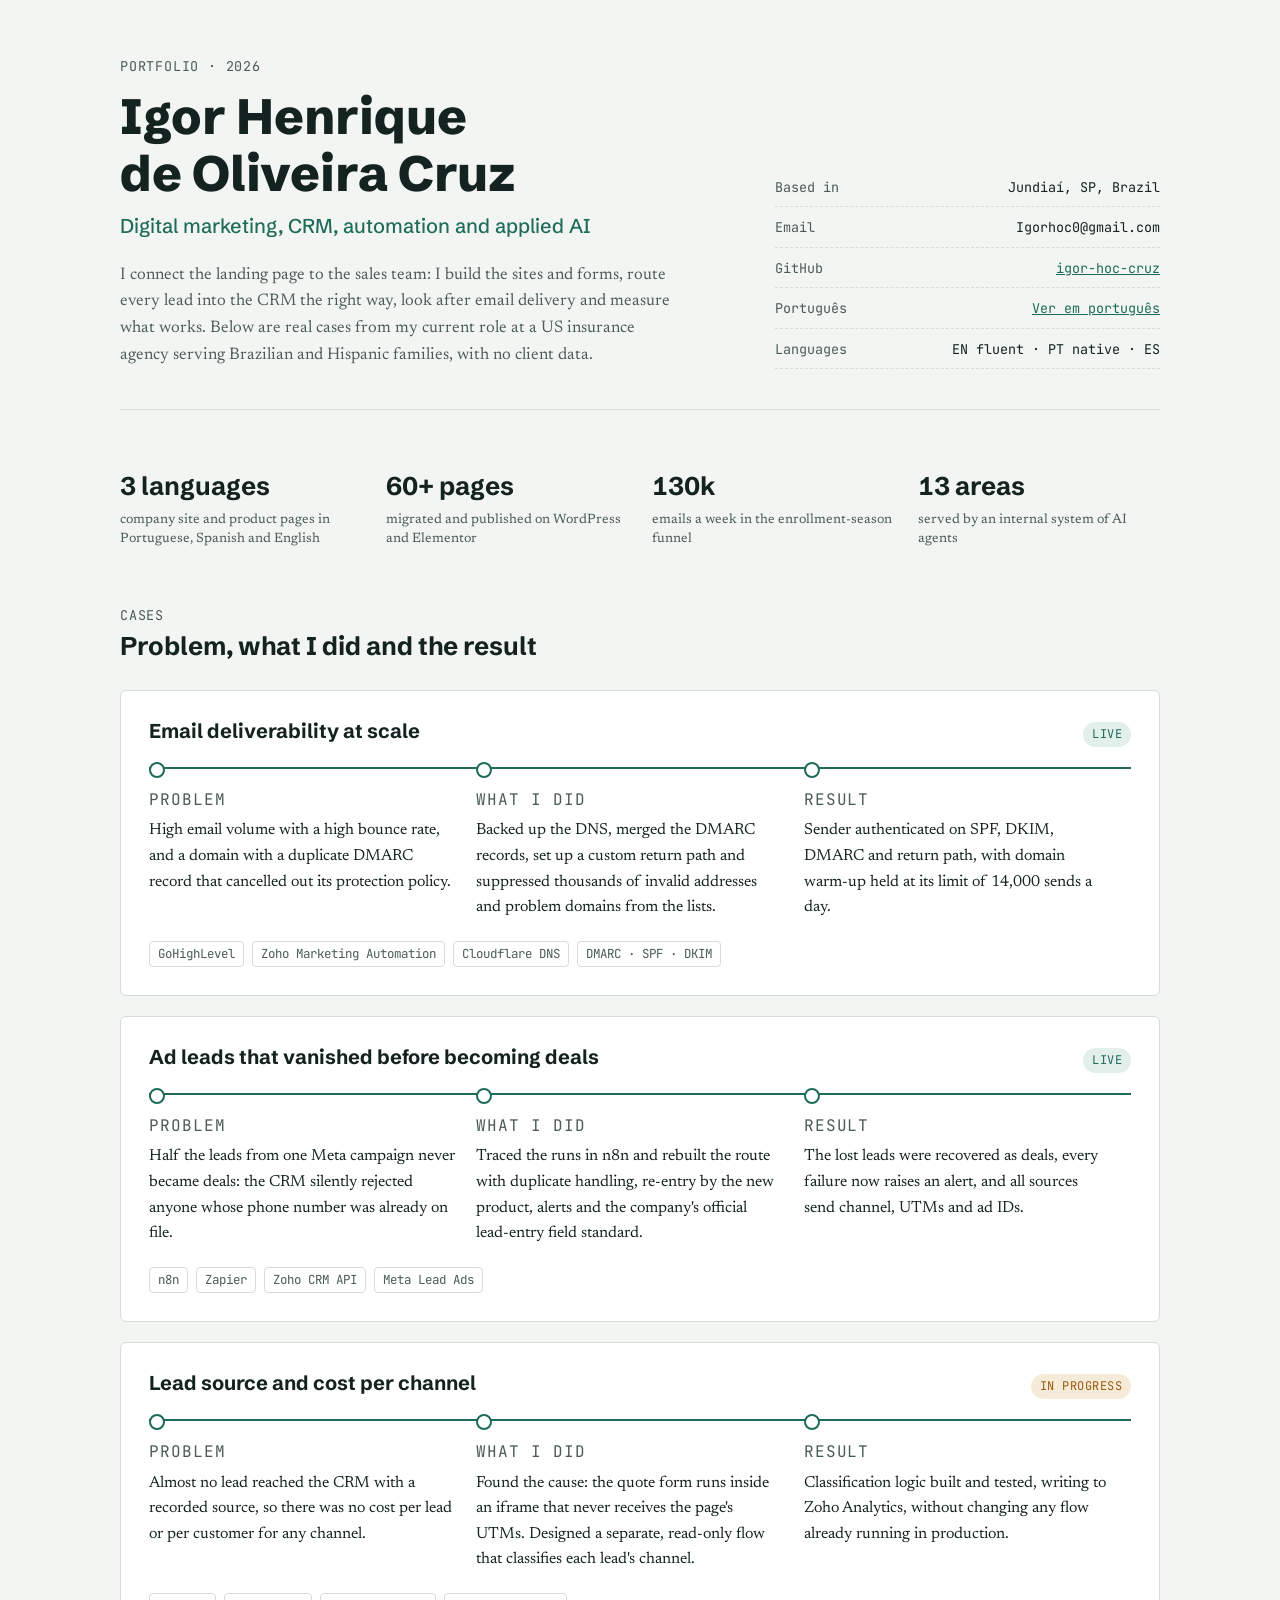
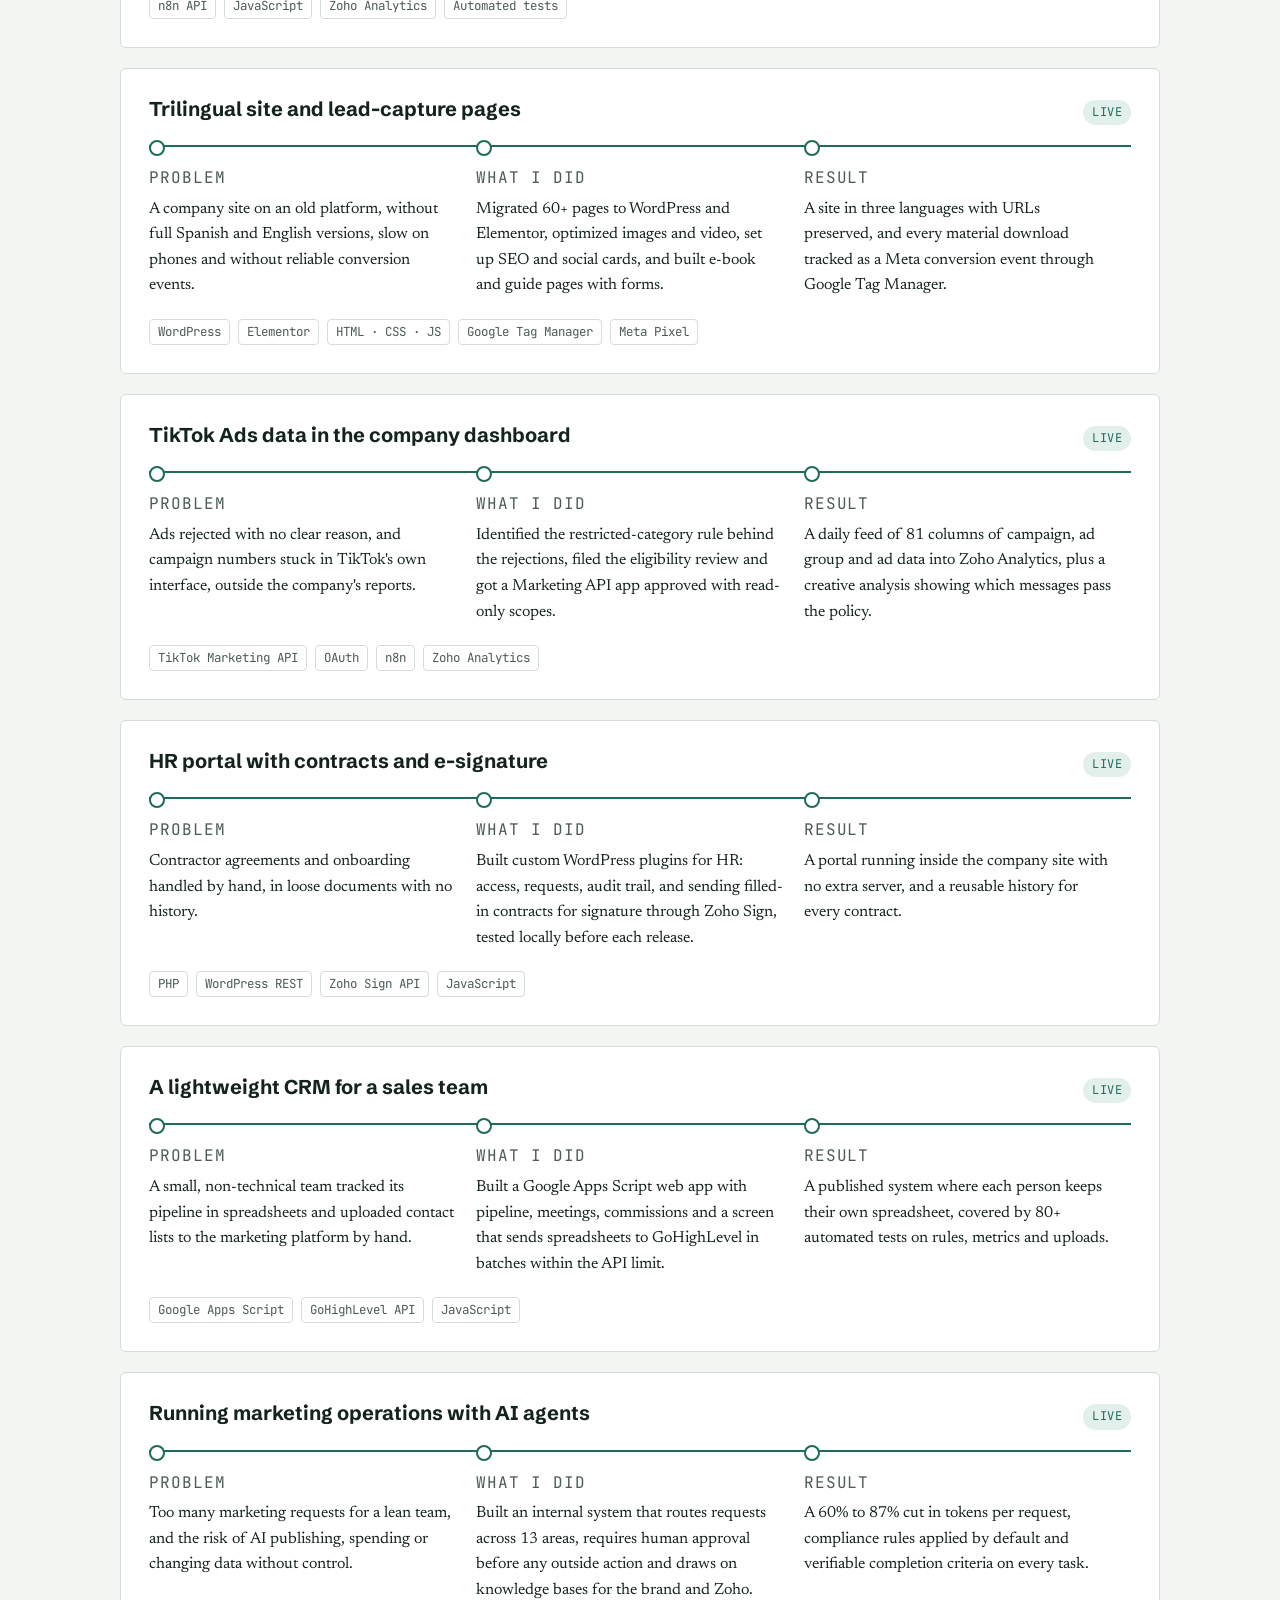
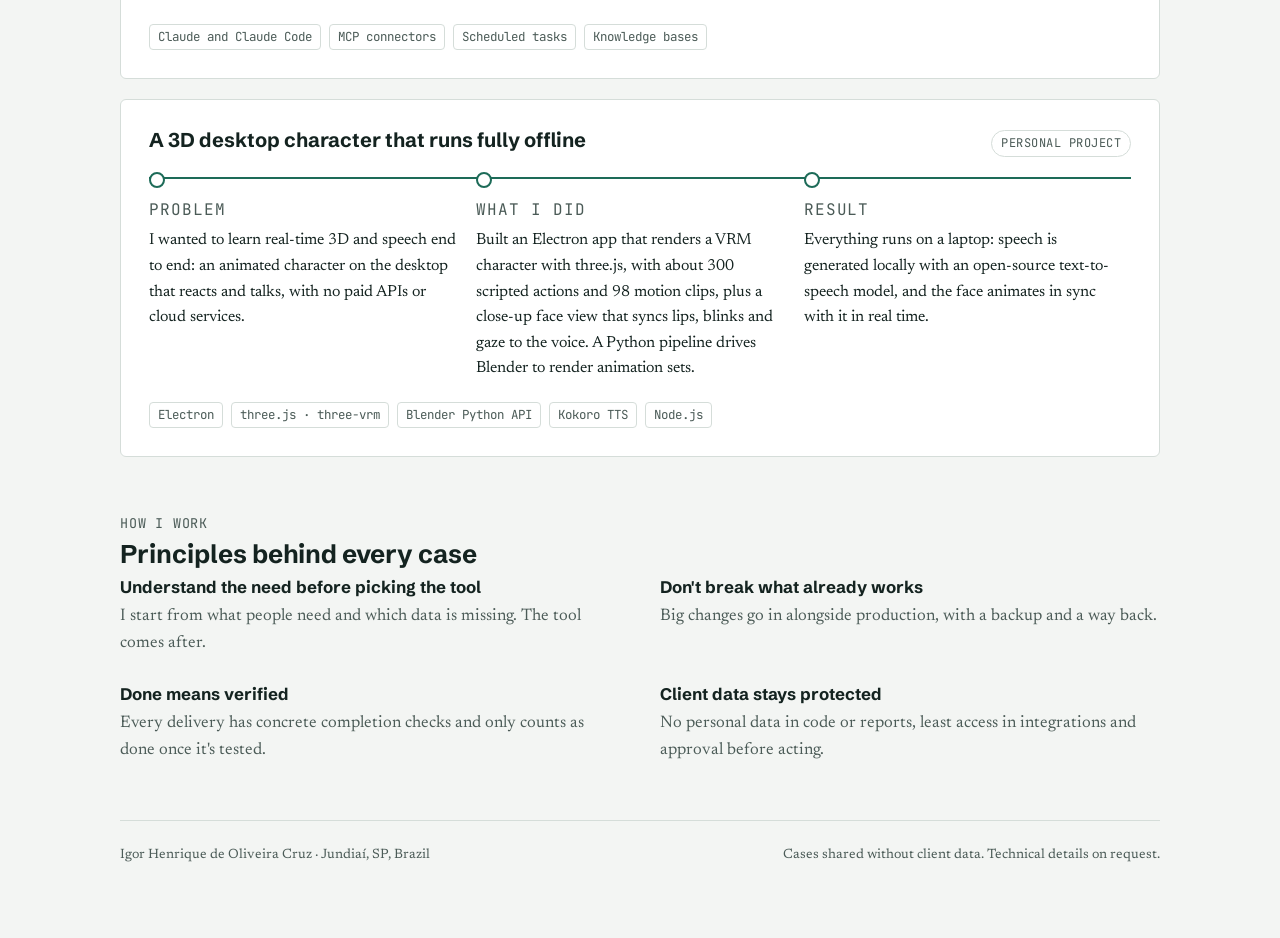
==== index.html @ 6899ded6 "Portfolio Co-Authored-By: Claude Opus 5.5 <noreply@anthropic.com>" ====
<!doctype html>
<html lang="en">
<head>
<meta charset="utf-8">
<meta name="viewport" content="width=device-width, initial-scale=1, viewport-fit=cover">
<title>Igor Cruz · Portfolio</title>
<meta name="description" content="Portfolio of Igor Henrique de Oliveira Cruz: CRM, automation, websites and applied AI for marketing.">
<link rel="canonical" href="https://igor-hoc-cruz.github.io/">
<link rel="alternate" hreflang="en" href="https://igor-hoc-cruz.github.io/">
<link rel="alternate" hreflang="pt-BR" href="https://igor-hoc-cruz.github.io/pt/">
<meta property="og:type" content="website">
<meta property="og:title" content="Igor Cruz · Portfolio">
<meta property="og:description" content="Portfolio of Igor Henrique de Oliveira Cruz: CRM, automation, websites and applied AI for marketing.">
<meta property="og:url" content="https://igor-hoc-cruz.github.io/">
<link rel="preconnect" href="https://fonts.googleapis.com">
<link rel="preconnect" href="https://fonts.gstatic.com" crossorigin>
<link rel="stylesheet" href="https://fonts.googleapis.com/css2?family=Schibsted+Grotesk:wght@500;700;800&family=Newsreader:opsz,wght@6..72,400;6..72,500&family=JetBrains+Mono:wght@400;500&display=swap">

<style>
  /*
    Portfólio — Igor Henrique de Oliveira Cruz.
    Conceito: cada caso é lido como um fluxo de automação (problema → o que fiz → resultado),
    numa página editorial sóbria, com tipografia de interface e texto em serifa para leitura.
  */
  :root {
    --paper: #f3f5f3;
    --surface: #ffffff;
    --ink: #142320;
    --ink-soft: #4b5b57;
    --rule: #d5ddd9;
    --accent: #1d6b58;
    --accent-soft: #e2efea;
    --progress: #9a5b0c;
    --progress-soft: #f6ead8;

    --font-display: "Schibsted Grotesk", "Segoe UI", system-ui, sans-serif;
    --font-body: "Newsreader", Georgia, "Times New Roman", serif;
    --font-mono: "JetBrains Mono", Consolas, "Courier New", monospace;

    --step--1: 0.84rem;
    --step-0: 1.05rem;
    --step-1: 1.25rem;
    --step-2: 1.6rem;
    --step-3: clamp(2rem, 1.4rem + 2.6vw, 3.1rem);
  }

  @media (prefers-color-scheme: dark) {
    :root:not([data-theme="light"]) {
      --paper: #0f1716;
      --surface: #16201e;
      --ink: #e4ece9;
      --ink-soft: #a3b3ae;
      --rule: #2a3734;
      --accent: #5cc3a5;
      --accent-soft: #1b3330;
      --progress: #e3a75a;
      --progress-soft: #33281a;
      color-scheme: dark;
    }
  }

  :root[data-theme="dark"] {
    --paper: #0f1716;
    --surface: #16201e;
    --ink: #e4ece9;
    --ink-soft: #a3b3ae;
    --rule: #2a3734;
    --accent: #5cc3a5;
    --accent-soft: #1b3330;
    --progress: #e3a75a;
    --progress-soft: #33281a;
    color-scheme: dark;
  }

  /* ===== Base ===== */

  body {
    background: var(--paper);
    color: var(--ink);
    font-family: var(--font-body);
    font-size: var(--step-0);
    line-height: 1.6;
  }

  .page {
    max-width: 1040px;
    margin: 0 auto;
    padding-left: max(16px, env(safe-area-inset-left, 0px));
    padding-right: max(16px, env(safe-area-inset-right, 0px));
    padding-block: 48px 64px;
    display: grid;
    gap: 56px;
  }

  h1, h2, h3 {
    font-family: var(--font-display);
    text-wrap: balance;
    margin: 0;
    line-height: 1.15;
  }

  p {
    margin: 0;
  }

  a {
    color: var(--accent);
  }

  a:focus-visible,
  button:focus-visible {
    outline: 2px solid var(--accent);
    outline-offset: 3px;
  }

  .eyebrow {
    font-family: var(--font-mono);
    font-size: var(--step--1);
    letter-spacing: 0.06em;
    text-transform: uppercase;
    color: var(--ink-soft);
  }

  /* ===== Cabeçalho ===== */

  .intro {
    display: grid;
    grid-template-columns: minmax(0, 1.6fr) minmax(0, 1fr);
    gap: 40px;
    align-items: end;
    border-bottom: 1px solid var(--rule);
    padding-bottom: 40px;
  }

  .intro h1 {
    font-size: var(--step-3);
    font-weight: 800;
    margin-top: 10px;
  }

  .intro .role {
    font-family: var(--font-display);
    font-weight: 500;
    font-size: var(--step-1);
    color: var(--accent);
    margin-top: 8px;
  }

  .intro .thesis {
    margin-top: 20px;
    max-width: 62ch;
    color: var(--ink-soft);
  }

  .contact {
    display: grid;
    gap: 10px;
    font-family: var(--font-mono);
    font-size: var(--step--1);
  }

  .contact-row {
    display: flex;
    justify-content: space-between;
    gap: 12px;
    border-bottom: 1px dashed var(--rule);
    padding-bottom: 8px;
  }

  .contact-row span:first-child {
    color: var(--ink-soft);
  }

  .contact-row span:last-child {
    user-select: all;
    text-align: right;
    min-width: 0;
    overflow-wrap: anywhere;
  }

  /* ===== Faixa de escala ===== */

  .scale {
    display: grid;
    grid-template-columns: repeat(4, minmax(0, 1fr));
    gap: 24px;
  }

  .scale div {
    display: grid;
    gap: 4px;
  }

  .scale strong {
    font-family: var(--font-display);
    font-size: var(--step-2);
    font-weight: 700;
    font-variant-numeric: tabular-nums;
  }

  .scale span {
    color: var(--ink-soft);
    font-size: var(--step--1);
    line-height: 1.4;
  }

  /* ===== Casos ===== */

  .cases {
    display: grid;
    gap: 20px;
  }

  .section-head {
    display: grid;
    gap: 6px;
    margin-bottom: 8px;
  }

  .section-head h2 {
    font-size: var(--step-2);
    font-weight: 700;
  }

  .case {
    background: var(--surface);
    border: 1px solid var(--rule);
    border-radius: 6px;
    padding: 28px;
    display: grid;
    gap: 20px;
  }

  .case-head {
    display: flex;
    flex-wrap: wrap;
    align-items: baseline;
    justify-content: space-between;
    gap: 8px 16px;
  }

  .case-head h3 {
    font-size: var(--step-1);
    font-weight: 700;
    min-width: 0;
  }

  .status {
    font-family: var(--font-mono);
    font-size: 0.75rem;
    letter-spacing: 0.04em;
    text-transform: uppercase;
    padding: 3px 9px;
    border-radius: 999px;
    background: var(--accent-soft);
    color: var(--accent);
    white-space: nowrap;
  }

  .status.in-progress {
    background: var(--progress-soft);
    color: var(--progress);
  }

  /* O trilho imita a ligação entre nós de um fluxo: três etapas lidas da esquerda para a direita. */
  .flow {
    display: grid;
    grid-template-columns: repeat(3, minmax(0, 1fr));
    gap: 0;
    border-top: 2px solid var(--accent);
  }

  .flow > div {
    position: relative;
    padding: 18px 20px 0 0;
    display: grid;
    align-content: start;
    gap: 6px;
    min-width: 0;
  }

  .flow > div::before {
    content: "";
    position: absolute;
    top: -7px;
    left: 0;
    width: 12px;
    height: 12px;
    border-radius: 50%;
    background: var(--surface);
    border: 2px solid var(--accent);
  }

  .flow .eyebrow {
    padding-left: 0;
  }

  .flow p {
    font-size: 1rem;
  }

  .tools {
    display: flex;
    flex-wrap: wrap;
    gap: 8px;
  }

  .tools li {
    list-style: none;
    font-family: var(--font-mono);
    font-size: 0.78rem;
    color: var(--ink-soft);
    border: 1px solid var(--rule);
    border-radius: 4px;
    padding: 2px 8px;
  }

  .tools {
    margin: 0;
    padding: 0;
  }

  /* ===== Como trabalho ===== */

  .principles {
    display: grid;
    grid-template-columns: repeat(2, minmax(0, 1fr));
    gap: 28px 40px;
  }

  .principles h3 {
    font-size: var(--step-0);
    font-weight: 700;
    margin-bottom: 6px;
  }

  .principles p {
    color: var(--ink-soft);
  }

  /* ===== Rodapé ===== */

  footer {
    border-top: 1px solid var(--rule);
    padding-top: 24px;
    display: flex;
    flex-wrap: wrap;
    justify-content: space-between;
    gap: 12px;
    color: var(--ink-soft);
    font-size: var(--step--1);
  }

  /* ===== Telas estreitas ===== */

  @media (max-width: 760px) {
    .page {
      padding-block: 32px 48px;
      gap: 40px;
    }

    .intro {
      grid-template-columns: minmax(0, 1fr);
      gap: 28px;
    }

    .scale {
      grid-template-columns: repeat(2, minmax(0, 1fr));
    }

    .case {
      padding: 20px;
    }

    /* No celular o trilho fica vertical, com a linha à esquerda. */
    .flow {
      grid-template-columns: minmax(0, 1fr);
      border-top: 0;
      border-left: 2px solid var(--accent);
      gap: 18px;
      margin-left: 6px;
    }

    .flow > div {
      padding: 0 0 0 20px;
    }

    .flow > div::before {
      top: 4px;
      left: -7px;
    }

    .principles {
      grid-template-columns: minmax(0, 1fr);
    }
  }

  .status.personal {
    background: transparent;
    color: var(--ink-soft);
    border: 1px solid var(--rule);
  }

  .contact-row a {
    color: var(--accent);
  }
</style>
</head>
<body>
<main class="page">

  <!-- ===== Introduction ===== -->
  <header class="intro">
    <div>
      <p class="eyebrow">Portfolio · 2026</p>
      <h1>Igor Henrique de Oliveira Cruz</h1>
      <p class="role">Digital marketing, CRM, automation and applied AI</p>
      <p class="thesis">
        I connect the landing page to the sales team: I build the sites and forms,
        route every lead into the CRM the right way, look after email delivery and
        measure what works. Below are real cases from my current role at a US
        insurance agency serving Brazilian and Hispanic families, with no client data.
      </p>
    </div>

    <div class="contact" aria-label="Contact">
      <div class="contact-row"><span>Based in</span><span>Jundiaí, SP, Brazil</span></div>
      <div class="contact-row"><span>Email</span><span>Igorhoc0@gmail.com</span></div>
      <div class="contact-row"><span>GitHub</span><span><a href="https://github.com/igor-hoc-cruz">igor-hoc-cruz</a></span></div>
      <div class="contact-row"><span>Português</span><span><a href="pt/" hreflang="pt-BR" lang="pt-BR">Ver em português</a></span></div>
      <div class="contact-row"><span>Languages</span><span>EN fluent · PT native · ES</span></div>
    </div>
  </header>

  <!-- ===== Scale of the work ===== -->
  <section class="scale" aria-label="Scale of the work">
    <div><strong>3 languages</strong><span>company site and product pages in Portuguese, Spanish and English</span></div>
    <div><strong>60+ pages</strong><span>migrated and published on WordPress and Elementor</span></div>
    <div><strong>130k</strong><span>emails a week in the enrollment-season funnel</span></div>
    <div><strong>13 areas</strong><span>served by an internal system of AI agents</span></div>
  </section>

  <!-- ===== Cases ===== -->
  <section class="cases" aria-labelledby="cases-title">
    <div class="section-head">
      <p class="eyebrow">Cases</p>
      <h2 id="cases-title">Problem, what I did and the result</h2>
    </div>

    <article class="case">
      <div class="case-head">
        <h3>Email deliverability at scale</h3>
        <span class="status">Live</span>
      </div>
      <div class="flow">
        <div>
          <p class="eyebrow">Problem</p>
          <p>High email volume with a high bounce rate, and a domain with a duplicate DMARC record that cancelled out its protection policy.</p>
        </div>
        <div>
          <p class="eyebrow">What I did</p>
          <p>Backed up the DNS, merged the DMARC records, set up a custom return path and suppressed thousands of invalid addresses and problem domains from the lists.</p>
        </div>
        <div>
          <p class="eyebrow">Result</p>
          <p>Sender authenticated on SPF, DKIM, DMARC and return path, with domain warm-up held at its limit of 14,000 sends a day.</p>
        </div>
      </div>
      <ul class="tools">
        <li>GoHighLevel</li><li>Zoho Marketing Automation</li><li>Cloudflare DNS</li><li>DMARC · SPF · DKIM</li>
      </ul>
    </article>

    <article class="case">
      <div class="case-head">
        <h3>Ad leads that vanished before becoming deals</h3>
        <span class="status">Live</span>
      </div>
      <div class="flow">
        <div>
          <p class="eyebrow">Problem</p>
          <p>Half the leads from one Meta campaign never became deals: the CRM silently rejected anyone whose phone number was already on file.</p>
        </div>
        <div>
          <p class="eyebrow">What I did</p>
          <p>Traced the runs in n8n and rebuilt the route with duplicate handling, re-entry by the new product, alerts and the company's official lead-entry field standard.</p>
        </div>
        <div>
          <p class="eyebrow">Result</p>
          <p>The lost leads were recovered as deals, every failure now raises an alert, and all sources send channel, UTMs and ad IDs.</p>
        </div>
      </div>
      <ul class="tools">
        <li>n8n</li><li>Zapier</li><li>Zoho CRM API</li><li>Meta Lead Ads</li>
      </ul>
    </article>

    <article class="case">
      <div class="case-head">
        <h3>Lead source and cost per channel</h3>
        <span class="status in-progress">In progress</span>
      </div>
      <div class="flow">
        <div>
          <p class="eyebrow">Problem</p>
          <p>Almost no lead reached the CRM with a recorded source, so there was no cost per lead or per customer for any channel.</p>
        </div>
        <div>
          <p class="eyebrow">What I did</p>
          <p>Found the cause: the quote form runs inside an iframe that never receives the page's UTMs. Designed a separate, read-only flow that classifies each lead's channel.</p>
        </div>
        <div>
          <p class="eyebrow">Result</p>
          <p>Classification logic built and tested, writing to Zoho Analytics, without changing any flow already running in production.</p>
        </div>
      </div>
      <ul class="tools">
        <li>n8n API</li><li>JavaScript</li><li>Zoho Analytics</li><li>Automated tests</li>
      </ul>
    </article>

    <article class="case">
      <div class="case-head">
        <h3>Trilingual site and lead-capture pages</h3>
        <span class="status">Live</span>
      </div>
      <div class="flow">
        <div>
          <p class="eyebrow">Problem</p>
          <p>A company site on an old platform, without full Spanish and English versions, slow on phones and without reliable conversion events.</p>
        </div>
        <div>
          <p class="eyebrow">What I did</p>
          <p>Migrated 60+ pages to WordPress and Elementor, optimized images and video, set up SEO and social cards, and built e-book and guide pages with forms.</p>
        </div>
        <div>
          <p class="eyebrow">Result</p>
          <p>A site in three languages with URLs preserved, and every material download tracked as a Meta conversion event through Google Tag Manager.</p>
        </div>
      </div>
      <ul class="tools">
        <li>WordPress</li><li>Elementor</li><li>HTML · CSS · JS</li><li>Google Tag Manager</li><li>Meta Pixel</li>
      </ul>
    </article>

    <article class="case">
      <div class="case-head">
        <h3>TikTok Ads data in the company dashboard</h3>
        <span class="status">Live</span>
      </div>
      <div class="flow">
        <div>
          <p class="eyebrow">Problem</p>
          <p>Ads rejected with no clear reason, and campaign numbers stuck in TikTok's own interface, outside the company's reports.</p>
        </div>
        <div>
          <p class="eyebrow">What I did</p>
          <p>Identified the restricted-category rule behind the rejections, filed the eligibility review and got a Marketing API app approved with read-only scopes.</p>
        </div>
        <div>
          <p class="eyebrow">Result</p>
          <p>A daily feed of 81 columns of campaign, ad group and ad data into Zoho Analytics, plus a creative analysis showing which messages pass the policy.</p>
        </div>
      </div>
      <ul class="tools">
        <li>TikTok Marketing API</li><li>OAuth</li><li>n8n</li><li>Zoho Analytics</li>
      </ul>
    </article>

    <article class="case">
      <div class="case-head">
        <h3>HR portal with contracts and e-signature</h3>
        <span class="status">Live</span>
      </div>
      <div class="flow">
        <div>
          <p class="eyebrow">Problem</p>
          <p>Contractor agreements and onboarding handled by hand, in loose documents with no history.</p>
        </div>
        <div>
          <p class="eyebrow">What I did</p>
          <p>Built custom WordPress plugins for HR: access, requests, audit trail, and sending filled-in contracts for signature through Zoho Sign, tested locally before each release.</p>
        </div>
        <div>
          <p class="eyebrow">Result</p>
          <p>A portal running inside the company site with no extra server, and a reusable history for every contract.</p>
        </div>
      </div>
      <ul class="tools">
        <li>PHP</li><li>WordPress REST</li><li>Zoho Sign API</li><li>JavaScript</li>
      </ul>
    </article>

    <article class="case">
      <div class="case-head">
        <h3>A lightweight CRM for a sales team</h3>
        <span class="status">Live</span>
      </div>
      <div class="flow">
        <div>
          <p class="eyebrow">Problem</p>
          <p>A small, non-technical team tracked its pipeline in spreadsheets and uploaded contact lists to the marketing platform by hand.</p>
        </div>
        <div>
          <p class="eyebrow">What I did</p>
          <p>Built a Google Apps Script web app with pipeline, meetings, commissions and a screen that sends spreadsheets to GoHighLevel in batches within the API limit.</p>
        </div>
        <div>
          <p class="eyebrow">Result</p>
          <p>A published system where each person keeps their own spreadsheet, covered by 80+ automated tests on rules, metrics and uploads.</p>
        </div>
      </div>
      <ul class="tools">
        <li>Google Apps Script</li><li>GoHighLevel API</li><li>JavaScript</li>
      </ul>
    </article>

    <article class="case">
      <div class="case-head">
        <h3>Running marketing operations with AI agents</h3>
        <span class="status">Live</span>
      </div>
      <div class="flow">
        <div>
          <p class="eyebrow">Problem</p>
          <p>Too many marketing requests for a lean team, and the risk of AI publishing, spending or changing data without control.</p>
        </div>
        <div>
          <p class="eyebrow">What I did</p>
          <p>Built an internal system that routes requests across 13 areas, requires human approval before any outside action and draws on knowledge bases for the brand and Zoho.</p>
        </div>
        <div>
          <p class="eyebrow">Result</p>
          <p>A 60% to 87% cut in tokens per request, compliance rules applied by default and verifiable completion criteria on every task.</p>
        </div>
      </div>
      <ul class="tools">
        <li>Claude and Claude Code</li><li>MCP connectors</li><li>Scheduled tasks</li><li>Knowledge bases</li>
      </ul>
    </article>

    <article class="case">
      <div class="case-head">
        <h3>A 3D desktop character that runs fully offline</h3>
        <span class="status personal">Personal project</span>
      </div>
      <div class="flow">
        <div>
          <p class="eyebrow">Problem</p>
          <p>I wanted to learn real-time 3D and speech end to end: an animated character on the desktop that reacts and talks, with no paid APIs or cloud services.</p>
        </div>
        <div>
          <p class="eyebrow">What I did</p>
          <p>Built an Electron app that renders a VRM character with three.js, with about 300 scripted actions and 98 motion clips, plus a close-up face view that syncs lips, blinks and gaze to the voice. A Python pipeline drives Blender to render animation sets.</p>
        </div>
        <div>
          <p class="eyebrow">Result</p>
          <p>Everything runs on a laptop: speech is generated locally with an open-source text-to-speech model, and the face animates in sync with it in real time.</p>
        </div>
      </div>
      <ul class="tools">
        <li>Electron</li><li>three.js · three-vrm</li><li>Blender Python API</li><li>Kokoro TTS</li><li>Node.js</li>
      </ul>
    </article>
  </section>

  <!-- ===== How I work ===== -->
  <section aria-labelledby="how-title">
    <div class="section-head">
      <p class="eyebrow">How I work</p>
      <h2 id="how-title">Principles behind every case</h2>
    </div>
    <div class="principles">
      <div>
        <h3>Understand the need before picking the tool</h3>
        <p>I start from what people need and which data is missing. The tool comes after.</p>
      </div>
      <div>
        <h3>Don't break what already works</h3>
        <p>Big changes go in alongside production, with a backup and a way back.</p>
      </div>
      <div>
        <h3>Done means verified</h3>
        <p>Every delivery has concrete completion checks and only counts as done once it's tested.</p>
      </div>
      <div>
        <h3>Client data stays protected</h3>
        <p>No personal data in code or reports, least access in integrations and approval before acting.</p>
      </div>
    </div>
  </section>

  <footer>
    <span>Igor Henrique de Oliveira Cruz · Jundiaí, SP, Brazil</span>
    <span>Cases shared without client data. Technical details on request.</span>
  </footer>

</main>
</body>
</html>
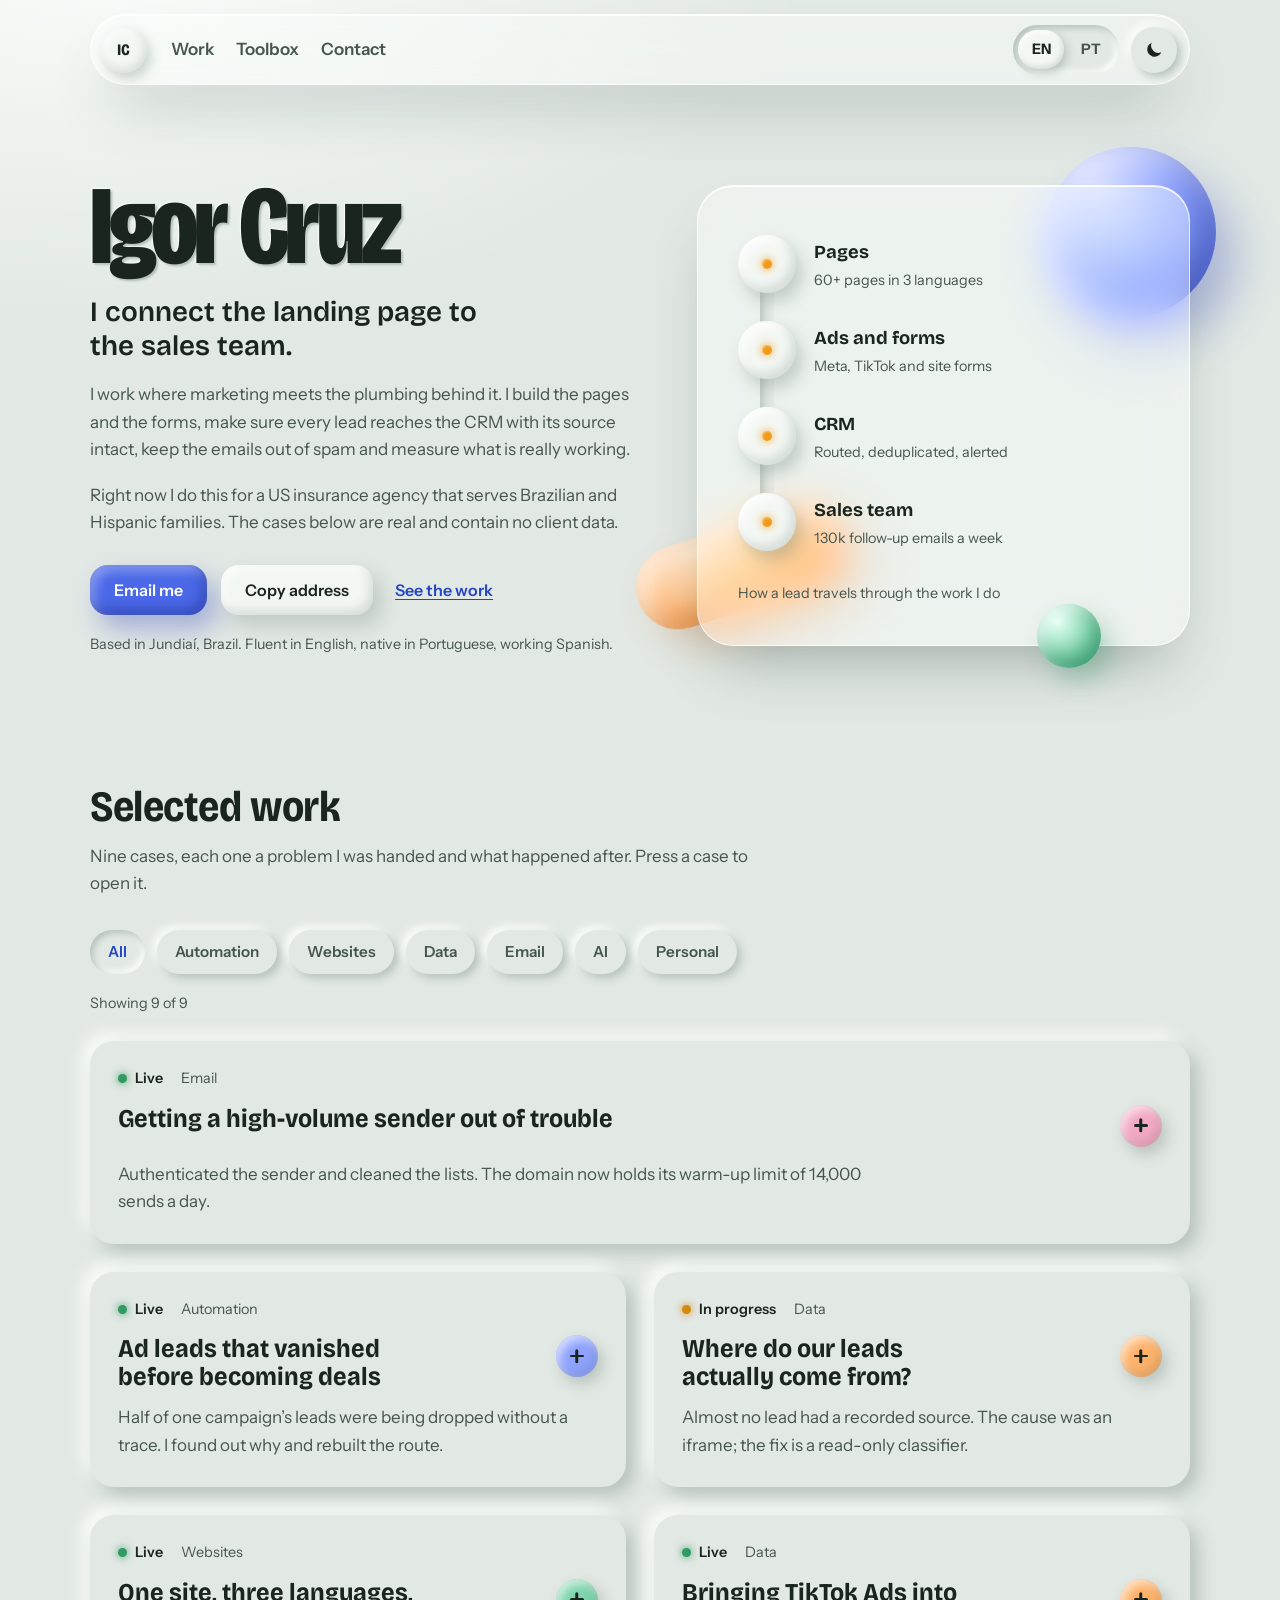
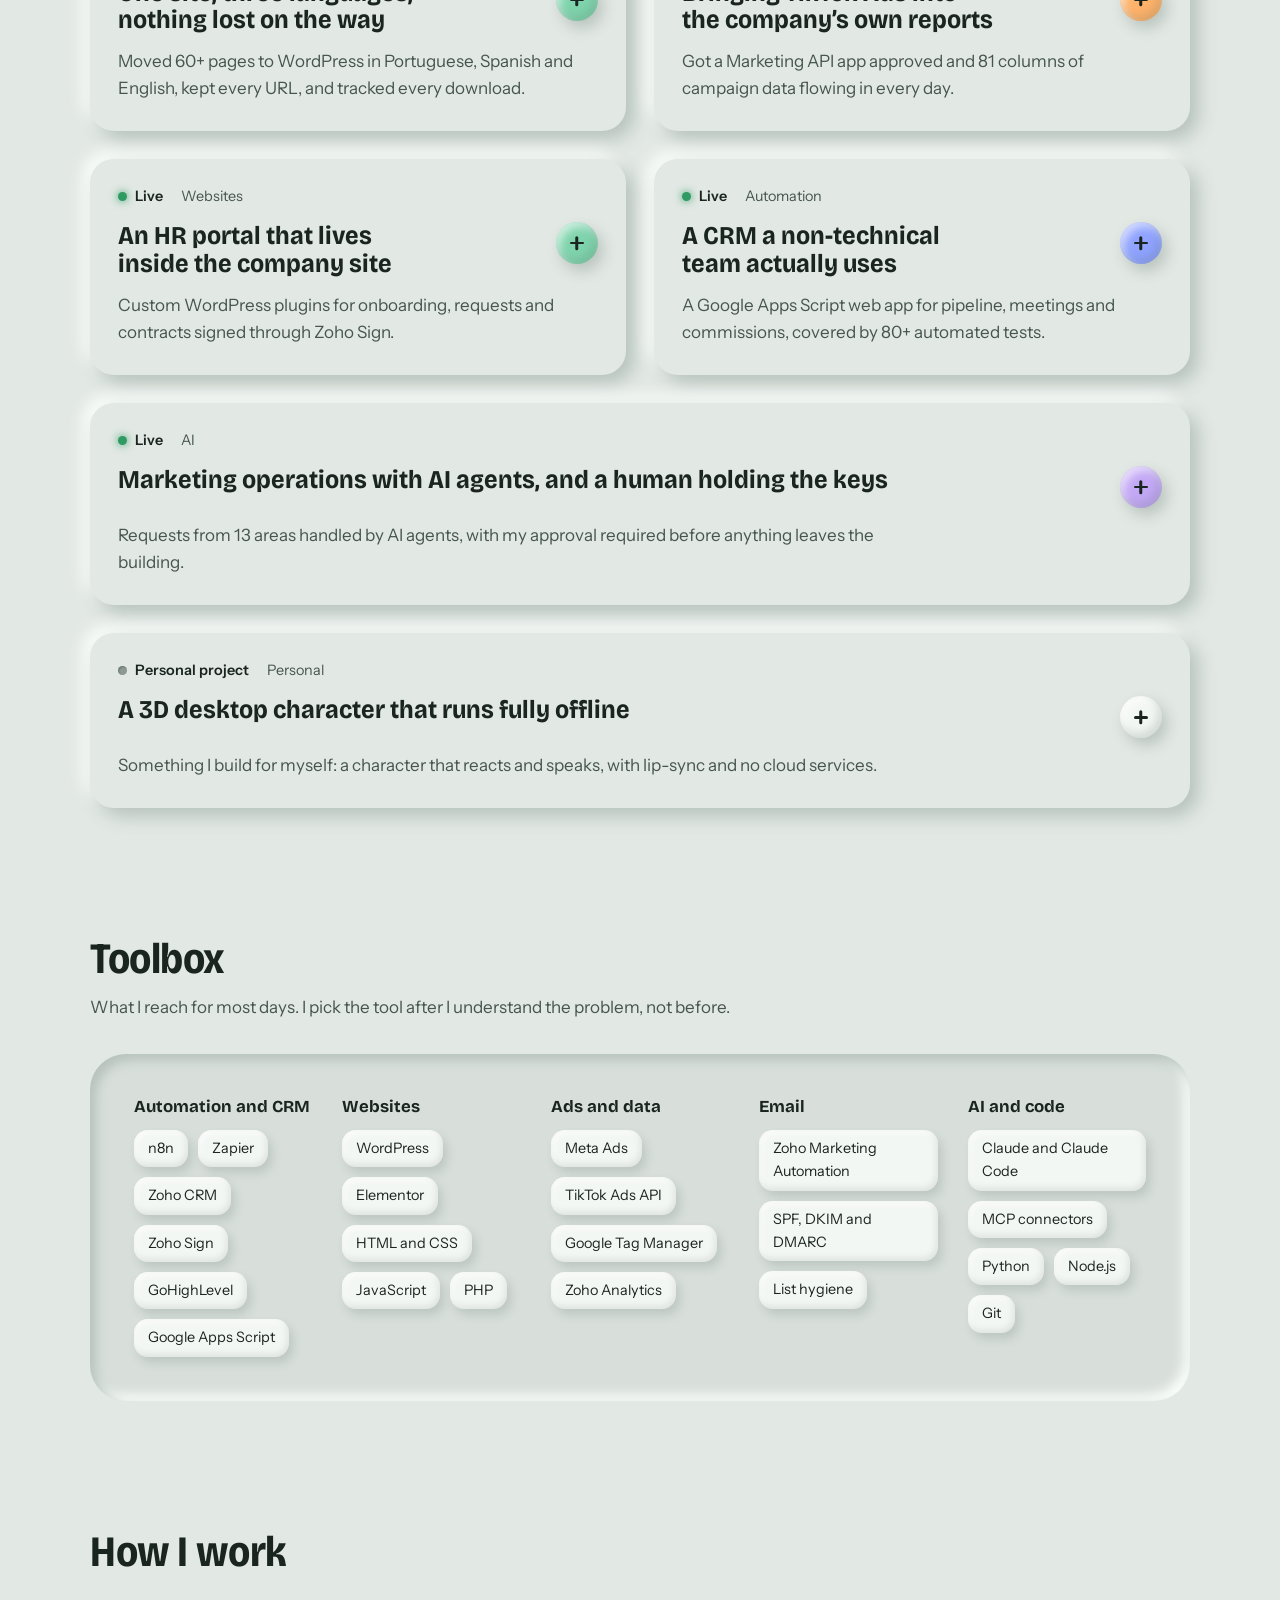
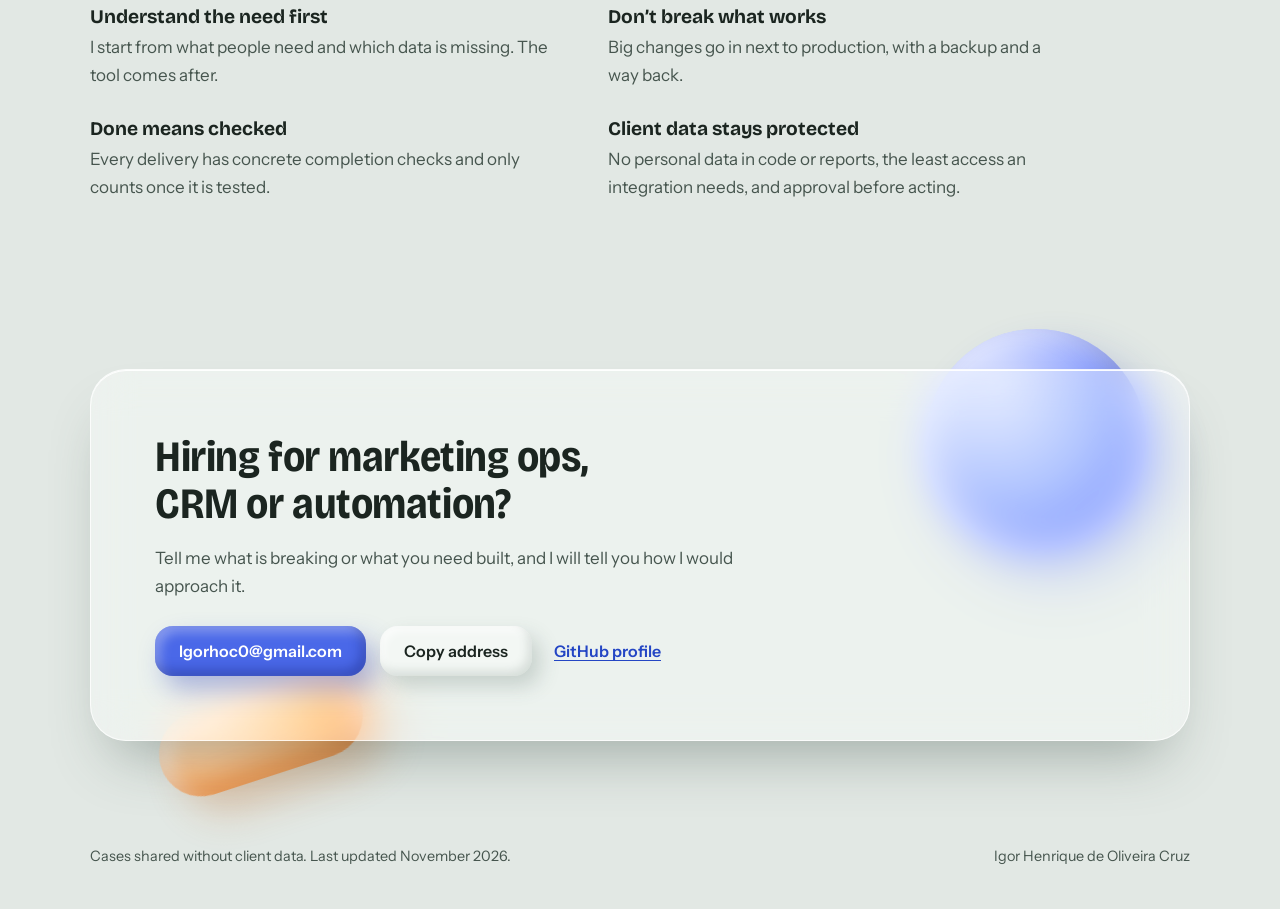
==== commit 9e402e80: "Redesign: neumorphism, clay, glass and spatial depth in EN and PT Co-Authored-By: Claude Opus 5.5 <n" ====
--- a/index.html
+++ b/index.html
@@ -3,698 +3,356 @@
 <head>
 <meta charset="utf-8">
 <meta name="viewport" content="width=device-width, initial-scale=1, viewport-fit=cover">
-<title>Igor Cruz · Portfolio</title>
-<meta name="description" content="Portfolio of Igor Henrique de Oliveira Cruz: CRM, automation, websites and applied AI for marketing.">
+<title>Igor Cruz, marketing operations and automation</title>
+<meta name="description" content="Portfolio of Igor Henrique de Oliveira Cruz: CRM, automation, websites and applied AI for marketing teams.">
 <link rel="canonical" href="https://igor-hoc-cruz.github.io/">
 <link rel="alternate" hreflang="en" href="https://igor-hoc-cruz.github.io/">
 <link rel="alternate" hreflang="pt-BR" href="https://igor-hoc-cruz.github.io/pt/">
-<meta property="og:type" content="website">
-<meta property="og:title" content="Igor Cruz · Portfolio">
-<meta property="og:description" content="Portfolio of Igor Henrique de Oliveira Cruz: CRM, automation, websites and applied AI for marketing.">
+<link rel="alternate" hreflang="x-default" href="https://igor-hoc-cruz.github.io/">
+<meta property="og:type" content="profile">
+<meta property="og:title" content="Igor Cruz, marketing operations and automation">
+<meta property="og:description" content="Portfolio of Igor Henrique de Oliveira Cruz: CRM, automation, websites and applied AI for marketing teams.">
 <meta property="og:url" content="https://igor-hoc-cruz.github.io/">
+<meta property="og:locale" content="en_US">
+<meta name="theme-color" content="#e2e8e4" media="(prefers-color-scheme: light)">
+<meta name="theme-color" content="#262c29" media="(prefers-color-scheme: dark)">
+<link rel="icon" href="assets/favicon.svg" type="image/svg+xml">
 <link rel="preconnect" href="https://fonts.googleapis.com">
 <link rel="preconnect" href="https://fonts.gstatic.com" crossorigin>
-<link rel="stylesheet" href="https://fonts.googleapis.com/css2?family=Schibsted+Grotesk:wght@500;700;800&family=Newsreader:opsz,wght@6..72,400;6..72,500&family=JetBrains+Mono:wght@400;500&display=swap">
-
-<style>
-  /*
-    Portfólio — Igor Henrique de Oliveira Cruz.
-    Conceito: cada caso é lido como um fluxo de automação (problema → o que fiz → resultado),
-    numa página editorial sóbria, com tipografia de interface e texto em serifa para leitura.
-  */
-  :root {
-    --paper: #f3f5f3;
-    --surface: #ffffff;
-    --ink: #142320;
-    --ink-soft: #4b5b57;
-    --rule: #d5ddd9;
-    --accent: #1d6b58;
-    --accent-soft: #e2efea;
-    --progress: #9a5b0c;
-    --progress-soft: #f6ead8;
-
-    --font-display: "Schibsted Grotesk", "Segoe UI", system-ui, sans-serif;
-    --font-body: "Newsreader", Georgia, "Times New Roman", serif;
-    --font-mono: "JetBrains Mono", Consolas, "Courier New", monospace;
-
-    --step--1: 0.84rem;
-    --step-0: 1.05rem;
-    --step-1: 1.25rem;
-    --step-2: 1.6rem;
-    --step-3: clamp(2rem, 1.4rem + 2.6vw, 3.1rem);
-  }
-
-  @media (prefers-color-scheme: dark) {
-    :root:not([data-theme="light"]) {
-      --paper: #0f1716;
-      --surface: #16201e;
-      --ink: #e4ece9;
-      --ink-soft: #a3b3ae;
-      --rule: #2a3734;
-      --accent: #5cc3a5;
-      --accent-soft: #1b3330;
-      --progress: #e3a75a;
-      --progress-soft: #33281a;
-      color-scheme: dark;
-    }
-  }
-
-  :root[data-theme="dark"] {
-    --paper: #0f1716;
-    --surface: #16201e;
-    --ink: #e4ece9;
-    --ink-soft: #a3b3ae;
-    --rule: #2a3734;
-    --accent: #5cc3a5;
-    --accent-soft: #1b3330;
-    --progress: #e3a75a;
-    --progress-soft: #33281a;
-    color-scheme: dark;
-  }
-
-  /* ===== Base ===== */
-
-  body {
-    background: var(--paper);
-    color: var(--ink);
-    font-family: var(--font-body);
-    font-size: var(--step-0);
-    line-height: 1.6;
-  }
-
-  .page {
-    max-width: 1040px;
-    margin: 0 auto;
-    padding-left: max(16px, env(safe-area-inset-left, 0px));
-    padding-right: max(16px, env(safe-area-inset-right, 0px));
-    padding-block: 48px 64px;
-    display: grid;
-    gap: 56px;
-  }
-
-  h1, h2, h3 {
-    font-family: var(--font-display);
-    text-wrap: balance;
-    margin: 0;
-    line-height: 1.15;
-  }
-
-  p {
-    margin: 0;
-  }
-
-  a {
-    color: var(--accent);
-  }
-
-  a:focus-visible,
-  button:focus-visible {
-    outline: 2px solid var(--accent);
-    outline-offset: 3px;
-  }
-
-  .eyebrow {
-    font-family: var(--font-mono);
-    font-size: var(--step--1);
-    letter-spacing: 0.06em;
-    text-transform: uppercase;
-    color: var(--ink-soft);
-  }
-
-  /* ===== Cabeçalho ===== */
-
-  .intro {
-    display: grid;
-    grid-template-columns: minmax(0, 1.6fr) minmax(0, 1fr);
-    gap: 40px;
-    align-items: end;
-    border-bottom: 1px solid var(--rule);
-    padding-bottom: 40px;
-  }
-
-  .intro h1 {
-    font-size: var(--step-3);
-    font-weight: 800;
-    margin-top: 10px;
-  }
-
-  .intro .role {
-    font-family: var(--font-display);
-    font-weight: 500;
-    font-size: var(--step-1);
-    color: var(--accent);
-    margin-top: 8px;
-  }
-
-  .intro .thesis {
-    margin-top: 20px;
-    max-width: 62ch;
-    color: var(--ink-soft);
-  }
-
-  .contact {
-    display: grid;
-    gap: 10px;
-    font-family: var(--font-mono);
-    font-size: var(--step--1);
-  }
-
-  .contact-row {
-    display: flex;
-    justify-content: space-between;
-    gap: 12px;
-    border-bottom: 1px dashed var(--rule);
-    padding-bottom: 8px;
-  }
-
-  .contact-row span:first-child {
-    color: var(--ink-soft);
-  }
-
-  .contact-row span:last-child {
-    user-select: all;
-    text-align: right;
-    min-width: 0;
-    overflow-wrap: anywhere;
-  }
-
-  /* ===== Faixa de escala ===== */
-
-  .scale {
-    display: grid;
-    grid-template-columns: repeat(4, minmax(0, 1fr));
-    gap: 24px;
-  }
-
-  .scale div {
-    display: grid;
-    gap: 4px;
-  }
-
-  .scale strong {
-    font-family: var(--font-display);
-    font-size: var(--step-2);
-    font-weight: 700;
-    font-variant-numeric: tabular-nums;
-  }
-
-  .scale span {
-    color: var(--ink-soft);
-    font-size: var(--step--1);
-    line-height: 1.4;
-  }
-
-  /* ===== Casos ===== */
-
-  .cases {
-    display: grid;
-    gap: 20px;
-  }
-
-  .section-head {
-    display: grid;
-    gap: 6px;
-    margin-bottom: 8px;
-  }
-
-  .section-head h2 {
-    font-size: var(--step-2);
-    font-weight: 700;
-  }
-
-  .case {
-    background: var(--surface);
-    border: 1px solid var(--rule);
-    border-radius: 6px;
-    padding: 28px;
-    display: grid;
-    gap: 20px;
-  }
-
-  .case-head {
-    display: flex;
-    flex-wrap: wrap;
-    align-items: baseline;
-    justify-content: space-between;
-    gap: 8px 16px;
-  }
-
-  .case-head h3 {
-    font-size: var(--step-1);
-    font-weight: 700;
-    min-width: 0;
-  }
-
-  .status {
-    font-family: var(--font-mono);
-    font-size: 0.75rem;
-    letter-spacing: 0.04em;
-    text-transform: uppercase;
-    padding: 3px 9px;
-    border-radius: 999px;
-    background: var(--accent-soft);
-    color: var(--accent);
-    white-space: nowrap;
-  }
-
-  .status.in-progress {
-    background: var(--progress-soft);
-    color: var(--progress);
-  }
-
-  /* O trilho imita a ligação entre nós de um fluxo: três etapas lidas da esquerda para a direita. */
-  .flow {
-    display: grid;
-    grid-template-columns: repeat(3, minmax(0, 1fr));
-    gap: 0;
-    border-top: 2px solid var(--accent);
-  }
-
-  .flow > div {
-    position: relative;
-    padding: 18px 20px 0 0;
-    display: grid;
-    align-content: start;
-    gap: 6px;
-    min-width: 0;
-  }
-
-  .flow > div::before {
-    content: "";
-    position: absolute;
-    top: -7px;
-    left: 0;
-    width: 12px;
-    height: 12px;
-    border-radius: 50%;
-    background: var(--surface);
-    border: 2px solid var(--accent);
-  }
-
-  .flow .eyebrow {
-    padding-left: 0;
-  }
-
-  .flow p {
-    font-size: 1rem;
-  }
-
-  .tools {
-    display: flex;
-    flex-wrap: wrap;
-    gap: 8px;
-  }
-
-  .tools li {
-    list-style: none;
-    font-family: var(--font-mono);
-    font-size: 0.78rem;
-    color: var(--ink-soft);
-    border: 1px solid var(--rule);
-    border-radius: 4px;
-    padding: 2px 8px;
-  }
-
-  .tools {
-    margin: 0;
-    padding: 0;
-  }
-
-  /* ===== Como trabalho ===== */
-
-  .principles {
-    display: grid;
-    grid-template-columns: repeat(2, minmax(0, 1fr));
-    gap: 28px 40px;
-  }
-
-  .principles h3 {
-    font-size: var(--step-0);
-    font-weight: 700;
-    margin-bottom: 6px;
-  }
-
-  .principles p {
-    color: var(--ink-soft);
-  }
-
-  /* ===== Rodapé ===== */
-
-  footer {
-    border-top: 1px solid var(--rule);
-    padding-top: 24px;
-    display: flex;
-    flex-wrap: wrap;
-    justify-content: space-between;
-    gap: 12px;
-    color: var(--ink-soft);
-    font-size: var(--step--1);
-  }
-
-  /* ===== Telas estreitas ===== */
-
-  @media (max-width: 760px) {
-    .page {
-      padding-block: 32px 48px;
-      gap: 40px;
-    }
-
-    .intro {
-      grid-template-columns: minmax(0, 1fr);
-      gap: 28px;
-    }
-
-    .scale {
-      grid-template-columns: repeat(2, minmax(0, 1fr));
-    }
-
-    .case {
-      padding: 20px;
-    }
-
-    /* No celular o trilho fica vertical, com a linha à esquerda. */
-    .flow {
-      grid-template-columns: minmax(0, 1fr);
-      border-top: 0;
-      border-left: 2px solid var(--accent);
-      gap: 18px;
-      margin-left: 6px;
-    }
-
-    .flow > div {
-      padding: 0 0 0 20px;
-    }
-
-    .flow > div::before {
-      top: 4px;
-      left: -7px;
-    }
-
-    .principles {
-      grid-template-columns: minmax(0, 1fr);
-    }
-  }
-
-  .status.personal {
-    background: transparent;
-    color: var(--ink-soft);
-    border: 1px solid var(--rule);
-  }
-
-  .contact-row a {
-    color: var(--accent);
-  }
-</style>
+<link rel="stylesheet" href="https://fonts.googleapis.com/css2?family=Instrument+Sans:ital,wdth,wght@0,75..100,400..700;1,75..100,400&family=Bricolage+Grotesque:opsz,wdth,wght@12..96,75..100,400..800&display=swap">
+<link rel="stylesheet" href="assets/site.css">
+<script>
+  /* Applies the saved theme before first paint, so the page never flashes. */
+  try {
+    var saved = localStorage.getItem('theme');
+    if (saved === 'dark' || saved === 'light') document.documentElement.dataset.theme = saved;
+  } catch (e) {}
+</script>
+<script src="assets/site.js" defer></script>
 </head>
 <body>
-<main class="page">
-
-  <!-- ===== Introduction ===== -->
-  <header class="intro">
-    <div>
-      <p class="eyebrow">Portfolio · 2026</p>
-      <h1>Igor Henrique de Oliveira Cruz</h1>
-      <p class="role">Digital marketing, CRM, automation and applied AI</p>
-      <p class="thesis">
-        I connect the landing page to the sales team: I build the sites and forms,
-        route every lead into the CRM the right way, look after email delivery and
-        measure what works. Below are real cases from my current role at a US
-        insurance agency serving Brazilian and Hispanic families, with no client data.
-      </p>
-    </div>
-
-    <div class="contact" aria-label="Contact">
-      <div class="contact-row"><span>Based in</span><span>Jundiaí, SP, Brazil</span></div>
-      <div class="contact-row"><span>Email</span><span>Igorhoc0@gmail.com</span></div>
-      <div class="contact-row"><span>GitHub</span><span><a href="https://github.com/igor-hoc-cruz">igor-hoc-cruz</a></span></div>
-      <div class="contact-row"><span>Português</span><span><a href="pt/" hreflang="pt-BR" lang="pt-BR">Ver em português</a></span></div>
-      <div class="contact-row"><span>Languages</span><span>EN fluent · PT native · ES</span></div>
-    </div>
-  </header>
-
-  <!-- ===== Scale of the work ===== -->
-  <section class="scale" aria-label="Scale of the work">
-    <div><strong>3 languages</strong><span>company site and product pages in Portuguese, Spanish and English</span></div>
-    <div><strong>60+ pages</strong><span>migrated and published on WordPress and Elementor</span></div>
-    <div><strong>130k</strong><span>emails a week in the enrollment-season funnel</span></div>
-    <div><strong>13 areas</strong><span>served by an internal system of AI agents</span></div>
-  </section>
-
-  <!-- ===== Cases ===== -->
-  <section class="cases" aria-labelledby="cases-title">
+<a class="skip" href="#main">Skip to content</a>
+<div class="page">
+<header class="top glass">
+  <a class="mark" href="./" aria-label="Igor Cruz">IC</a>
+  <nav class="top-links" aria-label="Sections">
+    <a href="#work">Work</a>
+    <a href="#toolbox">Toolbox</a>
+    <a href="#contact">Contact</a>
+  </nav>
+  <div class="top-controls">
+    <nav class="seg" aria-label="Language">
+      <a class="seg-btn" aria-current="page" href="./" lang="en">EN</a><a class="seg-btn" href="pt/" hreflang="pt-BR" lang="pt-BR" title="Português">PT</a>
+    </nav>
+    <button class="switch theme-switch" type="button" aria-pressed="false" aria-label="Dark mode"><svg class="icon icon-moon" viewBox="0 0 24 24" aria-hidden="true"><path d="M20 14.5A8 8 0 0 1 9.5 4a8 8 0 1 0 10.5 10.5Z"/></svg><svg class="icon icon-sun" viewBox="0 0 24 24" aria-hidden="true"><circle cx="12" cy="12" r="4.2"/><path d="M12 2.5v2.2M12 19.3v2.2M2.5 12h2.2M19.3 12h2.2M5.3 5.3l1.6 1.6M17.1 17.1l1.6 1.6M5.3 18.7l1.6-1.6M17.1 6.9l1.6-1.6"/></svg></button>
+  </div>
+</header>
+<main id="main">
+  <section class="hero" aria-labelledby="hero-name">
+    <div class="hero-text">
+      <h1 id="hero-name">Igor Cruz</h1>
+      <p class="hero-line">I connect the landing page to the sales team.</p>
+      <p class="hero-intro">I work where marketing meets the plumbing behind it. I build the pages and the forms, make sure every lead reaches the CRM with its source intact, keep the emails out of spam and measure what is really working.</p>
+<p class="hero-intro">Right now I do this for a US insurance agency that serves Brazilian and Hispanic families. The cases below are real and contain no client data.</p>
+      <div class="actions">
+        <a class="btn btn-primary" href="mailto:Igorhoc0@gmail.com">Email me</a>
+        <button class="btn copy-email" type="button" data-email="Igorhoc0@gmail.com" data-done="Copied">Copy address</button>
+        <a class="btn btn-quiet" href="#work">See the work</a>
+      </div>
+      <p class="hero-facts">Based in Jundiaí, Brazil. Fluent in English, native in Portuguese, working Spanish.</p>
+    </div>
+    <div class="stage">
+      <span class="clay-shape clay-orb" aria-hidden="true"></span>
+      <span class="clay-shape clay-pill" aria-hidden="true"></span>
+      <span class="clay-shape clay-dot" aria-hidden="true"></span>
+      <figure class="board glass">
+        <div class="board-track">
+          <div class="groove" aria-hidden="true"><span class="lead"></span></div>
+          <ol class="nodes">
+        <li class="node" style="--i:0">
+          <span class="knob" aria-hidden="true"><span class="led"></span></span>
+          <span class="node-text"><strong>Pages</strong><span>60+ pages in 3 languages</span></span>
+        </li>
+        <li class="node" style="--i:1">
+          <span class="knob" aria-hidden="true"><span class="led"></span></span>
+          <span class="node-text"><strong>Ads and forms</strong><span>Meta, TikTok and site forms</span></span>
+        </li>
+        <li class="node" style="--i:2">
+          <span class="knob" aria-hidden="true"><span class="led"></span></span>
+          <span class="node-text"><strong>CRM</strong><span>Routed, deduplicated, alerted</span></span>
+        </li>
+        <li class="node" style="--i:3">
+          <span class="knob" aria-hidden="true"><span class="led"></span></span>
+          <span class="node-text"><strong>Sales team</strong><span>130k follow-up emails a week</span></span>
+        </li>
+          </ol>
+        </div>
+        <figcaption>How a lead travels through the work I do</figcaption>
+      </figure>
+    </div>
+  </section>
+  <section class="work" id="work" aria-labelledby="work-title">
     <div class="section-head">
-      <p class="eyebrow">Cases</p>
-      <h2 id="cases-title">Problem, what I did and the result</h2>
-    </div>
-
-    <article class="case">
-      <div class="case-head">
-        <h3>Email deliverability at scale</h3>
-        <span class="status">Live</span>
-      </div>
-      <div class="flow">
-        <div>
-          <p class="eyebrow">Problem</p>
-          <p>High email volume with a high bounce rate, and a domain with a duplicate DMARC record that cancelled out its protection policy.</p>
-        </div>
-        <div>
-          <p class="eyebrow">What I did</p>
-          <p>Backed up the DNS, merged the DMARC records, set up a custom return path and suppressed thousands of invalid addresses and problem domains from the lists.</p>
-        </div>
-        <div>
-          <p class="eyebrow">Result</p>
-          <p>Sender authenticated on SPF, DKIM, DMARC and return path, with domain warm-up held at its limit of 14,000 sends a day.</p>
-        </div>
-      </div>
-      <ul class="tools">
-        <li>GoHighLevel</li><li>Zoho Marketing Automation</li><li>Cloudflare DNS</li><li>DMARC · SPF · DKIM</li>
-      </ul>
-    </article>
-
-    <article class="case">
-      <div class="case-head">
-        <h3>Ad leads that vanished before becoming deals</h3>
-        <span class="status">Live</span>
-      </div>
-      <div class="flow">
-        <div>
-          <p class="eyebrow">Problem</p>
-          <p>Half the leads from one Meta campaign never became deals: the CRM silently rejected anyone whose phone number was already on file.</p>
-        </div>
-        <div>
-          <p class="eyebrow">What I did</p>
-          <p>Traced the runs in n8n and rebuilt the route with duplicate handling, re-entry by the new product, alerts and the company's official lead-entry field standard.</p>
-        </div>
-        <div>
-          <p class="eyebrow">Result</p>
-          <p>The lost leads were recovered as deals, every failure now raises an alert, and all sources send channel, UTMs and ad IDs.</p>
-        </div>
-      </div>
-      <ul class="tools">
-        <li>n8n</li><li>Zapier</li><li>Zoho CRM API</li><li>Meta Lead Ads</li>
-      </ul>
-    </article>
-
-    <article class="case">
-      <div class="case-head">
-        <h3>Lead source and cost per channel</h3>
-        <span class="status in-progress">In progress</span>
-      </div>
-      <div class="flow">
-        <div>
-          <p class="eyebrow">Problem</p>
-          <p>Almost no lead reached the CRM with a recorded source, so there was no cost per lead or per customer for any channel.</p>
-        </div>
-        <div>
-          <p class="eyebrow">What I did</p>
-          <p>Found the cause: the quote form runs inside an iframe that never receives the page's UTMs. Designed a separate, read-only flow that classifies each lead's channel.</p>
-        </div>
-        <div>
-          <p class="eyebrow">Result</p>
-          <p>Classification logic built and tested, writing to Zoho Analytics, without changing any flow already running in production.</p>
-        </div>
-      </div>
-      <ul class="tools">
-        <li>n8n API</li><li>JavaScript</li><li>Zoho Analytics</li><li>Automated tests</li>
-      </ul>
-    </article>
-
-    <article class="case">
-      <div class="case-head">
-        <h3>Trilingual site and lead-capture pages</h3>
-        <span class="status">Live</span>
-      </div>
-      <div class="flow">
-        <div>
-          <p class="eyebrow">Problem</p>
-          <p>A company site on an old platform, without full Spanish and English versions, slow on phones and without reliable conversion events.</p>
-        </div>
-        <div>
-          <p class="eyebrow">What I did</p>
-          <p>Migrated 60+ pages to WordPress and Elementor, optimized images and video, set up SEO and social cards, and built e-book and guide pages with forms.</p>
-        </div>
-        <div>
-          <p class="eyebrow">Result</p>
-          <p>A site in three languages with URLs preserved, and every material download tracked as a Meta conversion event through Google Tag Manager.</p>
-        </div>
-      </div>
-      <ul class="tools">
-        <li>WordPress</li><li>Elementor</li><li>HTML · CSS · JS</li><li>Google Tag Manager</li><li>Meta Pixel</li>
-      </ul>
-    </article>
-
-    <article class="case">
-      <div class="case-head">
-        <h3>TikTok Ads data in the company dashboard</h3>
-        <span class="status">Live</span>
-      </div>
-      <div class="flow">
-        <div>
-          <p class="eyebrow">Problem</p>
-          <p>Ads rejected with no clear reason, and campaign numbers stuck in TikTok's own interface, outside the company's reports.</p>
-        </div>
-        <div>
-          <p class="eyebrow">What I did</p>
-          <p>Identified the restricted-category rule behind the rejections, filed the eligibility review and got a Marketing API app approved with read-only scopes.</p>
-        </div>
-        <div>
-          <p class="eyebrow">Result</p>
-          <p>A daily feed of 81 columns of campaign, ad group and ad data into Zoho Analytics, plus a creative analysis showing which messages pass the policy.</p>
-        </div>
-      </div>
-      <ul class="tools">
-        <li>TikTok Marketing API</li><li>OAuth</li><li>n8n</li><li>Zoho Analytics</li>
-      </ul>
-    </article>
-
-    <article class="case">
-      <div class="case-head">
-        <h3>HR portal with contracts and e-signature</h3>
-        <span class="status">Live</span>
-      </div>
-      <div class="flow">
-        <div>
-          <p class="eyebrow">Problem</p>
-          <p>Contractor agreements and onboarding handled by hand, in loose documents with no history.</p>
-        </div>
-        <div>
-          <p class="eyebrow">What I did</p>
-          <p>Built custom WordPress plugins for HR: access, requests, audit trail, and sending filled-in contracts for signature through Zoho Sign, tested locally before each release.</p>
-        </div>
-        <div>
-          <p class="eyebrow">Result</p>
-          <p>A portal running inside the company site with no extra server, and a reusable history for every contract.</p>
-        </div>
-      </div>
-      <ul class="tools">
-        <li>PHP</li><li>WordPress REST</li><li>Zoho Sign API</li><li>JavaScript</li>
-      </ul>
-    </article>
-
-    <article class="case">
-      <div class="case-head">
-        <h3>A lightweight CRM for a sales team</h3>
-        <span class="status">Live</span>
-      </div>
-      <div class="flow">
-        <div>
-          <p class="eyebrow">Problem</p>
-          <p>A small, non-technical team tracked its pipeline in spreadsheets and uploaded contact lists to the marketing platform by hand.</p>
-        </div>
-        <div>
-          <p class="eyebrow">What I did</p>
-          <p>Built a Google Apps Script web app with pipeline, meetings, commissions and a screen that sends spreadsheets to GoHighLevel in batches within the API limit.</p>
-        </div>
-        <div>
-          <p class="eyebrow">Result</p>
-          <p>A published system where each person keeps their own spreadsheet, covered by 80+ automated tests on rules, metrics and uploads.</p>
-        </div>
-      </div>
-      <ul class="tools">
-        <li>Google Apps Script</li><li>GoHighLevel API</li><li>JavaScript</li>
-      </ul>
-    </article>
-
-    <article class="case">
-      <div class="case-head">
-        <h3>Running marketing operations with AI agents</h3>
-        <span class="status">Live</span>
-      </div>
-      <div class="flow">
-        <div>
-          <p class="eyebrow">Problem</p>
-          <p>Too many marketing requests for a lean team, and the risk of AI publishing, spending or changing data without control.</p>
-        </div>
-        <div>
-          <p class="eyebrow">What I did</p>
-          <p>Built an internal system that routes requests across 13 areas, requires human approval before any outside action and draws on knowledge bases for the brand and Zoho.</p>
-        </div>
-        <div>
-          <p class="eyebrow">Result</p>
-          <p>A 60% to 87% cut in tokens per request, compliance rules applied by default and verifiable completion criteria on every task.</p>
-        </div>
-      </div>
-      <ul class="tools">
-        <li>Claude and Claude Code</li><li>MCP connectors</li><li>Scheduled tasks</li><li>Knowledge bases</li>
-      </ul>
-    </article>
-
-    <article class="case">
-      <div class="case-head">
-        <h3>A 3D desktop character that runs fully offline</h3>
-        <span class="status personal">Personal project</span>
-      </div>
-      <div class="flow">
-        <div>
-          <p class="eyebrow">Problem</p>
-          <p>I wanted to learn real-time 3D and speech end to end: an animated character on the desktop that reacts and talks, with no paid APIs or cloud services.</p>
-        </div>
-        <div>
-          <p class="eyebrow">What I did</p>
-          <p>Built an Electron app that renders a VRM character with three.js, with about 300 scripted actions and 98 motion clips, plus a close-up face view that syncs lips, blinks and gaze to the voice. A Python pipeline drives Blender to render animation sets.</p>
-        </div>
-        <div>
-          <p class="eyebrow">Result</p>
-          <p>Everything runs on a laptop: speech is generated locally with an open-source text-to-speech model, and the face animates in sync with it in real time.</p>
-        </div>
-      </div>
-      <ul class="tools">
-        <li>Electron</li><li>three.js · three-vrm</li><li>Blender Python API</li><li>Kokoro TTS</li><li>Node.js</li>
-      </ul>
-    </article>
-  </section>
-
-  <!-- ===== How I work ===== -->
-  <section aria-labelledby="how-title">
+      <h2 id="work-title">Selected work</h2>
+      <p>Nine cases, each one a problem I was handed and what happened after. Press a case to open it.</p>
+    </div>
+    <div class="filters" role="group" aria-label="Filter the cases">
+        <button class="chip-switch" type="button" data-filter="all" aria-pressed="true">All</button>
+        <button class="chip-switch" type="button" data-filter="automation" aria-pressed="false">Automation</button>
+        <button class="chip-switch" type="button" data-filter="web" aria-pressed="false">Websites</button>
+        <button class="chip-switch" type="button" data-filter="data" aria-pressed="false">Data</button>
+        <button class="chip-switch" type="button" data-filter="email" aria-pressed="false">Email</button>
+        <button class="chip-switch" type="button" data-filter="ai" aria-pressed="false">AI</button>
+        <button class="chip-switch" type="button" data-filter="personal" aria-pressed="false">Personal</button>
+    </div>
+    <p class="showing" aria-live="polite" data-template="Showing {n} of {total}"></p>
+    <div class="cases">
+    <article class="case case-wide" id="case-deliverability" data-tag="email">
+      <div class="case-meta">
+        <span class="status" data-status="live"><span class="led" aria-hidden="true"></span>Live</span>
+        <span class="case-tag">Email</span>
+      </div>
+      <h3 class="case-title">
+        <button class="case-toggle" type="button" aria-expanded="true" aria-controls="case-deliverability-body" data-open="Open case" data-close="Close case">
+          <span class="case-title-text">Getting a high-volume sender out of trouble</span>
+          <span class="case-knob" aria-hidden="true"></span>
+        </button>
+      </h3>
+      <p class="case-summary">Authenticated the sender and cleaned the lists. The domain now holds its warm-up limit of 14,000 sends a day.</p>
+      <div class="case-body" id="case-deliverability-body">
+        <ol class="steps">
+            <li><h4>The problem</h4><p>A lot of email going out, a high bounce rate, and a domain with two DMARC records that cancelled each other out.</p></li>
+            <li><h4>What I did</h4><p>Backed up the DNS, merged the DMARC records, set up a custom return path and suppressed thousands of invalid addresses and problem domains.</p></li>
+            <li><h4>What changed</h4><p>The sender passes SPF, DKIM, DMARC and return path checks, and warm-up sits steadily at 14,000 sends a day.</p></li>
+        </ol>
+        <ul class="tools" aria-label="Tools used"><li>GoHighLevel</li><li>Zoho Marketing Automation</li><li>Cloudflare DNS</li><li>SPF, DKIM and DMARC</li></ul>
+      </div>
+    </article>
+    <article class="case" id="case-lost-leads" data-tag="automation">
+      <div class="case-meta">
+        <span class="status" data-status="live"><span class="led" aria-hidden="true"></span>Live</span>
+        <span class="case-tag">Automation</span>
+      </div>
+      <h3 class="case-title">
+        <button class="case-toggle" type="button" aria-expanded="true" aria-controls="case-lost-leads-body" data-open="Open case" data-close="Close case">
+          <span class="case-title-text">Ad leads that vanished before becoming deals</span>
+          <span class="case-knob" aria-hidden="true"></span>
+        </button>
+      </h3>
+      <p class="case-summary">Half of one campaign’s leads were being dropped without a trace. I found out why and rebuilt the route.</p>
+      <div class="case-body" id="case-lost-leads-body">
+        <ol class="steps">
+            <li><h4>The problem</h4><p>The CRM silently rejected anyone whose phone number was already on file, so half the leads from one Meta campaign never became deals.</p></li>
+            <li><h4>What I did</h4><p>Traced the runs in n8n and rebuilt the route with duplicate handling, re-entry for the new product, alerts, and the company’s official field standard.</p></li>
+            <li><h4>What changed</h4><p>The lost leads came back as deals, every failure now raises an alert, and all sources send channel, UTMs and ad IDs.</p></li>
+        </ol>
+        <ul class="tools" aria-label="Tools used"><li>n8n</li><li>Zapier</li><li>Zoho CRM API</li><li>Meta Lead Ads</li></ul>
+      </div>
+    </article>
+    <article class="case" id="case-lead-source" data-tag="data">
+      <div class="case-meta">
+        <span class="status" data-status="progress"><span class="led" aria-hidden="true"></span>In progress</span>
+        <span class="case-tag">Data</span>
+      </div>
+      <h3 class="case-title">
+        <button class="case-toggle" type="button" aria-expanded="true" aria-controls="case-lead-source-body" data-open="Open case" data-close="Close case">
+          <span class="case-title-text">Where do our leads actually come from?</span>
+          <span class="case-knob" aria-hidden="true"></span>
+        </button>
+      </h3>
+      <p class="case-summary">Almost no lead had a recorded source. The cause was an iframe; the fix is a read-only classifier.</p>
+      <div class="case-body" id="case-lead-source-body">
+        <ol class="steps">
+            <li><h4>The problem</h4><p>Leads reached the CRM without a source, so nobody could say what a lead or a customer cost per channel.</p></li>
+            <li><h4>What I did</h4><p>Found the cause: the quote form runs inside an iframe that never sees the page’s UTMs. Designed a separate, read-only flow that classifies each lead’s channel.</p></li>
+            <li><h4>What changed</h4><p>Classification logic built and tested, writing to Zoho Analytics, without touching any flow already in production.</p></li>
+        </ol>
+        <ul class="tools" aria-label="Tools used"><li>n8n API</li><li>JavaScript</li><li>Zoho Analytics</li><li>Automated tests</li></ul>
+      </div>
+    </article>
+    <article class="case" id="case-trilingual-site" data-tag="web">
+      <div class="case-meta">
+        <span class="status" data-status="live"><span class="led" aria-hidden="true"></span>Live</span>
+        <span class="case-tag">Websites</span>
+      </div>
+      <h3 class="case-title">
+        <button class="case-toggle" type="button" aria-expanded="true" aria-controls="case-trilingual-site-body" data-open="Open case" data-close="Close case">
+          <span class="case-title-text">One site, three languages, nothing lost on the way</span>
+          <span class="case-knob" aria-hidden="true"></span>
+        </button>
+      </h3>
+      <p class="case-summary">Moved 60+ pages to WordPress in Portuguese, Spanish and English, kept every URL, and tracked every download.</p>
+      <div class="case-body" id="case-trilingual-site-body">
+        <ol class="steps">
+            <li><h4>The problem</h4><p>The site sat on an old platform, had no full Spanish or English versions, was slow on phones and had no reliable conversion events.</p></li>
+            <li><h4>What I did</h4><p>Migrated 60+ pages to WordPress and Elementor, optimised images and video, set up SEO and share cards, and built e-book and guide pages with forms.</p></li>
+            <li><h4>What changed</h4><p>A site in three languages with URLs preserved, and each material download recorded as a Meta conversion through Google Tag Manager.</p></li>
+        </ol>
+        <ul class="tools" aria-label="Tools used"><li>WordPress</li><li>Elementor</li><li>HTML, CSS and JS</li><li>Google Tag Manager</li><li>Meta Pixel</li></ul>
+      </div>
+    </article>
+    <article class="case" id="case-tiktok-data" data-tag="data">
+      <div class="case-meta">
+        <span class="status" data-status="live"><span class="led" aria-hidden="true"></span>Live</span>
+        <span class="case-tag">Data</span>
+      </div>
+      <h3 class="case-title">
+        <button class="case-toggle" type="button" aria-expanded="true" aria-controls="case-tiktok-data-body" data-open="Open case" data-close="Close case">
+          <span class="case-title-text">Bringing TikTok Ads into the company’s own reports</span>
+          <span class="case-knob" aria-hidden="true"></span>
+        </button>
+      </h3>
+      <p class="case-summary">Got a Marketing API app approved and 81 columns of campaign data flowing in every day.</p>
+      <div class="case-body" id="case-tiktok-data-body">
+        <ol class="steps">
+            <li><h4>The problem</h4><p>Ads kept getting rejected with no clear reason, and campaign numbers were stuck inside TikTok, away from the company’s reports.</p></li>
+            <li><h4>What I did</h4><p>Identified the restricted-category rule behind the rejections, filed the eligibility review and got a Marketing API app approved with read-only scopes.</p></li>
+            <li><h4>What changed</h4><p>A daily feed of 81 columns of campaign, ad group and ad data into Zoho Analytics, plus a creative review showing which messages pass the policy.</p></li>
+        </ol>
+        <ul class="tools" aria-label="Tools used"><li>TikTok Marketing API</li><li>OAuth</li><li>n8n</li><li>Zoho Analytics</li></ul>
+      </div>
+    </article>
+    <article class="case" id="case-hr-portal" data-tag="web">
+      <div class="case-meta">
+        <span class="status" data-status="live"><span class="led" aria-hidden="true"></span>Live</span>
+        <span class="case-tag">Websites</span>
+      </div>
+      <h3 class="case-title">
+        <button class="case-toggle" type="button" aria-expanded="true" aria-controls="case-hr-portal-body" data-open="Open case" data-close="Close case">
+          <span class="case-title-text">An HR portal that lives inside the company site</span>
+          <span class="case-knob" aria-hidden="true"></span>
+        </button>
+      </h3>
+      <p class="case-summary">Custom WordPress plugins for onboarding, requests and contracts signed through Zoho Sign.</p>
+      <div class="case-body" id="case-hr-portal-body">
+        <ol class="steps">
+            <li><h4>The problem</h4><p>Contractor agreements and onboarding were done by hand, in loose documents with no history.</p></li>
+            <li><h4>What I did</h4><p>Wrote WordPress plugins for HR: access, requests, an audit trail, and filled-in contracts sent for signature through Zoho Sign. Every release was tested locally first.</p></li>
+            <li><h4>What changed</h4><p>The portal runs inside the existing site with no extra server, and every contract keeps a reusable history.</p></li>
+        </ol>
+        <ul class="tools" aria-label="Tools used"><li>PHP</li><li>WordPress REST API</li><li>Zoho Sign API</li><li>JavaScript</li></ul>
+      </div>
+    </article>
+    <article class="case" id="case-light-crm" data-tag="automation">
+      <div class="case-meta">
+        <span class="status" data-status="live"><span class="led" aria-hidden="true"></span>Live</span>
+        <span class="case-tag">Automation</span>
+      </div>
+      <h3 class="case-title">
+        <button class="case-toggle" type="button" aria-expanded="true" aria-controls="case-light-crm-body" data-open="Open case" data-close="Close case">
+          <span class="case-title-text">A CRM a non-technical team actually uses</span>
+          <span class="case-knob" aria-hidden="true"></span>
+        </button>
+      </h3>
+      <p class="case-summary">A Google Apps Script web app for pipeline, meetings and commissions, covered by 80+ automated tests.</p>
+      <div class="case-body" id="case-light-crm-body">
+        <ol class="steps">
+            <li><h4>The problem</h4><p>A small sales team ran its pipeline in spreadsheets and uploaded contact lists to the marketing platform by hand.</p></li>
+            <li><h4>What I did</h4><p>Built a web app with pipeline, meetings, commissions and a screen that sends spreadsheets to GoHighLevel in batches, inside the API limit.</p></li>
+            <li><h4>What changed</h4><p>Each person keeps their own spreadsheet, and 80+ automated tests cover the rules, the metrics and the uploads.</p></li>
+        </ol>
+        <ul class="tools" aria-label="Tools used"><li>Google Apps Script</li><li>GoHighLevel API</li><li>JavaScript</li></ul>
+      </div>
+    </article>
+    <article class="case case-wide" id="case-ai-agents" data-tag="ai">
+      <div class="case-meta">
+        <span class="status" data-status="live"><span class="led" aria-hidden="true"></span>Live</span>
+        <span class="case-tag">AI</span>
+      </div>
+      <h3 class="case-title">
+        <button class="case-toggle" type="button" aria-expanded="true" aria-controls="case-ai-agents-body" data-open="Open case" data-close="Close case">
+          <span class="case-title-text">Marketing operations with AI agents, and a human holding the keys</span>
+          <span class="case-knob" aria-hidden="true"></span>
+        </button>
+      </h3>
+      <p class="case-summary">Requests from 13 areas handled by AI agents, with my approval required before anything leaves the building.</p>
+      <div class="case-body" id="case-ai-agents-body">
+        <ol class="steps">
+            <li><h4>The problem</h4><p>More marketing requests than a lean team could handle, and a real risk of AI publishing, spending or changing data on its own.</p></li>
+            <li><h4>What I did</h4><p>Built an internal system that routes requests across 13 areas, requires human approval before any outside action, and works from knowledge bases for the brand and for Zoho.</p></li>
+            <li><h4>What changed</h4><p>Tokens per request dropped by 60 to 87 percent, compliance rules apply by default, and every task ends with checks that can be verified.</p></li>
+        </ol>
+        <ul class="tools" aria-label="Tools used"><li>Claude and Claude Code</li><li>MCP connectors</li><li>Scheduled tasks</li><li>Knowledge bases</li></ul>
+      </div>
+    </article>
+    <article class="case case-wide" id="case-desktop-character" data-tag="personal">
+      <div class="case-meta">
+        <span class="status" data-status="personal"><span class="led" aria-hidden="true"></span>Personal project</span>
+        <span class="case-tag">Personal</span>
+      </div>
+      <h3 class="case-title">
+        <button class="case-toggle" type="button" aria-expanded="true" aria-controls="case-desktop-character-body" data-open="Open case" data-close="Close case">
+          <span class="case-title-text">A 3D desktop character that runs fully offline</span>
+          <span class="case-knob" aria-hidden="true"></span>
+        </button>
+      </h3>
+      <p class="case-summary">Something I build for myself: a character that reacts and speaks, with lip-sync and no cloud services.</p>
+      <div class="case-body" id="case-desktop-character-body">
+        <ol class="steps">
+            <li><h4>The problem</h4><p>I wanted to learn real-time 3D and speech end to end, without paid APIs or anything running in the cloud.</p></li>
+            <li><h4>What I did</h4><p>Built an Electron app that renders a VRM character with three.js, with about 300 scripted actions and 98 motion clips, plus a close-up face view that syncs lips, blinks and gaze to the voice. A Python pipeline drives Blender to render animation sets.</p></li>
+            <li><h4>What changed</h4><p>Everything runs on a laptop. Speech is generated locally with an open-source text-to-speech model, and the face moves with it in real time.</p></li>
+        </ol>
+        <ul class="tools" aria-label="Tools used"><li>Electron</li><li>three.js and three-vrm</li><li>Blender Python API</li><li>Kokoro TTS</li><li>Node.js</li></ul>
+      </div>
+    </article>
+    </div>
+  </section>
+  <section class="toolbox" id="toolbox" aria-labelledby="toolbox-title">
     <div class="section-head">
-      <p class="eyebrow">How I work</p>
-      <h2 id="how-title">Principles behind every case</h2>
-    </div>
-    <div class="principles">
-      <div>
-        <h3>Understand the need before picking the tool</h3>
-        <p>I start from what people need and which data is missing. The tool comes after.</p>
-      </div>
-      <div>
-        <h3>Don't break what already works</h3>
-        <p>Big changes go in alongside production, with a backup and a way back.</p>
-      </div>
-      <div>
-        <h3>Done means verified</h3>
-        <p>Every delivery has concrete completion checks and only counts as done once it's tested.</p>
-      </div>
-      <div>
-        <h3>Client data stays protected</h3>
-        <p>No personal data in code or reports, least access in integrations and approval before acting.</p>
-      </div>
-    </div>
-  </section>
-
-  <footer>
-    <span>Igor Henrique de Oliveira Cruz · Jundiaí, SP, Brazil</span>
-    <span>Cases shared without client data. Technical details on request.</span>
-  </footer>
-
+      <h2 id="toolbox-title">Toolbox</h2>
+      <p>What I reach for most days. I pick the tool after I understand the problem, not before.</p>
+    </div>
+    <div class="tray">
+      <div class="tool-group">
+        <h3>Automation and CRM</h3>
+        <ul><li>n8n</li><li>Zapier</li><li>Zoho CRM</li><li>Zoho Sign</li><li>GoHighLevel</li><li>Google Apps Script</li></ul>
+      </div>
+      <div class="tool-group">
+        <h3>Websites</h3>
+        <ul><li>WordPress</li><li>Elementor</li><li>HTML and CSS</li><li>JavaScript</li><li>PHP</li></ul>
+      </div>
+      <div class="tool-group">
+        <h3>Ads and data</h3>
+        <ul><li>Meta Ads</li><li>TikTok Ads API</li><li>Google Tag Manager</li><li>Zoho Analytics</li></ul>
+      </div>
+      <div class="tool-group">
+        <h3>Email</h3>
+        <ul><li>Zoho Marketing Automation</li><li>SPF, DKIM and DMARC</li><li>List hygiene</li></ul>
+      </div>
+      <div class="tool-group">
+        <h3>AI and code</h3>
+        <ul><li>Claude and Claude Code</li><li>MCP connectors</li><li>Python</li><li>Node.js</li><li>Git</li></ul>
+      </div>
+    </div>
+  </section>
+  <section class="principles" aria-labelledby="how-title">
+    <h2 id="how-title">How I work</h2>
+    <ul>
+      <li><h3>Understand the need first</h3><p>I start from what people need and which data is missing. The tool comes after.</p></li>
+      <li><h3>Don’t break what works</h3><p>Big changes go in next to production, with a backup and a way back.</p></li>
+      <li><h3>Done means checked</h3><p>Every delivery has concrete completion checks and only counts once it is tested.</p></li>
+      <li><h3>Client data stays protected</h3><p>No personal data in code or reports, the least access an integration needs, and approval before acting.</p></li>
+    </ul>
+  </section>
+  <section class="stage stage-contact" id="contact" aria-labelledby="contact-title">
+    <span class="clay-shape clay-orb" aria-hidden="true"></span>
+    <span class="clay-shape clay-pill" aria-hidden="true"></span>
+    <div class="contact glass">
+      <h2 id="contact-title">Hiring for marketing ops, CRM or automation?</h2>
+      <p>Tell me what is breaking or what you need built, and I will tell you how I would approach it.</p>
+      <div class="actions">
+        <a class="btn btn-primary" href="mailto:Igorhoc0@gmail.com">Igorhoc0@gmail.com</a>
+        <button class="btn copy-email" type="button" data-email="Igorhoc0@gmail.com" data-done="Copied">Copy address</button>
+        <a class="btn btn-quiet" href="https://github.com/igor-hoc-cruz">GitHub profile</a>
+      </div>
+    </div>
+  </section>
 </main>
+<footer class="foot">
+  <p>Cases shared without client data. Last updated November 2026.</p>
+  <p>Igor Henrique de Oliveira Cruz</p>
+</footer>
+</div>
 </body>
 </html>
--- a/assets/site.css
+++ b/assets/site.css
@@ -0,0 +1,792 @@
+﻿/*
+ * site.css — Igor Cruz portfolio
+ * ---------------------------------------------------------------------------
+ * Four materials, one rule each, so the page reads as one object:
+ *
+ *   Neumorphism   the ground. Panels, trays and switches are molded out of
+ *                 the same sage plastic: raised = light top-left, shadow
+ *                 bottom-right; pressed = the same pair inset.
+ *   Claymorphism  things you can press or that have volume: buttons, knobs,
+ *                 the lead ball, tool chips and the 3D clay shapes. Puffy,
+ *                 with an inner highlight and an inner shade.
+ *   Glassmorphism things that float above the ground: the header ornament,
+ *                 the lead board and the contact window. Frosted, so the clay
+ *                 shapes behind them glow through.
+ *   Spatial UI    depth. Glass windows tilt toward the pointer, clay shapes
+ *                 move at different depths (parallax), and cases lift toward
+ *                 you on hover or focus. Only user-driven; off with
+ *                 "reduce motion".
+ *
+ * Readability guard: text never depends on a shadow or on glass. Colours pass
+ * WCAG AA on every surface; focus is a solid cobalt ring.
+ *
+ * Sections
+ *   1. Tokens (light, dark)      6. Hero, stage and lead board
+ *   2. Base                      7. Work: filters and case keys
+ *   3. Materials                 8. Toolbox, principles, contact
+ *   4. Buttons and switches      9. Small screens, reduced motion
+ *   5. Header ornament
+ * ---------------------------------------------------------------------------
+ */
+
+/* ===== 1. Tokens ===== */
+
+:root {
+  /* Ground (neumorphic plastic) */
+  --base: #e2e8e4;
+  --hi: #fbfffd;
+  --lo: #b6c2bb;
+  --well: #d8dfda;
+  --shade: 70 92 82;              /* rgb triplet for coloured soft shadows */
+
+  /* Ink */
+  --ink: #1b2520;
+  --ink-soft: #46554e;            /* 6.2:1 on --base */
+  --accent: #2446c4;              /* cobalt: links, focus, "on" */
+  --accent-ink: #ffffff;
+
+  /* Clay pigments */
+  --clay-cobalt: #4a68e8;
+  --clay-periwinkle: #8fa3ff;
+  --clay-apricot: #ffb26a;
+  --clay-mint: #7fd4ad;
+  --clay-white: #f3f7f4;
+
+  /* Status lights */
+  --signal: #f19a1a;
+  --live: #2f9a62;
+  --progress: #d58a0c;
+  --off: #8d9a93;
+
+  /* Glass */
+  --glass: rgb(255 255 255 / 0.4);
+  --glass-edge: rgb(255 255 255 / 0.75);
+  --glass-shine: rgb(255 255 255 / 0.95);
+
+  /* Neumorphic shadows */
+  --raise-lg: 14px 14px 30px var(--lo), -12px -12px 28px var(--hi);
+  --raise: 8px 8px 18px var(--lo), -7px -7px 16px var(--hi);
+  --raise-sm: 4px 4px 9px var(--lo), -4px -4px 9px var(--hi);
+  --press: inset 6px 6px 12px var(--lo), inset -6px -6px 12px var(--hi);
+  --press-sm: inset 3px 3px 6px var(--lo), inset -3px -3px 6px var(--hi);
+
+  /* Spatial lift: a raised key pulled closer to the viewer */
+  --lift: 16px 22px 40px var(--lo), -10px -10px 24px var(--hi);
+
+  /* Type */
+  --font-display: "Bricolage Grotesque", "Segoe UI", system-ui, sans-serif;
+  --font-body: "Instrument Sans", "Segoe UI", system-ui, sans-serif;
+  --size-small: 0.9rem;
+  --size-body: 1.0625rem;
+  --size-lead: clamp(1.3rem, 1.1rem + 0.9vw, 1.75rem);
+  --size-h2: clamp(1.9rem, 1.5rem + 1.6vw, 2.7rem);
+  --size-h1: clamp(3.4rem, 2.2rem + 6vw, 7.2rem);
+
+  /* Shape: bigger things get softer corners */
+  --r-window: 36px;
+  --r-key: 24px;
+  --r-btn: 18px;
+  --r-pill: 999px;
+
+  --page: 1180px;
+  --gutter: clamp(16px, 4vw, 40px);
+  --ease-spatial: cubic-bezier(0.2, 0.7, 0.2, 1);
+
+  color-scheme: light;
+}
+
+/* Dark: the same objects, molded in graphite, with lamps on */
+@media (prefers-color-scheme: dark) {
+  :root:not([data-theme="light"]) {
+    --base: #262c29;
+    --hi: #313935;
+    --lo: #181c1a;
+    --well: #212725;
+    --shade: 0 0 0;
+    --ink: #e6ede9;
+    --ink-soft: #aab8b1;
+    --accent: #a3b5ff;
+    --accent-ink: #10173a;
+    --clay-cobalt: #5a76f0;
+    --clay-periwinkle: #6f83e6;
+    --clay-apricot: #e99a52;
+    --clay-mint: #57b88d;
+    --clay-white: #3a433e;
+    --signal: #f5b445;
+    --live: #5ccf8f;
+    --progress: #f0ac3a;
+    --off: #6f7b75;
+    --glass: rgb(44 52 48 / 0.5);
+    --glass-edge: rgb(255 255 255 / 0.1);
+    --glass-shine: rgb(255 255 255 / 0.14);
+    color-scheme: dark;
+  }
+}
+
+:root[data-theme="dark"] {
+  --base: #262c29;
+  --hi: #313935;
+  --lo: #181c1a;
+  --well: #212725;
+  --shade: 0 0 0;
+  --ink: #e6ede9;
+  --ink-soft: #aab8b1;
+  --accent: #a3b5ff;
+  --accent-ink: #10173a;
+  --clay-cobalt: #5a76f0;
+  --clay-periwinkle: #6f83e6;
+  --clay-apricot: #e99a52;
+  --clay-mint: #57b88d;
+  --clay-white: #3a433e;
+  --signal: #f5b445;
+  --live: #5ccf8f;
+  --progress: #f0ac3a;
+  --off: #6f7b75;
+  --glass: rgb(44 52 48 / 0.5);
+  --glass-edge: rgb(255 255 255 / 0.1);
+  --glass-shine: rgb(255 255 255 / 0.14);
+  color-scheme: dark;
+}
+
+/* ===== 2. Base ===== */
+
+*, *::before, *::after { box-sizing: border-box; }
+
+html { scroll-behavior: smooth; -webkit-text-size-adjust: 100%; }
+
+body {
+  margin: 0;
+  /* One light source, top-left, shared by every shadow on the page */
+  background:
+    radial-gradient(1200px 700px at 8% -10%, var(--hi), transparent 60%),
+    var(--base);
+  background-attachment: fixed;
+  color: var(--ink);
+  font-family: var(--font-body);
+  font-size: var(--size-body);
+  line-height: 1.62;
+}
+
+h1, h2, h3, h4 {
+  font-family: var(--font-display);
+  line-height: 1.08;
+  margin: 0;
+  text-wrap: balance;
+}
+
+p { margin: 0; }
+ul, ol { margin: 0; padding: 0; list-style: none; }
+
+a { color: var(--accent); text-underline-offset: 0.18em; }
+
+:focus-visible {
+  outline: 3px solid var(--accent);
+  outline-offset: 3px;
+}
+
+.skip {
+  position: absolute;
+  left: 12px;
+  top: 12px;
+  padding: 10px 16px;
+  border-radius: var(--r-btn);
+  background: var(--base);
+  box-shadow: var(--raise);
+  z-index: 50;
+  transform: translateY(-300%);
+}
+.skip:focus { transform: none; }
+
+.page {
+  max-width: var(--page);
+  margin: 0 auto;
+  padding: 0 max(var(--gutter), env(safe-area-inset-right)) 40px max(var(--gutter), env(safe-area-inset-left));
+}
+
+main { display: grid; gap: clamp(80px, 10vw, 140px); }
+
+.section-head {
+  display: grid;
+  gap: 12px;
+  max-width: 62ch;
+  margin-bottom: 32px;
+}
+.section-head h2, .principles h2, .contact h2 {
+  font-size: var(--size-h2);
+  font-weight: 700;
+  font-variation-settings: "wdth" 88;
+  letter-spacing: -0.01em;
+}
+.section-head p { color: var(--ink-soft); }
+
+/* ===== 3. Materials ===== */
+
+/* Glass: a frosted pane floating above the ground */
+.glass {
+  background: var(--glass);
+  -webkit-backdrop-filter: blur(22px) saturate(160%);
+  backdrop-filter: blur(22px) saturate(160%);
+  border: 1px solid var(--glass-edge);
+  box-shadow:
+    0 34px 60px -24px rgb(var(--shade) / 0.45),
+    inset 0 1px 0 var(--glass-shine);
+}
+
+/* Clay shapes: soft 3D objects that sit behind glass and give it colour */
+.clay-shape {
+  position: absolute;
+  display: block;
+  pointer-events: none;
+  transition: transform 0.5s var(--ease-spatial);
+}
+.clay-orb {
+  width: 170px;
+  height: 170px;
+  border-radius: 50%;
+  background: radial-gradient(circle at 32% 28%, #dbe2ff, var(--clay-periwinkle) 45%, var(--clay-cobalt) 100%);
+  box-shadow:
+    20px 26px 44px rgb(60 80 190 / 0.32),
+    inset -16px -20px 34px rgb(25 35 120 / 0.32),
+    inset 12px 14px 26px rgb(255 255 255 / 0.55);
+}
+.clay-pill {
+  width: 210px;
+  height: 84px;
+  border-radius: var(--r-pill);
+  background: radial-gradient(120% 140% at 30% 20%, #ffe2c2, var(--clay-apricot) 55%, #ef8a3a 100%);
+  box-shadow:
+    18px 22px 38px rgb(200 110 40 / 0.3),
+    inset -12px -14px 26px rgb(160 70 10 / 0.28),
+    inset 10px 10px 20px rgb(255 255 255 / 0.55);
+}
+.clay-dot {
+  width: 64px;
+  height: 64px;
+  border-radius: 50%;
+  background: radial-gradient(circle at 32% 28%, #e3fff2, var(--clay-mint) 55%, #3fae7d 100%);
+  box-shadow:
+    10px 14px 24px rgb(40 140 95 / 0.3),
+    inset -8px -10px 16px rgb(10 90 55 / 0.28),
+    inset 6px 6px 12px rgb(255 255 255 / 0.55);
+}
+
+/* ===== 4. Buttons and switches ===== */
+
+.btn {
+  display: inline-flex;
+  align-items: center;
+  justify-content: center;
+  min-height: 50px;
+  padding: 0 24px;
+  border: 0;
+  border-radius: var(--r-btn);
+  color: var(--ink);
+  font: 600 1rem/1 var(--font-body);
+  text-decoration: none;
+  cursor: pointer;
+  /* Clay: a puffy white key */
+  background: var(--clay-white);
+  box-shadow:
+    8px 10px 20px rgb(var(--shade) / 0.22),
+    inset -4px -5px 10px rgb(var(--shade) / 0.16),
+    inset 4px 5px 10px rgb(255 255 255 / 0.7);
+  transition: transform 0.2s var(--ease-spatial), box-shadow 0.2s ease;
+}
+.btn:hover { transform: translateY(-2px); }
+.btn:active, .btn.is-done {
+  transform: translateY(1px) scale(0.98);
+  box-shadow:
+    3px 4px 8px rgb(var(--shade) / 0.2),
+    inset -3px -4px 8px rgb(var(--shade) / 0.14),
+    inset 3px 4px 8px rgb(255 255 255 / 0.6);
+}
+
+/* The one coloured key: cobalt clay */
+.btn-primary {
+  background: var(--clay-cobalt);
+  color: #ffffff;
+  box-shadow:
+    10px 14px 26px rgb(50 70 190 / 0.35),
+    inset -5px -6px 12px rgb(15 25 110 / 0.35),
+    inset 5px 6px 12px rgb(255 255 255 / 0.35);
+}
+.btn-primary:active {
+  box-shadow:
+    4px 6px 12px rgb(50 70 190 / 0.3),
+    inset -4px -5px 10px rgb(15 25 110 / 0.35),
+    inset 4px 5px 10px rgb(255 255 255 / 0.3);
+}
+
+.btn-quiet {
+  background: none;
+  box-shadow: none;
+  color: var(--accent);
+  padding: 0 8px;
+  text-decoration: underline;
+  text-decoration-thickness: 1px;
+}
+.btn-quiet:hover { transform: none; text-decoration-thickness: 2px; }
+.btn-quiet:active { box-shadow: none; }
+
+.actions { display: flex; flex-wrap: wrap; gap: 14px; align-items: center; }
+
+/* Language: a neumorphic slide switch; the current language is a clay key */
+.seg {
+  display: flex;
+  padding: 5px;
+  gap: 4px;
+  border-radius: var(--r-pill);
+  background: var(--base);
+  box-shadow: var(--press-sm);
+}
+.seg-btn {
+  min-width: 46px;
+  padding: 8px 12px;
+  border-radius: var(--r-pill);
+  color: var(--ink-soft);
+  text-align: center;
+  text-decoration: none;
+  font-weight: 700;
+  font-size: var(--size-small);
+}
+.seg-btn[aria-current="page"] {
+  color: var(--ink);
+  background: var(--clay-white);
+  box-shadow:
+    3px 4px 8px rgb(var(--shade) / 0.25),
+    inset -2px -3px 5px rgb(var(--shade) / 0.15),
+    inset 2px 3px 5px rgb(255 255 255 / 0.7);
+}
+.seg-btn:not([aria-current]):hover { color: var(--ink); }
+
+/* Round push switch, used for dark mode */
+.switch {
+  display: grid;
+  place-items: center;
+  width: 46px;
+  height: 46px;
+  border: 0;
+  border-radius: 50%;
+  background: var(--base);
+  color: var(--ink);
+  box-shadow: var(--raise-sm);
+  cursor: pointer;
+  transition: box-shadow 0.15s ease;
+}
+.switch[aria-pressed="true"] { box-shadow: var(--press-sm); color: var(--signal); }
+.icon { width: 22px; height: 22px; fill: none; stroke: currentColor; stroke-width: 1.8; stroke-linecap: round; stroke-linejoin: round; }
+.icon-moon { fill: currentColor; stroke: none; }
+.icon-sun { display: none; }
+.switch[aria-pressed="true"] .icon-moon { display: none; }
+.switch[aria-pressed="true"] .icon-sun { display: block; }
+
+/* ===== 5. Header ornament ===== */
+
+/* A glass bar that floats above the page while it scrolls */
+.top {
+  position: sticky;
+  top: 14px;
+  z-index: 20;
+  display: flex;
+  align-items: center;
+  gap: 24px;
+  margin-top: 14px;
+  padding: 10px 12px 10px 10px;
+  border-radius: var(--r-pill);
+}
+
+.mark {
+  display: grid;
+  place-items: center;
+  width: 46px;
+  height: 46px;
+  border-radius: 50%;
+  color: var(--ink);
+  font: 800 1rem/1 var(--font-display);
+  font-variation-settings: "wdth" 80;
+  text-decoration: none;
+  letter-spacing: 0.02em;
+  background: var(--clay-white);
+  box-shadow:
+    4px 6px 12px rgb(var(--shade) / 0.25),
+    inset -3px -4px 8px rgb(var(--shade) / 0.15),
+    inset 3px 4px 8px rgb(255 255 255 / 0.7);
+}
+
+.top-links { display: flex; gap: 22px; margin-right: auto; }
+.top-links a { color: var(--ink-soft); text-decoration: none; font-weight: 600; }
+.top-links a:hover { color: var(--ink); }
+
+.top-controls { display: flex; align-items: center; gap: 12px; }
+
+/* ===== 6. Hero, stage and lead board ===== */
+
+.hero {
+  display: grid;
+  grid-template-columns: minmax(0, 1.1fr) minmax(0, 1fr);
+  gap: clamp(32px, 5vw, 72px);
+  align-items: center;
+  padding-top: clamp(40px, 7vw, 96px);
+}
+
+.hero-text { display: grid; gap: 18px; }
+
+.hero h1 {
+  font-size: var(--size-h1);
+  font-weight: 800;
+  font-variation-settings: "wdth" 78, "opsz" 96;
+  letter-spacing: -0.035em;
+  line-height: 0.92;
+  /* Ink-filled lettering pressed into the plastic: full contrast, soft edge */
+  color: var(--ink);
+  text-shadow: 2px 2px 2px var(--lo), -1px -1px 1px var(--hi);
+}
+
+.hero-line {
+  font-family: var(--font-display);
+  font-size: var(--size-lead);
+  font-weight: 600;
+  line-height: 1.2;
+  max-width: 24ch;
+}
+.hero-intro { color: var(--ink-soft); max-width: 58ch; }
+.hero-text .actions { margin-top: 10px; }
+.hero-facts { font-size: var(--size-small); color: var(--ink-soft); }
+
+/*
+ * Stage: a 3D space. JS writes --px and --py (pointer position, -1 to 1);
+ * the glass window tilts toward the pointer while clay shapes behind and in
+ * front of it drift in opposite directions, which reads as depth.
+ */
+.stage {
+  --px: 0;
+  --py: 0;
+  position: relative;
+  perspective: 1100px;
+  isolation: isolate;
+}
+
+.stage .clay-orb { top: -38px; right: -26px; z-index: -1; transform: translate3d(calc(var(--px) * -16px), calc(var(--py) * -12px), 0); }
+.stage .clay-pill { bottom: 36px; left: -64px; z-index: -1; transform: rotate(-18deg) translate3d(calc(var(--px) * -10px), calc(var(--py) * -8px), 0); }
+.stage .clay-dot { bottom: -22px; right: 18%; z-index: 2; transform: translate3d(calc(var(--px) * 22px), calc(var(--py) * 16px), 0); }
+
+.board {
+  margin: 0;
+  padding: clamp(24px, 3.5vw, 40px);
+  border-radius: var(--r-window);
+  display: grid;
+  gap: 22px;
+  transform: rotateX(calc(var(--py) * -5deg)) rotateY(calc(var(--px) * 7deg));
+  transition: transform 0.5s var(--ease-spatial);
+}
+.board figcaption { font-size: var(--size-small); color: var(--ink-soft); }
+
+.board-track { position: relative; }
+
+.nodes { position: relative; display: grid; gap: 10px; }
+
+.node {
+  display: flex;
+  align-items: center;
+  gap: 18px;
+  min-height: 76px;
+}
+
+/* Knobs: white clay buttons with a status lamp */
+.knob {
+  position: relative;
+  flex: none;
+  display: grid;
+  place-items: center;
+  width: 58px;
+  height: 58px;
+  border-radius: 50%;
+  background: var(--clay-white);
+  box-shadow:
+    6px 9px 16px rgb(var(--shade) / 0.25),
+    inset -5px -6px 10px rgb(var(--shade) / 0.16),
+    inset 5px 6px 10px rgb(255 255 255 / 0.75);
+  z-index: 1;
+}
+
+.led {
+  display: block;
+  width: 10px;
+  height: 10px;
+  border-radius: 50%;
+  background: var(--off);
+  box-shadow: inset 1px 1px 2px rgb(0 0 0 / 0.25);
+}
+.node .led { animation: led-on 0.4s ease forwards; animation-delay: calc(0.5s + var(--i) * 0.62s); }
+
+@keyframes led-on {
+  to { background: var(--signal); box-shadow: 0 0 10px var(--signal), inset 1px 1px 2px rgb(255 255 255 / 0.4); }
+}
+
+.node-text { display: grid; gap: 2px; }
+.node-text strong { font-family: var(--font-display); font-size: 1.15rem; font-weight: 700; }
+.node-text span { color: var(--ink-soft); font-size: var(--size-small); line-height: 1.4; }
+
+/* Neumorphic groove behind the knobs (their centres sit 29px from the left) */
+.groove {
+  position: absolute;
+  left: 22px;
+  width: 14px;
+  top: 38px;
+  bottom: 38px;
+  border-radius: var(--r-pill);
+  background: rgb(var(--shade) / 0.08);
+  box-shadow: inset 3px 3px 6px rgb(var(--shade) / 0.25), inset -2px -2px 5px rgb(255 255 255 / 0.5);
+}
+
+/* The lead: a tiny apricot clay ball that rolls once from page to sales */
+.lead {
+  position: absolute;
+  left: 1px;
+  top: 0;
+  width: 12px;
+  height: 12px;
+  border-radius: 50%;
+  background: radial-gradient(circle at 35% 30%, #fff1dc, var(--signal) 60%, #c87405);
+  box-shadow: 0 0 12px var(--signal);
+  animation: roll 2.3s cubic-bezier(0.55, 0.05, 0.3, 1) 0.5s forwards;
+}
+
+@keyframes roll {
+  from { top: 0; }
+  to { top: calc(100% - 12px); }
+}
+
+/* ===== 7. Work: filters and case keys ===== */
+
+.filters { display: flex; flex-wrap: wrap; gap: 12px; }
+
+/* Neumorphic toggles: raised when off, pressed in with a cobalt label when on */
+.chip-switch {
+  min-height: 44px;
+  padding: 0 18px;
+  border: 0;
+  border-radius: var(--r-pill);
+  background: var(--base);
+  color: var(--ink-soft);
+  font: 600 0.95rem/1 var(--font-body);
+  box-shadow: var(--raise-sm);
+  cursor: pointer;
+  transition: box-shadow 0.15s ease, color 0.15s ease;
+}
+.chip-switch:hover { color: var(--ink); }
+.chip-switch[aria-pressed="true"] { box-shadow: var(--press-sm); color: var(--accent); }
+
+.showing { margin: 18px 0 26px; font-size: var(--size-small); color: var(--ink-soft); min-height: 1.4em; }
+
+.cases {
+  display: grid;
+  grid-template-columns: repeat(2, minmax(0, 1fr));
+  grid-auto-flow: dense;
+  gap: 28px;
+  perspective: 1400px;
+}
+
+/* A case is a neumorphic key: it lifts toward you on hover, presses in when open */
+.case {
+  display: grid;
+  align-content: start;
+  gap: 14px;
+  padding: 26px 28px 28px;
+  border-radius: var(--r-key);
+  background: var(--base);
+  box-shadow: var(--raise);
+  transition: box-shadow 0.3s ease, transform 0.35s var(--ease-spatial);
+}
+.case:hover:not(.is-open), .case:focus-within:not(.is-open) {
+  transform: translateY(-4px);
+  box-shadow: var(--lift);
+}
+.case-wide, .case.is-open { grid-column: 1 / -1; }
+.case.is-open { box-shadow: var(--press); }
+.case[hidden] { display: none; }
+
+.case-meta { display: flex; flex-wrap: wrap; gap: 8px 18px; align-items: center; font-size: var(--size-small); color: var(--ink-soft); }
+
+.status { display: inline-flex; align-items: center; gap: 8px; font-weight: 600; color: var(--ink); }
+.status .led { width: 9px; height: 9px; }
+.status[data-status="live"] .led { background: var(--live); box-shadow: 0 0 8px var(--live); }
+.status[data-status="progress"] .led { background: var(--progress); box-shadow: 0 0 8px var(--progress); }
+
+.case-title { font-size: clamp(1.3rem, 1.15rem + 0.6vw, 1.6rem); font-weight: 700; font-variation-settings: "wdth" 92; }
+
+.case-toggle {
+  display: flex;
+  width: 100%;
+  align-items: flex-start;
+  justify-content: space-between;
+  gap: 18px;
+  padding: 0;
+  border: 0;
+  background: none;
+  color: inherit;
+  font: inherit;
+  text-align: left;
+  cursor: pointer;
+}
+.case-toggle:focus-visible { outline-offset: 6px; border-radius: 6px; }
+
+/* The round clay key on each case, tinted by area of work */
+.case-knob {
+  --tint: var(--clay-white);
+  position: relative;
+  flex: none;
+  width: 42px;
+  height: 42px;
+  border-radius: 50%;
+  background: var(--tint);
+  box-shadow:
+    5px 7px 14px rgb(var(--shade) / 0.25),
+    inset -4px -5px 9px rgb(var(--shade) / 0.18),
+    inset 4px 5px 9px rgb(255 255 255 / 0.6);
+  transition: transform 0.3s var(--ease-spatial), box-shadow 0.2s ease;
+}
+.case[data-tag="automation"] .case-knob { --tint: var(--clay-periwinkle); }
+.case[data-tag="web"] .case-knob { --tint: var(--clay-mint); }
+.case[data-tag="data"] .case-knob { --tint: var(--clay-apricot); }
+.case[data-tag="email"] .case-knob { --tint: #f3a9c4; }
+.case[data-tag="ai"] .case-knob { --tint: #c3a8f5; }
+
+.case-knob::before, .case-knob::after {
+  content: "";
+  position: absolute;
+  left: 50%;
+  top: 50%;
+  width: 14px;
+  height: 2.5px;
+  margin: -1.25px 0 0 -7px;
+  border-radius: 2px;
+  background: #1b2520;
+}
+.case-knob::after { transform: rotate(90deg); transition: transform 0.25s ease; }
+.case-toggle[aria-expanded="true"] .case-knob { transform: scale(0.94); box-shadow: inset -3px -4px 8px rgb(var(--shade) / 0.25), inset 3px 4px 8px rgb(255 255 255 / 0.45); }
+.case-toggle[aria-expanded="true"] .case-knob::after { transform: rotate(0deg); }
+
+.case-summary { color: var(--ink-soft); max-width: 70ch; }
+
+.case-body { display: grid; gap: 24px; padding-top: 10px; }
+.case-body[hidden] { display: none; }
+
+/* Problem, what I did, result: a real sequence, read left to right */
+.steps {
+  display: grid;
+  grid-template-columns: repeat(3, minmax(0, 1fr));
+  gap: 26px;
+}
+.steps li { display: grid; gap: 8px; align-content: start; }
+.steps h4 { font-size: 1.02rem; font-weight: 700; }
+.steps p { max-width: 46ch; }
+
+.tools { display: flex; flex-wrap: wrap; gap: 10px; }
+.tools li {
+  padding: 6px 14px;
+  border-radius: var(--r-pill);
+  font-size: var(--size-small);
+  color: var(--ink-soft);
+  box-shadow: var(--press-sm);
+}
+
+/* ===== 8. Toolbox, principles, contact ===== */
+
+/* A recessed neumorphic tray holding small clay parts */
+.tray {
+  display: grid;
+  grid-template-columns: repeat(auto-fit, minmax(176px, 1fr));
+  gap: 32px 30px;
+  padding: clamp(24px, 4vw, 44px);
+  border-radius: var(--r-window);
+  background: var(--well);
+  box-shadow: var(--press);
+}
+.tool-group { display: grid; gap: 14px; align-content: start; }
+.tool-group h3 { font-size: 1.05rem; font-weight: 700; }
+.tool-group ul { display: flex; flex-wrap: wrap; gap: 10px; }
+.tool-group li {
+  padding: 7px 14px;
+  border-radius: 14px;
+  font-size: var(--size-small);
+  background: var(--clay-white);
+  box-shadow:
+    4px 6px 10px rgb(var(--shade) / 0.18),
+    inset -2px -3px 6px rgb(var(--shade) / 0.12),
+    inset 2px 3px 6px rgb(255 255 255 / 0.7);
+}
+
+.principles { display: grid; gap: 32px; }
+.principles ul {
+  display: grid;
+  grid-template-columns: repeat(2, minmax(0, 1fr));
+  gap: 30px 56px;
+  max-width: 980px;
+}
+.principles h3 { font-size: 1.2rem; font-weight: 700; margin-bottom: 6px; }
+.principles p { color: var(--ink-soft); max-width: 48ch; }
+
+.stage-contact { padding: 40px 0; }
+.stage-contact .clay-orb { top: 0; right: 4%; width: 220px; height: 220px; }
+.stage-contact .clay-pill { bottom: 4px; left: 6%; }
+
+.contact {
+  display: grid;
+  gap: 18px;
+  justify-items: start;
+  padding: clamp(28px, 5vw, 64px);
+  border-radius: var(--r-window);
+  transform: rotateX(calc(var(--py) * -3deg)) rotateY(calc(var(--px) * 4deg));
+  transition: transform 0.5s var(--ease-spatial);
+}
+.contact h2 { max-width: 20ch; }
+.contact p { color: var(--ink-soft); max-width: 56ch; }
+.contact .actions { margin-top: 8px; }
+
+.foot {
+  display: flex;
+  flex-wrap: wrap;
+  justify-content: space-between;
+  gap: 8px 24px;
+  margin-top: 64px;
+  font-size: var(--size-small);
+  color: var(--ink-soft);
+}
+
+/* Browsers without backdrop-filter: a solid surface keeps text readable */
+@supports not ((backdrop-filter: blur(1px)) or (-webkit-backdrop-filter: blur(1px))) {
+  .glass { background: var(--base); }
+}
+
+/* ===== 9. Small screens, reduced motion ===== */
+
+@media (max-width: 900px) {
+  .hero { grid-template-columns: minmax(0, 1fr); }
+  .steps { grid-template-columns: minmax(0, 1fr); gap: 18px; }
+  .stage .clay-pill { left: -30px; }
+}
+
+@media (max-width: 720px) {
+  .top { flex-wrap: wrap; gap: 10px 14px; border-radius: 28px; top: 8px; }
+  .top-links { order: 3; width: 100%; justify-content: space-around; gap: 12px; padding-bottom: 4px; }
+  .top-controls { margin-left: auto; }
+  .cases { grid-template-columns: minmax(0, 1fr); gap: 22px; }
+  .case { padding: 22px 20px 24px; }
+  .principles ul { grid-template-columns: minmax(0, 1fr); }
+  .actions .btn { flex: 1 1 auto; }
+  .actions .btn-quiet { flex: 0 0 auto; }
+  .clay-orb { width: 120px; height: 120px; }
+  .stage .clay-orb { right: -20px; }
+  .clay-pill { width: 150px; height: 62px; }
+  .stage-contact .clay-orb { width: 140px; height: 140px; }
+}
+
+@media (prefers-reduced-motion: reduce) {
+  html { scroll-behavior: auto; }
+  *, *::before, *::after { transition: none !important; }
+  .board, .contact { transform: none; }
+  .case:hover:not(.is-open), .case:focus-within:not(.is-open) { transform: none; }
+  .lead { animation: none; top: calc(100% - 12px); }
+  .node .led { animation: none; background: var(--signal); box-shadow: 0 0 10px var(--signal); }
+}
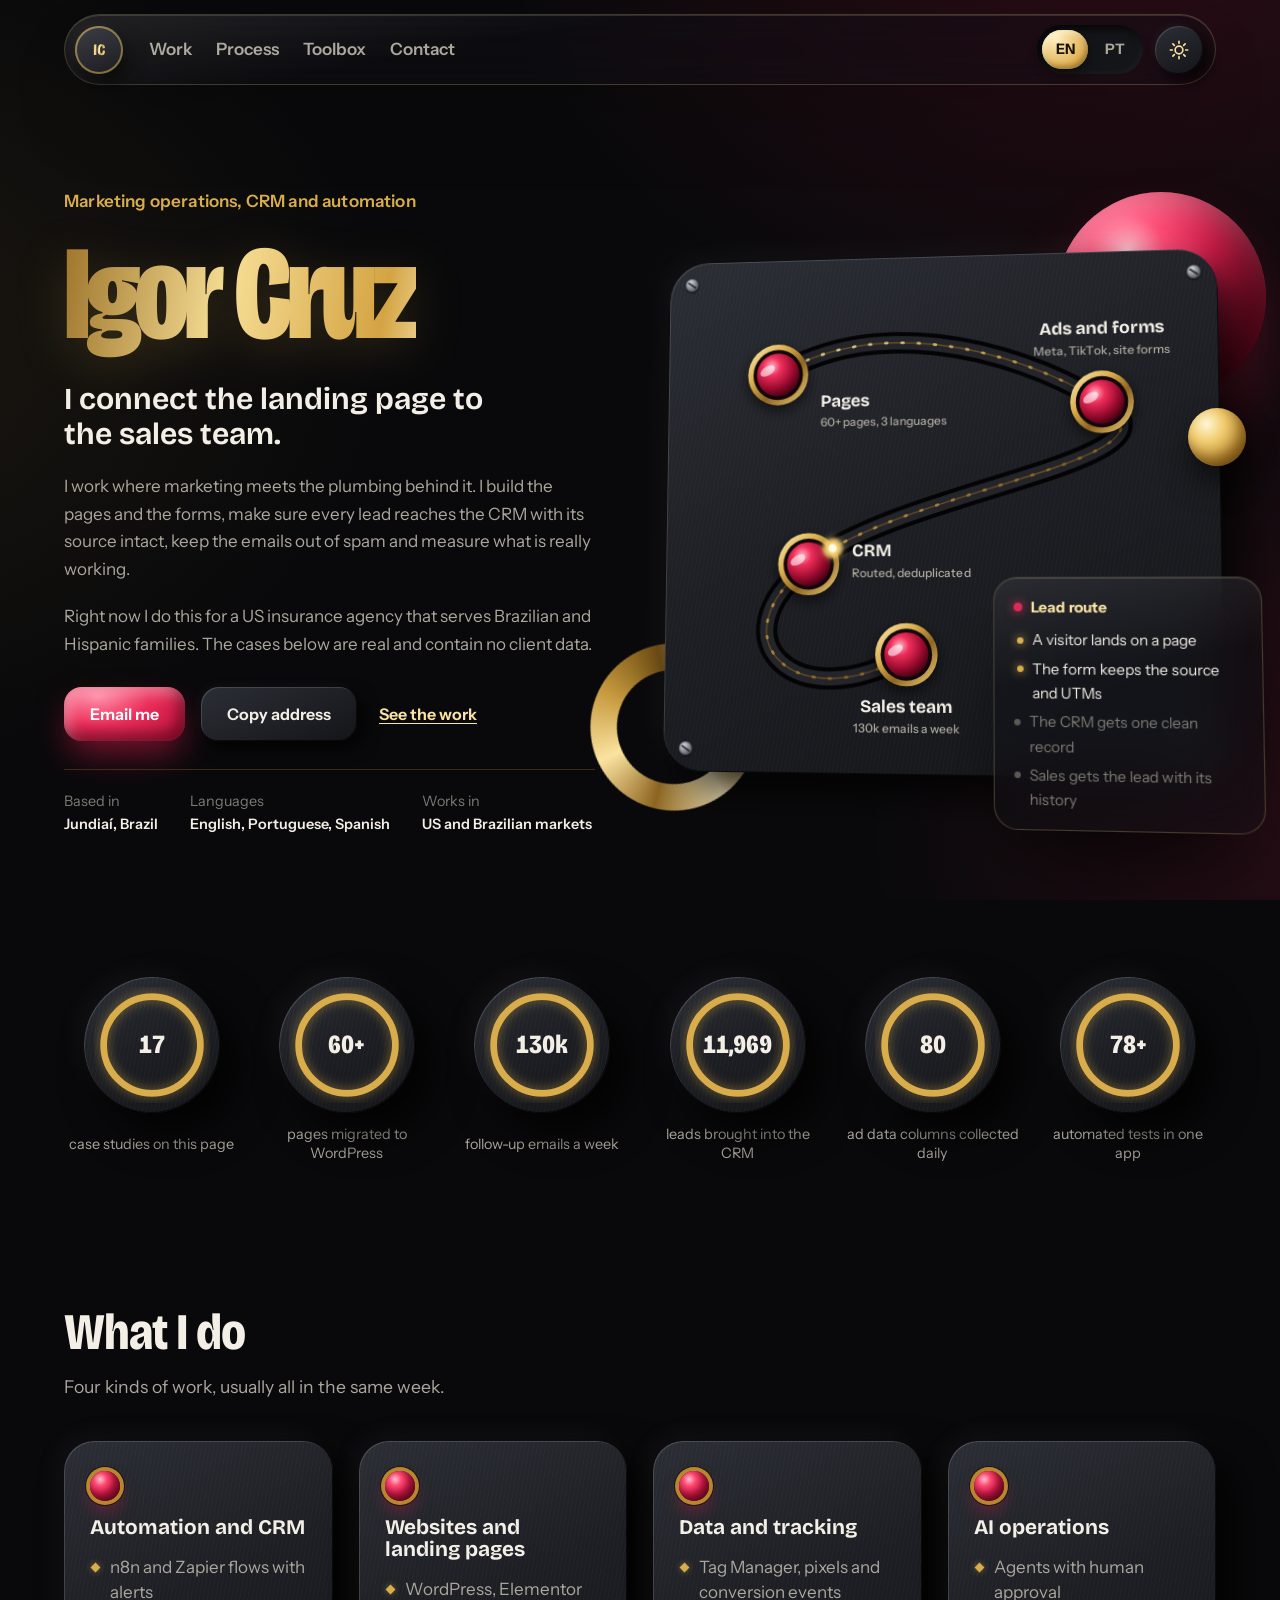
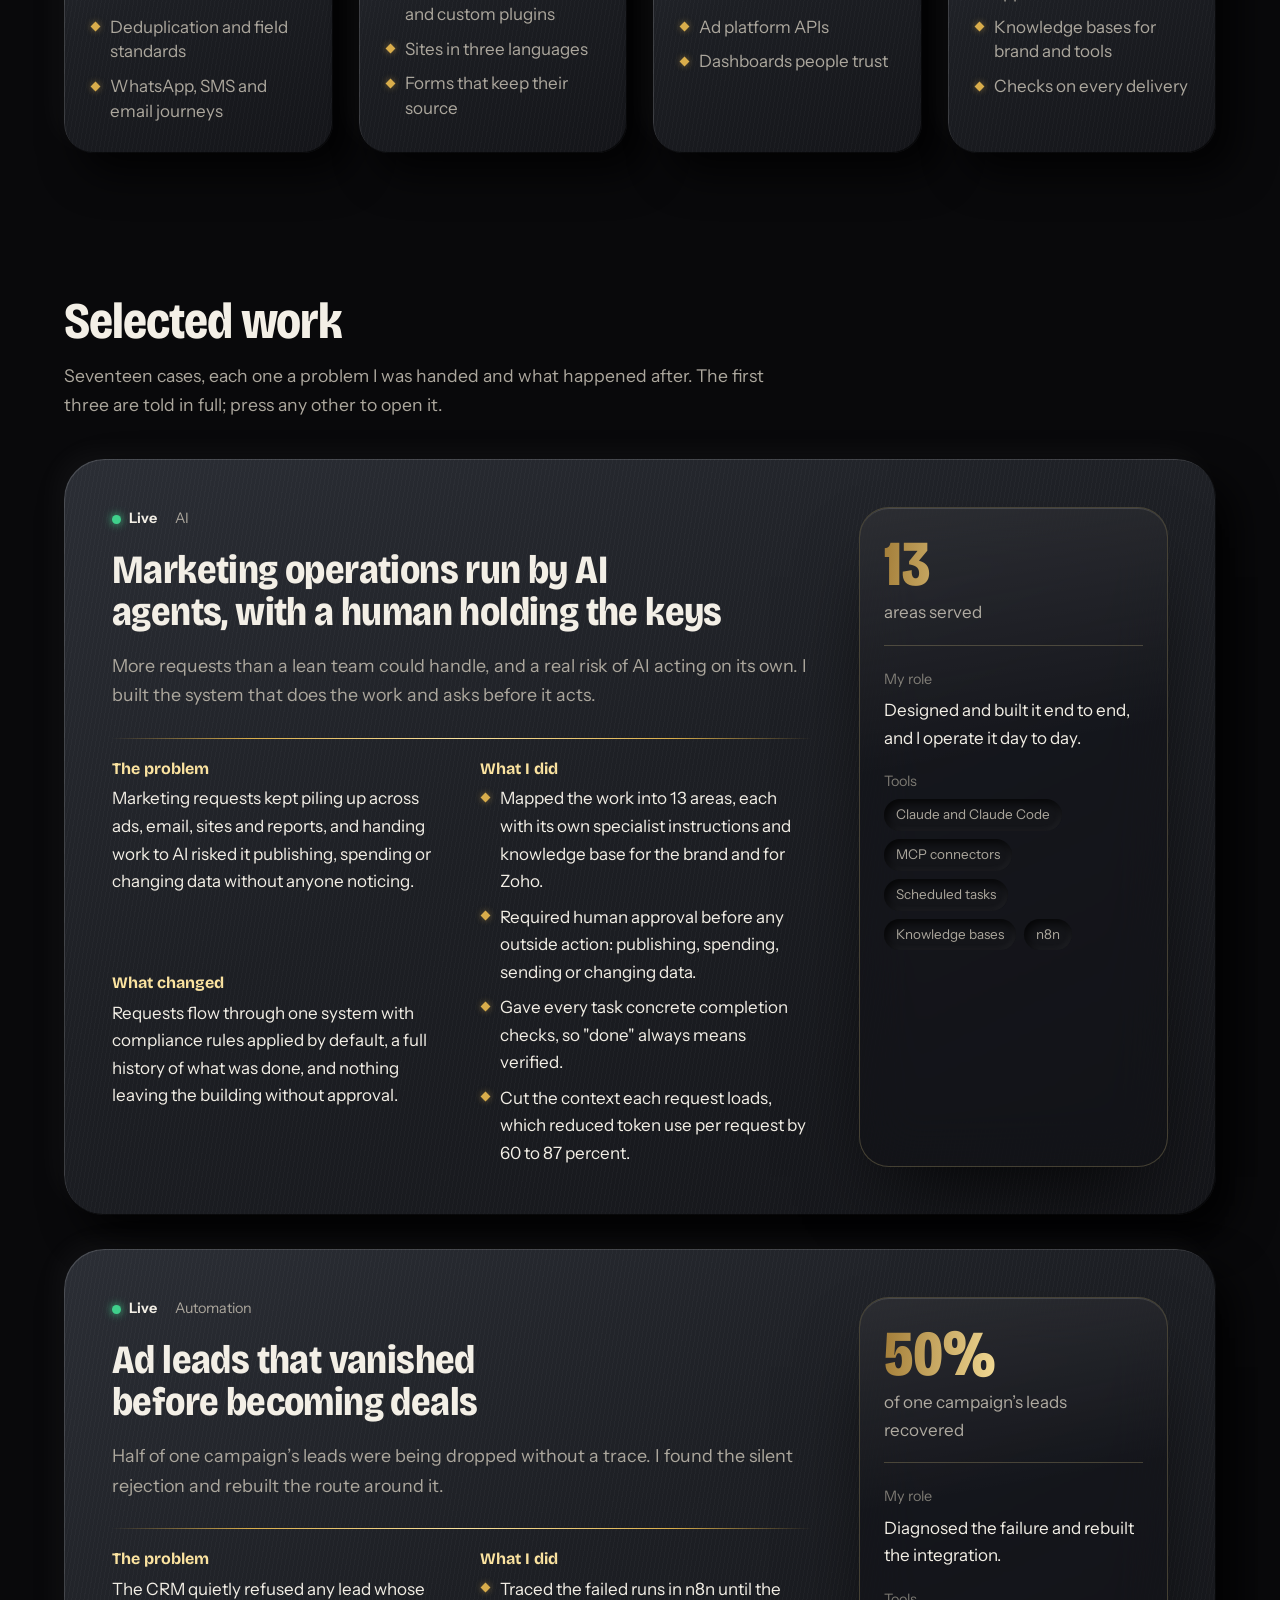
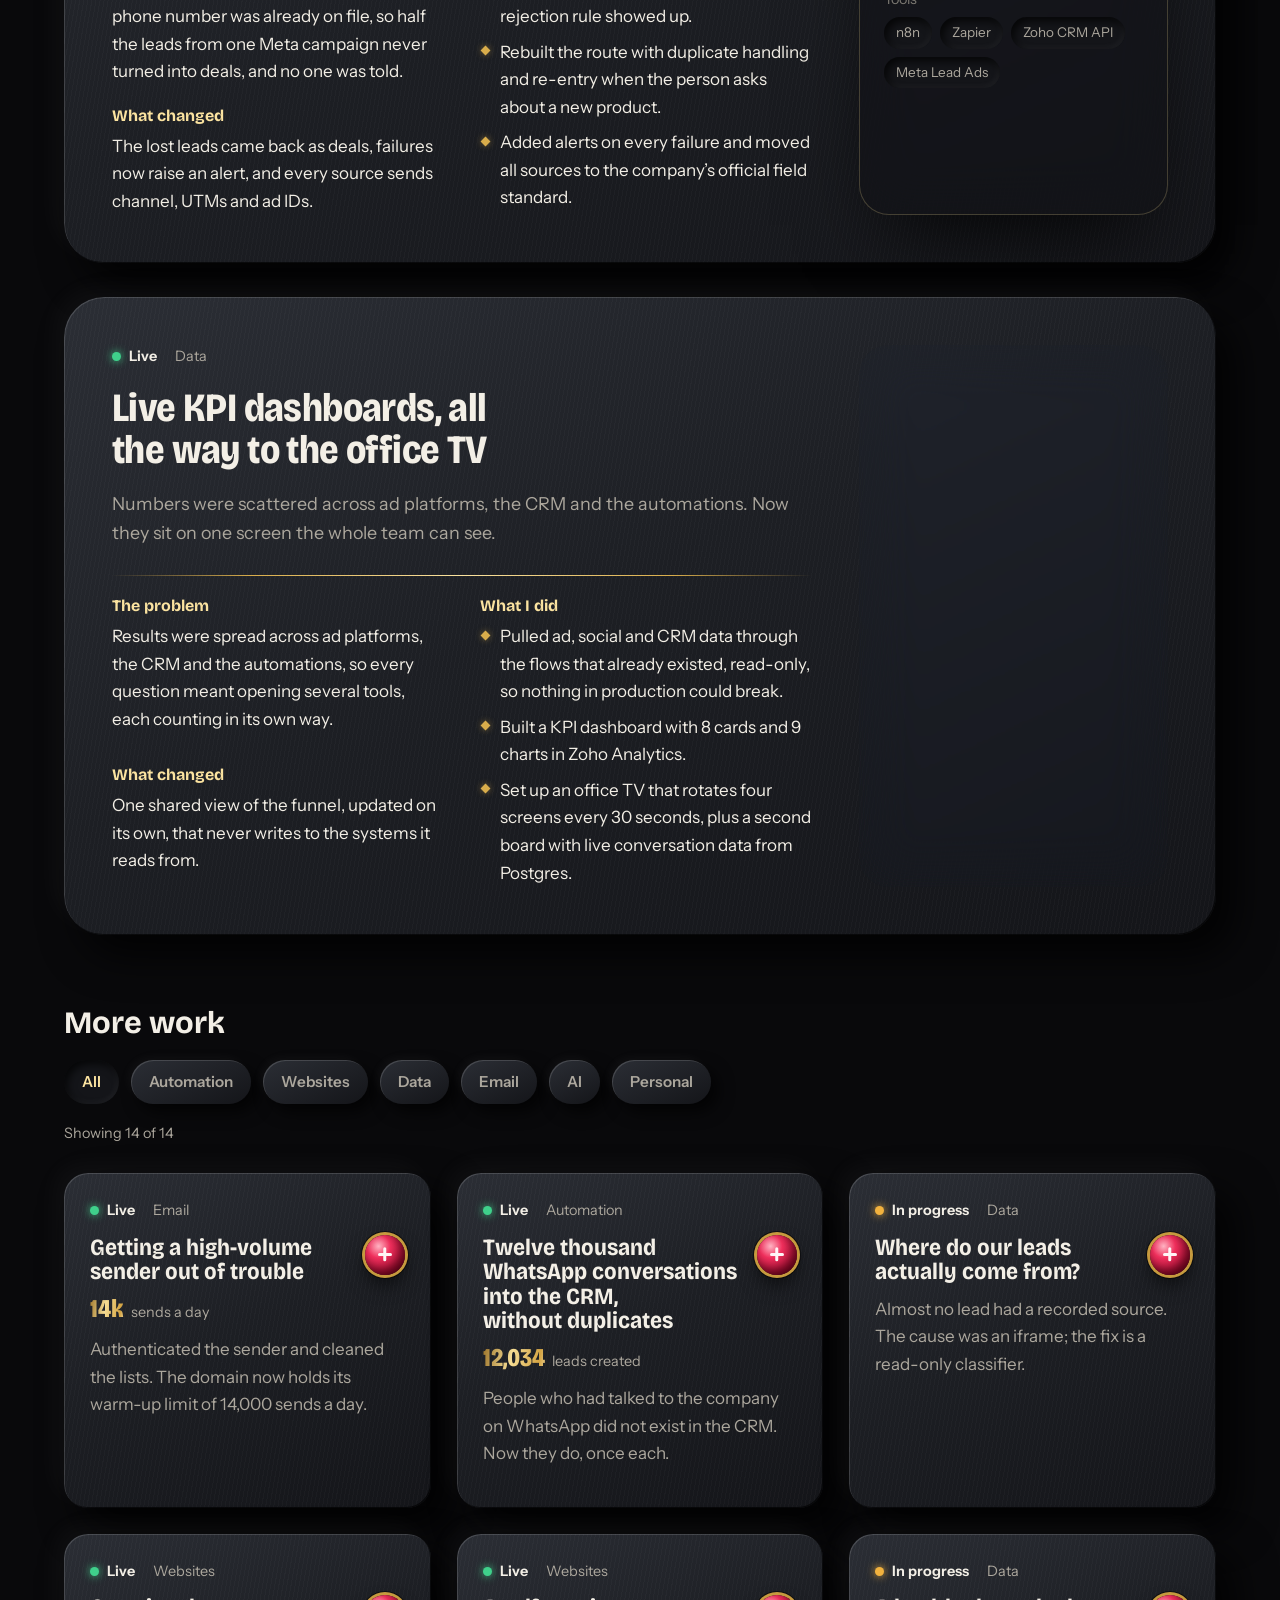
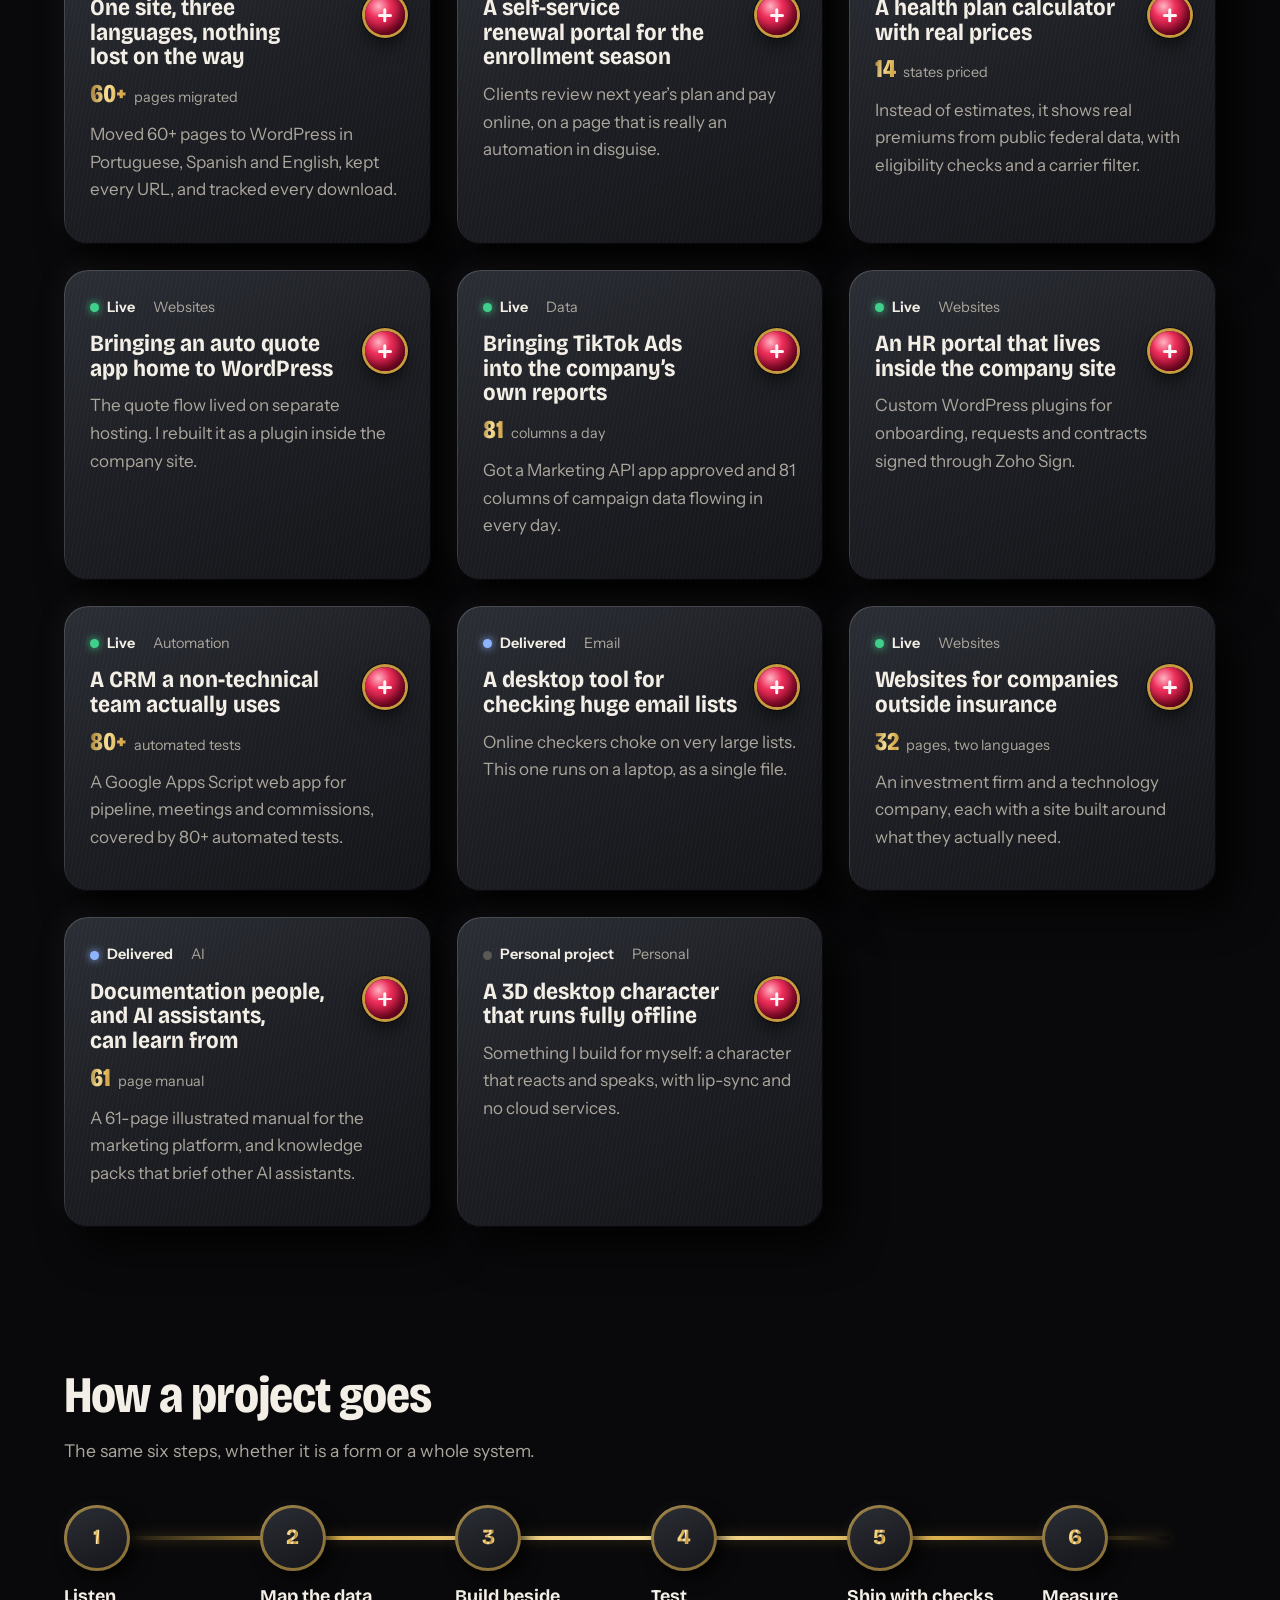
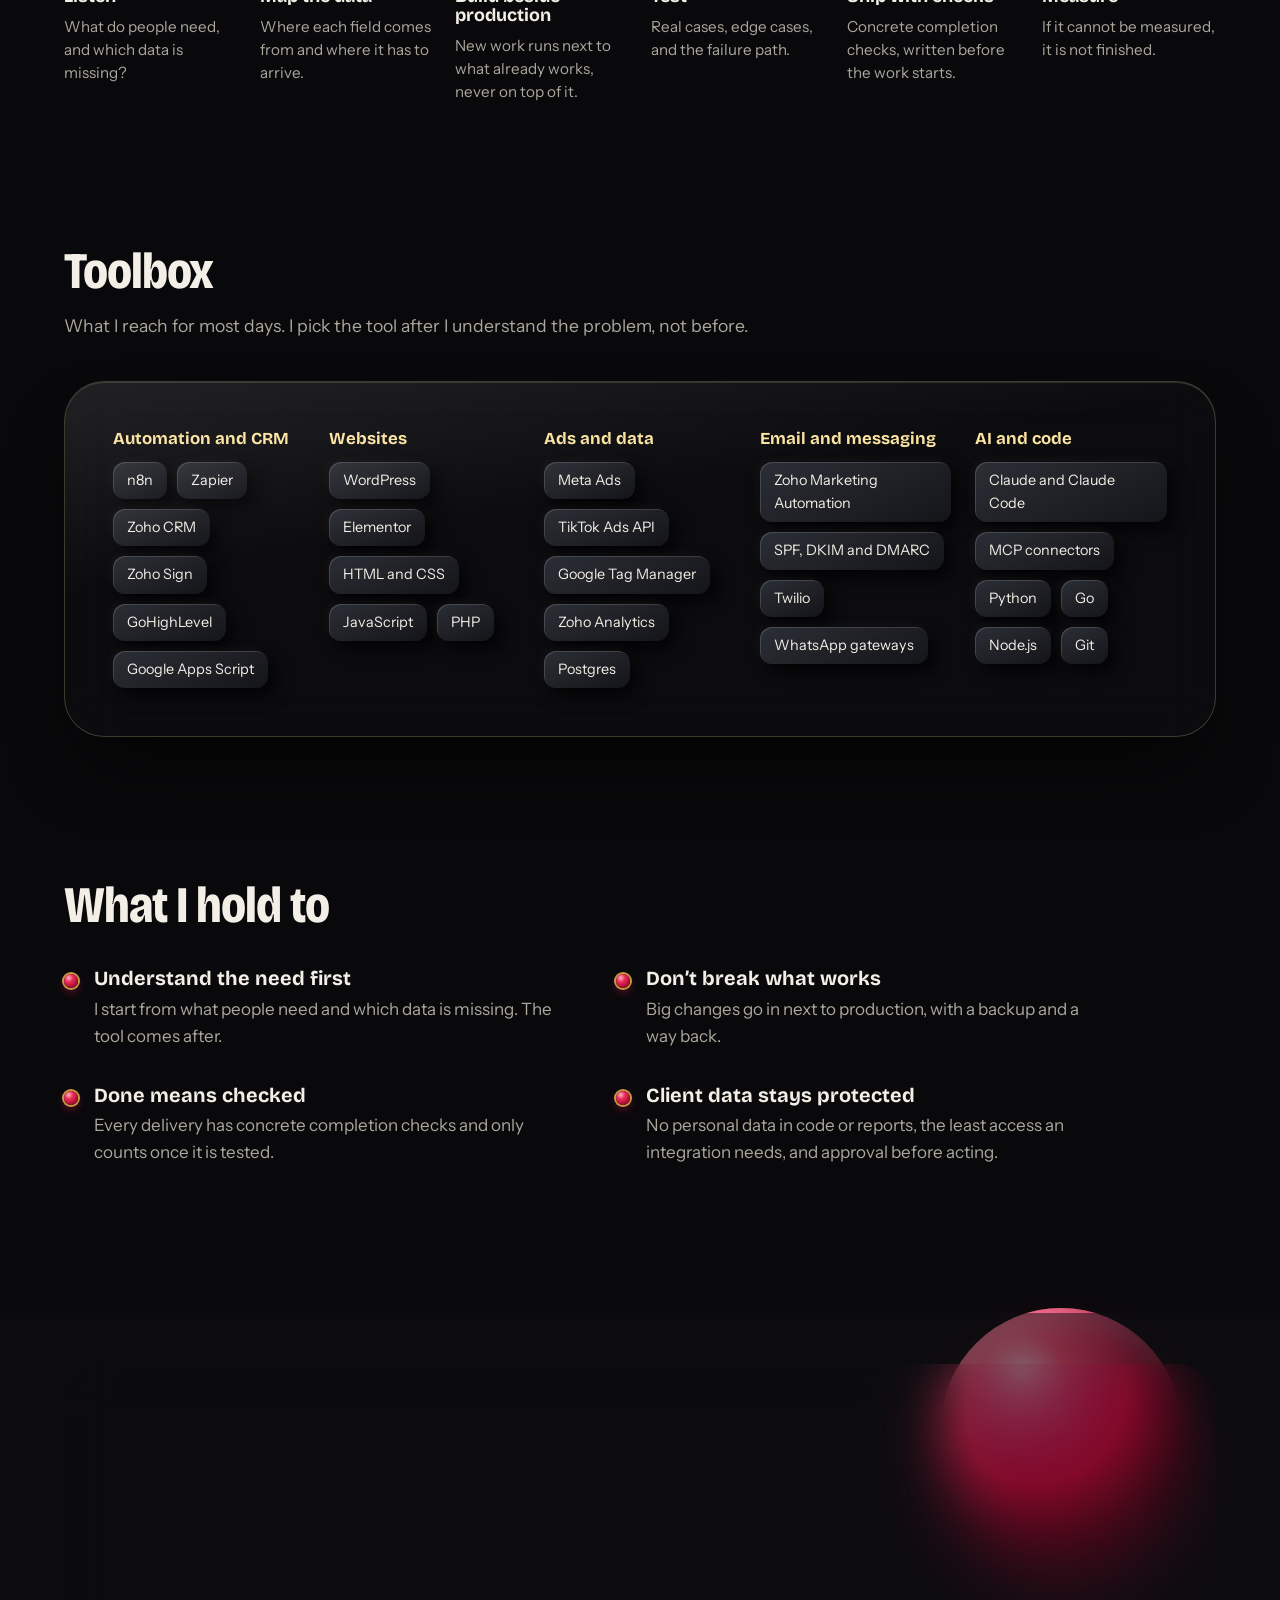
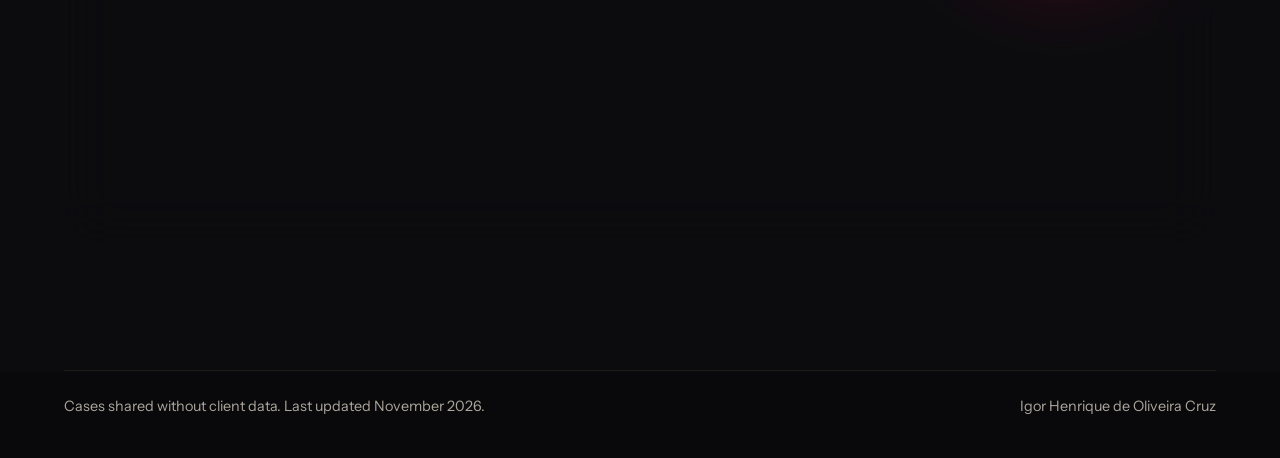
==== commit b401bc9b: "Obsidian, metal, ruby and gold redesign with 17 cases, console, gauges and process Co-Authored-By: C" ====
--- a/index.html
+++ b/index.html
@@ -3,29 +3,28 @@
 <head>
 <meta charset="utf-8">
 <meta name="viewport" content="width=device-width, initial-scale=1, viewport-fit=cover">
-<title>Igor Cruz, marketing operations and automation</title>
-<meta name="description" content="Portfolio of Igor Henrique de Oliveira Cruz: CRM, automation, websites and applied AI for marketing teams.">
+<title>Igor Cruz, marketing operations, CRM and automation</title>
+<meta name="description" content="Portfolio of Igor Henrique de Oliveira Cruz: 17 case studies in CRM, automation, websites, data and applied AI for marketing teams.">
 <link rel="canonical" href="https://igor-hoc-cruz.github.io/">
 <link rel="alternate" hreflang="en" href="https://igor-hoc-cruz.github.io/">
 <link rel="alternate" hreflang="pt-BR" href="https://igor-hoc-cruz.github.io/pt/">
 <link rel="alternate" hreflang="x-default" href="https://igor-hoc-cruz.github.io/">
 <meta property="og:type" content="profile">
-<meta property="og:title" content="Igor Cruz, marketing operations and automation">
-<meta property="og:description" content="Portfolio of Igor Henrique de Oliveira Cruz: CRM, automation, websites and applied AI for marketing teams.">
+<meta property="og:title" content="Igor Cruz, marketing operations, CRM and automation">
+<meta property="og:description" content="Portfolio of Igor Henrique de Oliveira Cruz: 17 case studies in CRM, automation, websites, data and applied AI for marketing teams.">
 <meta property="og:url" content="https://igor-hoc-cruz.github.io/">
 <meta property="og:locale" content="en_US">
-<meta name="theme-color" content="#e2e8e4" media="(prefers-color-scheme: light)">
-<meta name="theme-color" content="#262c29" media="(prefers-color-scheme: dark)">
+<meta name="theme-color" content="#09090b">
 <link rel="icon" href="assets/favicon.svg" type="image/svg+xml">
 <link rel="preconnect" href="https://fonts.googleapis.com">
 <link rel="preconnect" href="https://fonts.gstatic.com" crossorigin>
-<link rel="stylesheet" href="https://fonts.googleapis.com/css2?family=Instrument+Sans:ital,wdth,wght@0,75..100,400..700;1,75..100,400&family=Bricolage+Grotesque:opsz,wdth,wght@12..96,75..100,400..800&display=swap">
+<link rel="stylesheet" href="https://fonts.googleapis.com/css2?family=Bricolage+Grotesque:opsz,wdth,wght@12..96,75..100,400..800&family=Instrument+Sans:ital,wdth,wght@0,75..100,400..700;1,75..100,400&display=swap">
 <link rel="stylesheet" href="assets/site.css">
 <script>
   /* Applies the saved theme before first paint, so the page never flashes. */
   try {
     var saved = localStorage.getItem('theme');
-    if (saved === 'dark' || saved === 'light') document.documentElement.dataset.theme = saved;
+    if (saved === 'platinum') document.documentElement.dataset.theme = 'platinum';
   } catch (e) {}
 </script>
 <script src="assets/site.js" defer></script>
@@ -34,276 +33,619 @@
 <a class="skip" href="#main">Skip to content</a>
 <div class="page">
 <header class="top glass">
-  <a class="mark" href="./" aria-label="Igor Cruz">IC</a>
+  <a class="mark" href="./" aria-label="Igor Cruz"><span>IC</span></a>
   <nav class="top-links" aria-label="Sections">
     <a href="#work">Work</a>
+    <a href="#process">Process</a>
     <a href="#toolbox">Toolbox</a>
     <a href="#contact">Contact</a>
   </nav>
   <div class="top-controls">
-    <nav class="seg" aria-label="Language">
-      <a class="seg-btn" aria-current="page" href="./" lang="en">EN</a><a class="seg-btn" href="pt/" hreflang="pt-BR" lang="pt-BR" title="Português">PT</a>
-    </nav>
-    <button class="switch theme-switch" type="button" aria-pressed="false" aria-label="Dark mode"><svg class="icon icon-moon" viewBox="0 0 24 24" aria-hidden="true"><path d="M20 14.5A8 8 0 0 1 9.5 4a8 8 0 1 0 10.5 10.5Z"/></svg><svg class="icon icon-sun" viewBox="0 0 24 24" aria-hidden="true"><circle cx="12" cy="12" r="4.2"/><path d="M12 2.5v2.2M12 19.3v2.2M2.5 12h2.2M19.3 12h2.2M5.3 5.3l1.6 1.6M17.1 17.1l1.6 1.6M5.3 18.7l1.6-1.6M17.1 6.9l1.6-1.6"/></svg></button>
+    <nav class="seg" aria-label="Language"><a class="seg-btn" href="./" lang="en" hreflang="en" aria-current="page">EN</a><a class="seg-btn" href="pt/" lang="pt-BR" hreflang="pt-BR">PT</a></nav>
+    <button class="switch theme-switch" type="button" aria-pressed="false" aria-label="Light theme"><svg class="icon icon-sun" viewBox="0 0 24 24" aria-hidden="true"><circle cx="12" cy="12" r="4.2"/><path d="M12 2.5v2.2M12 19.3v2.2M2.5 12h2.2M19.3 12h2.2M5.3 5.3l1.6 1.6M17.1 17.1l1.6 1.6M5.3 18.7l1.6-1.6M17.1 6.9l1.6-1.6"/></svg><svg class="icon icon-moon" viewBox="0 0 24 24" aria-hidden="true"><path d="M20 14.5A8 8 0 0 1 9.5 4a8 8 0 1 0 10.5 10.5Z"/></svg></button>
   </div>
 </header>
 <main id="main">
   <section class="hero" aria-labelledby="hero-name">
     <div class="hero-text">
-      <h1 id="hero-name">Igor Cruz</h1>
+      <p class="kicker">Marketing operations, CRM and automation</p>
+      <h1 id="hero-name"><span class="gold-text">Igor Cruz</span></h1>
       <p class="hero-line">I connect the landing page to the sales team.</p>
       <p class="hero-intro">I work where marketing meets the plumbing behind it. I build the pages and the forms, make sure every lead reaches the CRM with its source intact, keep the emails out of spam and measure what is really working.</p>
-<p class="hero-intro">Right now I do this for a US insurance agency that serves Brazilian and Hispanic families. The cases below are real and contain no client data.</p>
+      <p class="hero-intro">Right now I do this for a US insurance agency that serves Brazilian and Hispanic families. The cases below are real and contain no client data.</p>
       <div class="actions">
-        <a class="btn btn-primary" href="mailto:Igorhoc0@gmail.com">Email me</a>
-        <button class="btn copy-email" type="button" data-email="Igorhoc0@gmail.com" data-done="Copied">Copy address</button>
+        <a class="btn btn-ruby" href="mailto:Igorhoc0@gmail.com">Email me</a>
+        <button class="btn btn-metal copy-email" type="button" data-email="Igorhoc0@gmail.com" data-done="Copied">Copy address</button>
         <a class="btn btn-quiet" href="#work">See the work</a>
       </div>
-      <p class="hero-facts">Based in Jundiaí, Brazil. Fluent in English, native in Portuguese, working Spanish.</p>
-    </div>
-    <div class="stage">
-      <span class="clay-shape clay-orb" aria-hidden="true"></span>
-      <span class="clay-shape clay-pill" aria-hidden="true"></span>
-      <span class="clay-shape clay-dot" aria-hidden="true"></span>
-      <figure class="board glass">
-        <div class="board-track">
-          <div class="groove" aria-hidden="true"><span class="lead"></span></div>
-          <ol class="nodes">
-        <li class="node" style="--i:0">
-          <span class="knob" aria-hidden="true"><span class="led"></span></span>
-          <span class="node-text"><strong>Pages</strong><span>60+ pages in 3 languages</span></span>
-        </li>
-        <li class="node" style="--i:1">
-          <span class="knob" aria-hidden="true"><span class="led"></span></span>
-          <span class="node-text"><strong>Ads and forms</strong><span>Meta, TikTok and site forms</span></span>
-        </li>
-        <li class="node" style="--i:2">
-          <span class="knob" aria-hidden="true"><span class="led"></span></span>
-          <span class="node-text"><strong>CRM</strong><span>Routed, deduplicated, alerted</span></span>
-        </li>
-        <li class="node" style="--i:3">
-          <span class="knob" aria-hidden="true"><span class="led"></span></span>
-          <span class="node-text"><strong>Sales team</strong><span>130k follow-up emails a week</span></span>
-        </li>
-          </ol>
-        </div>
-        <figcaption>How a lead travels through the work I do</figcaption>
+      <dl class="facts"><div><dt>Based in</dt><dd>Jundiaí, Brazil</dd></div><div><dt>Languages</dt><dd>English, Portuguese, Spanish</dd></div><div><dt>Works in</dt><dd>US and Brazilian markets</dd></div></dl>
+    </div>
+
+    <div class="stage stage-hero">
+      <span class="obj obj-ruby" aria-hidden="true"></span>
+      <span class="obj obj-ring" aria-hidden="true"></span>
+      <span class="obj obj-bead" aria-hidden="true"></span>
+      <figure class="console metal">
+        <span class="screw s1" aria-hidden="true"></span><span class="screw s2" aria-hidden="true"></span>
+        <span class="screw s3" aria-hidden="true"></span><span class="screw s4" aria-hidden="true"></span>
+        <svg class="console-svg" viewBox="0 0 540 500" role="img" aria-labelledby="console-title">
+      <title id="console-title">How a lead travels through the work I do</title>
+      <defs>
+        <radialGradient id="ruby" cx="35%" cy="30%" r="75%">
+          <stop offset="0" stop-color="#ffb3c2"/>
+          <stop offset="0.28" stop-color="#ef2f5c"/>
+          <stop offset="0.68" stop-color="#9c0b2f"/>
+          <stop offset="1" stop-color="#3d0211"/>
+        </radialGradient>
+        <linearGradient id="gold" x1="0" y1="0" x2="1" y2="1">
+          <stop offset="0" stop-color="#fff0b8"/>
+          <stop offset="0.35" stop-color="#d9ad4b"/>
+          <stop offset="0.6" stop-color="#8f6620"/>
+          <stop offset="1" stop-color="#f3d27c"/>
+        </linearGradient>
+        <radialGradient id="pulse" cx="50%" cy="50%" r="50%">
+          <stop offset="0" stop-color="#fff8dc"/>
+          <stop offset="0.45" stop-color="#f6cf6a"/>
+          <stop offset="1" stop-color="#f6cf6a" stop-opacity="0"/>
+        </radialGradient>
+        <filter id="glow" x="-50%" y="-50%" width="200%" height="200%">
+          <feGaussianBlur stdDeviation="4" result="b"/>
+          <feMerge><feMergeNode in="b"/><feMergeNode in="SourceGraphic"/></feMerge>
+        </filter>
+      </defs>
+
+      <!-- Machined channel: dark cut, inner bevel, faint gold inlay -->
+      <path class="ch-cut" d="M92 96 C196 34 344 66 448 132 C552 198 236 222 128 306 C20 390 120 474 236 404"/>
+      <path class="ch-bevel" d="M92 96 C196 34 344 66 448 132 C552 198 236 222 128 306 C20 390 120 474 236 404"/>
+      <path class="ch-inlay" d="M92 96 C196 34 344 66 448 132 C552 198 236 222 128 306 C20 390 120 474 236 404"/>
+      <path class="ch-flow" id="route" d="M92 96 C196 34 344 66 448 132 C552 198 236 222 128 306 C20 390 120 474 236 404"/>
+      
+      <g class="gem" data-i="0" transform="translate(92 96)">
+        <circle class="gem-bezel" r="34"/>
+        <circle class="gem-seat" r="28"/>
+        <circle class="gem-stone" r="24"/>
+        <ellipse class="gem-shine" cx="-8" cy="-10" rx="9" ry="5" transform="rotate(-30)"/>
+        <circle class="gem-glow" r="24"/>
+      </g>
+      <text class="gem-label" x="140" y="132" text-anchor="start">Pages</text>
+      <text class="gem-note" x="140" y="154" text-anchor="start">60+ pages, 3 languages</text>
+      <g class="gem" data-i="1" transform="translate(448 132)">
+        <circle class="gem-bezel" r="34"/>
+        <circle class="gem-seat" r="28"/>
+        <circle class="gem-stone" r="24"/>
+        <ellipse class="gem-shine" cx="-8" cy="-10" rx="9" ry="5" transform="rotate(-30)"/>
+        <circle class="gem-glow" r="24"/>
+      </g>
+      <text class="gem-label" x="448" y="58" text-anchor="middle">Ads and forms</text>
+      <text class="gem-note" x="448" y="80" text-anchor="middle">Meta, TikTok, site forms</text>
+      <g class="gem" data-i="2" transform="translate(128 306)">
+        <circle class="gem-bezel" r="34"/>
+        <circle class="gem-seat" r="28"/>
+        <circle class="gem-stone" r="24"/>
+        <ellipse class="gem-shine" cx="-8" cy="-10" rx="9" ry="5" transform="rotate(-30)"/>
+        <circle class="gem-glow" r="24"/>
+      </g>
+      <text class="gem-label" x="176" y="298" text-anchor="start">CRM</text>
+      <text class="gem-note" x="176" y="320" text-anchor="start">Routed, deduplicated</text>
+      <g class="gem" data-i="3" transform="translate(236 404)">
+        <circle class="gem-bezel" r="34"/>
+        <circle class="gem-seat" r="28"/>
+        <circle class="gem-stone" r="24"/>
+        <ellipse class="gem-shine" cx="-8" cy="-10" rx="9" ry="5" transform="rotate(-30)"/>
+        <circle class="gem-glow" r="24"/>
+      </g>
+      <text class="gem-label" x="236" y="466" text-anchor="middle">Sales team</text>
+      <text class="gem-note" x="236" y="488" text-anchor="middle">130k emails a week</text>
+
+      <!-- The lead: a gold pulse with a short comet tail -->
+      <g class="pulse" filter="url(#glow)">
+        <circle r="13" fill="url(#pulse)"/>
+        <circle r="4.5" fill="#fffbe8"/>
+        <animateMotion id="pulse-motion" dur="5.2s" repeatCount="indefinite" rotate="auto" calcMode="linear" keyPoints="0;0.31;0.65;1;1" keyTimes="0;0.28;0.56;0.84;1">
+          <mpath href="#route"/>
+        </animateMotion>
+      </g>
+    </svg>
+        <ol class="sr-only"><li>Pages: 60+ pages, 3 languages</li><li>Ads and forms: Meta, TikTok, site forms</li><li>CRM: Routed, deduplicated</li><li>Sales team: 130k emails a week</li></ol>
+        <div class="hud glass" aria-hidden="true">
+          <p class="hud-title"><span class="hud-dot"></span>Lead route</p>
+          <ol class="hud-steps"><li data-i="0">A visitor lands on a page</li><li data-i="1">The form keeps the source and UTMs</li><li data-i="2">The CRM gets one clean record</li><li data-i="3">Sales gets the lead with its history</li></ol>
+        </div>
       </figure>
     </div>
+  </section>
+  <section class="gauges" aria-labelledby="gauges-title">
+    <h2 id="gauges-title" class="sr-only">The work in numbers</h2>
+    <ul class="gauge-row">
+      <li class="gauge">
+        <span class="dial metal" aria-hidden="true">
+          <svg viewBox="0 0 120 120"><circle class="dial-track" cx="60" cy="60" r="50"/><circle class="dial-arc" cx="60" cy="60" r="50"/></svg>
+        </span>
+        <strong class="gauge-value" data-value="17">17</strong>
+        <span class="gauge-label">case studies on this page</span>
+      </li>
+      <li class="gauge">
+        <span class="dial metal" aria-hidden="true">
+          <svg viewBox="0 0 120 120"><circle class="dial-track" cx="60" cy="60" r="50"/><circle class="dial-arc" cx="60" cy="60" r="50"/></svg>
+        </span>
+        <strong class="gauge-value" data-value="60+">60+</strong>
+        <span class="gauge-label">pages migrated to WordPress</span>
+      </li>
+      <li class="gauge">
+        <span class="dial metal" aria-hidden="true">
+          <svg viewBox="0 0 120 120"><circle class="dial-track" cx="60" cy="60" r="50"/><circle class="dial-arc" cx="60" cy="60" r="50"/></svg>
+        </span>
+        <strong class="gauge-value" data-value="130k">130k</strong>
+        <span class="gauge-label">follow-up emails a week</span>
+      </li>
+      <li class="gauge">
+        <span class="dial metal" aria-hidden="true">
+          <svg viewBox="0 0 120 120"><circle class="dial-track" cx="60" cy="60" r="50"/><circle class="dial-arc" cx="60" cy="60" r="50"/></svg>
+        </span>
+        <strong class="gauge-value" data-value="12,034">12,034</strong>
+        <span class="gauge-label">leads brought into the CRM</span>
+      </li>
+      <li class="gauge">
+        <span class="dial metal" aria-hidden="true">
+          <svg viewBox="0 0 120 120"><circle class="dial-track" cx="60" cy="60" r="50"/><circle class="dial-arc" cx="60" cy="60" r="50"/></svg>
+        </span>
+        <strong class="gauge-value" data-value="81">81</strong>
+        <span class="gauge-label">ad data columns collected daily</span>
+      </li>
+      <li class="gauge">
+        <span class="dial metal" aria-hidden="true">
+          <svg viewBox="0 0 120 120"><circle class="dial-track" cx="60" cy="60" r="50"/><circle class="dial-arc" cx="60" cy="60" r="50"/></svg>
+        </span>
+        <strong class="gauge-value" data-value="80+">80+</strong>
+        <span class="gauge-label">automated tests in one app</span>
+      </li>
+    </ul>
+  </section>
+  <section class="capabilities" aria-labelledby="cap-title">
+    <div class="section-head">
+      <h2 id="cap-title">What I do</h2>
+      <p>Four kinds of work, usually all in the same week.</p>
+    </div>
+    <ul class="modules">
+      <li class="module metal spot">
+        <span class="module-gem" aria-hidden="true"></span>
+        <h3>Automation and CRM</h3>
+        <ul><li>n8n and Zapier flows with alerts</li><li>Deduplication and field standards</li><li>WhatsApp, SMS and email journeys</li></ul>
+      </li>
+      <li class="module metal spot">
+        <span class="module-gem" aria-hidden="true"></span>
+        <h3>Websites and landing pages</h3>
+        <ul><li>WordPress, Elementor and custom plugins</li><li>Sites in three languages</li><li>Forms that keep their source</li></ul>
+      </li>
+      <li class="module metal spot">
+        <span class="module-gem" aria-hidden="true"></span>
+        <h3>Data and tracking</h3>
+        <ul><li>Tag Manager, pixels and conversion events</li><li>Ad platform APIs</li><li>Dashboards people trust</li></ul>
+      </li>
+      <li class="module metal spot">
+        <span class="module-gem" aria-hidden="true"></span>
+        <h3>AI operations</h3>
+        <ul><li>Agents with human approval</li><li>Knowledge bases for brand and tools</li><li>Checks on every delivery</li></ul>
+      </li>
+    </ul>
   </section>
   <section class="work" id="work" aria-labelledby="work-title">
     <div class="section-head">
       <h2 id="work-title">Selected work</h2>
-      <p>Nine cases, each one a problem I was handed and what happened after. Press a case to open it.</p>
-    </div>
+      <p>Seventeen cases, each one a problem I was handed and what happened after. The first three are told in full; press any other to open it.</p>
+    </div>
+    <div class="features" aria-label="In depth">
+    <article class="feature metal spot" id="case-ai-agents" data-tag="ai">
+      <div class="feature-main">
+        <div class="case-meta"><span class="status" data-status="live"><span class="led" aria-hidden="true"></span>Live</span><span class="case-tag">AI</span></div>
+        <h3 class="feature-title">Marketing operations run by AI agents, with a human holding the keys</h3>
+        <p class="feature-summary">More requests than a lean team could handle, and a real risk of AI acting on its own. I built the system that does the work and asks before it acts.</p>
+        <div class="feature-story">
+          <section><h4>The problem</h4><p>Marketing requests kept piling up across ads, email, sites and reports, and handing work to AI risked it publishing, spending or changing data without anyone noticing.</p></section>
+          <section><h4>What I did</h4><ul class="did"><li>Mapped the work into 13 areas, each with its own specialist instructions and knowledge base for the brand and for Zoho.</li><li>Required human approval before any outside action: publishing, spending, sending or changing data.</li><li>Gave every task concrete completion checks, so &quot;done&quot; always means verified.</li><li>Cut the context each request loads, which reduced token use per request by 60 to 87 percent.</li></ul></section>
+          <section><h4>What changed</h4><p>Requests flow through one system with compliance rules applied by default, a full history of what was done, and nothing leaving the building without approval.</p></section>
+        </div>
+      </div>
+      <aside class="spec glass">
+        <p class="spec-metric"><strong class="gold-text">13</strong><span>areas served</span></p>
+        <dl>
+          <div><dt>My role</dt><dd>Designed and built it end to end, and I operate it day to day.</dd></div>
+          <div><dt>Tools</dt><dd><ul class="chips"><li>Claude and Claude Code</li><li>MCP connectors</li><li>Scheduled tasks</li><li>Knowledge bases</li><li>n8n</li></ul></dd></div>
+        </dl>
+      </aside>
+    </article>
+    <article class="feature metal spot" id="case-lost-leads" data-tag="automation">
+      <div class="feature-main">
+        <div class="case-meta"><span class="status" data-status="live"><span class="led" aria-hidden="true"></span>Live</span><span class="case-tag">Automation</span></div>
+        <h3 class="feature-title">Ad leads that vanished before becoming deals</h3>
+        <p class="feature-summary">Half of one campaign’s leads were being dropped without a trace. I found the silent rejection and rebuilt the route around it.</p>
+        <div class="feature-story">
+          <section><h4>The problem</h4><p>The CRM quietly refused any lead whose phone number was already on file, so half the leads from one Meta campaign never turned into deals, and no one was told.</p></section>
+          <section><h4>What I did</h4><ul class="did"><li>Traced the failed runs in n8n until the rejection rule showed up.</li><li>Rebuilt the route with duplicate handling and re-entry when the person asks about a new product.</li><li>Added alerts on every failure and moved all sources to the company’s official field standard.</li></ul></section>
+          <section><h4>What changed</h4><p>The lost leads came back as deals, failures now raise an alert, and every source sends channel, UTMs and ad IDs.</p></section>
+        </div>
+      </div>
+      <aside class="spec glass">
+        <p class="spec-metric"><strong class="gold-text">50%</strong><span>of one campaign’s leads recovered</span></p>
+        <dl>
+          <div><dt>My role</dt><dd>Diagnosed the failure and rebuilt the integration.</dd></div>
+          <div><dt>Tools</dt><dd><ul class="chips"><li>n8n</li><li>Zapier</li><li>Zoho CRM API</li><li>Meta Lead Ads</li></ul></dd></div>
+        </dl>
+      </aside>
+    </article>
+    <article class="feature metal spot" id="case-kpi-dashboards" data-tag="data">
+      <div class="feature-main">
+        <div class="case-meta"><span class="status" data-status="live"><span class="led" aria-hidden="true"></span>Live</span><span class="case-tag">Data</span></div>
+        <h3 class="feature-title">Live KPI dashboards, all the way to the office TV</h3>
+        <p class="feature-summary">Numbers were scattered across ad platforms, the CRM and the automations. Now they sit on one screen the whole team can see.</p>
+        <div class="feature-story">
+          <section><h4>The problem</h4><p>Results were spread across ad platforms, the CRM and the automations, so every question meant opening several tools, each counting in its own way.</p></section>
+          <section><h4>What I did</h4><ul class="did"><li>Pulled ad, social and CRM data through the flows that already existed, read-only, so nothing in production could break.</li><li>Built a KPI dashboard with 8 cards and 9 charts in Zoho Analytics.</li><li>Set up an office TV that rotates four screens every 30 seconds, plus a second board with live conversation data from Postgres.</li></ul></section>
+          <section><h4>What changed</h4><p>One shared view of the funnel, updated on its own, that never writes to the systems it reads from.</p></section>
+        </div>
+      </div>
+      <aside class="spec glass">
+        <p class="spec-metric"><strong class="gold-text">17</strong><span>live charts and cards</span></p>
+        <dl>
+          <div><dt>My role</dt><dd>Built the data model, the dashboards and the TV rotation.</dd></div>
+          <div><dt>Tools</dt><dd><ul class="chips"><li>Zoho Analytics</li><li>n8n</li><li>Postgres</li><li>Meta and TikTok data</li></ul></dd></div>
+        </dl>
+      </aside>
+    </article>
+    </div>
+
+    <h3 class="more-title">More work</h3>
     <div class="filters" role="group" aria-label="Filter the cases">
-        <button class="chip-switch" type="button" data-filter="all" aria-pressed="true">All</button>
-        <button class="chip-switch" type="button" data-filter="automation" aria-pressed="false">Automation</button>
-        <button class="chip-switch" type="button" data-filter="web" aria-pressed="false">Websites</button>
-        <button class="chip-switch" type="button" data-filter="data" aria-pressed="false">Data</button>
-        <button class="chip-switch" type="button" data-filter="email" aria-pressed="false">Email</button>
-        <button class="chip-switch" type="button" data-filter="ai" aria-pressed="false">AI</button>
-        <button class="chip-switch" type="button" data-filter="personal" aria-pressed="false">Personal</button>
+      <button class="chip-switch" type="button" data-filter="all" aria-pressed="true">All</button>
+      <button class="chip-switch" type="button" data-filter="automation" aria-pressed="false">Automation</button>
+      <button class="chip-switch" type="button" data-filter="web" aria-pressed="false">Websites</button>
+      <button class="chip-switch" type="button" data-filter="data" aria-pressed="false">Data</button>
+      <button class="chip-switch" type="button" data-filter="email" aria-pressed="false">Email</button>
+      <button class="chip-switch" type="button" data-filter="ai" aria-pressed="false">AI</button>
+      <button class="chip-switch" type="button" data-filter="personal" aria-pressed="false">Personal</button>
     </div>
     <p class="showing" aria-live="polite" data-template="Showing {n} of {total}"></p>
     <div class="cases">
-    <article class="case case-wide" id="case-deliverability" data-tag="email">
-      <div class="case-meta">
-        <span class="status" data-status="live"><span class="led" aria-hidden="true"></span>Live</span>
-        <span class="case-tag">Email</span>
-      </div>
+    <article class="case metal spot" id="case-deliverability" data-tag="email">
+      <div class="case-meta"><span class="status" data-status="live"><span class="led" aria-hidden="true"></span>Live</span><span class="case-tag">Email</span></div>
       <h3 class="case-title">
         <button class="case-toggle" type="button" aria-expanded="true" aria-controls="case-deliverability-body" data-open="Open case" data-close="Close case">
           <span class="case-title-text">Getting a high-volume sender out of trouble</span>
           <span class="case-knob" aria-hidden="true"></span>
         </button>
       </h3>
+      <p class="case-metric"><strong class="gold-text">14k</strong> sends a day</p>
       <p class="case-summary">Authenticated the sender and cleaned the lists. The domain now holds its warm-up limit of 14,000 sends a day.</p>
       <div class="case-body" id="case-deliverability-body">
-        <ol class="steps">
-            <li><h4>The problem</h4><p>A lot of email going out, a high bounce rate, and a domain with two DMARC records that cancelled each other out.</p></li>
-            <li><h4>What I did</h4><p>Backed up the DNS, merged the DMARC records, set up a custom return path and suppressed thousands of invalid addresses and problem domains.</p></li>
-            <li><h4>What changed</h4><p>The sender passes SPF, DKIM, DMARC and return path checks, and warm-up sits steadily at 14,000 sends a day.</p></li>
-        </ol>
-        <ul class="tools" aria-label="Tools used"><li>GoHighLevel</li><li>Zoho Marketing Automation</li><li>Cloudflare DNS</li><li>SPF, DKIM and DMARC</li></ul>
-      </div>
-    </article>
-    <article class="case" id="case-lost-leads" data-tag="automation">
-      <div class="case-meta">
-        <span class="status" data-status="live"><span class="led" aria-hidden="true"></span>Live</span>
-        <span class="case-tag">Automation</span>
-      </div>
-      <h3 class="case-title">
-        <button class="case-toggle" type="button" aria-expanded="true" aria-controls="case-lost-leads-body" data-open="Open case" data-close="Close case">
-          <span class="case-title-text">Ad leads that vanished before becoming deals</span>
-          <span class="case-knob" aria-hidden="true"></span>
-        </button>
-      </h3>
-      <p class="case-summary">Half of one campaign’s leads were being dropped without a trace. I found out why and rebuilt the route.</p>
-      <div class="case-body" id="case-lost-leads-body">
-        <ol class="steps">
-            <li><h4>The problem</h4><p>The CRM silently rejected anyone whose phone number was already on file, so half the leads from one Meta campaign never became deals.</p></li>
-            <li><h4>What I did</h4><p>Traced the runs in n8n and rebuilt the route with duplicate handling, re-entry for the new product, alerts, and the company’s official field standard.</p></li>
-            <li><h4>What changed</h4><p>The lost leads came back as deals, every failure now raises an alert, and all sources send channel, UTMs and ad IDs.</p></li>
-        </ol>
-        <ul class="tools" aria-label="Tools used"><li>n8n</li><li>Zapier</li><li>Zoho CRM API</li><li>Meta Lead Ads</li></ul>
-      </div>
-    </article>
-    <article class="case" id="case-lead-source" data-tag="data">
-      <div class="case-meta">
-        <span class="status" data-status="progress"><span class="led" aria-hidden="true"></span>In progress</span>
-        <span class="case-tag">Data</span>
-      </div>
+        <div class="case-body-inner">
+          <div class="story">
+            <section><h4>The problem</h4><p>A lot of email going out, a high bounce rate, and a domain with two DMARC records that cancelled each other out.</p></section>
+            <section><h4>What I did</h4><ul class="did"><li>Backed up the DNS and merged the duplicate DMARC records.</li><li>Set up a custom return path.</li><li>Suppressed thousands of invalid addresses and problem domains.</li></ul></section>
+            <section><h4>What changed</h4><p>The sender passes SPF, DKIM, DMARC and return path checks, and warm-up sits steadily at 14,000 sends a day.</p></section>
+          </div>
+          <ul class="chips" aria-label="Tools"><li>GoHighLevel</li><li>Zoho Marketing Automation</li><li>Cloudflare DNS</li><li>SPF, DKIM and DMARC</li></ul>
+        </div>
+      </div>
+    </article>
+    <article class="case metal spot" id="case-whatsapp-import" data-tag="automation">
+      <div class="case-meta"><span class="status" data-status="live"><span class="led" aria-hidden="true"></span>Live</span><span class="case-tag">Automation</span></div>
+      <h3 class="case-title">
+        <button class="case-toggle" type="button" aria-expanded="true" aria-controls="case-whatsapp-import-body" data-open="Open case" data-close="Close case">
+          <span class="case-title-text">Twelve thousand WhatsApp conversations into the CRM, without duplicates</span>
+          <span class="case-knob" aria-hidden="true"></span>
+        </button>
+      </h3>
+      <p class="case-metric"><strong class="gold-text">12,034</strong> leads created</p>
+      <p class="case-summary">People who had talked to the company on WhatsApp did not exist in the CRM. Now they do, once each.</p>
+      <div class="case-body" id="case-whatsapp-import-body">
+        <div class="case-body-inner">
+          <div class="story">
+            <section><h4>The problem</h4><p>Thousands of contacts lived only inside WhatsApp, so the sales team could not follow up or measure them.</p></section>
+            <section><h4>What I did</h4><ul class="did"><li>Built an n8n flow that reads contacts from the WhatsApp gateway and checks each number against the CRM first.</li><li>Created new leads with their language and a batch tag, so the import can always be traced.</li><li>Ran Portuguese and Spanish separately, then switched the flow off.</li></ul></section>
+            <section><h4>What changed</h4><p>12,034 leads created (8,984 in Portuguese, 3,050 in Spanish) and 471 existing contacts left untouched.</p></section>
+          </div>
+          <ul class="chips" aria-label="Tools"><li>n8n</li><li>WhatsApp gateway (WAHA)</li><li>Zoho CRM API</li></ul>
+        </div>
+      </div>
+    </article>
+    <article class="case metal spot" id="case-lead-source" data-tag="data">
+      <div class="case-meta"><span class="status" data-status="progress"><span class="led" aria-hidden="true"></span>In progress</span><span class="case-tag">Data</span></div>
       <h3 class="case-title">
         <button class="case-toggle" type="button" aria-expanded="true" aria-controls="case-lead-source-body" data-open="Open case" data-close="Close case">
           <span class="case-title-text">Where do our leads actually come from?</span>
           <span class="case-knob" aria-hidden="true"></span>
         </button>
       </h3>
+      
       <p class="case-summary">Almost no lead had a recorded source. The cause was an iframe; the fix is a read-only classifier.</p>
       <div class="case-body" id="case-lead-source-body">
-        <ol class="steps">
-            <li><h4>The problem</h4><p>Leads reached the CRM without a source, so nobody could say what a lead or a customer cost per channel.</p></li>
-            <li><h4>What I did</h4><p>Found the cause: the quote form runs inside an iframe that never sees the page’s UTMs. Designed a separate, read-only flow that classifies each lead’s channel.</p></li>
-            <li><h4>What changed</h4><p>Classification logic built and tested, writing to Zoho Analytics, without touching any flow already in production.</p></li>
-        </ol>
-        <ul class="tools" aria-label="Tools used"><li>n8n API</li><li>JavaScript</li><li>Zoho Analytics</li><li>Automated tests</li></ul>
-      </div>
-    </article>
-    <article class="case" id="case-trilingual-site" data-tag="web">
-      <div class="case-meta">
-        <span class="status" data-status="live"><span class="led" aria-hidden="true"></span>Live</span>
-        <span class="case-tag">Websites</span>
-      </div>
+        <div class="case-body-inner">
+          <div class="story">
+            <section><h4>The problem</h4><p>Leads reached the CRM without a source, so nobody could say what a lead or a customer cost per channel.</p></section>
+            <section><h4>What I did</h4><ul class="did"><li>Found the cause: the quote form runs inside an iframe that never sees the page’s UTMs.</li><li>Designed a separate, read-only flow that classifies each lead’s channel.</li><li>Covered the classification rules with automated tests.</li></ul></section>
+            <section><h4>What changed</h4><p>Classification logic built and tested, writing to Zoho Analytics, without touching any flow already in production.</p></section>
+          </div>
+          <ul class="chips" aria-label="Tools"><li>n8n API</li><li>JavaScript</li><li>Zoho Analytics</li><li>Automated tests</li></ul>
+        </div>
+      </div>
+    </article>
+    <article class="case metal spot" id="case-trilingual-site" data-tag="web">
+      <div class="case-meta"><span class="status" data-status="live"><span class="led" aria-hidden="true"></span>Live</span><span class="case-tag">Websites</span></div>
       <h3 class="case-title">
         <button class="case-toggle" type="button" aria-expanded="true" aria-controls="case-trilingual-site-body" data-open="Open case" data-close="Close case">
           <span class="case-title-text">One site, three languages, nothing lost on the way</span>
           <span class="case-knob" aria-hidden="true"></span>
         </button>
       </h3>
+      <p class="case-metric"><strong class="gold-text">60+</strong> pages migrated</p>
       <p class="case-summary">Moved 60+ pages to WordPress in Portuguese, Spanish and English, kept every URL, and tracked every download.</p>
       <div class="case-body" id="case-trilingual-site-body">
-        <ol class="steps">
-            <li><h4>The problem</h4><p>The site sat on an old platform, had no full Spanish or English versions, was slow on phones and had no reliable conversion events.</p></li>
-            <li><h4>What I did</h4><p>Migrated 60+ pages to WordPress and Elementor, optimised images and video, set up SEO and share cards, and built e-book and guide pages with forms.</p></li>
-            <li><h4>What changed</h4><p>A site in three languages with URLs preserved, and each material download recorded as a Meta conversion through Google Tag Manager.</p></li>
-        </ol>
-        <ul class="tools" aria-label="Tools used"><li>WordPress</li><li>Elementor</li><li>HTML, CSS and JS</li><li>Google Tag Manager</li><li>Meta Pixel</li></ul>
-      </div>
-    </article>
-    <article class="case" id="case-tiktok-data" data-tag="data">
-      <div class="case-meta">
-        <span class="status" data-status="live"><span class="led" aria-hidden="true"></span>Live</span>
-        <span class="case-tag">Data</span>
-      </div>
+        <div class="case-body-inner">
+          <div class="story">
+            <section><h4>The problem</h4><p>The site sat on an old platform, had no full Spanish or English versions, was slow on phones and had no reliable conversion events.</p></section>
+            <section><h4>What I did</h4><ul class="did"><li>Migrated 60+ pages to WordPress and Elementor with URLs preserved.</li><li>Optimised images and video, and set up SEO and share cards.</li><li>Built e-book and guide pages with forms, each download tracked as a Meta conversion through Google Tag Manager.</li></ul></section>
+            <section><h4>What changed</h4><p>A faster site in three languages where every material download is measured.</p></section>
+          </div>
+          <ul class="chips" aria-label="Tools"><li>WordPress</li><li>Elementor</li><li>HTML, CSS and JS</li><li>Google Tag Manager</li><li>Meta Pixel</li></ul>
+        </div>
+      </div>
+    </article>
+    <article class="case metal spot" id="case-renewal-portal" data-tag="web">
+      <div class="case-meta"><span class="status" data-status="live"><span class="led" aria-hidden="true"></span>Live</span><span class="case-tag">Websites</span></div>
+      <h3 class="case-title">
+        <button class="case-toggle" type="button" aria-expanded="true" aria-controls="case-renewal-portal-body" data-open="Open case" data-close="Close case">
+          <span class="case-title-text">A self-service renewal portal for the enrollment season</span>
+          <span class="case-knob" aria-hidden="true"></span>
+        </button>
+      </h3>
+      
+      <p class="case-summary">Clients review next year’s plan and pay online, on a page that is really an automation in disguise.</p>
+      <div class="case-body" id="case-renewal-portal-body">
+        <div class="case-body-inner">
+          <div class="story">
+            <section><h4>The problem</h4><p>Clients needed a way to review and renew their plan on their own, without waiting for a call in the busiest season of the year.</p></section>
+            <section><h4>What I did</h4><ul class="did"><li>Built a WordPress page that loads a multi-step flow served by n8n.</li><li>Built a three-step quote form: contact, household and income, then plan.</li><li>Connected card payments through Stripe.</li></ul></section>
+            <section><h4>What changed</h4><p>The portal has been live on the company site since November 2026, ready for the 2027 season.</p></section>
+          </div>
+          <ul class="chips" aria-label="Tools"><li>WordPress</li><li>n8n</li><li>Stripe</li><li>JavaScript</li></ul>
+        </div>
+      </div>
+    </article>
+    <article class="case metal spot" id="case-aca-calculator" data-tag="data">
+      <div class="case-meta"><span class="status" data-status="progress"><span class="led" aria-hidden="true"></span>In progress</span><span class="case-tag">Data</span></div>
+      <h3 class="case-title">
+        <button class="case-toggle" type="button" aria-expanded="true" aria-controls="case-aca-calculator-body" data-open="Open case" data-close="Close case">
+          <span class="case-title-text">A health plan calculator with real prices</span>
+          <span class="case-knob" aria-hidden="true"></span>
+        </button>
+      </h3>
+      <p class="case-metric"><strong class="gold-text">14</strong> states priced</p>
+      <p class="case-summary">Instead of estimates, it shows real premiums from public federal data, with eligibility checks and a carrier filter.</p>
+      <div class="case-body" id="case-aca-calculator-body">
+        <div class="case-body-inner">
+          <div class="story">
+            <section><h4>The problem</h4><p>Visitors wanted to know what a plan would really cost before talking to anyone, and generic estimates were not good enough.</p></section>
+            <section><h4>What I did</h4><ul class="did"><li>Modelled the federal public use files for 2026 and 2027 plan years.</li><li>Added eligibility checks and a filter by carrier.</li><li>Published the page unindexed while the remaining states are added.</li></ul></section>
+            <section><h4>What changed</h4><p>Real prices for 14 states on the federal marketplace; the state-run marketplaces are next.</p></section>
+          </div>
+          <ul class="chips" aria-label="Tools"><li>CMS public use files</li><li>JavaScript</li><li>Data modelling</li></ul>
+        </div>
+      </div>
+    </article>
+    <article class="case metal spot" id="case-auto-quote" data-tag="web">
+      <div class="case-meta"><span class="status" data-status="live"><span class="led" aria-hidden="true"></span>Live</span><span class="case-tag">Websites</span></div>
+      <h3 class="case-title">
+        <button class="case-toggle" type="button" aria-expanded="true" aria-controls="case-auto-quote-body" data-open="Open case" data-close="Close case">
+          <span class="case-title-text">Bringing an auto quote app home to WordPress</span>
+          <span class="case-knob" aria-hidden="true"></span>
+        </button>
+      </h3>
+      
+      <p class="case-summary">The quote flow lived on separate hosting. I rebuilt it as a plugin inside the company site.</p>
+      <div class="case-body" id="case-auto-quote-body">
+        <div class="case-body-inner">
+          <div class="story">
+            <section><h4>The problem</h4><p>An external app meant another host to pay for, another place to break and a visitor bouncing between domains.</p></section>
+            <section><h4>What I did</h4><ul class="did"><li>Rebuilt the flow as a WordPress plugin with a local vehicle catalog.</li><li>Kept the rating API and the Supabase storage that already worked.</li><li>Published the quote pages in the site’s own languages.</li></ul></section>
+            <section><h4>What changed</h4><p>Quotes run inside the company site, with no external hosting left to maintain.</p></section>
+          </div>
+          <ul class="chips" aria-label="Tools"><li>WordPress plugin</li><li>PHP</li><li>Rating API</li><li>Supabase</li></ul>
+        </div>
+      </div>
+    </article>
+    <article class="case metal spot" id="case-tiktok-data" data-tag="data">
+      <div class="case-meta"><span class="status" data-status="live"><span class="led" aria-hidden="true"></span>Live</span><span class="case-tag">Data</span></div>
       <h3 class="case-title">
         <button class="case-toggle" type="button" aria-expanded="true" aria-controls="case-tiktok-data-body" data-open="Open case" data-close="Close case">
           <span class="case-title-text">Bringing TikTok Ads into the company’s own reports</span>
           <span class="case-knob" aria-hidden="true"></span>
         </button>
       </h3>
+      <p class="case-metric"><strong class="gold-text">81</strong> columns a day</p>
       <p class="case-summary">Got a Marketing API app approved and 81 columns of campaign data flowing in every day.</p>
       <div class="case-body" id="case-tiktok-data-body">
-        <ol class="steps">
-            <li><h4>The problem</h4><p>Ads kept getting rejected with no clear reason, and campaign numbers were stuck inside TikTok, away from the company’s reports.</p></li>
-            <li><h4>What I did</h4><p>Identified the restricted-category rule behind the rejections, filed the eligibility review and got a Marketing API app approved with read-only scopes.</p></li>
-            <li><h4>What changed</h4><p>A daily feed of 81 columns of campaign, ad group and ad data into Zoho Analytics, plus a creative review showing which messages pass the policy.</p></li>
-        </ol>
-        <ul class="tools" aria-label="Tools used"><li>TikTok Marketing API</li><li>OAuth</li><li>n8n</li><li>Zoho Analytics</li></ul>
-      </div>
-    </article>
-    <article class="case" id="case-hr-portal" data-tag="web">
-      <div class="case-meta">
-        <span class="status" data-status="live"><span class="led" aria-hidden="true"></span>Live</span>
-        <span class="case-tag">Websites</span>
-      </div>
+        <div class="case-body-inner">
+          <div class="story">
+            <section><h4>The problem</h4><p>Ads kept getting rejected with no clear reason, and campaign numbers were stuck inside TikTok, away from the company’s reports.</p></section>
+            <section><h4>What I did</h4><ul class="did"><li>Identified the restricted-category rule behind the rejections and filed the eligibility review.</li><li>Got a Marketing API app approved with read-only scopes.</li><li>Reviewed the creatives to show which messages pass the policy.</li></ul></section>
+            <section><h4>What changed</h4><p>A daily feed of 81 columns of campaign, ad group and ad data into Zoho Analytics.</p></section>
+          </div>
+          <ul class="chips" aria-label="Tools"><li>TikTok Marketing API</li><li>OAuth</li><li>n8n</li><li>Zoho Analytics</li></ul>
+        </div>
+      </div>
+    </article>
+    <article class="case metal spot" id="case-hr-portal" data-tag="web">
+      <div class="case-meta"><span class="status" data-status="live"><span class="led" aria-hidden="true"></span>Live</span><span class="case-tag">Websites</span></div>
       <h3 class="case-title">
         <button class="case-toggle" type="button" aria-expanded="true" aria-controls="case-hr-portal-body" data-open="Open case" data-close="Close case">
           <span class="case-title-text">An HR portal that lives inside the company site</span>
           <span class="case-knob" aria-hidden="true"></span>
         </button>
       </h3>
+      
       <p class="case-summary">Custom WordPress plugins for onboarding, requests and contracts signed through Zoho Sign.</p>
       <div class="case-body" id="case-hr-portal-body">
-        <ol class="steps">
-            <li><h4>The problem</h4><p>Contractor agreements and onboarding were done by hand, in loose documents with no history.</p></li>
-            <li><h4>What I did</h4><p>Wrote WordPress plugins for HR: access, requests, an audit trail, and filled-in contracts sent for signature through Zoho Sign. Every release was tested locally first.</p></li>
-            <li><h4>What changed</h4><p>The portal runs inside the existing site with no extra server, and every contract keeps a reusable history.</p></li>
-        </ol>
-        <ul class="tools" aria-label="Tools used"><li>PHP</li><li>WordPress REST API</li><li>Zoho Sign API</li><li>JavaScript</li></ul>
-      </div>
-    </article>
-    <article class="case" id="case-light-crm" data-tag="automation">
-      <div class="case-meta">
-        <span class="status" data-status="live"><span class="led" aria-hidden="true"></span>Live</span>
-        <span class="case-tag">Automation</span>
-      </div>
+        <div class="case-body-inner">
+          <div class="story">
+            <section><h4>The problem</h4><p>Contractor agreements and onboarding were done by hand, in loose documents with no history.</p></section>
+            <section><h4>What I did</h4><ul class="did"><li>Wrote WordPress plugins for access, requests and an audit trail.</li><li>Sent filled-in contracts for signature through Zoho Sign.</li><li>Tested every release locally before it went live.</li></ul></section>
+            <section><h4>What changed</h4><p>The portal runs inside the existing site with no extra server, and every contract keeps a reusable history.</p></section>
+          </div>
+          <ul class="chips" aria-label="Tools"><li>PHP</li><li>WordPress REST API</li><li>Zoho Sign API</li><li>JavaScript</li></ul>
+        </div>
+      </div>
+    </article>
+    <article class="case metal spot" id="case-light-crm" data-tag="automation">
+      <div class="case-meta"><span class="status" data-status="live"><span class="led" aria-hidden="true"></span>Live</span><span class="case-tag">Automation</span></div>
       <h3 class="case-title">
         <button class="case-toggle" type="button" aria-expanded="true" aria-controls="case-light-crm-body" data-open="Open case" data-close="Close case">
           <span class="case-title-text">A CRM a non-technical team actually uses</span>
           <span class="case-knob" aria-hidden="true"></span>
         </button>
       </h3>
+      <p class="case-metric"><strong class="gold-text">80+</strong> automated tests</p>
       <p class="case-summary">A Google Apps Script web app for pipeline, meetings and commissions, covered by 80+ automated tests.</p>
       <div class="case-body" id="case-light-crm-body">
-        <ol class="steps">
-            <li><h4>The problem</h4><p>A small sales team ran its pipeline in spreadsheets and uploaded contact lists to the marketing platform by hand.</p></li>
-            <li><h4>What I did</h4><p>Built a web app with pipeline, meetings, commissions and a screen that sends spreadsheets to GoHighLevel in batches, inside the API limit.</p></li>
-            <li><h4>What changed</h4><p>Each person keeps their own spreadsheet, and 80+ automated tests cover the rules, the metrics and the uploads.</p></li>
-        </ol>
-        <ul class="tools" aria-label="Tools used"><li>Google Apps Script</li><li>GoHighLevel API</li><li>JavaScript</li></ul>
-      </div>
-    </article>
-    <article class="case case-wide" id="case-ai-agents" data-tag="ai">
-      <div class="case-meta">
-        <span class="status" data-status="live"><span class="led" aria-hidden="true"></span>Live</span>
-        <span class="case-tag">AI</span>
-      </div>
-      <h3 class="case-title">
-        <button class="case-toggle" type="button" aria-expanded="true" aria-controls="case-ai-agents-body" data-open="Open case" data-close="Close case">
-          <span class="case-title-text">Marketing operations with AI agents, and a human holding the keys</span>
-          <span class="case-knob" aria-hidden="true"></span>
-        </button>
-      </h3>
-      <p class="case-summary">Requests from 13 areas handled by AI agents, with my approval required before anything leaves the building.</p>
-      <div class="case-body" id="case-ai-agents-body">
-        <ol class="steps">
-            <li><h4>The problem</h4><p>More marketing requests than a lean team could handle, and a real risk of AI publishing, spending or changing data on its own.</p></li>
-            <li><h4>What I did</h4><p>Built an internal system that routes requests across 13 areas, requires human approval before any outside action, and works from knowledge bases for the brand and for Zoho.</p></li>
-            <li><h4>What changed</h4><p>Tokens per request dropped by 60 to 87 percent, compliance rules apply by default, and every task ends with checks that can be verified.</p></li>
-        </ol>
-        <ul class="tools" aria-label="Tools used"><li>Claude and Claude Code</li><li>MCP connectors</li><li>Scheduled tasks</li><li>Knowledge bases</li></ul>
-      </div>
-    </article>
-    <article class="case case-wide" id="case-desktop-character" data-tag="personal">
-      <div class="case-meta">
-        <span class="status" data-status="personal"><span class="led" aria-hidden="true"></span>Personal project</span>
-        <span class="case-tag">Personal</span>
-      </div>
+        <div class="case-body-inner">
+          <div class="story">
+            <section><h4>The problem</h4><p>A small sales team ran its pipeline in spreadsheets and uploaded contact lists to the marketing platform by hand.</p></section>
+            <section><h4>What I did</h4><ul class="did"><li>Built a web app with pipeline, meetings and commissions, one spreadsheet per person.</li><li>Added a screen that sends spreadsheets to GoHighLevel in batches, inside the API limit.</li><li>Covered rules, metrics and uploads with 80+ automated tests.</li></ul></section>
+            <section><h4>What changed</h4><p>Each person keeps their own spreadsheet, and uploads to GoHighLevel happen from one screen.</p></section>
+          </div>
+          <ul class="chips" aria-label="Tools"><li>Google Apps Script</li><li>GoHighLevel API</li><li>JavaScript</li></ul>
+        </div>
+      </div>
+    </article>
+    <article class="case metal spot" id="case-email-verifier" data-tag="email">
+      <div class="case-meta"><span class="status" data-status="delivered"><span class="led" aria-hidden="true"></span>Delivered</span><span class="case-tag">Email</span></div>
+      <h3 class="case-title">
+        <button class="case-toggle" type="button" aria-expanded="true" aria-controls="case-email-verifier-body" data-open="Open case" data-close="Close case">
+          <span class="case-title-text">A desktop tool for checking huge email lists</span>
+          <span class="case-knob" aria-hidden="true"></span>
+        </button>
+      </h3>
+      
+      <p class="case-summary">Online checkers choke on very large lists. This one runs on a laptop, as a single file.</p>
+      <div class="case-body" id="case-email-verifier-body">
+        <div class="case-body-inner">
+          <div class="story">
+            <section><h4>The problem</h4><p>Bad addresses were hurting deliverability, and the lists were too large and too sensitive to upload to a web service.</p></section>
+            <section><h4>What I did</h4><ul class="did"><li>Wrote a Go desktop app that checks addresses in bulk, locally.</li><li>Added counts, a review screen, blocking of bad entries and suggestions for common typos.</li><li>Gave it a playful, hand-drawn interface so anyone on the team can use it.</li></ul></section>
+            <section><h4>What changed</h4><p>Version 1.4 ships as a single Windows executable; no data leaves the computer.</p></section>
+          </div>
+          <ul class="chips" aria-label="Tools"><li>Go</li><li>Desktop app</li><li>DNS lookups</li></ul>
+        </div>
+      </div>
+    </article>
+    <article class="case metal spot" id="case-company-sites" data-tag="web">
+      <div class="case-meta"><span class="status" data-status="live"><span class="led" aria-hidden="true"></span>Live</span><span class="case-tag">Websites</span></div>
+      <h3 class="case-title">
+        <button class="case-toggle" type="button" aria-expanded="true" aria-controls="case-company-sites-body" data-open="Open case" data-close="Close case">
+          <span class="case-title-text">Websites for companies outside insurance</span>
+          <span class="case-knob" aria-hidden="true"></span>
+        </button>
+      </h3>
+      <p class="case-metric"><strong class="gold-text">32</strong> pages, two languages</p>
+      <p class="case-summary">An investment firm and a technology company, each with a site built around what they actually need.</p>
+      <div class="case-body" id="case-company-sites-body">
+        <div class="case-body-inner">
+          <div class="story">
+            <section><h4>The problem</h4><p>Each needed a site that explained the business clearly in its own markets, and one needed a safe way to receive and review contact requests.</p></section>
+            <section><h4>What I did</h4><ul class="did"><li>Built a 32-page site in Portuguese and English for the investment firm.</li><li>Redesigned its WordPress site with a plugin whose contact form feeds a private, login-protected dashboard.</li><li>Built a dark, glass-styled site with team photos for the technology company.</li></ul></section>
+            <section><h4>What changed</h4><p>All three sites are live on their own domains.</p></section>
+          </div>
+          <ul class="chips" aria-label="Tools"><li>HTML and CSS</li><li>WordPress plugins</li><li>PHP</li><li>Hostinger</li></ul>
+        </div>
+      </div>
+    </article>
+    <article class="case metal spot" id="case-docs-manuals" data-tag="ai">
+      <div class="case-meta"><span class="status" data-status="delivered"><span class="led" aria-hidden="true"></span>Delivered</span><span class="case-tag">AI</span></div>
+      <h3 class="case-title">
+        <button class="case-toggle" type="button" aria-expanded="true" aria-controls="case-docs-manuals-body" data-open="Open case" data-close="Close case">
+          <span class="case-title-text">Documentation people, and AI assistants, can learn from</span>
+          <span class="case-knob" aria-hidden="true"></span>
+        </button>
+      </h3>
+      <p class="case-metric"><strong class="gold-text">61</strong> page manual</p>
+      <p class="case-summary">A 61-page illustrated manual for the marketing platform, and knowledge packs that brief other AI assistants.</p>
+      <div class="case-body" id="case-docs-manuals-body">
+        <div class="case-body-inner">
+          <div class="story">
+            <section><h4>The problem</h4><p>Knowledge about the tools lived in people’s heads, and every new AI assistant started from zero.</p></section>
+            <section><h4>What I did</h4><ul class="did"><li>Wrote a 61-page manual in the brand’s colours covering every module, with a catalog of triggers and actions.</li><li>Packaged brand, tone and compliance rules as knowledge bases other assistants can load.</li><li>Generated the PDF from source, so updates are a rebuild, not a redesign.</li></ul></section>
+            <section><h4>What changed</h4><p>One reference for people and one for machines, both kept in sync with how the work is really done.</p></section>
+          </div>
+          <ul class="chips" aria-label="Tools"><li>Python</li><li>PDF generation</li><li>Markdown knowledge bases</li></ul>
+        </div>
+      </div>
+    </article>
+    <article class="case metal spot" id="case-desktop-character" data-tag="personal">
+      <div class="case-meta"><span class="status" data-status="personal"><span class="led" aria-hidden="true"></span>Personal project</span><span class="case-tag">Personal</span></div>
       <h3 class="case-title">
         <button class="case-toggle" type="button" aria-expanded="true" aria-controls="case-desktop-character-body" data-open="Open case" data-close="Close case">
           <span class="case-title-text">A 3D desktop character that runs fully offline</span>
           <span class="case-knob" aria-hidden="true"></span>
         </button>
       </h3>
+      
       <p class="case-summary">Something I build for myself: a character that reacts and speaks, with lip-sync and no cloud services.</p>
       <div class="case-body" id="case-desktop-character-body">
-        <ol class="steps">
-            <li><h4>The problem</h4><p>I wanted to learn real-time 3D and speech end to end, without paid APIs or anything running in the cloud.</p></li>
-            <li><h4>What I did</h4><p>Built an Electron app that renders a VRM character with three.js, with about 300 scripted actions and 98 motion clips, plus a close-up face view that syncs lips, blinks and gaze to the voice. A Python pipeline drives Blender to render animation sets.</p></li>
-            <li><h4>What changed</h4><p>Everything runs on a laptop. Speech is generated locally with an open-source text-to-speech model, and the face moves with it in real time.</p></li>
-        </ol>
-        <ul class="tools" aria-label="Tools used"><li>Electron</li><li>three.js and three-vrm</li><li>Blender Python API</li><li>Kokoro TTS</li><li>Node.js</li></ul>
-      </div>
-    </article>
-    </div>
+        <div class="case-body-inner">
+          <div class="story">
+            <section><h4>The problem</h4><p>I wanted to learn real-time 3D and speech end to end, without paid APIs or anything running in the cloud.</p></section>
+            <section><h4>What I did</h4><ul class="did"><li>Built an Electron app that renders a VRM character with three.js, with about 300 scripted actions and 98 motion clips.</li><li>Made a close-up face view that syncs lips, blinks and gaze to the voice.</li><li>Wrote a Python pipeline that drives Blender to render animation sets.</li></ul></section>
+            <section><h4>What changed</h4><p>Everything runs on a laptop. Speech is generated locally with an open-source model, and the face moves with it in real time.</p></section>
+          </div>
+          <ul class="chips" aria-label="Tools"><li>Electron</li><li>three.js and three-vrm</li><li>Blender Python API</li><li>Kokoro TTS</li><li>Node.js</li></ul>
+        </div>
+      </div>
+    </article>
+    </div>
+  </section>
+  <section class="process" id="process" aria-labelledby="process-title">
+    <div class="section-head">
+      <h2 id="process-title">How a project goes</h2>
+      <p>The same six steps, whether it is a form or a whole system.</p>
+    </div>
+    <ol class="rail">
+      <li class="step" style="--i:0">
+        <span class="stud" aria-hidden="true"><span>1</span></span>
+        <h3>Listen</h3>
+        <p>What do people need, and which data is missing?</p>
+      </li>
+      <li class="step" style="--i:1">
+        <span class="stud" aria-hidden="true"><span>2</span></span>
+        <h3>Map the data</h3>
+        <p>Where each field comes from and where it has to arrive.</p>
+      </li>
+      <li class="step" style="--i:2">
+        <span class="stud" aria-hidden="true"><span>3</span></span>
+        <h3>Build beside production</h3>
+        <p>New work runs next to what already works, never on top of it.</p>
+      </li>
+      <li class="step" style="--i:3">
+        <span class="stud" aria-hidden="true"><span>4</span></span>
+        <h3>Test</h3>
+        <p>Real cases, edge cases, and the failure path.</p>
+      </li>
+      <li class="step" style="--i:4">
+        <span class="stud" aria-hidden="true"><span>5</span></span>
+        <h3>Ship with checks</h3>
+        <p>Concrete completion checks, written before the work starts.</p>
+      </li>
+      <li class="step" style="--i:5">
+        <span class="stud" aria-hidden="true"><span>6</span></span>
+        <h3>Measure</h3>
+        <p>If it cannot be measured, it is not finished.</p>
+      </li>
+    </ol>
   </section>
   <section class="toolbox" id="toolbox" aria-labelledby="toolbox-title">
     <div class="section-head">
       <h2 id="toolbox-title">Toolbox</h2>
       <p>What I reach for most days. I pick the tool after I understand the problem, not before.</p>
     </div>
-    <div class="tray">
+    <div class="tray glass">
       <div class="tool-group">
         <h3>Automation and CRM</h3>
         <ul><li>n8n</li><li>Zapier</li><li>Zoho CRM</li><li>Zoho Sign</li><li>GoHighLevel</li><li>Google Apps Script</li></ul>
@@ -314,20 +656,20 @@
       </div>
       <div class="tool-group">
         <h3>Ads and data</h3>
-        <ul><li>Meta Ads</li><li>TikTok Ads API</li><li>Google Tag Manager</li><li>Zoho Analytics</li></ul>
+        <ul><li>Meta Ads</li><li>TikTok Ads API</li><li>Google Tag Manager</li><li>Zoho Analytics</li><li>Postgres</li></ul>
       </div>
       <div class="tool-group">
-        <h3>Email</h3>
-        <ul><li>Zoho Marketing Automation</li><li>SPF, DKIM and DMARC</li><li>List hygiene</li></ul>
+        <h3>Email and messaging</h3>
+        <ul><li>Zoho Marketing Automation</li><li>SPF, DKIM and DMARC</li><li>Twilio</li><li>WhatsApp gateways</li></ul>
       </div>
       <div class="tool-group">
         <h3>AI and code</h3>
-        <ul><li>Claude and Claude Code</li><li>MCP connectors</li><li>Python</li><li>Node.js</li><li>Git</li></ul>
+        <ul><li>Claude and Claude Code</li><li>MCP connectors</li><li>Python</li><li>Go</li><li>Node.js</li><li>Git</li></ul>
       </div>
     </div>
   </section>
   <section class="principles" aria-labelledby="how-title">
-    <h2 id="how-title">How I work</h2>
+    <h2 id="how-title">What I hold to</h2>
     <ul>
       <li><h3>Understand the need first</h3><p>I start from what people need and which data is missing. The tool comes after.</p></li>
       <li><h3>Don’t break what works</h3><p>Big changes go in next to production, with a backup and a way back.</p></li>
@@ -336,14 +678,14 @@
     </ul>
   </section>
   <section class="stage stage-contact" id="contact" aria-labelledby="contact-title">
-    <span class="clay-shape clay-orb" aria-hidden="true"></span>
-    <span class="clay-shape clay-pill" aria-hidden="true"></span>
+    <span class="obj obj-ruby" aria-hidden="true"></span>
+    <span class="obj obj-ring" aria-hidden="true"></span>
     <div class="contact glass">
-      <h2 id="contact-title">Hiring for marketing ops, CRM or automation?</h2>
+      <h2 id="contact-title">Need someone who can build it and keep it running?</h2>
       <p>Tell me what is breaking or what you need built, and I will tell you how I would approach it.</p>
       <div class="actions">
-        <a class="btn btn-primary" href="mailto:Igorhoc0@gmail.com">Igorhoc0@gmail.com</a>
-        <button class="btn copy-email" type="button" data-email="Igorhoc0@gmail.com" data-done="Copied">Copy address</button>
+        <a class="btn btn-ruby" href="mailto:Igorhoc0@gmail.com">Igorhoc0@gmail.com</a>
+        <button class="btn btn-metal copy-email" type="button" data-email="Igorhoc0@gmail.com" data-done="Copied">Copy address</button>
         <a class="btn btn-quiet" href="https://github.com/igor-hoc-cruz">GitHub profile</a>
       </div>
     </div>
--- a/assets/site.css
+++ b/assets/site.css
@@ -1,201 +1,199 @@
 ﻿/*
  * site.css — Igor Cruz portfolio
  * ---------------------------------------------------------------------------
- * Four materials, one rule each, so the page reads as one object:
+ * Palette: obsidian black, machined gunmetal, ruby, gold.
+ * Two themes: Obsidian (default) and Platinum (polished silver, light).
  *
- *   Neumorphism   the ground. Panels, trays and switches are molded out of
- *                 the same sage plastic: raised = light top-left, shadow
- *                 bottom-right; pressed = the same pair inset.
- *   Claymorphism  things you can press or that have volume: buttons, knobs,
- *                 the lead ball, tool chips and the 3D clay shapes. Puffy,
- *                 with an inner highlight and an inner shade.
- *   Glassmorphism things that float above the ground: the header ornament,
- *                 the lead board and the contact window. Frosted, so the clay
- *                 shapes behind them glow through.
- *   Spatial UI    depth. Glass windows tilt toward the pointer, clay shapes
- *                 move at different depths (parallax), and cases lift toward
- *                 you on hover or focus. Only user-driven; off with
- *                 "reduce motion".
+ * Four materials, each with one job, pushed hard so they read at a glance:
+ *   Neumorphism   (.metal)  machined gunmetal: brushed grain, bevelled edges,
+ *                           a light above-left and deep shadow below-right.
+ *   Claymorphism  (gems,    glossy ruby and gold objects you can press:
+ *                  buttons) buttons, knobs, studs and the floating objects.
+ *   Glassmorphism (.glass)  smoked glass with a gold hairline edge and a
+ *                           reflection, for anything that floats.
+ *   Spatial UI    (.stage)  real depth: the console tilts toward the pointer,
+ *                           objects move on separate planes, the read-out
+ *                           floats in front, and metal catches a moving light.
  *
- * Readability guard: text never depends on a shadow or on glass. Colours pass
- * WCAG AA on every surface; focus is a solid cobalt ring.
+ * Readability guard: text never depends on a shadow or on glass. Text colours
+ * pass WCAG AA on every surface; focus is a solid gold ring.
  *
  * Sections
- *   1. Tokens (light, dark)      6. Hero, stage and lead board
- *   2. Base                      7. Work: filters and case keys
- *   3. Materials                 8. Toolbox, principles, contact
- *   4. Buttons and switches      9. Small screens, reduced motion
- *   5. Header ornament
+ *   1. Tokens (Obsidian, Platinum)   7. Gauges and capability modules
+ *   2. Base and type                 8. Work: features, filters, case keys
+ *   3. Materials                     9. Process, toolbox, principles
+ *   4. Buttons and switches         10. Contact and footer
+ *   5. Header ornament              11. Responsive and reduced motion
+ *   6. Hero and console
  * ---------------------------------------------------------------------------
  */
 
 /* ===== 1. Tokens ===== */
 
 :root {
-  /* Ground (neumorphic plastic) */
-  --base: #e2e8e4;
-  --hi: #fbfffd;
-  --lo: #b6c2bb;
-  --well: #d8dfda;
-  --shade: 70 92 82;              /* rgb triplet for coloured soft shadows */
+  /* Obsidian ground */
+  --bg: #09090b;
+  --ambient-ruby: rgb(214 29 75 / 0.17);
+  --ambient-gold: rgb(212 168 67 / 0.09);
+
+  /* Gunmetal (neumorphic surface) */
+  --steel-1: #141519;
+  --steel-2: #1d1f24;
+  --steel-3: #2b2e35;
+  --grain: rgb(255 255 255 / 0.022);
+  --bevel-hi: rgb(255 255 255 / 0.14);
+  --bevel-lo: rgb(0 0 0 / 0.65);
+  --neu-raise: 18px 20px 40px rgb(0 0 0 / 0.78), -10px -10px 26px rgb(255 255 255 / 0.035);
+  --neu-raise-sm: 7px 8px 16px rgb(0 0 0 / 0.7), -4px -4px 10px rgb(255 255 255 / 0.03);
+  --neu-press: inset 7px 8px 16px rgb(0 0 0 / 0.75), inset -5px -5px 12px rgb(255 255 255 / 0.04);
+  --neu-press-sm: inset 3px 4px 8px rgb(0 0 0 / 0.75), inset -2px -2px 6px rgb(255 255 255 / 0.05);
+
+  /* Ruby and gold */
+  --ruby: #d61d4b;
+  --ruby-hi: #ff7a98;
+  --ruby-deep: #7a0823;
+  --gold: #d9ad4b;
+  --gold-hi: #fbe3a0;
+  --gold-deep: #8f6620;
+  --gold-text: linear-gradient(100deg, #9b7228 0%, #f6dd94 22%, #d4a443 42%, #fff4cf 52%, #c08f35 66%, #f0cf78 84%, #a77b2c 100%);
+  --gold-line: linear-gradient(90deg, transparent, var(--gold) 20%, var(--gold-hi) 50%, var(--gold) 80%, transparent);
 
   /* Ink */
-  --ink: #1b2520;
-  --ink-soft: #46554e;            /* 6.2:1 on --base */
-  --accent: #2446c4;              /* cobalt: links, focus, "on" */
-  --accent-ink: #ffffff;
-
-  /* Clay pigments */
-  --clay-cobalt: #4a68e8;
-  --clay-periwinkle: #8fa3ff;
-  --clay-apricot: #ffb26a;
-  --clay-mint: #7fd4ad;
-  --clay-white: #f3f7f4;
-
-  /* Status lights */
-  --signal: #f19a1a;
-  --live: #2f9a62;
-  --progress: #d58a0c;
-  --off: #8d9a93;
+  --ink: #f3efe6;
+  --ink-soft: #aca79d;      /* 8.3:1 on --bg, 6.9:1 on --steel-3 */
+  --ink-faint: #7d7a73;     /* decorative only */
 
   /* Glass */
-  --glass: rgb(255 255 255 / 0.4);
-  --glass-edge: rgb(255 255 255 / 0.75);
-  --glass-shine: rgb(255 255 255 / 0.95);
-
-  /* Neumorphic shadows */
-  --raise-lg: 14px 14px 30px var(--lo), -12px -12px 28px var(--hi);
-  --raise: 8px 8px 18px var(--lo), -7px -7px 16px var(--hi);
-  --raise-sm: 4px 4px 9px var(--lo), -4px -4px 9px var(--hi);
-  --press: inset 6px 6px 12px var(--lo), inset -6px -6px 12px var(--hi);
-  --press-sm: inset 3px 3px 6px var(--lo), inset -3px -3px 6px var(--hi);
-
-  /* Spatial lift: a raised key pulled closer to the viewer */
-  --lift: 16px 22px 40px var(--lo), -10px -10px 24px var(--hi);
+  --glass: rgb(16 16 21 / 0.52);
+  --glass-edge: rgb(246 221 148 / 0.22);
+  --glass-shine: rgb(255 255 255 / 0.13);
+  --glass-shadow: 0 40px 80px -30px rgb(0 0 0 / 0.85);
+
+  /* Status */
+  --live: #3fd08b;
+  --progress: #f2b23e;
+  --delivered: #8fb4ff;
+  --off: #5b5953;
 
   /* Type */
   --font-display: "Bricolage Grotesque", "Segoe UI", system-ui, sans-serif;
   --font-body: "Instrument Sans", "Segoe UI", system-ui, sans-serif;
   --size-small: 0.9rem;
   --size-body: 1.0625rem;
-  --size-lead: clamp(1.3rem, 1.1rem + 0.9vw, 1.75rem);
-  --size-h2: clamp(1.9rem, 1.5rem + 1.6vw, 2.7rem);
-  --size-h1: clamp(3.4rem, 2.2rem + 6vw, 7.2rem);
-
-  /* Shape: bigger things get softer corners */
-  --r-window: 36px;
+  --size-lead: clamp(1.35rem, 1.1rem + 1vw, 1.9rem);
+  --size-h2: clamp(2.1rem, 1.6rem + 2vw, 3.3rem);
+  --size-h1: clamp(4rem, 2.4rem + 7.5vw, 9rem);
+
+  /* Shape */
+  --r-window: 40px;
+  --r-panel: 30px;
   --r-key: 24px;
   --r-btn: 18px;
   --r-pill: 999px;
 
-  --page: 1180px;
-  --gutter: clamp(16px, 4vw, 40px);
-  --ease-spatial: cubic-bezier(0.2, 0.7, 0.2, 1);
-
+  --page: 1240px;
+  --gutter: clamp(16px, 4vw, 44px);
+  --ease: cubic-bezier(0.2, 0.7, 0.2, 1);
+
+  color-scheme: dark;
+}
+
+/* Platinum: the same objects in polished silver, under daylight */
+:root[data-theme="platinum"] {
+  --bg: #dfe1e6;
+  --ambient-ruby: rgb(214 29 75 / 0.12);
+  --ambient-gold: rgb(212 168 67 / 0.16);
+  --steel-1: #c9ccd3;
+  --steel-2: #dcdfe4;
+  --steel-3: #f4f5f7;
+  --grain: rgb(0 0 0 / 0.025);
+  --bevel-hi: rgb(255 255 255 / 0.95);
+  --bevel-lo: rgb(70 74 86 / 0.35);
+  --neu-raise: 16px 18px 36px rgb(70 76 92 / 0.38), -12px -12px 28px rgb(255 255 255 / 0.95);
+  --neu-raise-sm: 6px 7px 14px rgb(70 76 92 / 0.32), -5px -5px 12px rgb(255 255 255 / 0.95);
+  --neu-press: inset 7px 8px 16px rgb(70 76 92 / 0.35), inset -6px -6px 14px rgb(255 255 255 / 0.9);
+  --neu-press-sm: inset 3px 4px 8px rgb(70 76 92 / 0.32), inset -3px -3px 7px rgb(255 255 255 / 0.9);
+  --gold-text: linear-gradient(100deg, #5e410d 0%, #9a6c18 30%, #7a5512 50%, #b07c1e 70%, #5e410d 100%);
+  --ink: #121318;
+  --ink-soft: #464953;      /* 7.4:1 on --bg */
+  --ink-faint: #74777f;
+  --glass: rgb(255 255 255 / 0.46);
+  --glass-edge: rgb(160 122 34 / 0.38);
+  --glass-shine: rgb(255 255 255 / 0.9);
+  --glass-shadow: 0 40px 70px -30px rgb(60 66 80 / 0.45);
+  --live: #138a52;
+  --progress: #a8690a;
+  --delivered: #2d5bd6;
+  --off: #9a9da5;
   color-scheme: light;
 }
 
-/* Dark: the same objects, molded in graphite, with lamps on */
-@media (prefers-color-scheme: dark) {
-  :root:not([data-theme="light"]) {
-    --base: #262c29;
-    --hi: #313935;
-    --lo: #181c1a;
-    --well: #212725;
-    --shade: 0 0 0;
-    --ink: #e6ede9;
-    --ink-soft: #aab8b1;
-    --accent: #a3b5ff;
-    --accent-ink: #10173a;
-    --clay-cobalt: #5a76f0;
-    --clay-periwinkle: #6f83e6;
-    --clay-apricot: #e99a52;
-    --clay-mint: #57b88d;
-    --clay-white: #3a433e;
-    --signal: #f5b445;
-    --live: #5ccf8f;
-    --progress: #f0ac3a;
-    --off: #6f7b75;
-    --glass: rgb(44 52 48 / 0.5);
-    --glass-edge: rgb(255 255 255 / 0.1);
-    --glass-shine: rgb(255 255 255 / 0.14);
-    color-scheme: dark;
-  }
-}
-
-:root[data-theme="dark"] {
-  --base: #262c29;
-  --hi: #313935;
-  --lo: #181c1a;
-  --well: #212725;
-  --shade: 0 0 0;
-  --ink: #e6ede9;
-  --ink-soft: #aab8b1;
-  --accent: #a3b5ff;
-  --accent-ink: #10173a;
-  --clay-cobalt: #5a76f0;
-  --clay-periwinkle: #6f83e6;
-  --clay-apricot: #e99a52;
-  --clay-mint: #57b88d;
-  --clay-white: #3a433e;
-  --signal: #f5b445;
-  --live: #5ccf8f;
-  --progress: #f0ac3a;
-  --off: #6f7b75;
-  --glass: rgb(44 52 48 / 0.5);
-  --glass-edge: rgb(255 255 255 / 0.1);
-  --glass-shine: rgb(255 255 255 / 0.14);
-  color-scheme: dark;
-}
-
-/* ===== 2. Base ===== */
+/* ===== 2. Base and type ===== */
 
 *, *::before, *::after { box-sizing: border-box; }
 
-html { scroll-behavior: smooth; -webkit-text-size-adjust: 100%; }
+html { scroll-behavior: smooth; -webkit-text-size-adjust: 100%; overflow-x: clip; }
 
 body {
   margin: 0;
-  /* One light source, top-left, shared by every shadow on the page */
   background:
-    radial-gradient(1200px 700px at 8% -10%, var(--hi), transparent 60%),
-    var(--base);
+    radial-gradient(1000px 700px at 88% -8%, var(--ambient-ruby), transparent 62%),
+    radial-gradient(900px 700px at -12% 38%, var(--ambient-gold), transparent 60%),
+    radial-gradient(900px 800px at 110% 90%, var(--ambient-ruby), transparent 60%),
+    var(--bg);
   background-attachment: fixed;
   color: var(--ink);
   font-family: var(--font-body);
   font-size: var(--size-body);
   line-height: 1.62;
+  overflow-x: hidden;
 }
 
 h1, h2, h3, h4 {
   font-family: var(--font-display);
-  line-height: 1.08;
+  line-height: 1.06;
   margin: 0;
   text-wrap: balance;
 }
 
-p { margin: 0; }
+p, dl, dd { margin: 0; }
 ul, ol { margin: 0; padding: 0; list-style: none; }
 
-a { color: var(--accent); text-underline-offset: 0.18em; }
-
-:focus-visible {
-  outline: 3px solid var(--accent);
-  outline-offset: 3px;
+a { color: var(--gold-hi); text-underline-offset: 0.2em; }
+:where(:root[data-theme="platinum"]) a { color: #7a5512; }
+
+:focus-visible { outline: 3px solid var(--gold); outline-offset: 3px; }
+
+.sr-only {
+  position: absolute !important;
+  width: 1px; height: 1px;
+  overflow: hidden;
+  clip: rect(0 0 0 0);
+  white-space: nowrap;
 }
 
 .skip {
   position: absolute;
   left: 12px;
   top: 12px;
+  z-index: 60;
   padding: 10px 16px;
   border-radius: var(--r-btn);
-  background: var(--base);
-  box-shadow: var(--raise);
-  z-index: 50;
+  background: var(--steel-3);
+  color: var(--ink);
   transform: translateY(-300%);
 }
 .skip:focus { transform: none; }
+
+/* Gold lettering: a polished gradient clipped to the text */
+.gold-text {
+  background: var(--gold-text);
+  background-size: 220% 100%;
+  background-position: 0% 50%;
+  -webkit-background-clip: text;
+  background-clip: text;
+  color: transparent;
+}
 
 .page {
   max-width: var(--page);
@@ -203,141 +201,154 @@
   padding: 0 max(var(--gutter), env(safe-area-inset-right)) 40px max(var(--gutter), env(safe-area-inset-left));
 }
 
-main { display: grid; gap: clamp(80px, 10vw, 140px); }
-
-.section-head {
-  display: grid;
-  gap: 12px;
-  max-width: 62ch;
-  margin-bottom: 32px;
-}
+main { display: grid; gap: clamp(96px, 11vw, 168px); }
+
+.section-head { display: grid; gap: 14px; max-width: 64ch; margin-bottom: 40px; }
 .section-head h2, .principles h2, .contact h2 {
   font-size: var(--size-h2);
-  font-weight: 700;
-  font-variation-settings: "wdth" 88;
-  letter-spacing: -0.01em;
-}
-.section-head p { color: var(--ink-soft); }
+  font-weight: 750;
+  font-variation-settings: "wdth" 84;
+  letter-spacing: -0.02em;
+}
+.section-head p { color: var(--ink-soft); font-size: 1.1rem; }
 
 /* ===== 3. Materials ===== */
 
-/* Glass: a frosted pane floating above the ground */
+/* Machined gunmetal: brushed grain + bevel + deep neumorphic shadow */
+.metal {
+  position: relative;
+  background:
+    repeating-linear-gradient(100deg, var(--grain) 0 1px, transparent 1px 4px),
+    linear-gradient(155deg, var(--steel-3) 0%, var(--steel-2) 46%, var(--steel-1) 100%);
+  box-shadow:
+    var(--neu-raise),
+    inset 1px 1px 0 var(--bevel-hi),
+    inset -1px -1px 0 var(--bevel-lo);
+}
+
+/* Moving light: metal surfaces catch a soft gold glint under the pointer */
+.spot::before {
+  content: "";
+  position: absolute;
+  inset: 0;
+  border-radius: inherit;
+  pointer-events: none;
+  background: radial-gradient(420px circle at var(--mx, 50%) var(--my, -20%), rgb(251 227 160 / 0.13), transparent 45%);
+  opacity: 0;
+  transition: opacity 0.4s ease;
+}
+.spot:hover::before { opacity: 1; }
+
+/* Smoked glass with a gold hairline and a top reflection */
 .glass {
+  position: relative;
   background: var(--glass);
-  -webkit-backdrop-filter: blur(22px) saturate(160%);
-  backdrop-filter: blur(22px) saturate(160%);
+  -webkit-backdrop-filter: blur(26px) saturate(160%);
+  backdrop-filter: blur(26px) saturate(160%);
   border: 1px solid var(--glass-edge);
+  box-shadow: var(--glass-shadow), inset 0 1px 0 var(--glass-shine);
+}
+.glass::after {
+  content: "";
+  position: absolute;
+  inset: 0;
+  border-radius: inherit;
+  pointer-events: none;
+  background: linear-gradient(170deg, rgb(255 255 255 / 0.09), transparent 38%);
+}
+
+/* Floating clay objects behind (and in front of) glass */
+.obj { position: absolute; display: block; pointer-events: none; transition: transform 0.6s var(--ease); }
+
+.obj-ruby {
+  width: 210px;
+  height: 210px;
+  border-radius: 50%;
+  background: radial-gradient(circle at 34% 28%, #ffc2cf 0%, #ff4a74 18%, var(--ruby) 42%, var(--ruby-deep) 78%, #2a020b 100%);
   box-shadow:
-    0 34px 60px -24px rgb(var(--shade) / 0.45),
-    inset 0 1px 0 var(--glass-shine);
-}
-
-/* Clay shapes: soft 3D objects that sit behind glass and give it colour */
-.clay-shape {
-  position: absolute;
-  display: block;
-  pointer-events: none;
-  transition: transform 0.5s var(--ease-spatial);
-}
-.clay-orb {
+    0 40px 70px -10px rgb(214 29 75 / 0.45),
+    inset -22px -28px 46px rgb(40 0 10 / 0.6),
+    inset 14px 16px 30px rgb(255 190 205 / 0.45);
+}
+
+/* Gold ring: a conic-shaded band, masked into a torus */
+.obj-ring {
   width: 170px;
   height: 170px;
   border-radius: 50%;
-  background: radial-gradient(circle at 32% 28%, #dbe2ff, var(--clay-periwinkle) 45%, var(--clay-cobalt) 100%);
-  box-shadow:
-    20px 26px 44px rgb(60 80 190 / 0.32),
-    inset -16px -20px 34px rgb(25 35 120 / 0.32),
-    inset 12px 14px 26px rgb(255 255 255 / 0.55);
-}
-.clay-pill {
-  width: 210px;
-  height: 84px;
-  border-radius: var(--r-pill);
-  background: radial-gradient(120% 140% at 30% 20%, #ffe2c2, var(--clay-apricot) 55%, #ef8a3a 100%);
-  box-shadow:
-    18px 22px 38px rgb(200 110 40 / 0.3),
-    inset -12px -14px 26px rgb(160 70 10 / 0.28),
-    inset 10px 10px 20px rgb(255 255 255 / 0.55);
-}
-.clay-dot {
-  width: 64px;
-  height: 64px;
+  background: conic-gradient(from 210deg, #8f6620, #fbe3a0, #c69a3e, #6e4c12, #f3d27c, #a77b2c, #fff0c2, #8f6620);
+  -webkit-mask: radial-gradient(circle, transparent 47%, #000 48%, #000 69%, transparent 70%);
+  mask: radial-gradient(circle, transparent 47%, #000 48%, #000 69%, transparent 70%);
+  filter: drop-shadow(0 26px 30px rgb(0 0 0 / 0.55));
+}
+
+.obj-bead {
+  width: 58px;
+  height: 58px;
   border-radius: 50%;
-  background: radial-gradient(circle at 32% 28%, #e3fff2, var(--clay-mint) 55%, #3fae7d 100%);
-  box-shadow:
-    10px 14px 24px rgb(40 140 95 / 0.3),
-    inset -8px -10px 16px rgb(10 90 55 / 0.28),
-    inset 6px 6px 12px rgb(255 255 255 / 0.55);
+  background: radial-gradient(circle at 32% 28%, #fff6d6, #f1cd70 30%, #b8862e 70%, #5e410d);
+  box-shadow: 0 18px 28px rgb(0 0 0 / 0.5), inset -6px -8px 12px rgb(70 45 5 / 0.5);
 }
 
 /* ===== 4. Buttons and switches ===== */
 
 .btn {
+  position: relative;
   display: inline-flex;
   align-items: center;
   justify-content: center;
-  min-height: 50px;
-  padding: 0 24px;
+  min-height: 54px;
+  padding: 0 26px;
   border: 0;
   border-radius: var(--r-btn);
-  color: var(--ink);
-  font: 600 1rem/1 var(--font-body);
+  font: 650 1rem/1 var(--font-body);
   text-decoration: none;
   cursor: pointer;
-  /* Clay: a puffy white key */
-  background: var(--clay-white);
+  transition: transform 0.25s var(--ease), box-shadow 0.25s ease, filter 0.25s ease;
+}
+.btn:hover { transform: translateY(-3px); }
+.btn:active, .btn.is-done { transform: translateY(1px) scale(0.98); }
+
+/* Ruby clay key */
+.btn-ruby {
+  color: #fff;
+  background: radial-gradient(130% 170% at 28% 18%, #ff8aa5 0%, #ec2d5a 32%, #b5113a 70%, #6c0620 100%);
   box-shadow:
-    8px 10px 20px rgb(var(--shade) / 0.22),
-    inset -4px -5px 10px rgb(var(--shade) / 0.16),
-    inset 4px 5px 10px rgb(255 255 255 / 0.7);
-  transition: transform 0.2s var(--ease-spatial), box-shadow 0.2s ease;
-}
-.btn:hover { transform: translateY(-2px); }
-.btn:active, .btn.is-done {
-  transform: translateY(1px) scale(0.98);
-  box-shadow:
-    3px 4px 8px rgb(var(--shade) / 0.2),
-    inset -3px -4px 8px rgb(var(--shade) / 0.14),
-    inset 3px 4px 8px rgb(255 255 255 / 0.6);
-}
-
-/* The one coloured key: cobalt clay */
-.btn-primary {
-  background: var(--clay-cobalt);
-  color: #ffffff;
-  box-shadow:
-    10px 14px 26px rgb(50 70 190 / 0.35),
-    inset -5px -6px 12px rgb(15 25 110 / 0.35),
-    inset 5px 6px 12px rgb(255 255 255 / 0.35);
-}
-.btn-primary:active {
-  box-shadow:
-    4px 6px 12px rgb(50 70 190 / 0.3),
-    inset -4px -5px 10px rgb(15 25 110 / 0.35),
-    inset 4px 5px 10px rgb(255 255 255 / 0.3);
-}
+    0 16px 34px -6px rgb(214 29 75 / 0.6),
+    inset -6px -8px 14px rgb(60 0 15 / 0.55),
+    inset 6px 7px 14px rgb(255 205 216 / 0.5);
+}
+.btn-ruby:hover { filter: brightness(1.08); }
+
+/* Gunmetal key */
+.btn-metal {
+  color: var(--ink);
+  background: linear-gradient(155deg, var(--steel-3), var(--steel-1));
+  box-shadow: var(--neu-raise-sm), inset 1px 1px 0 var(--bevel-hi), inset -1px -1px 0 var(--bevel-lo);
+}
+.btn-metal:active, .btn-metal.is-done { box-shadow: var(--neu-press-sm); }
 
 .btn-quiet {
+  min-height: 44px;
+  padding: 0 6px;
   background: none;
-  box-shadow: none;
-  color: var(--accent);
-  padding: 0 8px;
+  color: var(--gold-hi);
   text-decoration: underline;
   text-decoration-thickness: 1px;
 }
+:root[data-theme="platinum"] .btn-quiet { color: #7a5512; }
 .btn-quiet:hover { transform: none; text-decoration-thickness: 2px; }
-.btn-quiet:active { box-shadow: none; }
-
-.actions { display: flex; flex-wrap: wrap; gap: 14px; align-items: center; }
-
-/* Language: a neumorphic slide switch; the current language is a clay key */
+
+.actions { display: flex; flex-wrap: wrap; gap: 16px; align-items: center; }
+
+/* Language: a recessed track; the current language is a gold-faced key */
 .seg {
   display: flex;
   padding: 5px;
   gap: 4px;
   border-radius: var(--r-pill);
-  background: var(--base);
-  box-shadow: var(--press-sm);
+  background: var(--steel-1);
+  box-shadow: var(--neu-press-sm);
 }
 .seg-btn {
   min-width: 46px;
@@ -350,270 +361,425 @@
   font-size: var(--size-small);
 }
 .seg-btn[aria-current="page"] {
-  color: var(--ink);
-  background: var(--clay-white);
-  box-shadow:
-    3px 4px 8px rgb(var(--shade) / 0.25),
-    inset -2px -3px 5px rgb(var(--shade) / 0.15),
-    inset 2px 3px 5px rgb(255 255 255 / 0.7);
+  color: #1a1206;
+  background: radial-gradient(140% 160% at 30% 20%, #fff0c2, #e2b55a 45%, #a77b2c);
+  box-shadow: 0 5px 12px rgb(0 0 0 / 0.45), inset -2px -3px 5px rgb(90 60 10 / 0.45), inset 2px 3px 5px rgb(255 250 220 / 0.7);
 }
 .seg-btn:not([aria-current]):hover { color: var(--ink); }
 
-/* Round push switch, used for dark mode */
 .switch {
   display: grid;
   place-items: center;
-  width: 46px;
-  height: 46px;
+  width: 48px;
+  height: 48px;
   border: 0;
   border-radius: 50%;
-  background: var(--base);
-  color: var(--ink);
-  box-shadow: var(--raise-sm);
+  color: var(--gold-hi);
   cursor: pointer;
-  transition: box-shadow 0.15s ease;
-}
-.switch[aria-pressed="true"] { box-shadow: var(--press-sm); color: var(--signal); }
+  background: linear-gradient(155deg, var(--steel-3), var(--steel-1));
+  box-shadow: var(--neu-raise-sm), inset 1px 1px 0 var(--bevel-hi), inset -1px -1px 0 var(--bevel-lo);
+  transition: box-shadow 0.2s ease;
+}
+.switch[aria-pressed="true"] { box-shadow: var(--neu-press-sm); color: #7a5512; }
 .icon { width: 22px; height: 22px; fill: none; stroke: currentColor; stroke-width: 1.8; stroke-linecap: round; stroke-linejoin: round; }
-.icon-moon { fill: currentColor; stroke: none; }
-.icon-sun { display: none; }
-.switch[aria-pressed="true"] .icon-moon { display: none; }
-.switch[aria-pressed="true"] .icon-sun { display: block; }
+.icon-moon { fill: currentColor; stroke: none; display: none; }
+.switch[aria-pressed="true"] .icon-sun { display: none; }
+.switch[aria-pressed="true"] .icon-moon { display: block; }
 
 /* ===== 5. Header ornament ===== */
 
-/* A glass bar that floats above the page while it scrolls */
 .top {
   position: sticky;
   top: 14px;
-  z-index: 20;
+  z-index: 30;
   display: flex;
   align-items: center;
-  gap: 24px;
+  gap: 26px;
   margin-top: 14px;
   padding: 10px 12px 10px 10px;
   border-radius: var(--r-pill);
 }
 
 .mark {
+  position: relative;
   display: grid;
   place-items: center;
-  width: 46px;
-  height: 46px;
+  width: 48px;
+  height: 48px;
   border-radius: 50%;
-  color: var(--ink);
+  text-decoration: none;
+  background: linear-gradient(155deg, var(--steel-3), var(--steel-1));
+  box-shadow: var(--neu-raise-sm), inset 0 0 0 2px rgb(217 173 75 / 0.55), inset 1px 1px 0 var(--bevel-hi);
+}
+.mark span {
   font: 800 1rem/1 var(--font-display);
-  font-variation-settings: "wdth" 80;
-  text-decoration: none;
+  font-variation-settings: "wdth" 78;
   letter-spacing: 0.02em;
-  background: var(--clay-white);
-  box-shadow:
-    4px 6px 12px rgb(var(--shade) / 0.25),
-    inset -3px -4px 8px rgb(var(--shade) / 0.15),
-    inset 3px 4px 8px rgb(255 255 255 / 0.7);
-}
-
-.top-links { display: flex; gap: 22px; margin-right: auto; }
+  background: var(--gold-text);
+  -webkit-background-clip: text;
+  background-clip: text;
+  color: transparent;
+}
+
+.top-links { display: flex; gap: 24px; margin-right: auto; }
 .top-links a { color: var(--ink-soft); text-decoration: none; font-weight: 600; }
 .top-links a:hover { color: var(--ink); }
 
 .top-controls { display: flex; align-items: center; gap: 12px; }
 
-/* ===== 6. Hero, stage and lead board ===== */
+/* ===== 6. Hero and console ===== */
 
 .hero {
   display: grid;
-  grid-template-columns: minmax(0, 1.1fr) minmax(0, 1fr);
-  gap: clamp(32px, 5vw, 72px);
+  grid-template-columns: minmax(0, 1fr) minmax(0, 1.05fr);
+  gap: clamp(36px, 5vw, 80px);
   align-items: center;
-  padding-top: clamp(40px, 7vw, 96px);
-}
-
-.hero-text { display: grid; gap: 18px; }
+  padding-top: clamp(48px, 8vw, 110px);
+}
+
+.hero-text { display: grid; gap: 20px; }
+
+.kicker { color: var(--gold); font-weight: 600; letter-spacing: 0.01em; }
+:root[data-theme="platinum"] .kicker { color: #7a5512; }
 
 .hero h1 {
   font-size: var(--size-h1);
   font-weight: 800;
-  font-variation-settings: "wdth" 78, "opsz" 96;
-  letter-spacing: -0.035em;
-  line-height: 0.92;
-  /* Ink-filled lettering pressed into the plastic: full contrast, soft edge */
-  color: var(--ink);
-  text-shadow: 2px 2px 2px var(--lo), -1px -1px 1px var(--hi);
-}
+  font-variation-settings: "wdth" 76, "opsz" 96;
+  letter-spacing: -0.04em;
+  line-height: 0.88;
+  padding-bottom: 0.06em;
+}
+/* One polished sweep of light across the name when the page opens */
+.hero h1 .gold-text { animation: shine 2.6s var(--ease) 0.2s both; filter: drop-shadow(0 10px 24px rgb(212 168 67 / 0.18)); }
+@keyframes shine { from { background-position: 100% 50%; } to { background-position: 0% 50%; } }
 
 .hero-line {
   font-family: var(--font-display);
   font-size: var(--size-lead);
-  font-weight: 600;
-  line-height: 1.2;
-  max-width: 24ch;
+  font-weight: 650;
+  line-height: 1.18;
+  max-width: 22ch;
 }
 .hero-intro { color: var(--ink-soft); max-width: 58ch; }
-.hero-text .actions { margin-top: 10px; }
-.hero-facts { font-size: var(--size-small); color: var(--ink-soft); }
+.hero-text .actions { margin-top: 8px; }
+
+.facts {
+  display: flex;
+  flex-wrap: wrap;
+  gap: 10px 32px;
+  margin-top: 8px;
+  padding-top: 20px;
+  border-top: 1px solid rgb(217 173 75 / 0.22);
+  font-size: var(--size-small);
+}
+.facts dt { color: var(--ink-faint); }
+.facts dd { color: var(--ink); font-weight: 600; }
 
 /*
- * Stage: a 3D space. JS writes --px and --py (pointer position, -1 to 1);
- * the glass window tilts toward the pointer while clay shapes behind and in
- * front of it drift in opposite directions, which reads as depth.
+ * Stage: a 3D space. site.js writes --px and --py (pointer, -1 to 1).
+ * The console tilts; objects behind drift one way, objects in front the
+ * other; the glass read-out floats forward on its own plane.
  */
 .stage {
   --px: 0;
   --py: 0;
   position: relative;
-  perspective: 1100px;
+  perspective: 1200px;
   isolation: isolate;
 }
 
-.stage .clay-orb { top: -38px; right: -26px; z-index: -1; transform: translate3d(calc(var(--px) * -16px), calc(var(--py) * -12px), 0); }
-.stage .clay-pill { bottom: 36px; left: -64px; z-index: -1; transform: rotate(-18deg) translate3d(calc(var(--px) * -10px), calc(var(--py) * -8px), 0); }
-.stage .clay-dot { bottom: -22px; right: 18%; z-index: 2; transform: translate3d(calc(var(--px) * 22px), calc(var(--py) * 16px), 0); }
-
-.board {
+.stage-hero .obj-ruby { top: -60px; right: -50px; z-index: -1; transform: translate3d(calc(var(--px) * -22px), calc(var(--py) * -16px), 0); }
+.stage-hero .obj-ring { bottom: -40px; left: -70px; z-index: -1; transform: rotate(-16deg) translate3d(calc(var(--px) * -14px), calc(var(--py) * -10px), 0); }
+.stage-hero .obj-bead { top: 30%; right: -30px; z-index: 3; transform: translate3d(calc(var(--px) * 30px), calc(var(--py) * 22px), 0); }
+
+.console {
   margin: 0;
-  padding: clamp(24px, 3.5vw, 40px);
+  padding: clamp(18px, 3vw, 30px);
   border-radius: var(--r-window);
-  display: grid;
+  transform-style: preserve-3d;
+  transform: rotateX(calc(4deg + var(--py) * -6deg)) rotateY(calc(-6deg + var(--px) * 9deg));
+  transition: transform 0.6s var(--ease);
+  animation: console-in 1.2s var(--ease) backwards;
+}
+@keyframes console-in {
+  from { opacity: 0; transform: rotateX(18deg) rotateY(-14deg) translateY(40px); }
+}
+
+/* Corner screws: slotted heads set into the plate */
+.screw {
+  position: absolute;
+  width: 14px;
+  height: 14px;
+  border-radius: 50%;
+  background: radial-gradient(circle at 35% 30%, #d8dbe2, #6b6f78 60%, #2a2c32);
+  box-shadow: 0 1px 2px rgb(0 0 0 / 0.7), inset 0 0 0 1px rgb(0 0 0 / 0.35);
+}
+.screw::after {
+  content: "";
+  position: absolute;
+  left: 2px; right: 2px; top: 6px;
+  height: 2px;
+  background: rgb(20 20 24 / 0.75);
+  transform: rotate(35deg);
+}
+.s1 { top: 16px; left: 16px; } .s2 { top: 16px; right: 16px; }
+.s3 { bottom: 16px; left: 16px; } .s4 { bottom: 16px; right: 16px; }
+
+.console-svg { display: block; width: 100%; height: auto; overflow: visible; }
+
+/* Channel cut into the metal */
+.ch-cut { fill: none; stroke: #040405; stroke-width: 24; stroke-linecap: round; }
+.ch-bevel { fill: none; stroke: #23252b; stroke-width: 15; stroke-linecap: round; }
+.ch-inlay { fill: none; stroke: var(--gold-deep); stroke-width: 1.5; opacity: 0.6; }
+.ch-flow {
+  fill: none;
+  stroke: url(#gold);
+  stroke-width: 3;
+  stroke-linecap: round;
+  stroke-dasharray: 2 16;
+  animation: flow 1.4s linear infinite;
+  opacity: 0.85;
+}
+@keyframes flow { to { stroke-dashoffset: -36; } }
+
+:root[data-theme="platinum"] .ch-cut { stroke: #8e939d; }
+:root[data-theme="platinum"] .ch-bevel { stroke: #b8bcc5; }
+
+/* Gems: gold bezel, dark seat, ruby stone, highlight, flash */
+.gem-bezel { fill: url(#gold); filter: drop-shadow(0 6px 8px rgb(0 0 0 / 0.6)); }
+.gem-seat { fill: #12060a; }
+.gem-stone { fill: url(#ruby); }
+.gem-shine { fill: rgb(255 255 255 / 0.6); }
+.gem-glow { fill: #ff4f78; opacity: 0; transform-box: fill-box; transform-origin: center; }
+.gem.is-hit .gem-glow { animation: gem-flash 0.9s ease-out; }
+@keyframes gem-flash {
+  0% { opacity: 0.85; transform: scale(0.9); }
+  100% { opacity: 0; transform: scale(1.9); }
+}
+
+.gem-label { fill: var(--ink); font: 700 19px var(--font-display); }
+.gem-note { fill: var(--ink-soft); font: 500 13px var(--font-body); }
+
+/* Glass read-out floating in front of the console */
+.hud {
+  position: absolute;
+  right: -26px;
+  bottom: -38px;
+  width: min(250px, 44%);
+  padding: 16px 18px;
+  border-radius: 22px;
+  transform: translateZ(70px);
+  font-size: 0.86rem;
+}
+.hud-title { display: flex; align-items: center; gap: 8px; color: var(--gold-hi); font-weight: 700; margin-bottom: 8px; }
+:root[data-theme="platinum"] .hud-title { color: #7a5512; }
+.hud-dot { width: 8px; height: 8px; border-radius: 50%; background: var(--ruby); box-shadow: 0 0 10px var(--ruby); animation: blink 1.6s ease-in-out infinite; }
+@keyframes blink { 50% { opacity: 0.35; } }
+.hud-steps { display: grid; gap: 4px; }
+.hud-steps li { color: var(--ink-faint); transition: color 0.3s ease, transform 0.3s var(--ease); padding-left: 14px; position: relative; }
+.hud-steps li::before { content: ""; position: absolute; left: 0; top: 0.62em; width: 6px; height: 6px; border-radius: 50%; background: var(--off); transition: background 0.3s ease; }
+.hud-steps li.is-on { color: var(--ink); transform: translateX(3px); }
+.hud-steps li.is-on::before { background: var(--gold); box-shadow: 0 0 8px var(--gold); }
+
+/* ===== 7. Gauges and capability modules ===== */
+
+.gauge-row {
+  display: grid;
+  grid-template-columns: repeat(6, minmax(0, 1fr));
+  gap: 28px 20px;
+}
+
+.gauge { display: grid; justify-items: center; text-align: center; gap: 12px; position: relative; }
+
+.dial {
+  position: relative;
+  display: block;
+  width: 136px;
+  height: 136px;
+  border-radius: 50%;
+}
+.dial svg { position: absolute; inset: 10px; width: calc(100% - 20px); height: calc(100% - 20px); transform: rotate(-90deg); }
+.dial-track { fill: none; stroke: rgb(0 0 0 / 0.45); stroke-width: 7; }
+:root[data-theme="platinum"] .dial-track { stroke: rgb(70 76 92 / 0.18); }
+.dial-arc {
+  fill: none;
+  stroke: var(--gold);
+  stroke-width: 7;
+  stroke-linecap: round;
+  stroke-dasharray: 315;
+  stroke-dashoffset: 0;
+  filter: drop-shadow(0 0 6px rgb(217 173 75 / 0.55));
+  transition: stroke-dashoffset 1.8s var(--ease);
+}
+.js .gauge:not(.is-on) .dial-arc { stroke-dashoffset: 315; }
+
+.gauge-value {
+  position: absolute;
+  top: 0;
+  width: 136px;
+  height: 136px;
+  display: grid;
+  place-items: center;
+  font: 800 clamp(1.3rem, 1rem + 0.8vw, 1.7rem) / 1 var(--font-display);
+  font-variation-settings: "wdth" 80;
+  font-variant-numeric: tabular-nums;
+  color: var(--ink);
+}
+.gauge-label { color: var(--ink-soft); font-size: var(--size-small); line-height: 1.35; max-width: 18ch; }
+
+.modules {
+  display: grid;
+  grid-template-columns: repeat(4, minmax(0, 1fr));
+  gap: 26px;
+}
+.module {
+  display: grid;
+  align-content: start;
+  gap: 16px;
+  padding: 30px 26px 30px;
+  border-radius: var(--r-panel);
+}
+.module-gem {
+  width: 30px;
+  height: 30px;
+  border-radius: 50%;
+  background: radial-gradient(circle at 34% 28%, #ffc2cf, #ff4a74 22%, var(--ruby) 48%, var(--ruby-deep));
+  box-shadow: 0 0 0 4px #b8862e, 0 0 0 5px rgb(0 0 0 / 0.5), 0 10px 18px rgb(214 29 75 / 0.4), inset -4px -5px 8px rgb(40 0 10 / 0.55);
+}
+.module h3 { font-size: 1.3rem; font-weight: 700; }
+.module ul { display: grid; gap: 10px; }
+.module li { position: relative; padding-left: 20px; color: var(--ink-soft); line-height: 1.45; }
+.module li::before, .did li::before {
+  content: "";
+  position: absolute;
+  left: 2px;
+  top: 0.5em;
+  width: 7px;
+  height: 7px;
+  background: var(--gold);
+  transform: rotate(45deg);
+  box-shadow: 0 0 6px rgb(217 173 75 / 0.5);
+}
+
+/* ===== 8. Work: features, filters, case keys ===== */
+
+.features { display: grid; gap: 34px; }
+
+.feature {
+  display: grid;
+  grid-template-columns: minmax(0, 1.7fr) minmax(260px, 0.75fr);
+  gap: clamp(24px, 4vw, 48px);
+  padding: clamp(26px, 4vw, 48px);
+  border-radius: var(--r-window);
+}
+
+.feature-main { display: grid; gap: 18px; align-content: start; }
+.feature-title { font-size: clamp(1.7rem, 1.3rem + 1.5vw, 2.5rem); font-weight: 750; font-variation-settings: "wdth" 86; letter-spacing: -0.015em; }
+.feature-summary { color: var(--ink-soft); font-size: 1.12rem; max-width: 62ch; }
+
+/* Problem above result on the left, the steps taken on the right */
+.feature-story {
+  display: grid;
+  grid-template-columns: repeat(2, minmax(0, 1fr));
+  grid-template-areas: "problem did" "result did";
+  gap: 22px 36px;
+  margin-top: 10px;
+  padding-top: 22px;
+  border-top: 1px solid transparent;
+  border-image: var(--gold-line) 1;
+}
+.feature-story > :nth-child(1) { grid-area: problem; }
+.feature-story > :nth-child(2) { grid-area: did; }
+.feature-story > :nth-child(3) { grid-area: result; }
+.feature-story h4, .story h4 { font-size: 1rem; font-weight: 700; color: var(--gold-hi); margin-bottom: 8px; }
+:root[data-theme="platinum"] .feature-story h4, :root[data-theme="platinum"] .story h4 { color: #7a5512; }
+.feature-story p, .story p { color: var(--ink); }
+
+.did { display: grid; gap: 8px; }
+.did li { position: relative; padding-left: 20px; }
+
+.spec {
+  align-self: stretch;
+  display: grid;
+  align-content: start;
   gap: 22px;
-  transform: rotateX(calc(var(--py) * -5deg)) rotateY(calc(var(--px) * 7deg));
-  transition: transform 0.5s var(--ease-spatial);
-}
-.board figcaption { font-size: var(--size-small); color: var(--ink-soft); }
-
-.board-track { position: relative; }
-
-.nodes { position: relative; display: grid; gap: 10px; }
-
-.node {
-  display: flex;
-  align-items: center;
-  gap: 18px;
-  min-height: 76px;
-}
-
-/* Knobs: white clay buttons with a status lamp */
-.knob {
-  position: relative;
-  flex: none;
-  display: grid;
-  place-items: center;
-  width: 58px;
-  height: 58px;
-  border-radius: 50%;
-  background: var(--clay-white);
-  box-shadow:
-    6px 9px 16px rgb(var(--shade) / 0.25),
-    inset -5px -6px 10px rgb(var(--shade) / 0.16),
-    inset 5px 6px 10px rgb(255 255 255 / 0.75);
-  z-index: 1;
-}
-
-.led {
-  display: block;
-  width: 10px;
-  height: 10px;
-  border-radius: 50%;
-  background: var(--off);
-  box-shadow: inset 1px 1px 2px rgb(0 0 0 / 0.25);
-}
-.node .led { animation: led-on 0.4s ease forwards; animation-delay: calc(0.5s + var(--i) * 0.62s); }
-
-@keyframes led-on {
-  to { background: var(--signal); box-shadow: 0 0 10px var(--signal), inset 1px 1px 2px rgb(255 255 255 / 0.4); }
-}
-
-.node-text { display: grid; gap: 2px; }
-.node-text strong { font-family: var(--font-display); font-size: 1.15rem; font-weight: 700; }
-.node-text span { color: var(--ink-soft); font-size: var(--size-small); line-height: 1.4; }
-
-/* Neumorphic groove behind the knobs (their centres sit 29px from the left) */
-.groove {
-  position: absolute;
-  left: 22px;
-  width: 14px;
-  top: 38px;
-  bottom: 38px;
+  padding: 26px 24px;
+  border-radius: var(--r-panel);
+}
+.spec-metric { display: grid; gap: 4px; padding-bottom: 18px; border-bottom: 1px solid var(--glass-edge); }
+.spec-metric strong { font: 800 clamp(3rem, 2.4rem + 2vw, 4.4rem) / 0.95 var(--font-display); font-variation-settings: "wdth" 78; }
+.spec-metric span { color: var(--ink-soft); }
+.spec dl { display: grid; gap: 18px; }
+.spec dt { color: var(--ink-faint); font-size: var(--size-small); margin-bottom: 6px; }
+
+.chips { display: flex; flex-wrap: wrap; gap: 8px; }
+.chips li {
+  padding: 5px 12px;
   border-radius: var(--r-pill);
-  background: rgb(var(--shade) / 0.08);
-  box-shadow: inset 3px 3px 6px rgb(var(--shade) / 0.25), inset -2px -2px 5px rgb(255 255 255 / 0.5);
-}
-
-/* The lead: a tiny apricot clay ball that rolls once from page to sales */
-.lead {
-  position: absolute;
-  left: 1px;
-  top: 0;
-  width: 12px;
-  height: 12px;
-  border-radius: 50%;
-  background: radial-gradient(circle at 35% 30%, #fff1dc, var(--signal) 60%, #c87405);
-  box-shadow: 0 0 12px var(--signal);
-  animation: roll 2.3s cubic-bezier(0.55, 0.05, 0.3, 1) 0.5s forwards;
-}
-
-@keyframes roll {
-  from { top: 0; }
-  to { top: calc(100% - 12px); }
-}
-
-/* ===== 7. Work: filters and case keys ===== */
+  font-size: 0.84rem;
+  color: var(--ink-soft);
+  background: var(--steel-1);
+  box-shadow: var(--neu-press-sm);
+}
+
+.more-title { margin-top: 72px; margin-bottom: 20px; font-size: clamp(1.5rem, 1.3rem + 0.8vw, 2rem); font-weight: 700; }
 
 .filters { display: flex; flex-wrap: wrap; gap: 12px; }
 
-/* Neumorphic toggles: raised when off, pressed in with a cobalt label when on */
+/* Filter switches: raised metal when off, pressed with a gold label when on */
 .chip-switch {
   min-height: 44px;
   padding: 0 18px;
   border: 0;
   border-radius: var(--r-pill);
-  background: var(--base);
   color: var(--ink-soft);
   font: 600 0.95rem/1 var(--font-body);
-  box-shadow: var(--raise-sm);
   cursor: pointer;
-  transition: box-shadow 0.15s ease, color 0.15s ease;
+  background: linear-gradient(155deg, var(--steel-3), var(--steel-1));
+  box-shadow: var(--neu-raise-sm), inset 1px 1px 0 var(--bevel-hi);
+  transition: box-shadow 0.2s ease, color 0.2s ease;
 }
 .chip-switch:hover { color: var(--ink); }
-.chip-switch[aria-pressed="true"] { box-shadow: var(--press-sm); color: var(--accent); }
-
-.showing { margin: 18px 0 26px; font-size: var(--size-small); color: var(--ink-soft); min-height: 1.4em; }
+.chip-switch[aria-pressed="true"] { background: var(--steel-1); box-shadow: var(--neu-press-sm); color: var(--gold-hi); }
+:root[data-theme="platinum"] .chip-switch[aria-pressed="true"] { color: #7a5512; }
+
+.showing { margin: 18px 0 28px; font-size: var(--size-small); color: var(--ink-soft); min-height: 1.4em; }
 
 .cases {
   display: grid;
-  grid-template-columns: repeat(2, minmax(0, 1fr));
+  grid-template-columns: repeat(auto-fill, minmax(min(100%, 340px), 1fr));
   grid-auto-flow: dense;
-  gap: 28px;
-  perspective: 1400px;
-}
-
-/* A case is a neumorphic key: it lifts toward you on hover, presses in when open */
+  gap: 26px;
+  perspective: 1600px;
+}
+
+/* A case is a machined key: lifts toward you on hover, presses in when open */
 .case {
   display: grid;
   align-content: start;
-  gap: 14px;
-  padding: 26px 28px 28px;
+  gap: 12px;
+  padding: 26px 26px 28px;
   border-radius: var(--r-key);
-  background: var(--base);
-  box-shadow: var(--raise);
-  transition: box-shadow 0.3s ease, transform 0.35s var(--ease-spatial);
+  transition: transform 0.4s var(--ease), box-shadow 0.35s ease;
 }
 .case:hover:not(.is-open), .case:focus-within:not(.is-open) {
-  transform: translateY(-4px);
-  box-shadow: var(--lift);
-}
-.case-wide, .case.is-open { grid-column: 1 / -1; }
-.case.is-open { box-shadow: var(--press); }
+  transform: translateY(-6px) rotateX(2deg);
+  box-shadow: 26px 32px 54px rgb(0 0 0 / 0.8), -10px -10px 26px rgb(255 255 255 / 0.04), inset 1px 1px 0 var(--bevel-hi), inset 0 0 0 1px rgb(217 173 75 / 0.25);
+}
+:root[data-theme="platinum"] .case:hover:not(.is-open) { box-shadow: 22px 28px 46px rgb(70 76 92 / 0.42), -12px -12px 26px #fff, inset 0 0 0 1px rgb(160 122 34 / 0.35); }
+.case.is-open { grid-column: 1 / -1; box-shadow: var(--neu-press), inset 0 0 0 1px rgb(217 173 75 / 0.22); }
 .case[hidden] { display: none; }
 
 .case-meta { display: flex; flex-wrap: wrap; gap: 8px 18px; align-items: center; font-size: var(--size-small); color: var(--ink-soft); }
 
-.status { display: inline-flex; align-items: center; gap: 8px; font-weight: 600; color: var(--ink); }
-.status .led { width: 9px; height: 9px; }
-.status[data-status="live"] .led { background: var(--live); box-shadow: 0 0 8px var(--live); }
-.status[data-status="progress"] .led { background: var(--progress); box-shadow: 0 0 8px var(--progress); }
-
-.case-title { font-size: clamp(1.3rem, 1.15rem + 0.6vw, 1.6rem); font-weight: 700; font-variation-settings: "wdth" 92; }
+.status { display: inline-flex; align-items: center; gap: 8px; font-weight: 650; color: var(--ink); }
+.status .led { width: 9px; height: 9px; border-radius: 50%; background: var(--off); }
+.status[data-status="live"] .led { background: var(--live); box-shadow: 0 0 9px var(--live); }
+.status[data-status="progress"] .led { background: var(--progress); box-shadow: 0 0 9px var(--progress); }
+.status[data-status="delivered"] .led { background: var(--delivered); box-shadow: 0 0 9px var(--delivered); }
+
+.case-title { font-size: clamp(1.22rem, 1.1rem + 0.45vw, 1.45rem); font-weight: 700; font-variation-settings: "wdth" 90; }
 
 .case-toggle {
   display: flex;
@@ -631,27 +797,17 @@
 }
 .case-toggle:focus-visible { outline-offset: 6px; border-radius: 6px; }
 
-/* The round clay key on each case, tinted by area of work */
+/* Ruby knob set in a gold bezel; the plus turns into a minus when open */
 .case-knob {
-  --tint: var(--clay-white);
   position: relative;
   flex: none;
-  width: 42px;
-  height: 42px;
+  width: 40px;
+  height: 40px;
   border-radius: 50%;
-  background: var(--tint);
-  box-shadow:
-    5px 7px 14px rgb(var(--shade) / 0.25),
-    inset -4px -5px 9px rgb(var(--shade) / 0.18),
-    inset 4px 5px 9px rgb(255 255 255 / 0.6);
-  transition: transform 0.3s var(--ease-spatial), box-shadow 0.2s ease;
-}
-.case[data-tag="automation"] .case-knob { --tint: var(--clay-periwinkle); }
-.case[data-tag="web"] .case-knob { --tint: var(--clay-mint); }
-.case[data-tag="data"] .case-knob { --tint: var(--clay-apricot); }
-.case[data-tag="email"] .case-knob { --tint: #f3a9c4; }
-.case[data-tag="ai"] .case-knob { --tint: #c3a8f5; }
-
+  background: radial-gradient(circle at 34% 28%, #ffb3c2, #ef2f5c 30%, #9c0b2f 72%, #3d0211);
+  box-shadow: 0 0 0 3px #c69a3e, 0 0 0 4px rgb(0 0 0 / 0.55), 0 10px 18px rgb(0 0 0 / 0.55), inset -4px -5px 8px rgb(40 0 10 / 0.55);
+  transition: transform 0.35s var(--ease);
+}
 .case-knob::before, .case-knob::after {
   content: "";
   position: absolute;
@@ -661,132 +817,192 @@
   height: 2.5px;
   margin: -1.25px 0 0 -7px;
   border-radius: 2px;
-  background: #1b2520;
-}
-.case-knob::after { transform: rotate(90deg); transition: transform 0.25s ease; }
-.case-toggle[aria-expanded="true"] .case-knob { transform: scale(0.94); box-shadow: inset -3px -4px 8px rgb(var(--shade) / 0.25), inset 3px 4px 8px rgb(255 255 255 / 0.45); }
+  background: #fff4f6;
+}
+.case-knob::after { transform: rotate(90deg); transition: transform 0.35s var(--ease); }
+.case-toggle[aria-expanded="true"] .case-knob { transform: rotate(180deg) scale(0.94); }
 .case-toggle[aria-expanded="true"] .case-knob::after { transform: rotate(0deg); }
 
-.case-summary { color: var(--ink-soft); max-width: 70ch; }
-
-.case-body { display: grid; gap: 24px; padding-top: 10px; }
-.case-body[hidden] { display: none; }
-
-/* Problem, what I did, result: a real sequence, read left to right */
-.steps {
+.case-metric { color: var(--ink-soft); font-size: var(--size-small); }
+.case-metric strong { font: 800 1.6rem/1 var(--font-display); font-variation-settings: "wdth" 80; margin-right: 4px; }
+.case-summary { color: var(--ink-soft); max-width: 72ch; }
+
+/* Smooth open and close: the row grows from 0fr to 1fr */
+.case-body { display: grid; grid-template-rows: 1fr; transition: grid-template-rows 0.55s var(--ease); }
+.case-body-inner { overflow: hidden; min-height: 0; display: grid; gap: 22px; }
+.case-body.is-closed { grid-template-rows: 0fr; }
+.case-body:not(.is-closed) .case-body-inner { padding-top: 12px; }
+
+.story {
   display: grid;
   grid-template-columns: repeat(3, minmax(0, 1fr));
   gap: 26px;
-}
-.steps li { display: grid; gap: 8px; align-content: start; }
-.steps h4 { font-size: 1.02rem; font-weight: 700; }
-.steps p { max-width: 46ch; }
-
-.tools { display: flex; flex-wrap: wrap; gap: 10px; }
-.tools li {
-  padding: 6px 14px;
-  border-radius: var(--r-pill);
-  font-size: var(--size-small);
-  color: var(--ink-soft);
-  box-shadow: var(--press-sm);
-}
-
-/* ===== 8. Toolbox, principles, contact ===== */
-
-/* A recessed neumorphic tray holding small clay parts */
+  padding-top: 18px;
+  border-top: 1px solid transparent;
+  border-image: var(--gold-line) 1;
+}
+
+/* ===== 9. Process, toolbox, principles ===== */
+
+.rail {
+  position: relative;
+  display: grid;
+  grid-template-columns: repeat(6, minmax(0, 1fr));
+  gap: 22px;
+}
+/* The gold rail behind the studs */
+.rail::before {
+  content: "";
+  position: absolute;
+  top: 31px;
+  left: 4%;
+  right: 4%;
+  height: 4px;
+  border-radius: 4px;
+  background: var(--gold-line);
+  box-shadow: 0 0 14px rgb(217 173 75 / 0.35);
+}
+.step { position: relative; display: grid; gap: 10px; align-content: start; }
+.stud {
+  display: grid;
+  place-items: center;
+  width: 66px;
+  height: 66px;
+  border-radius: 50%;
+  background: linear-gradient(155deg, var(--steel-3), var(--steel-1));
+  box-shadow: var(--neu-raise-sm), inset 0 0 0 3px rgb(217 173 75 / 0.6), inset 1px 1px 0 var(--bevel-hi);
+}
+.stud span {
+  font: 800 1.35rem/1 var(--font-display);
+  background: var(--gold-text);
+  -webkit-background-clip: text;
+  background-clip: text;
+  color: transparent;
+}
+.step h3 { font-size: 1.12rem; font-weight: 700; margin-top: 6px; }
+.step p { color: var(--ink-soft); font-size: 0.95rem; line-height: 1.5; }
+
 .tray {
   display: grid;
-  grid-template-columns: repeat(auto-fit, minmax(176px, 1fr));
-  gap: 32px 30px;
-  padding: clamp(24px, 4vw, 44px);
+  grid-template-columns: repeat(auto-fit, minmax(170px, 1fr));
+  gap: 34px 24px;
+  padding: clamp(26px, 4vw, 48px);
   border-radius: var(--r-window);
-  background: var(--well);
-  box-shadow: var(--press);
 }
 .tool-group { display: grid; gap: 14px; align-content: start; }
-.tool-group h3 { font-size: 1.05rem; font-weight: 700; }
+.tool-group h3 { font-size: 1.05rem; font-weight: 700; color: var(--gold-hi); }
+:root[data-theme="platinum"] .tool-group h3 { color: #7a5512; }
 .tool-group ul { display: flex; flex-wrap: wrap; gap: 10px; }
 .tool-group li {
   padding: 7px 14px;
-  border-radius: 14px;
+  border-radius: 12px;
   font-size: var(--size-small);
-  background: var(--clay-white);
-  box-shadow:
-    4px 6px 10px rgb(var(--shade) / 0.18),
-    inset -2px -3px 6px rgb(var(--shade) / 0.12),
-    inset 2px 3px 6px rgb(255 255 255 / 0.7);
-}
-
-.principles { display: grid; gap: 32px; }
+  background: linear-gradient(155deg, var(--steel-3), var(--steel-1));
+  box-shadow: var(--neu-raise-sm), inset 1px 1px 0 var(--bevel-hi);
+}
+
+.principles { display: grid; gap: 36px; }
 .principles ul {
   display: grid;
   grid-template-columns: repeat(2, minmax(0, 1fr));
-  gap: 30px 56px;
-  max-width: 980px;
-}
-.principles h3 { font-size: 1.2rem; font-weight: 700; margin-bottom: 6px; }
-.principles p { color: var(--ink-soft); max-width: 48ch; }
-
-.stage-contact { padding: 40px 0; }
-.stage-contact .clay-orb { top: 0; right: 4%; width: 220px; height: 220px; }
-.stage-contact .clay-pill { bottom: 4px; left: 6%; }
+  gap: 34px 64px;
+  max-width: 1040px;
+}
+.principles li { position: relative; padding-left: 30px; }
+.principles li::before {
+  content: "";
+  position: absolute;
+  left: 0;
+  top: 0.35em;
+  width: 14px;
+  height: 14px;
+  border-radius: 50%;
+  background: radial-gradient(circle at 34% 28%, #ffb3c2, #ef2f5c 30%, #9c0b2f 72%, #3d0211);
+  box-shadow: 0 0 0 2px #c69a3e, 0 4px 10px rgb(214 29 75 / 0.45);
+}
+.principles h3 { font-size: 1.25rem; font-weight: 700; margin-bottom: 6px; }
+.principles p { color: var(--ink-soft); max-width: 50ch; }
+
+/* ===== 10. Contact and footer ===== */
+
+.stage-contact { padding: 56px 0; }
+.stage-contact .obj-ruby { top: 0; right: 3%; width: 240px; height: 240px; z-index: -1; transform: translate3d(calc(var(--px) * -20px), calc(var(--py) * -14px), 0); }
+.stage-contact .obj-ring { bottom: 0; left: 4%; z-index: -1; transform: rotate(18deg) translate3d(calc(var(--px) * -12px), calc(var(--py) * -10px), 0); }
 
 .contact {
   display: grid;
-  gap: 18px;
+  gap: 20px;
   justify-items: start;
-  padding: clamp(28px, 5vw, 64px);
+  padding: clamp(32px, 6vw, 76px);
   border-radius: var(--r-window);
   transform: rotateX(calc(var(--py) * -3deg)) rotateY(calc(var(--px) * 4deg));
-  transition: transform 0.5s var(--ease-spatial);
-}
-.contact h2 { max-width: 20ch; }
-.contact p { color: var(--ink-soft); max-width: 56ch; }
-.contact .actions { margin-top: 8px; }
+  transition: transform 0.6s var(--ease);
+}
+.contact h2 { max-width: 18ch; }
+.contact p { color: var(--ink-soft); max-width: 56ch; font-size: 1.1rem; }
+.contact .actions { margin-top: 10px; }
 
 .foot {
   display: flex;
   flex-wrap: wrap;
   justify-content: space-between;
   gap: 8px 24px;
-  margin-top: 64px;
+  margin-top: 72px;
+  padding-top: 24px;
+  border-top: 1px solid rgb(217 173 75 / 0.18);
   font-size: var(--size-small);
   color: var(--ink-soft);
 }
 
-/* Browsers without backdrop-filter: a solid surface keeps text readable */
 @supports not ((backdrop-filter: blur(1px)) or (-webkit-backdrop-filter: blur(1px))) {
-  .glass { background: var(--base); }
-}
-
-/* ===== 9. Small screens, reduced motion ===== */
-
-@media (max-width: 900px) {
+  .glass { background: var(--steel-2); }
+}
+
+/* ===== 11. Responsive and reduced motion ===== */
+
+@media (max-width: 1100px) {
+  .gauge-row { grid-template-columns: repeat(3, minmax(0, 1fr)); }
+  .modules { grid-template-columns: repeat(2, minmax(0, 1fr)); }
+  .rail { grid-template-columns: repeat(3, minmax(0, 1fr)); row-gap: 40px; }
+  .rail::before { display: none; }
+}
+
+@media (max-width: 960px) {
   .hero { grid-template-columns: minmax(0, 1fr); }
-  .steps { grid-template-columns: minmax(0, 1fr); gap: 18px; }
-  .stage .clay-pill { left: -30px; }
+  .stage-hero { margin: 20px 10px 40px; }
+  .feature { grid-template-columns: minmax(0, 1fr); }
+  .feature-story, .story { grid-template-columns: minmax(0, 1fr); gap: 18px; }
+  .feature-story { grid-template-areas: "problem" "did" "result"; }
 }
 
 @media (max-width: 720px) {
   .top { flex-wrap: wrap; gap: 10px 14px; border-radius: 28px; top: 8px; }
-  .top-links { order: 3; width: 100%; justify-content: space-around; gap: 12px; padding-bottom: 4px; }
+  .top-links { order: 3; width: 100%; justify-content: space-around; gap: 10px; padding-bottom: 4px; font-size: 0.95rem; }
   .top-controls { margin-left: auto; }
-  .cases { grid-template-columns: minmax(0, 1fr); gap: 22px; }
-  .case { padding: 22px 20px 24px; }
+  .gauge-row { grid-template-columns: repeat(2, minmax(0, 1fr)); }
+  .dial, .gauge-value { width: 120px; height: 120px; }
+  .modules { grid-template-columns: minmax(0, 1fr); }
+  .rail { grid-template-columns: minmax(0, 1fr); }
+  .step { grid-template-columns: 66px minmax(0, 1fr); column-gap: 18px; }
+  .step .stud { grid-row: span 2; }
+  .step h3 { margin-top: 10px; }
   .principles ul { grid-template-columns: minmax(0, 1fr); }
   .actions .btn { flex: 1 1 auto; }
   .actions .btn-quiet { flex: 0 0 auto; }
-  .clay-orb { width: 120px; height: 120px; }
-  .stage .clay-orb { right: -20px; }
-  .clay-pill { width: 150px; height: 62px; }
-  .stage-contact .clay-orb { width: 140px; height: 140px; }
+  .hud { position: relative; right: auto; bottom: auto; width: auto; margin: 14px 0 0; transform: none; }
+  .gem-label { font-size: 21px; }
+  .gem-note { font-size: 15px; }
+  .obj-ruby { width: 140px; height: 140px; }
+  .stage-hero .obj-ruby { right: -24px; top: -40px; }
+  .obj-ring { width: 120px; height: 120px; }
+  .stage-hero .obj-ring { left: -30px; }
+  .stage-contact .obj-ruby { width: 150px; height: 150px; }
 }
 
 @media (prefers-reduced-motion: reduce) {
   html { scroll-behavior: auto; }
-  *, *::before, *::after { transition: none !important; }
-  .board, .contact { transform: none; }
+  *, *::before, *::after { animation: none !important; transition: none !important; }
+  .console, .contact { transform: none; }
   .case:hover:not(.is-open), .case:focus-within:not(.is-open) { transform: none; }
-  .lead { animation: none; top: calc(100% - 12px); }
-  .node .led { animation: none; background: var(--signal); box-shadow: 0 0 10px var(--signal); }
-}
+  .js .gauge:not(.is-on) .dial-arc { stroke-dashoffset: 0; }
+}
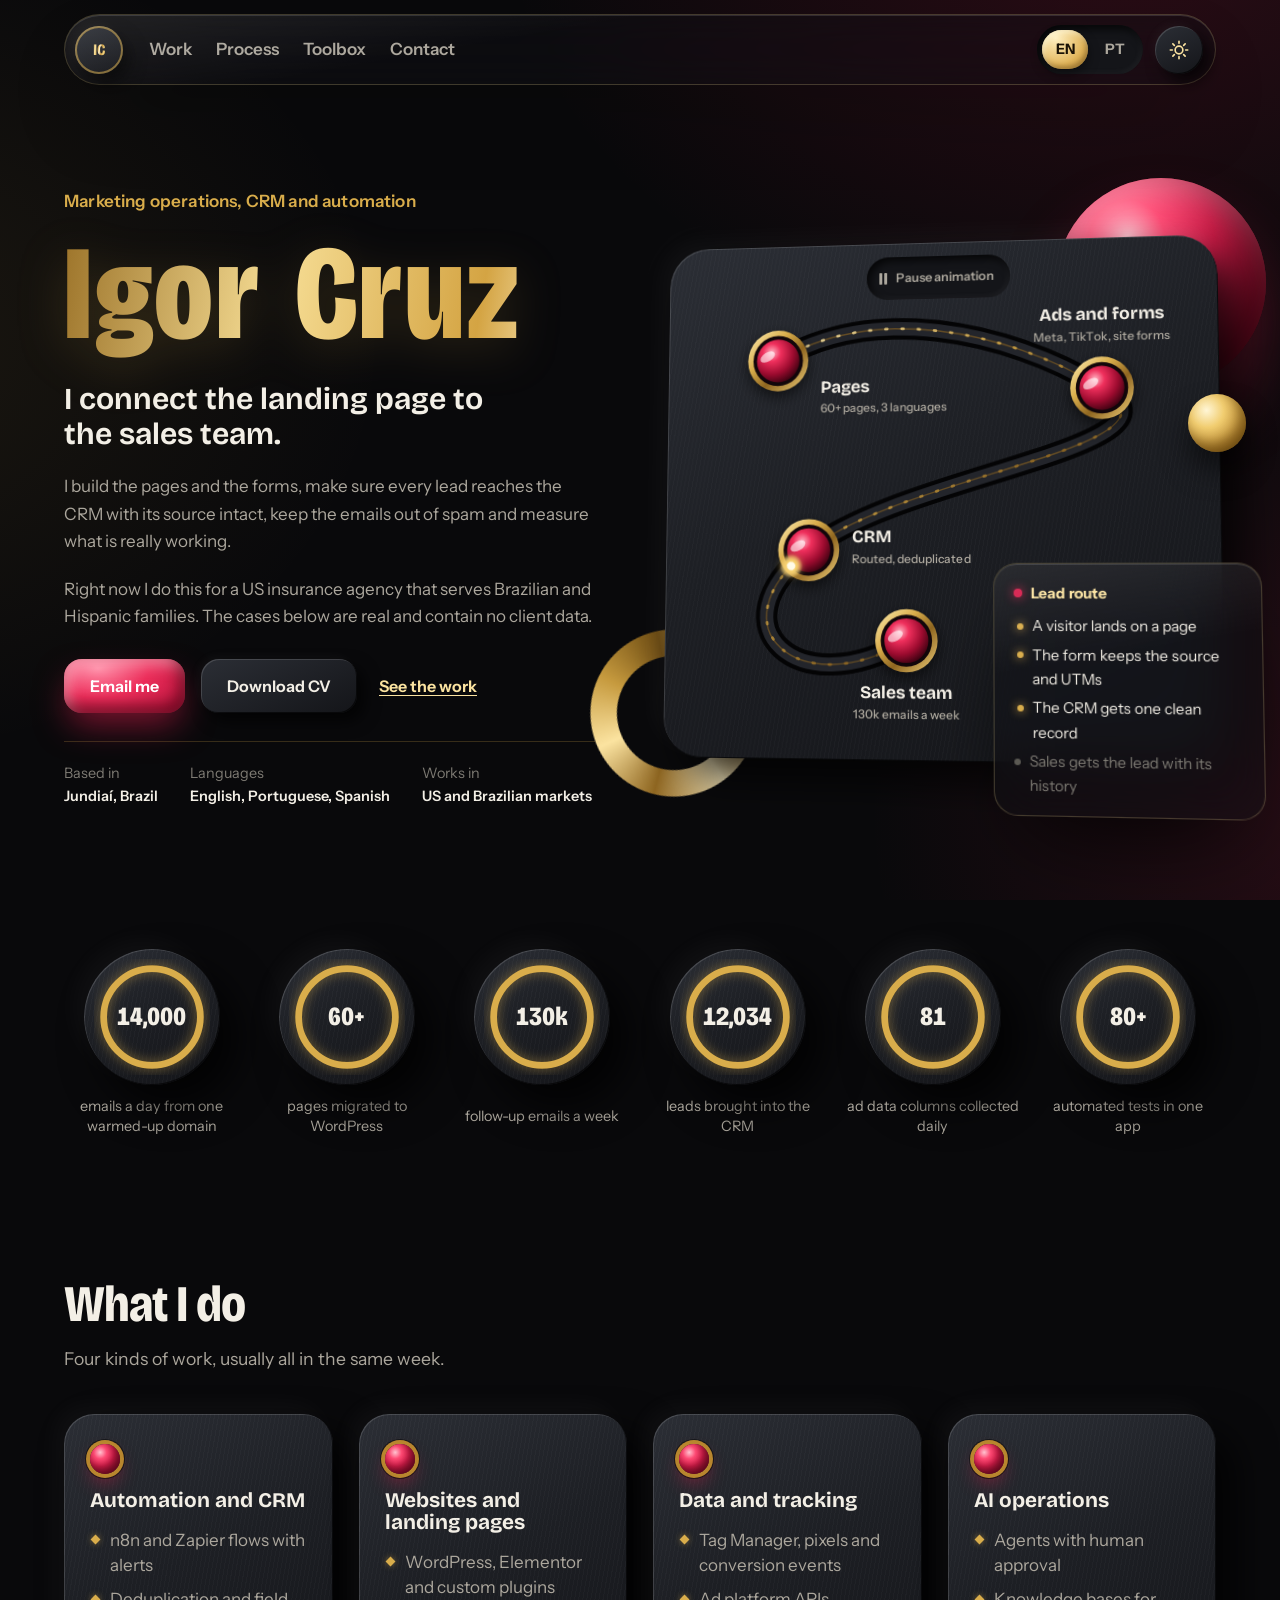
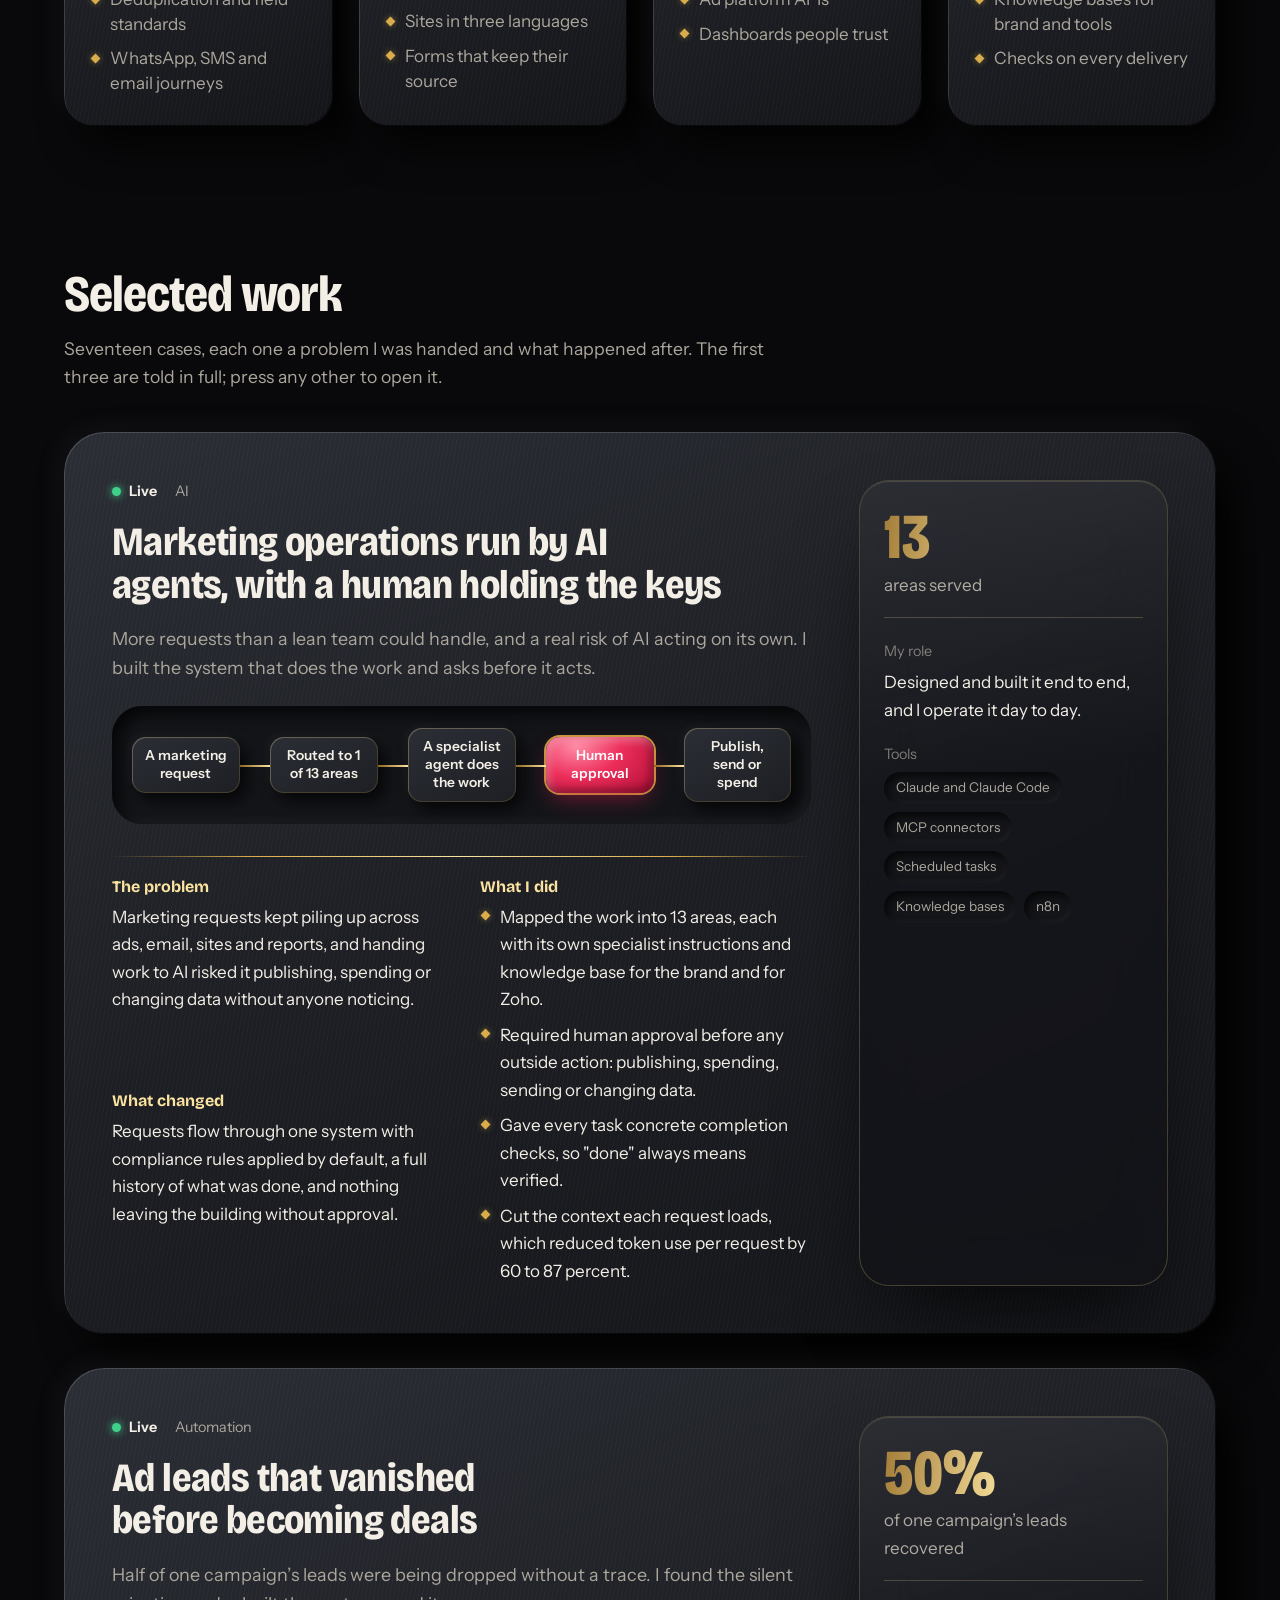
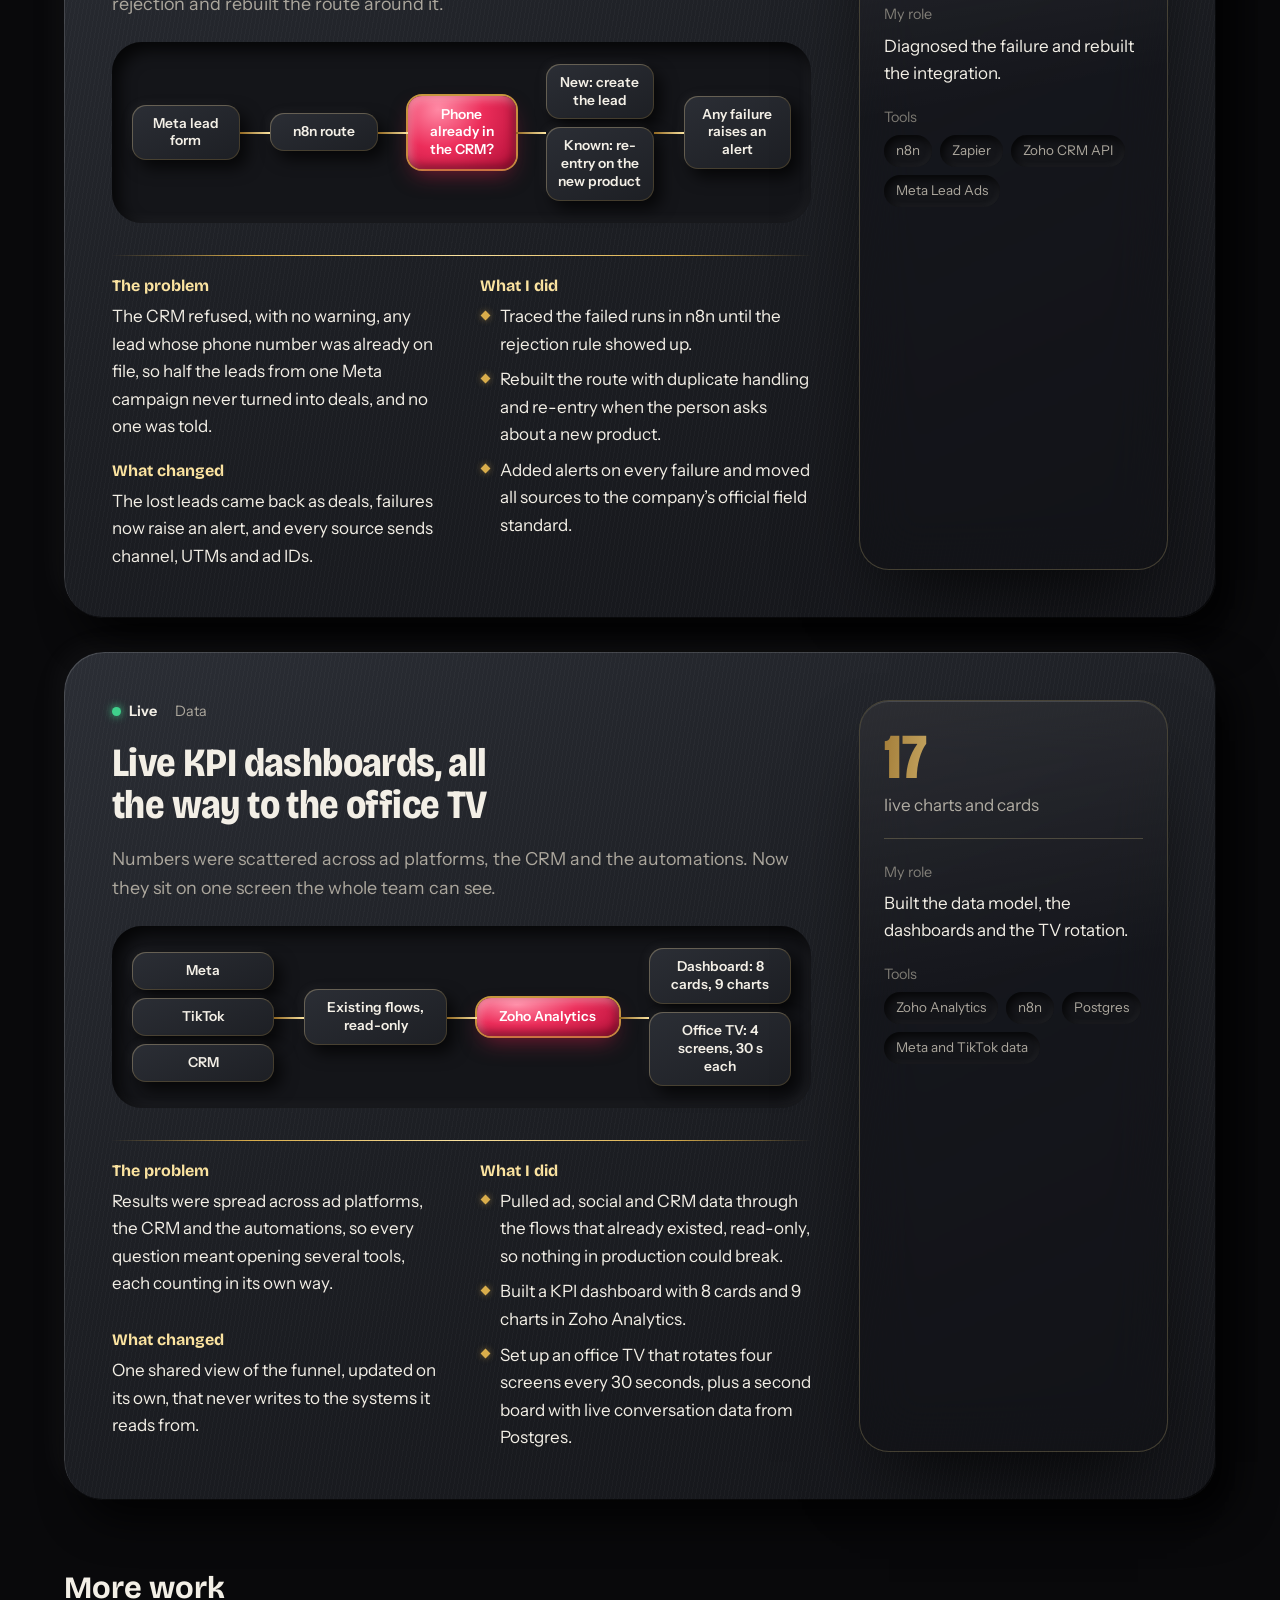
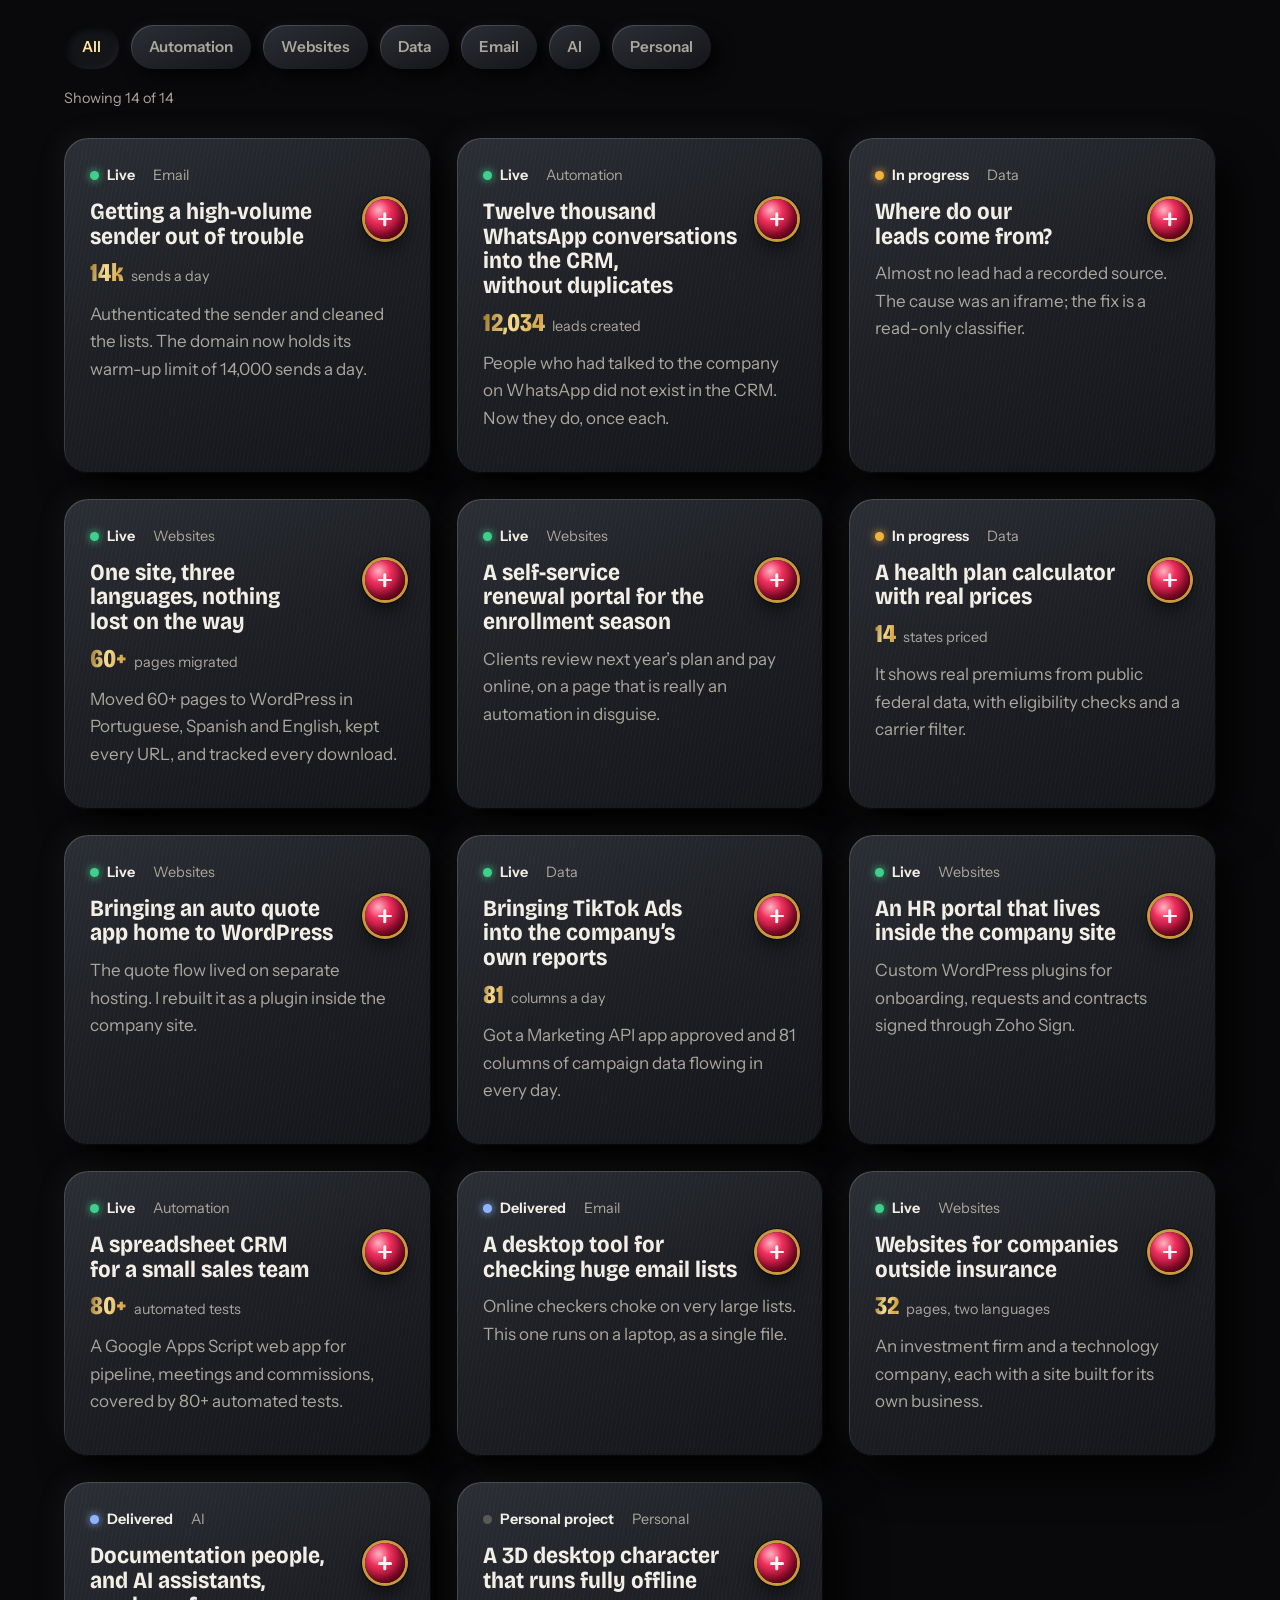
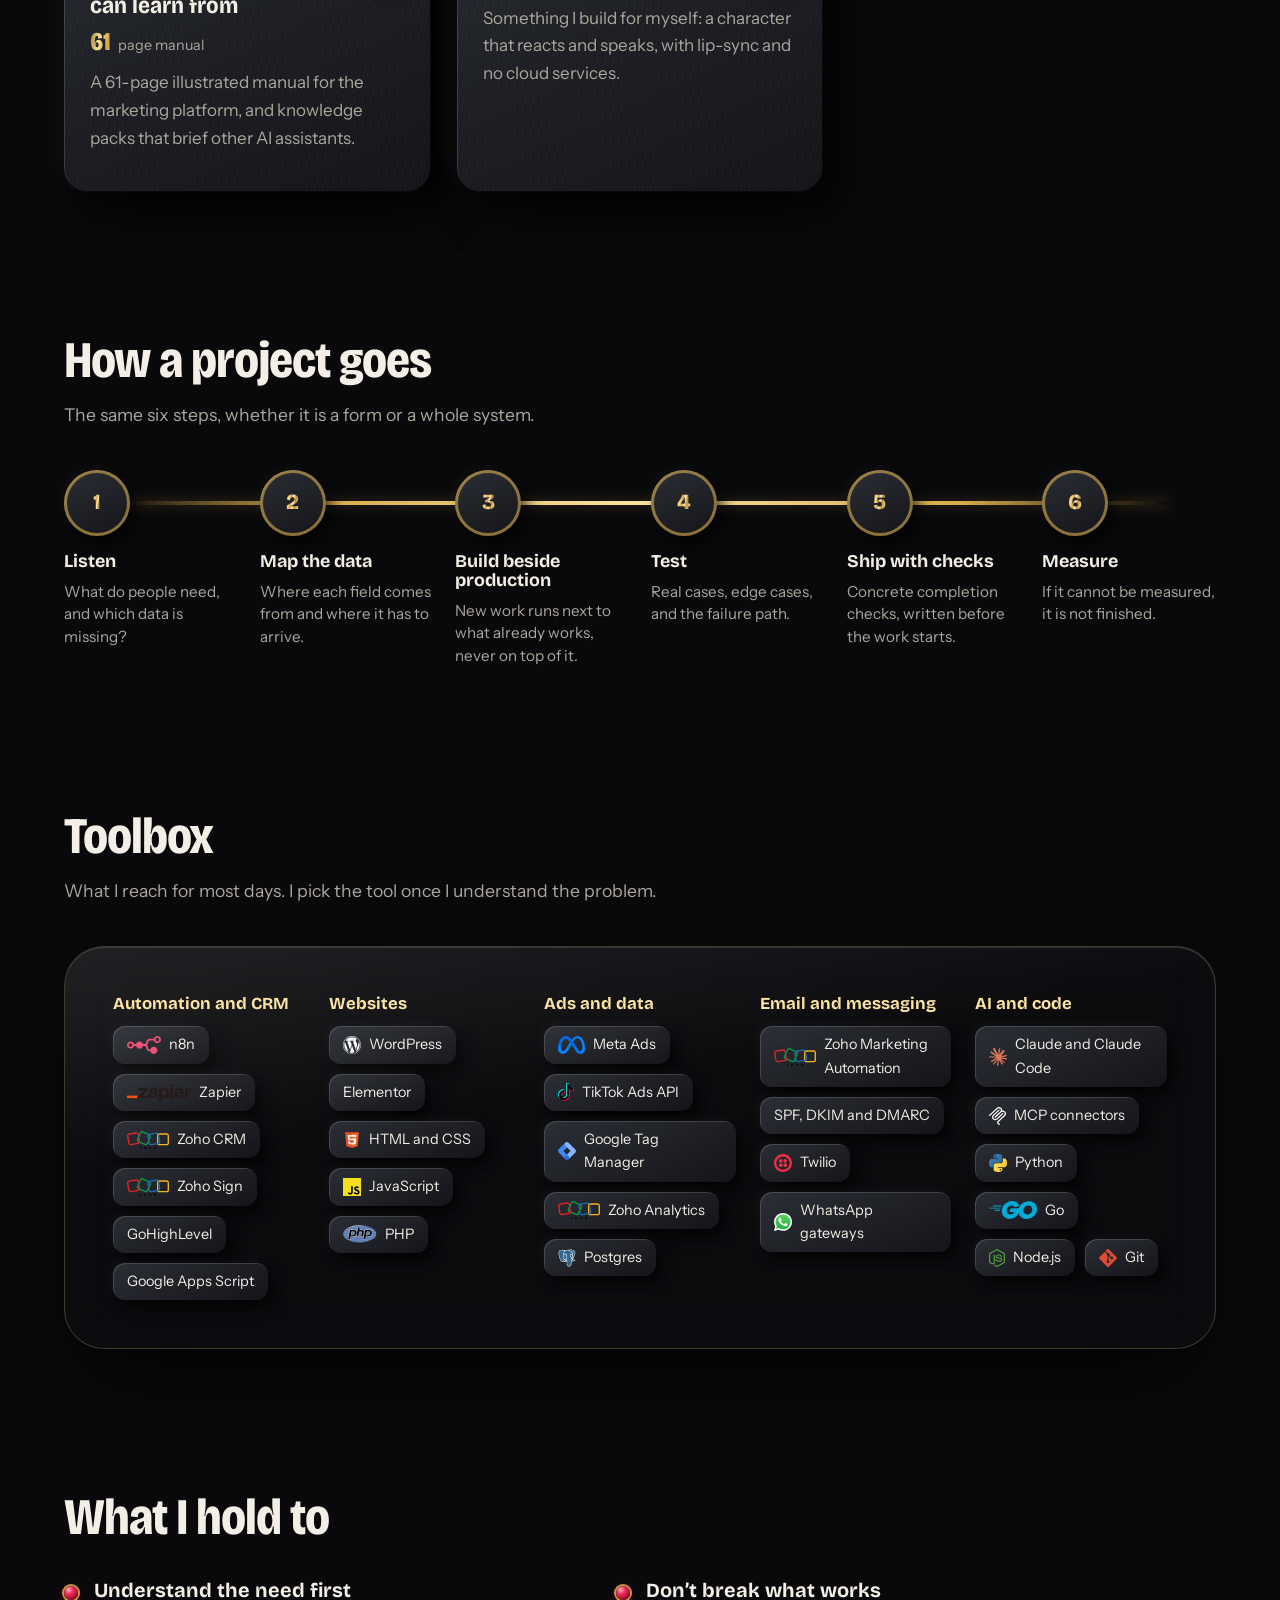
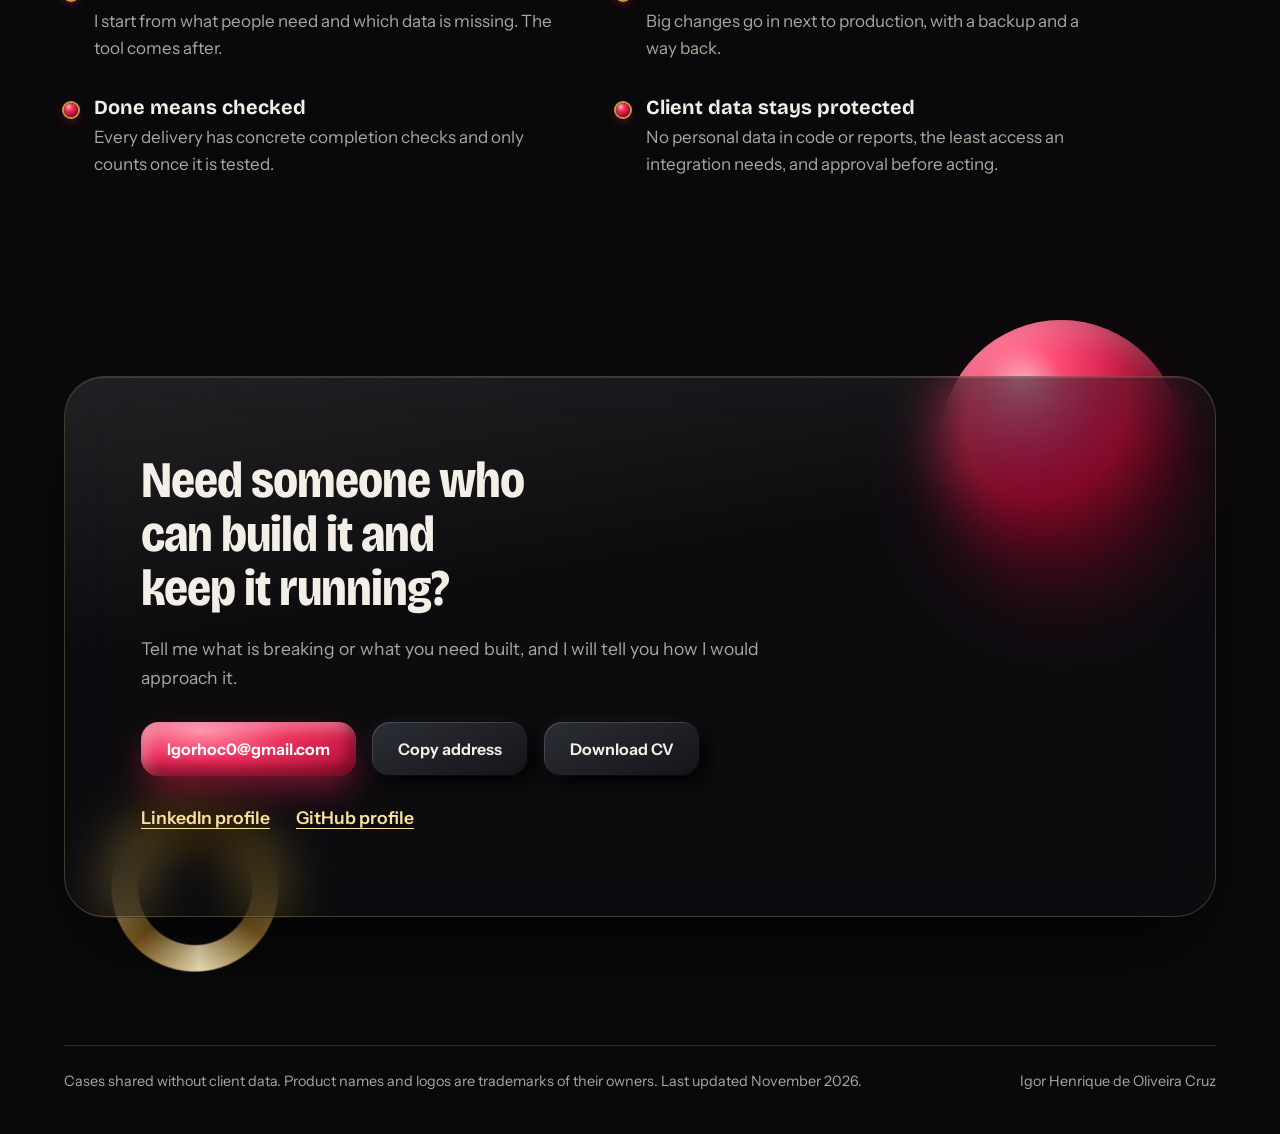
==== commit f0beb499: "Real tool icons, case flow diagrams, CV and LinkedIn, pause control, share card and Person schema; c" ====
--- a/index.html
+++ b/index.html
@@ -14,6 +14,11 @@
 <meta property="og:description" content="Portfolio of Igor Henrique de Oliveira Cruz: 17 case studies in CRM, automation, websites, data and applied AI for marketing teams.">
 <meta property="og:url" content="https://igor-hoc-cruz.github.io/">
 <meta property="og:locale" content="en_US">
+<meta property="og:image" content="https://igor-hoc-cruz.github.io/assets/share.jpg">
+<meta property="og:image:width" content="1200">
+<meta property="og:image:height" content="630">
+<meta name="twitter:card" content="summary_large_image">
+<script type="application/ld+json">{"@context":"https://schema.org","@type":"Person","name":"Igor Henrique de Oliveira Cruz","jobTitle":"Marketing operations, CRM and automation","url":"https://igor-hoc-cruz.github.io/","email":"mailto:Igorhoc0@gmail.com","address":{"@type":"PostalAddress","addressLocality":"Jundiaí","addressRegion":"SP","addressCountry":"BR"},"knowsLanguage":["en","pt","es"],"sameAs":["https://github.com/igor-hoc-cruz","https://www.linkedin.com/in/igor-henrique-de-oliveira-cruz-71066921b"]}</script>
 <meta name="theme-color" content="#09090b">
 <link rel="icon" href="assets/favicon.svg" type="image/svg+xml">
 <link rel="preconnect" href="https://fonts.googleapis.com">
@@ -51,11 +56,11 @@
       <p class="kicker">Marketing operations, CRM and automation</p>
       <h1 id="hero-name"><span class="gold-text">Igor Cruz</span></h1>
       <p class="hero-line">I connect the landing page to the sales team.</p>
-      <p class="hero-intro">I work where marketing meets the plumbing behind it. I build the pages and the forms, make sure every lead reaches the CRM with its source intact, keep the emails out of spam and measure what is really working.</p>
+      <p class="hero-intro">I build the pages and the forms, make sure every lead reaches the CRM with its source intact, keep the emails out of spam and measure what is really working.</p>
       <p class="hero-intro">Right now I do this for a US insurance agency that serves Brazilian and Hispanic families. The cases below are real and contain no client data.</p>
       <div class="actions">
         <a class="btn btn-ruby" href="mailto:Igorhoc0@gmail.com">Email me</a>
-        <button class="btn btn-metal copy-email" type="button" data-email="Igorhoc0@gmail.com" data-done="Copied">Copy address</button>
+        <a class="btn btn-metal" href="assets/cv/Igor_Cruz_CV_EN.pdf" type="application/pdf">Download CV</a>
         <a class="btn btn-quiet" href="#work">See the work</a>
       </div>
       <dl class="facts"><div><dt>Based in</dt><dd>Jundiaí, Brazil</dd></div><div><dt>Languages</dt><dd>English, Portuguese, Spanish</dd></div><div><dt>Works in</dt><dd>US and Brazilian markets</dd></div></dl>
@@ -147,6 +152,9 @@
       </g>
     </svg>
         <ol class="sr-only"><li>Pages: 60+ pages, 3 languages</li><li>Ads and forms: Meta, TikTok, site forms</li><li>CRM: Routed, deduplicated</li><li>Sales team: 130k emails a week</li></ol>
+        <button class="motion-toggle" type="button" aria-pressed="false" data-pause="Pause animation" data-play="Play animation">
+          <span class="mt-icon" aria-hidden="true"></span><span class="mt-label">Pause animation</span>
+        </button>
         <div class="hud glass" aria-hidden="true">
           <p class="hud-title"><span class="hud-dot"></span>Lead route</p>
           <ol class="hud-steps"><li data-i="0">A visitor lands on a page</li><li data-i="1">The form keeps the source and UTMs</li><li data-i="2">The CRM gets one clean record</li><li data-i="3">Sales gets the lead with its history</li></ol>
@@ -161,8 +169,8 @@
         <span class="dial metal" aria-hidden="true">
           <svg viewBox="0 0 120 120"><circle class="dial-track" cx="60" cy="60" r="50"/><circle class="dial-arc" cx="60" cy="60" r="50"/></svg>
         </span>
-        <strong class="gauge-value" data-value="17">17</strong>
-        <span class="gauge-label">case studies on this page</span>
+        <strong class="gauge-value" data-value="14,000">14,000</strong>
+        <span class="gauge-label">emails a day from one warmed-up domain</span>
       </li>
       <li class="gauge">
         <span class="dial metal" aria-hidden="true">
@@ -240,6 +248,13 @@
         <div class="case-meta"><span class="status" data-status="live"><span class="led" aria-hidden="true"></span>Live</span><span class="case-tag">AI</span></div>
         <h3 class="feature-title">Marketing operations run by AI agents, with a human holding the keys</h3>
         <p class="feature-summary">More requests than a lean team could handle, and a real risk of AI acting on its own. I built the system that does the work and asks before it acts.</p>
+        <ol class="flowline" aria-label="How it works">
+          <li class="stage" style="--i:0"><span class="fnode">A marketing request</span></li>
+          <li class="stage" style="--i:1"><span class="fnode">Routed to 1 of 13 areas</span></li>
+          <li class="stage" style="--i:2"><span class="fnode">A specialist agent does the work</span></li>
+          <li class="stage is-gate" style="--i:3"><span class="fnode">Human approval</span></li>
+          <li class="stage" style="--i:4"><span class="fnode">Publish, send or spend</span></li>
+        </ol>
         <div class="feature-story">
           <section><h4>The problem</h4><p>Marketing requests kept piling up across ads, email, sites and reports, and handing work to AI risked it publishing, spending or changing data without anyone noticing.</p></section>
           <section><h4>What I did</h4><ul class="did"><li>Mapped the work into 13 areas, each with its own specialist instructions and knowledge base for the brand and for Zoho.</li><li>Required human approval before any outside action: publishing, spending, sending or changing data.</li><li>Gave every task concrete completion checks, so &quot;done&quot; always means verified.</li><li>Cut the context each request loads, which reduced token use per request by 60 to 87 percent.</li></ul></section>
@@ -259,8 +274,15 @@
         <div class="case-meta"><span class="status" data-status="live"><span class="led" aria-hidden="true"></span>Live</span><span class="case-tag">Automation</span></div>
         <h3 class="feature-title">Ad leads that vanished before becoming deals</h3>
         <p class="feature-summary">Half of one campaign’s leads were being dropped without a trace. I found the silent rejection and rebuilt the route around it.</p>
+        <ol class="flowline" aria-label="How it works">
+          <li class="stage" style="--i:0"><span class="fnode">Meta lead form</span></li>
+          <li class="stage" style="--i:1"><span class="fnode">n8n route</span></li>
+          <li class="stage is-gate" style="--i:2"><span class="fnode">Phone already in the CRM?</span></li>
+          <li class="stage" style="--i:3"><span class="fnode">New: create the lead</span><span class="fnode">Known: re-entry on the new product</span></li>
+          <li class="stage" style="--i:4"><span class="fnode">Any failure raises an alert</span></li>
+        </ol>
         <div class="feature-story">
-          <section><h4>The problem</h4><p>The CRM quietly refused any lead whose phone number was already on file, so half the leads from one Meta campaign never turned into deals, and no one was told.</p></section>
+          <section><h4>The problem</h4><p>The CRM refused, with no warning, any lead whose phone number was already on file, so half the leads from one Meta campaign never turned into deals, and no one was told.</p></section>
           <section><h4>What I did</h4><ul class="did"><li>Traced the failed runs in n8n until the rejection rule showed up.</li><li>Rebuilt the route with duplicate handling and re-entry when the person asks about a new product.</li><li>Added alerts on every failure and moved all sources to the company’s official field standard.</li></ul></section>
           <section><h4>What changed</h4><p>The lost leads came back as deals, failures now raise an alert, and every source sends channel, UTMs and ad IDs.</p></section>
         </div>
@@ -278,6 +300,12 @@
         <div class="case-meta"><span class="status" data-status="live"><span class="led" aria-hidden="true"></span>Live</span><span class="case-tag">Data</span></div>
         <h3 class="feature-title">Live KPI dashboards, all the way to the office TV</h3>
         <p class="feature-summary">Numbers were scattered across ad platforms, the CRM and the automations. Now they sit on one screen the whole team can see.</p>
+        <ol class="flowline" aria-label="How it works">
+          <li class="stage" style="--i:0"><span class="fnode">Meta</span><span class="fnode">TikTok</span><span class="fnode">CRM</span></li>
+          <li class="stage" style="--i:1"><span class="fnode">Existing flows, read-only</span></li>
+          <li class="stage is-gate" style="--i:2"><span class="fnode">Zoho Analytics</span></li>
+          <li class="stage" style="--i:3"><span class="fnode">Dashboard: 8 cards, 9 charts</span><span class="fnode">Office TV: 4 screens, 30 s each</span></li>
+        </ol>
         <div class="feature-story">
           <section><h4>The problem</h4><p>Results were spread across ad platforms, the CRM and the automations, so every question meant opening several tools, each counting in its own way.</p></section>
           <section><h4>What I did</h4><ul class="did"><li>Pulled ad, social and CRM data through the flows that already existed, read-only, so nothing in production could break.</li><li>Built a KPI dashboard with 8 cards and 9 charts in Zoho Analytics.</li><li>Set up an office TV that rotates four screens every 30 seconds, plus a second board with live conversation data from Postgres.</li></ul></section>
@@ -352,7 +380,7 @@
       <div class="case-meta"><span class="status" data-status="progress"><span class="led" aria-hidden="true"></span>In progress</span><span class="case-tag">Data</span></div>
       <h3 class="case-title">
         <button class="case-toggle" type="button" aria-expanded="true" aria-controls="case-lead-source-body" data-open="Open case" data-close="Close case">
-          <span class="case-title-text">Where do our leads actually come from?</span>
+          <span class="case-title-text">Where do our leads come from?</span>
           <span class="case-knob" aria-hidden="true"></span>
         </button>
       </h3>
@@ -420,7 +448,7 @@
         </button>
       </h3>
       <p class="case-metric"><strong class="gold-text">14</strong> states priced</p>
-      <p class="case-summary">Instead of estimates, it shows real premiums from public federal data, with eligibility checks and a carrier filter.</p>
+      <p class="case-summary">It shows real premiums from public federal data, with eligibility checks and a carrier filter.</p>
       <div class="case-body" id="case-aca-calculator-body">
         <div class="case-body-inner">
           <div class="story">
@@ -499,7 +527,7 @@
       <div class="case-meta"><span class="status" data-status="live"><span class="led" aria-hidden="true"></span>Live</span><span class="case-tag">Automation</span></div>
       <h3 class="case-title">
         <button class="case-toggle" type="button" aria-expanded="true" aria-controls="case-light-crm-body" data-open="Open case" data-close="Close case">
-          <span class="case-title-text">A CRM a non-technical team actually uses</span>
+          <span class="case-title-text">A spreadsheet CRM for a small sales team</span>
           <span class="case-knob" aria-hidden="true"></span>
         </button>
       </h3>
@@ -546,7 +574,7 @@
         </button>
       </h3>
       <p class="case-metric"><strong class="gold-text">32</strong> pages, two languages</p>
-      <p class="case-summary">An investment firm and a technology company, each with a site built around what they actually need.</p>
+      <p class="case-summary">An investment firm and a technology company, each with a site built for its own business.</p>
       <div class="case-body" id="case-company-sites-body">
         <div class="case-body-inner">
           <div class="story">
@@ -572,7 +600,7 @@
         <div class="case-body-inner">
           <div class="story">
             <section><h4>The problem</h4><p>Knowledge about the tools lived in people’s heads, and every new AI assistant started from zero.</p></section>
-            <section><h4>What I did</h4><ul class="did"><li>Wrote a 61-page manual in the brand’s colours covering every module, with a catalog of triggers and actions.</li><li>Packaged brand, tone and compliance rules as knowledge bases other assistants can load.</li><li>Generated the PDF from source, so updates are a rebuild, not a redesign.</li></ul></section>
+            <section><h4>What I did</h4><ul class="did"><li>Wrote a 61-page manual in the brand’s colours covering every module, with a catalog of triggers and actions.</li><li>Packaged brand, tone and compliance rules as knowledge bases other assistants can load.</li><li>Generated the PDF from source, so an update is one rebuild.</li></ul></section>
             <section><h4>What changed</h4><p>One reference for people and one for machines, both kept in sync with how the work is really done.</p></section>
           </div>
           <ul class="chips" aria-label="Tools"><li>Python</li><li>PDF generation</li><li>Markdown knowledge bases</li></ul>
@@ -643,28 +671,28 @@
   <section class="toolbox" id="toolbox" aria-labelledby="toolbox-title">
     <div class="section-head">
       <h2 id="toolbox-title">Toolbox</h2>
-      <p>What I reach for most days. I pick the tool after I understand the problem, not before.</p>
+      <p>What I reach for most days. I pick the tool once I understand the problem.</p>
     </div>
     <div class="tray glass">
       <div class="tool-group">
         <h3>Automation and CRM</h3>
-        <ul><li>n8n</li><li>Zapier</li><li>Zoho CRM</li><li>Zoho Sign</li><li>GoHighLevel</li><li>Google Apps Script</li></ul>
+        <ul><li><img class="tool-ic" src="assets/icons/n8n.svg" alt="" width="18" height="18" loading="lazy">n8n</li><li><img class="tool-ic" src="assets/icons/zapier.svg" alt="" width="18" height="18" loading="lazy">Zapier</li><li><img class="tool-ic" src="assets/icons/zoho.svg" alt="" width="18" height="18" loading="lazy">Zoho CRM</li><li><img class="tool-ic" src="assets/icons/zoho.svg" alt="" width="18" height="18" loading="lazy">Zoho Sign</li><li>GoHighLevel</li><li>Google Apps Script</li></ul>
       </div>
       <div class="tool-group">
         <h3>Websites</h3>
-        <ul><li>WordPress</li><li>Elementor</li><li>HTML and CSS</li><li>JavaScript</li><li>PHP</li></ul>
+        <ul><li><img class="tool-ic is-ink" src="assets/icons/wordpress.svg" alt="" width="18" height="18" loading="lazy">WordPress</li><li>Elementor</li><li><img class="tool-ic" src="assets/icons/html.svg" alt="" width="18" height="18" loading="lazy">HTML and CSS</li><li><img class="tool-ic" src="assets/icons/javascript.svg" alt="" width="18" height="18" loading="lazy">JavaScript</li><li><img class="tool-ic" src="assets/icons/php.svg" alt="" width="18" height="18" loading="lazy">PHP</li></ul>
       </div>
       <div class="tool-group">
         <h3>Ads and data</h3>
-        <ul><li>Meta Ads</li><li>TikTok Ads API</li><li>Google Tag Manager</li><li>Zoho Analytics</li><li>Postgres</li></ul>
+        <ul><li><img class="tool-ic" src="assets/icons/meta.svg" alt="" width="18" height="18" loading="lazy">Meta Ads</li><li><img class="tool-ic" src="assets/icons/tiktok.svg" alt="" width="18" height="18" loading="lazy">TikTok Ads API</li><li><img class="tool-ic" src="assets/icons/google-tag-manager.svg" alt="" width="18" height="18" loading="lazy">Google Tag Manager</li><li><img class="tool-ic" src="assets/icons/zoho.svg" alt="" width="18" height="18" loading="lazy">Zoho Analytics</li><li><img class="tool-ic" src="assets/icons/postgres.svg" alt="" width="18" height="18" loading="lazy">Postgres</li></ul>
       </div>
       <div class="tool-group">
         <h3>Email and messaging</h3>
-        <ul><li>Zoho Marketing Automation</li><li>SPF, DKIM and DMARC</li><li>Twilio</li><li>WhatsApp gateways</li></ul>
+        <ul><li><img class="tool-ic" src="assets/icons/zoho.svg" alt="" width="18" height="18" loading="lazy">Zoho Marketing Automation</li><li>SPF, DKIM and DMARC</li><li><img class="tool-ic" src="assets/icons/twilio.svg" alt="" width="18" height="18" loading="lazy">Twilio</li><li><img class="tool-ic" src="assets/icons/whatsapp.svg" alt="" width="18" height="18" loading="lazy">WhatsApp gateways</li></ul>
       </div>
       <div class="tool-group">
         <h3>AI and code</h3>
-        <ul><li>Claude and Claude Code</li><li>MCP connectors</li><li>Python</li><li>Go</li><li>Node.js</li><li>Git</li></ul>
+        <ul><li><img class="tool-ic" src="assets/icons/claude.svg" alt="" width="18" height="18" loading="lazy">Claude and Claude Code</li><li><img class="tool-ic is-ink" src="assets/icons/mcp.svg" alt="" width="18" height="18" loading="lazy">MCP connectors</li><li><img class="tool-ic" src="assets/icons/python.svg" alt="" width="18" height="18" loading="lazy">Python</li><li><img class="tool-ic" src="assets/icons/go.svg" alt="" width="18" height="18" loading="lazy">Go</li><li><img class="tool-ic" src="assets/icons/nodejs.svg" alt="" width="18" height="18" loading="lazy">Node.js</li><li><img class="tool-ic" src="assets/icons/git-icon.svg" alt="" width="18" height="18" loading="lazy">Git</li></ul>
       </div>
     </div>
   </section>
@@ -686,13 +714,17 @@
       <div class="actions">
         <a class="btn btn-ruby" href="mailto:Igorhoc0@gmail.com">Igorhoc0@gmail.com</a>
         <button class="btn btn-metal copy-email" type="button" data-email="Igorhoc0@gmail.com" data-done="Copied">Copy address</button>
-        <a class="btn btn-quiet" href="https://github.com/igor-hoc-cruz">GitHub profile</a>
-      </div>
+        <a class="btn btn-metal" href="assets/cv/Igor_Cruz_CV_EN.pdf" type="application/pdf">Download CV</a>
+      </div>
+      <p class="contact-links">
+        <a href="https://www.linkedin.com/in/igor-henrique-de-oliveira-cruz-71066921b" rel="me">LinkedIn profile</a>
+        <a href="https://github.com/igor-hoc-cruz" rel="me">GitHub profile</a>
+      </p>
     </div>
   </section>
 </main>
 <footer class="foot">
-  <p>Cases shared without client data. Last updated November 2026.</p>
+  <p>Cases shared without client data. Product names and logos are trademarks of their owners. Last updated November 2026.</p>
   <p>Igor Henrique de Oliveira Cruz</p>
 </footer>
 </div>
--- a/assets/site.css
+++ b/assets/site.css
@@ -1,4 +1,4 @@
-﻿/*
+/*
  * site.css — Igor Cruz portfolio
  * ---------------------------------------------------------------------------
  * Palette: obsidian black, machined gunmetal, ruby, gold.
@@ -445,8 +445,10 @@
 .hero h1 {
   font-size: var(--size-h1);
   font-weight: 800;
-  font-variation-settings: "wdth" 76, "opsz" 96;
-  letter-spacing: -0.04em;
+  font-variation-settings: "wdth" 80, "opsz" 96;
+  /* A little air between letters so the condensed gold glyphs never touch */
+  letter-spacing: 0.02em;
+  word-spacing: 0.06em;
   line-height: 0.88;
   padding-bottom: 0.06em;
 }
@@ -954,6 +956,91 @@
   color: var(--ink-soft);
 }
 
+.contact-links { display: flex; flex-wrap: wrap; gap: 8px 26px; font-weight: 600; }
+.contact-links a { display: inline-flex; align-items: center; min-height: 44px; }
+
+/* ===== Flow diagrams in the featured cases =====
+ * Stages read left to right on a gold rail; a pulse runs along each link.
+ * The ruby stage is the decision point. Vertical on narrow screens. */
+.flowline {
+  display: grid;
+  grid-auto-flow: column;
+  grid-auto-columns: minmax(0, 1fr);
+  gap: 30px;
+  margin: 6px 0 4px;
+  padding: 22px 20px;
+  border-radius: var(--r-panel);
+  background: var(--steel-1);
+  box-shadow: var(--neu-press);
+}
+.stage { position: relative; display: grid; align-content: center; gap: 8px; }
+.stage + .stage::before {
+  content: "";
+  position: absolute;
+  left: -30px;
+  top: 50%;
+  width: 30px;
+  height: 2px;
+  background: linear-gradient(90deg, var(--gold-deep), var(--gold-hi), var(--gold-deep));
+  background-size: 200% 100%;
+  animation: link-flow 1.6s linear infinite;
+  animation-delay: calc(var(--i) * 0.25s);
+}
+@keyframes link-flow { to { background-position: -200% 0; } }
+.fnode {
+  display: block;
+  padding: 10px 12px;
+  border-radius: 14px;
+  font-size: 0.86rem;
+  font-weight: 600;
+  line-height: 1.3;
+  text-align: center;
+  color: var(--ink);
+  background: linear-gradient(155deg, var(--steel-3), var(--steel-2));
+  box-shadow: var(--neu-raise-sm), inset 1px 1px 0 var(--bevel-hi), inset 0 0 0 1px rgb(217 173 75 / 0.2);
+}
+.stage.is-gate .fnode {
+  color: #fff;
+  background: radial-gradient(130% 170% at 28% 18%, #ff8aa5 0%, #ec2d5a 32%, #b5113a 70%, #6c0620 100%);
+  box-shadow: 0 10px 22px -6px rgb(214 29 75 / 0.55), inset -3px -4px 8px rgb(60 0 15 / 0.5), inset 3px 4px 8px rgb(255 205 216 / 0.45), 0 0 0 2px #c69a3e;
+}
+
+/* ===== Real tool icons ===== */
+.tool-group li { display: inline-flex; align-items: center; gap: 8px; }
+.tool-ic { width: auto; height: 18px; max-width: 64px; flex: none; object-fit: contain; }
+:root:not([data-theme="platinum"]) .tool-ic.is-ink { filter: invert(1) brightness(1.6); }
+
+/* ===== Pause control for the looping animations (WCAG 2.2.2) ===== */
+.motion-toggle {
+  position: absolute;
+  top: 14px;
+  left: 50%;
+  transform: translateX(-50%);
+  z-index: 2;
+  display: inline-flex;
+  align-items: center;
+  gap: 8px;
+  min-height: 44px;
+  padding: 0 16px 0 12px;
+  border: 0;
+  border-radius: var(--r-pill);
+  color: var(--ink-soft);
+  font: 600 0.8rem/1 var(--font-body);
+  cursor: pointer;
+  background: var(--steel-1);
+  box-shadow: var(--neu-press-sm);
+}
+.motion-toggle:hover { color: var(--ink); }
+.mt-icon { position: relative; width: 10px; height: 12px; }
+.mt-icon::before, .mt-icon::after { content: ""; position: absolute; top: 0; width: 3px; height: 12px; border-radius: 1px; background: currentColor; }
+.mt-icon::before { left: 1px; } .mt-icon::after { right: 1px; }
+/* Paused: the icon becomes a play triangle */
+.motion-toggle[aria-pressed="true"] .mt-icon::before { left: 1px; width: 0; height: 0; border-radius: 0; background: none; border-left: 10px solid currentColor; border-top: 6px solid transparent; border-bottom: 6px solid transparent; }
+.motion-toggle[aria-pressed="true"] .mt-icon::after { display: none; }
+
+.motion-paused .ch-flow, .motion-paused .hud-dot, .motion-paused .stage::before,
+.motion-paused .gem-glow { animation-play-state: paused !important; }
+
 @supports not ((backdrop-filter: blur(1px)) or (-webkit-backdrop-filter: blur(1px))) {
   .glass { background: var(--steel-2); }
 }
@@ -973,6 +1060,9 @@
   .feature { grid-template-columns: minmax(0, 1fr); }
   .feature-story, .story { grid-template-columns: minmax(0, 1fr); gap: 18px; }
   .feature-story { grid-template-areas: "problem" "did" "result"; }
+  .flowline { grid-auto-flow: row; grid-auto-columns: auto; gap: 26px; }
+  .stage + .stage::before { left: 50%; top: -26px; width: 2px; height: 26px; background: linear-gradient(180deg, var(--gold-deep), var(--gold-hi), var(--gold-deep)); background-size: 100% 200%; animation-name: link-flow-v; }
+  @keyframes link-flow-v { to { background-position: 0 -200%; } }
 }
 
 @media (max-width: 720px) {
@@ -990,6 +1080,7 @@
   .actions .btn { flex: 1 1 auto; }
   .actions .btn-quiet { flex: 0 0 auto; }
   .hud { position: relative; right: auto; bottom: auto; width: auto; margin: 14px 0 0; transform: none; }
+  .motion-toggle { position: relative; top: auto; left: auto; transform: none; margin-top: 12px; }
   .gem-label { font-size: 21px; }
   .gem-note { font-size: 15px; }
   .obj-ruby { width: 140px; height: 140px; }
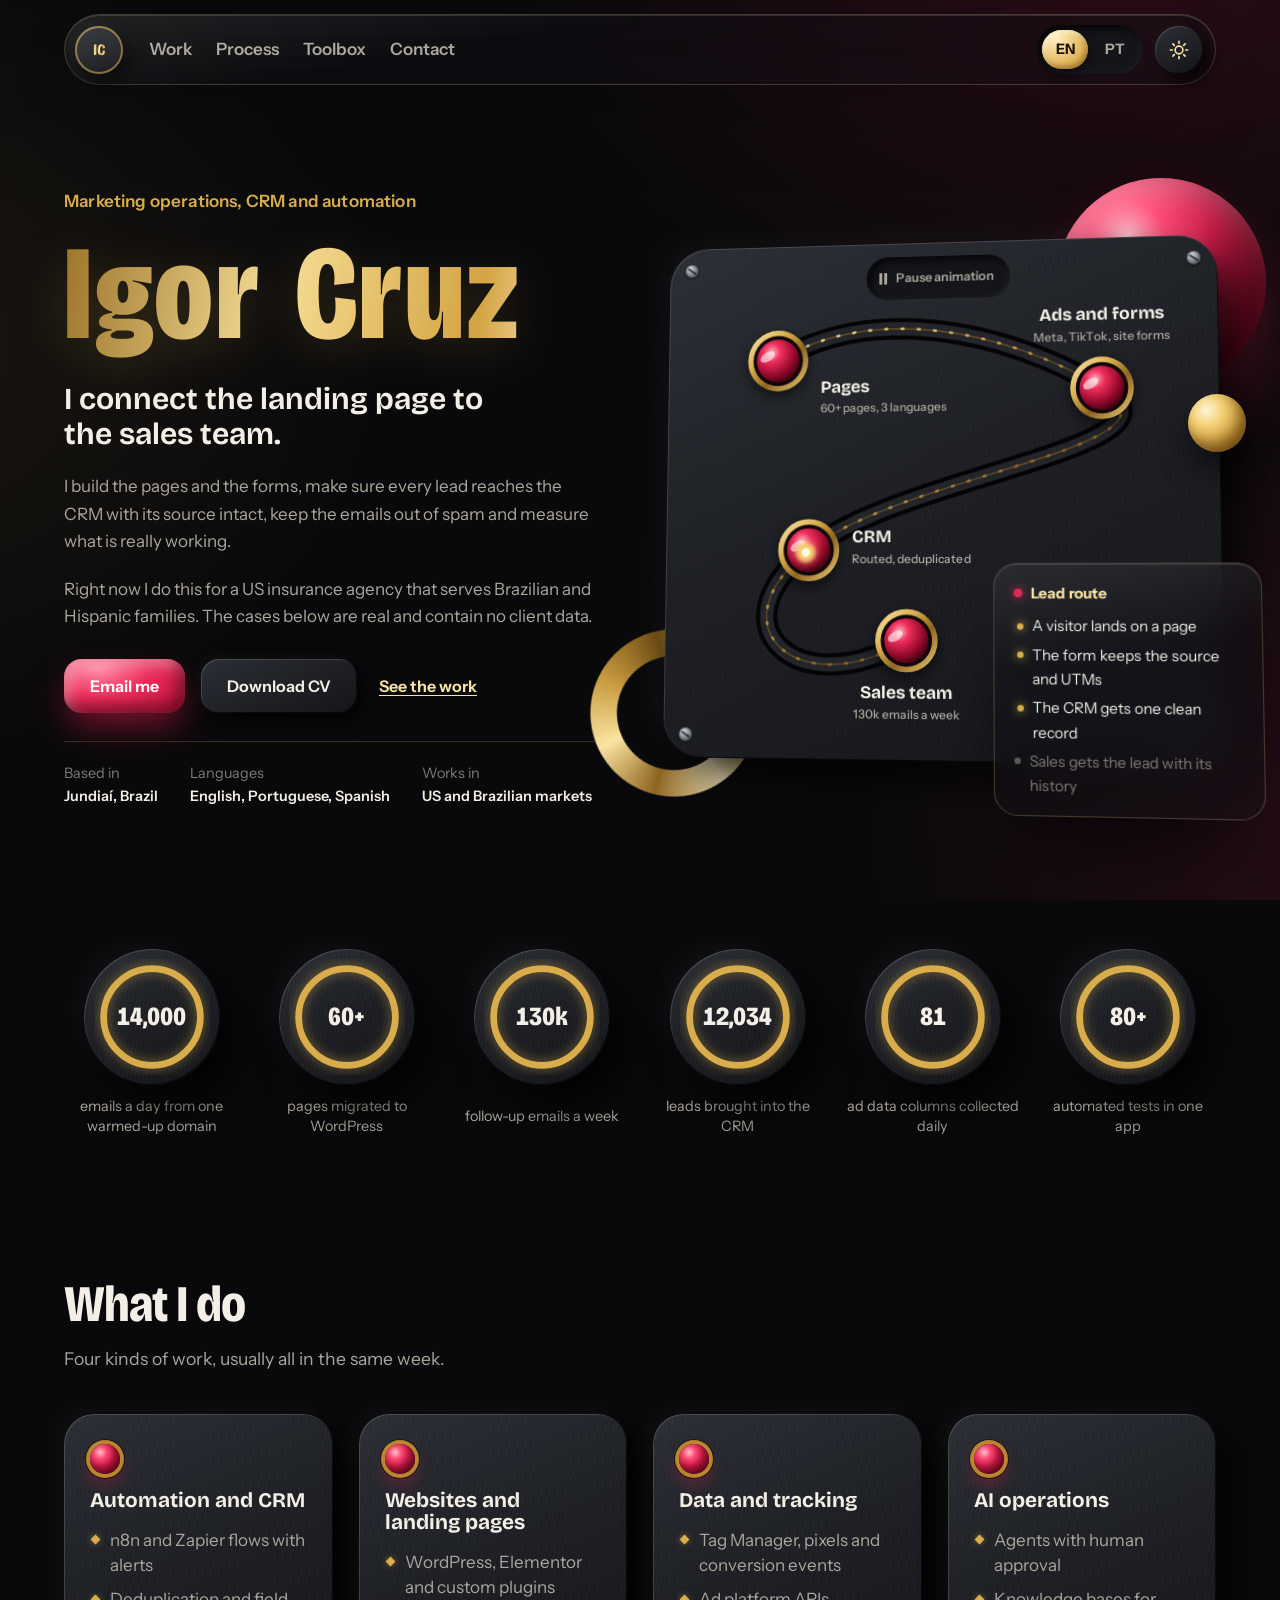
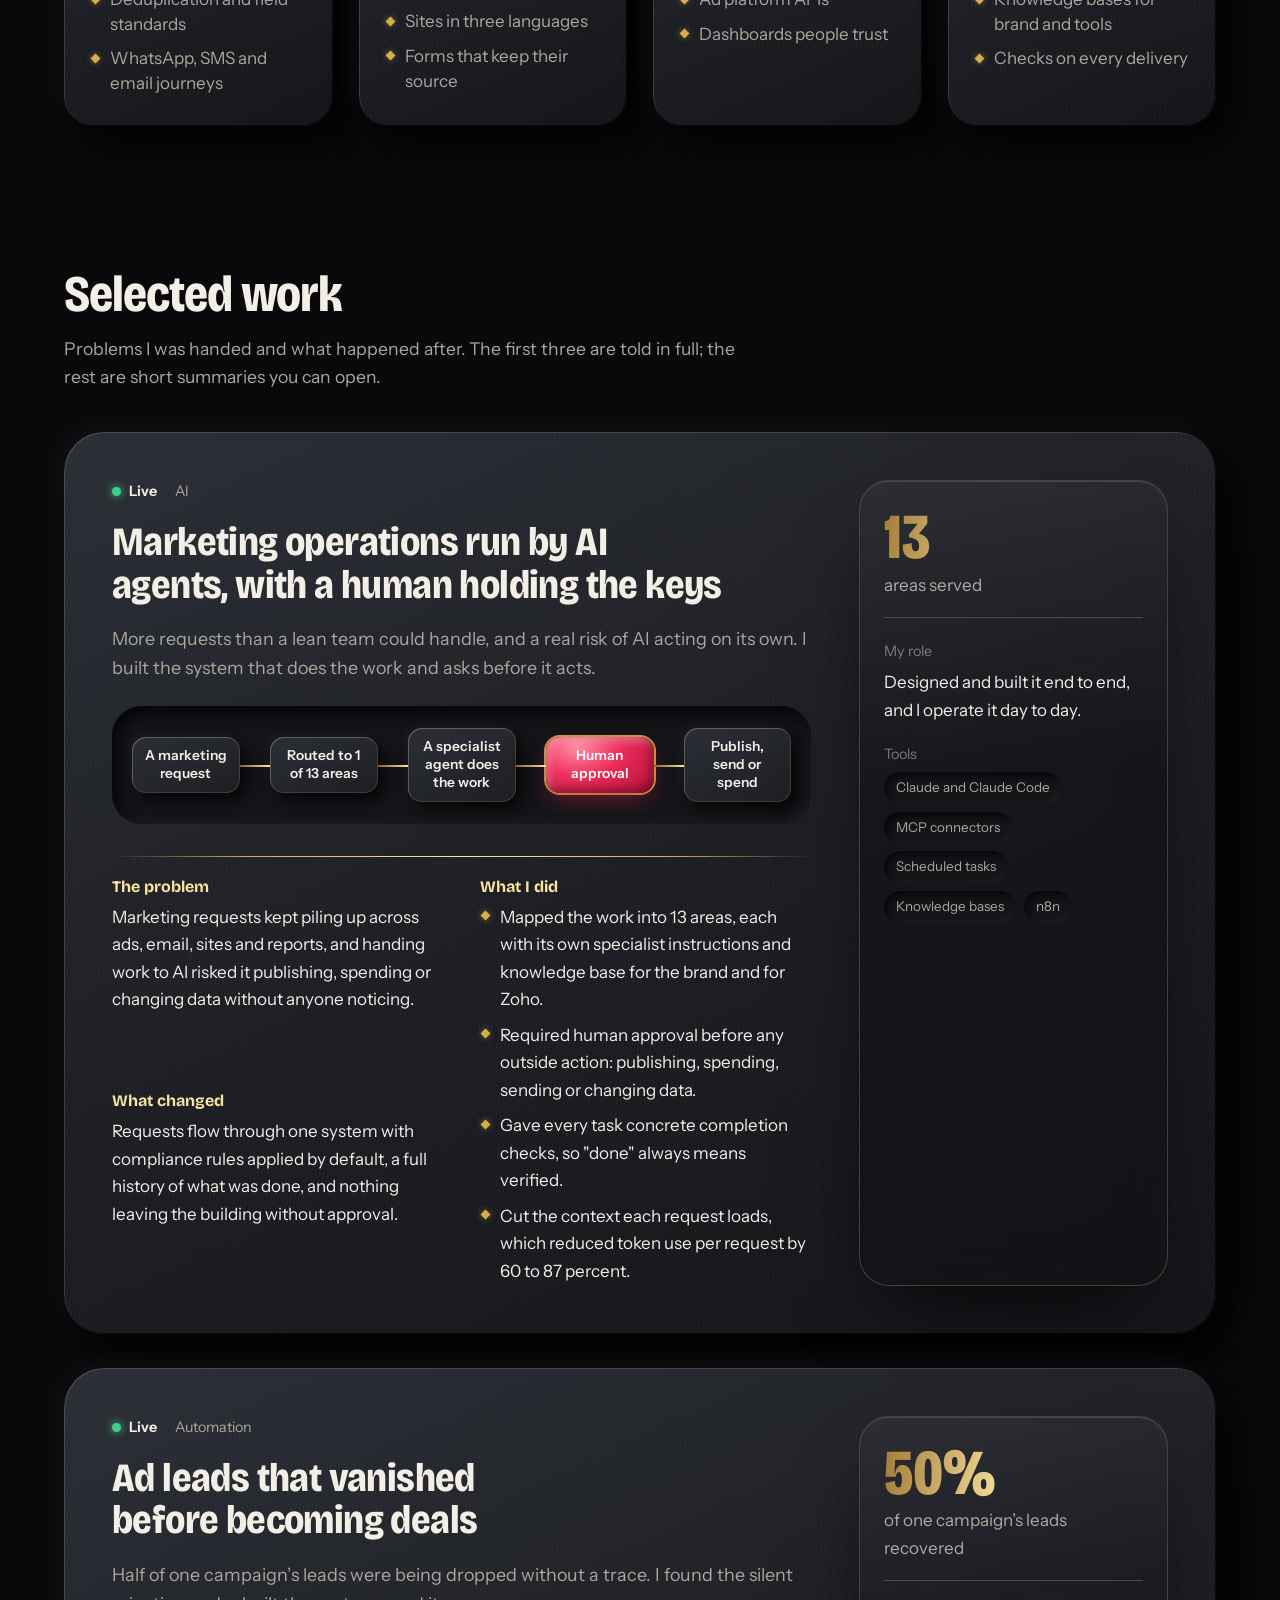
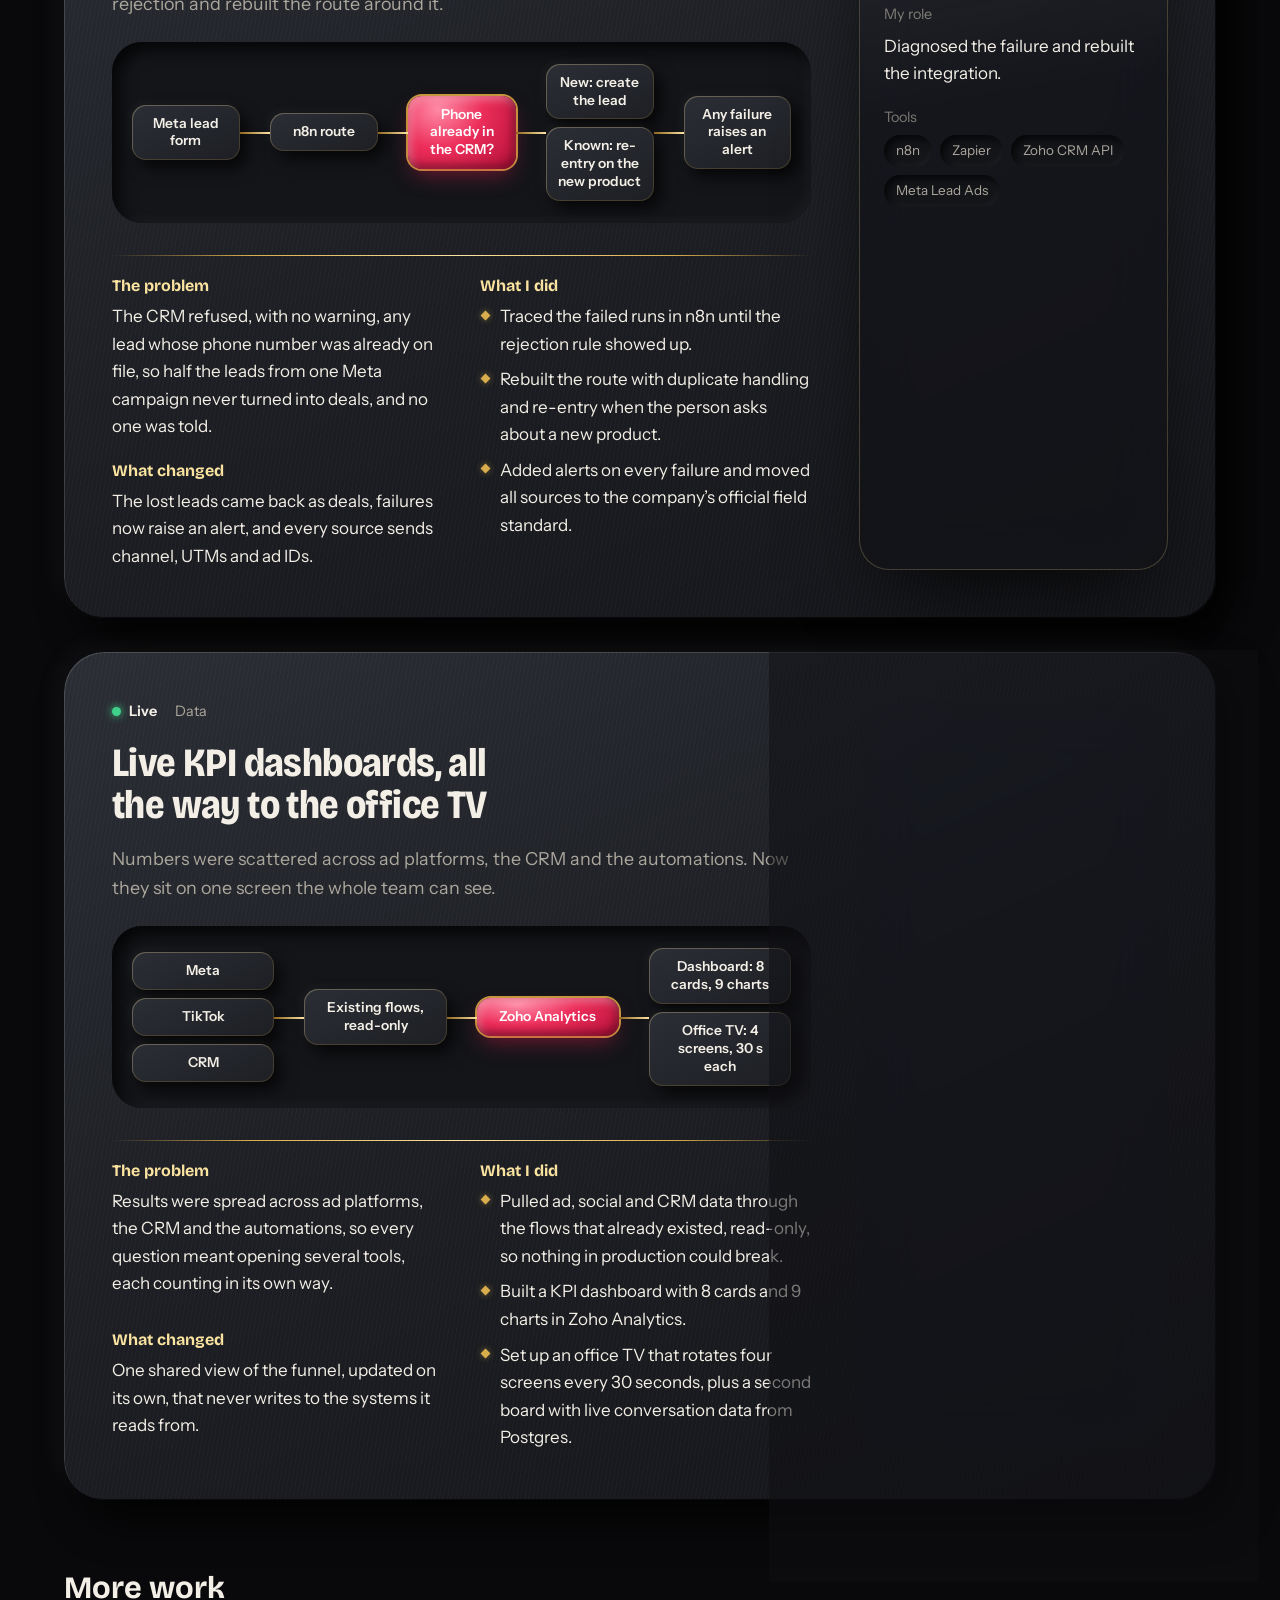
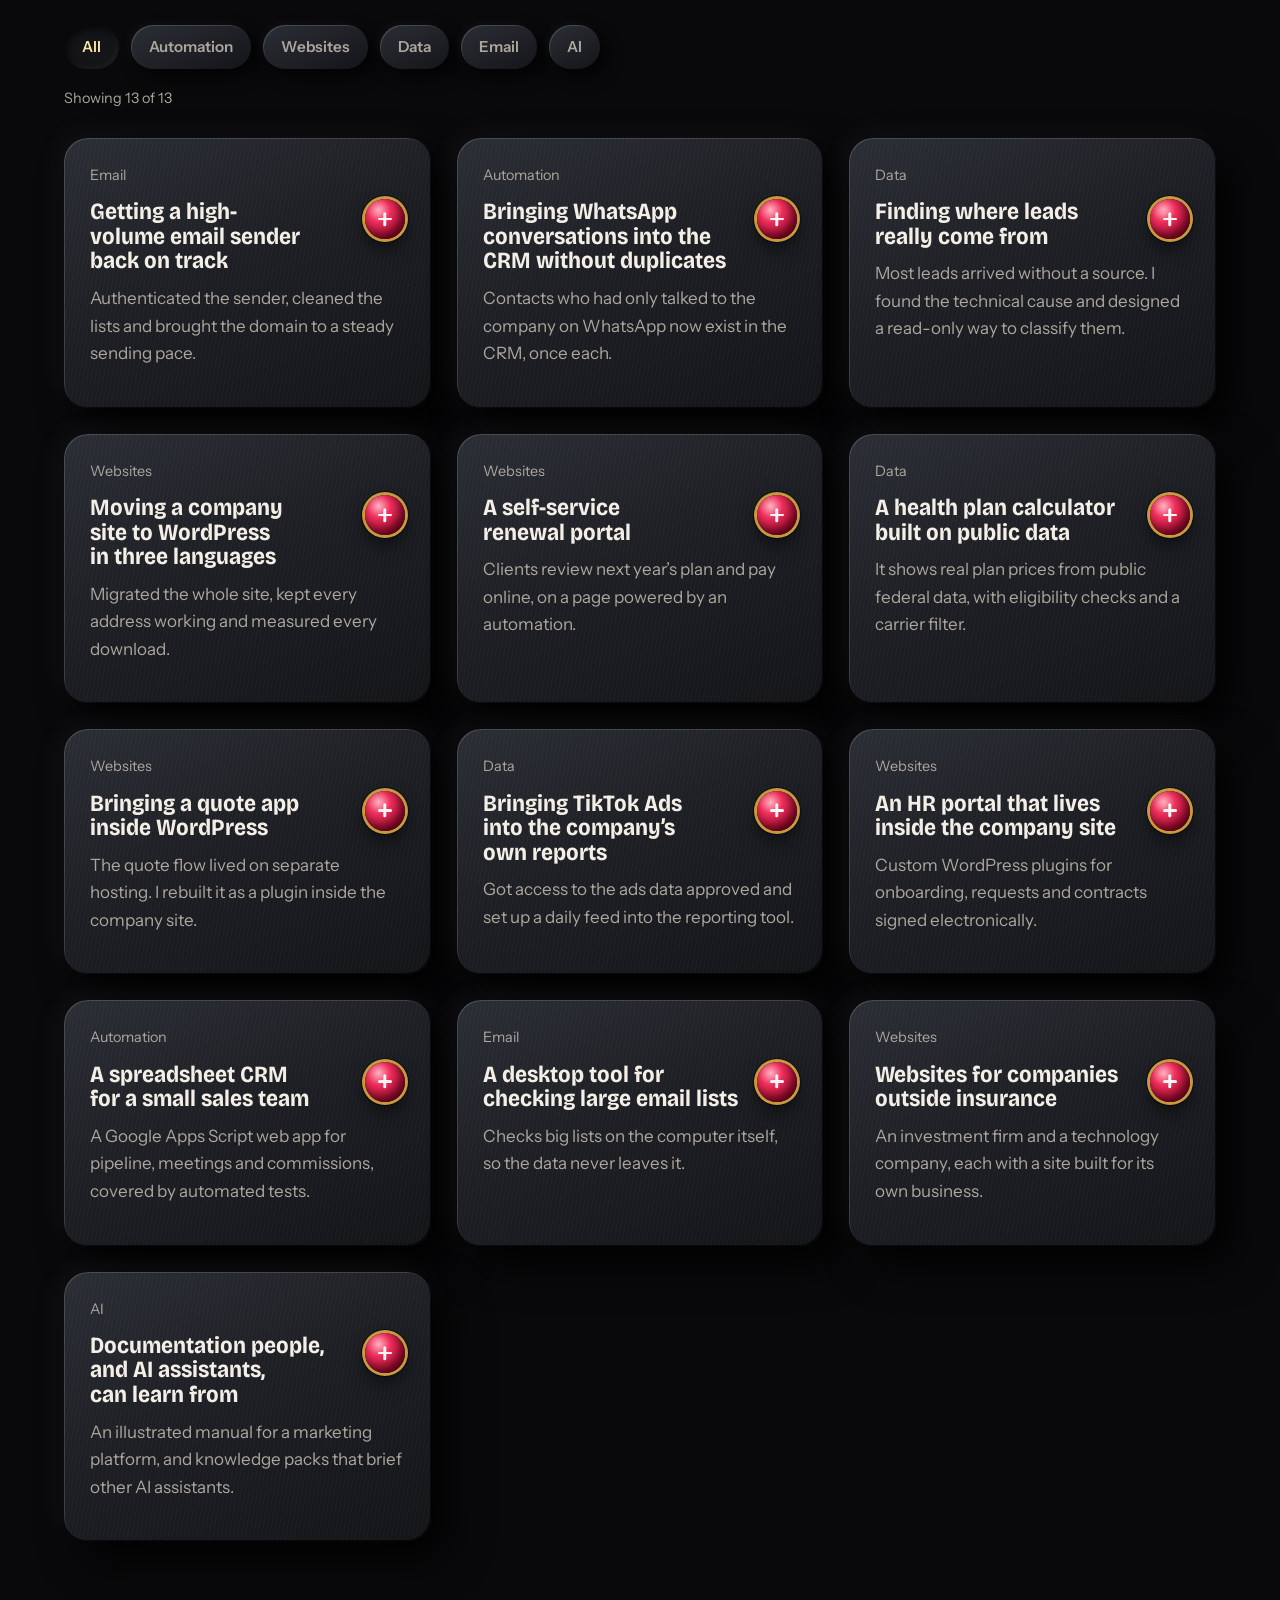
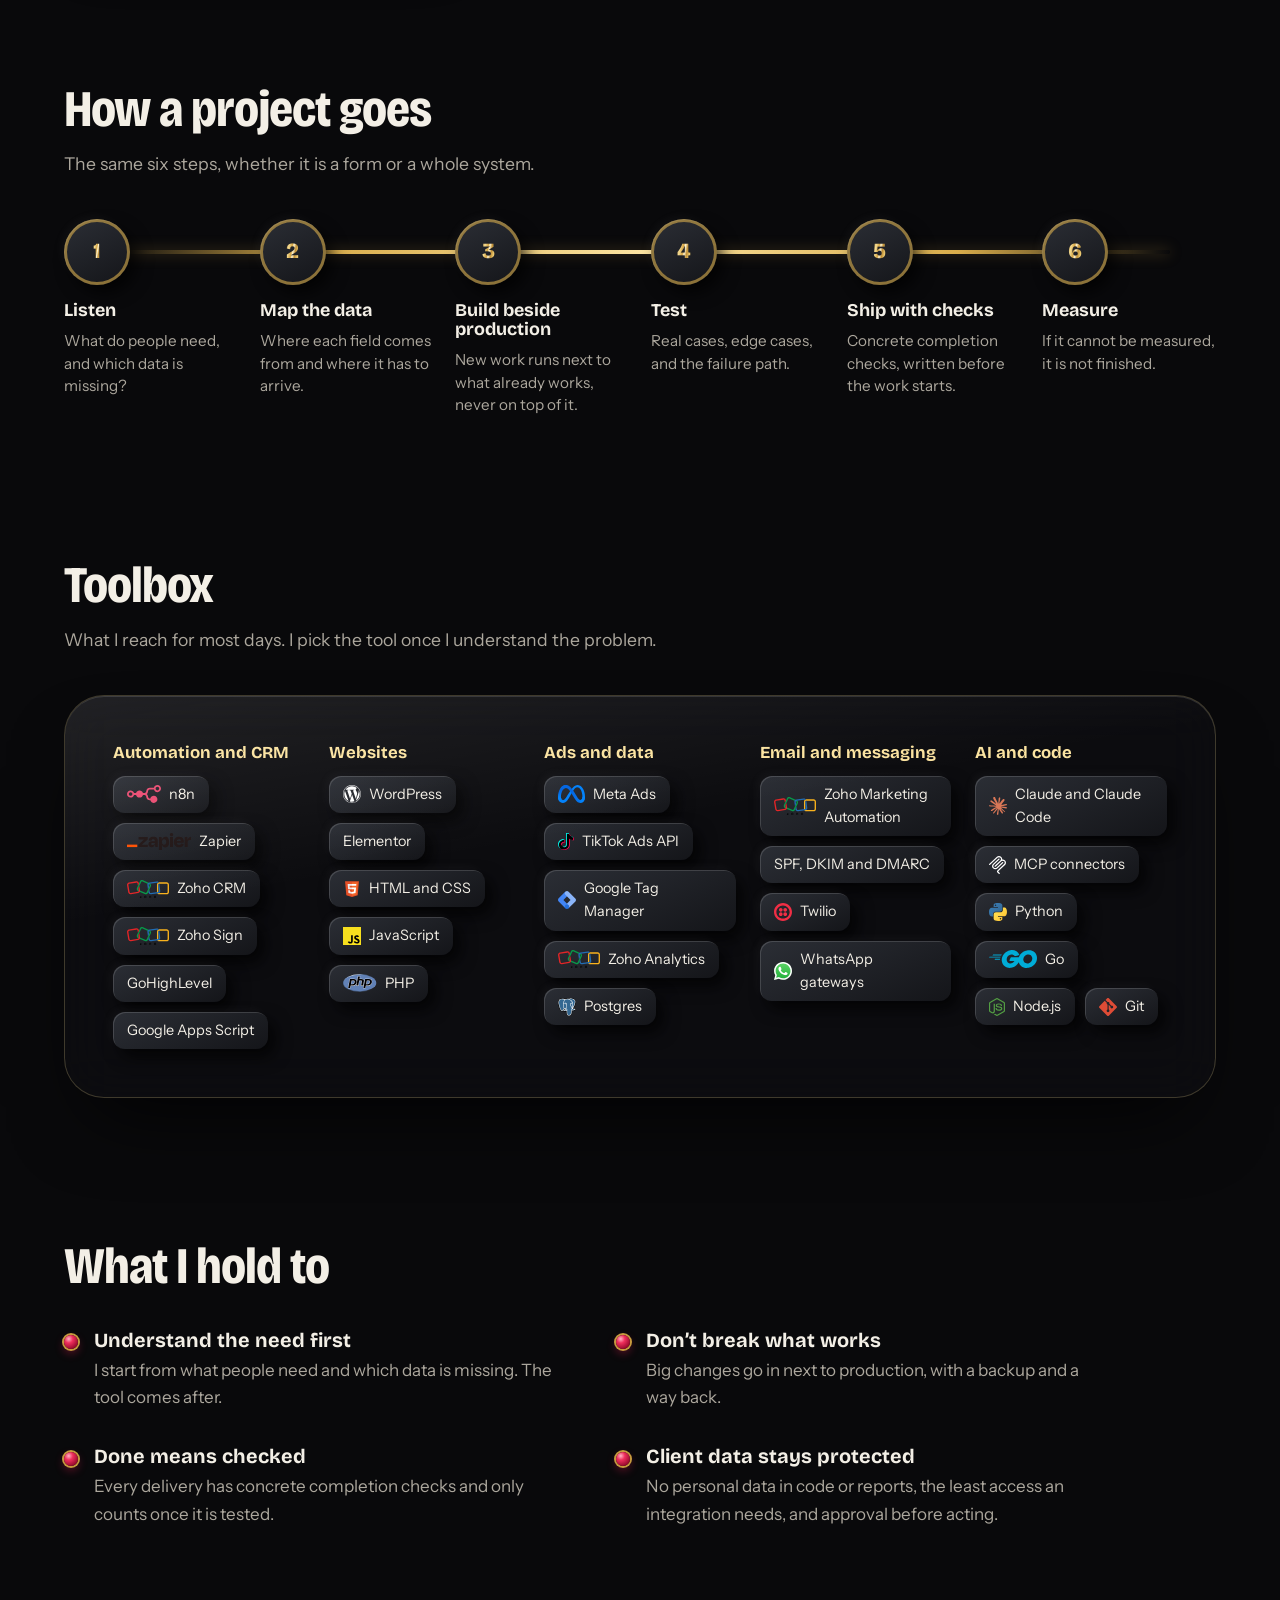
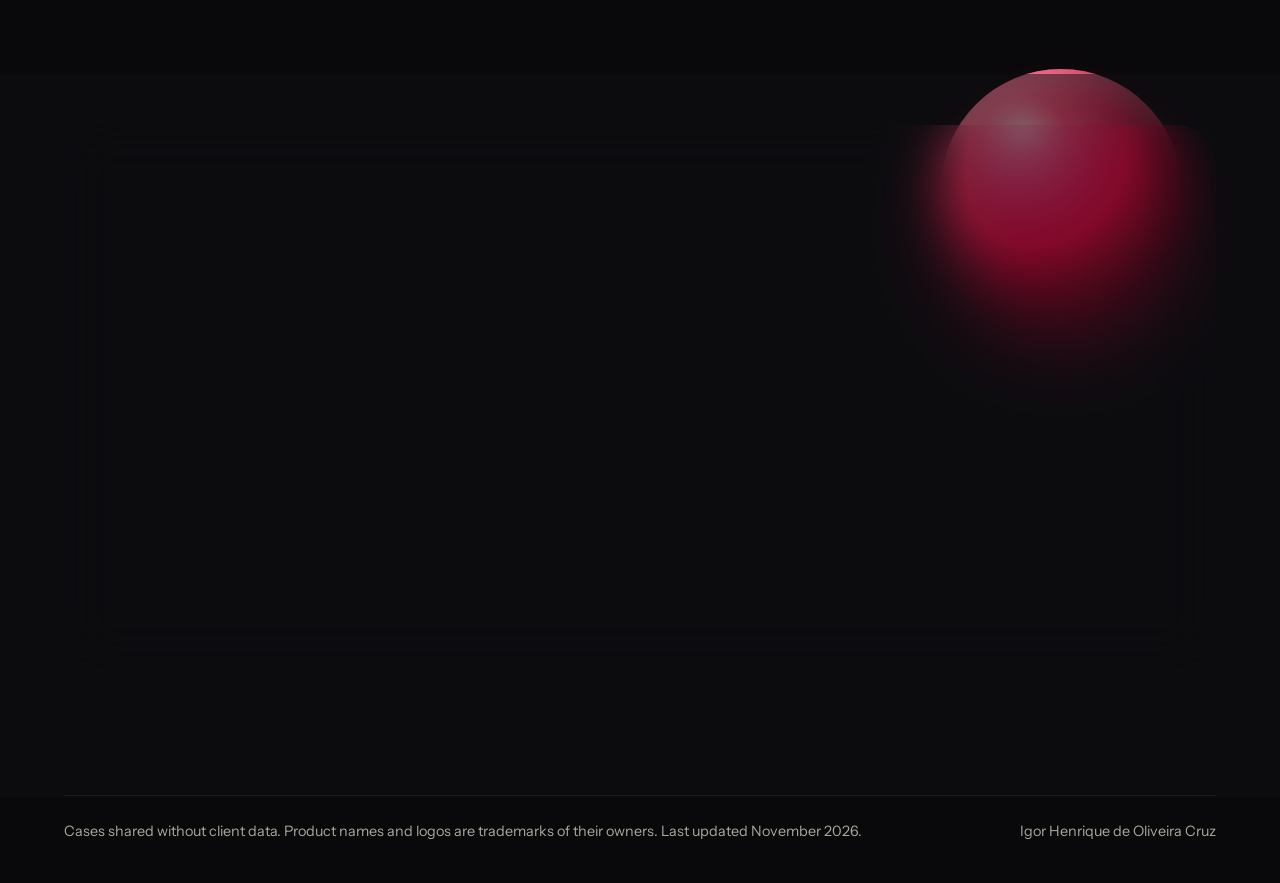
==== commit 74c1a455: "More work: generic summaries, no figures or status, personal project removed Co-Authored-By: Claude " ====
--- a/index.html
+++ b/index.html
@@ -4,14 +4,14 @@
 <meta charset="utf-8">
 <meta name="viewport" content="width=device-width, initial-scale=1, viewport-fit=cover">
 <title>Igor Cruz, marketing operations, CRM and automation</title>
-<meta name="description" content="Portfolio of Igor Henrique de Oliveira Cruz: 17 case studies in CRM, automation, websites, data and applied AI for marketing teams.">
+<meta name="description" content="Portfolio of Igor Henrique de Oliveira Cruz: case studies in CRM, automation, websites, data and applied AI for marketing teams.">
 <link rel="canonical" href="https://igor-hoc-cruz.github.io/">
 <link rel="alternate" hreflang="en" href="https://igor-hoc-cruz.github.io/">
 <link rel="alternate" hreflang="pt-BR" href="https://igor-hoc-cruz.github.io/pt/">
 <link rel="alternate" hreflang="x-default" href="https://igor-hoc-cruz.github.io/">
 <meta property="og:type" content="profile">
 <meta property="og:title" content="Igor Cruz, marketing operations, CRM and automation">
-<meta property="og:description" content="Portfolio of Igor Henrique de Oliveira Cruz: 17 case studies in CRM, automation, websites, data and applied AI for marketing teams.">
+<meta property="og:description" content="Portfolio of Igor Henrique de Oliveira Cruz: case studies in CRM, automation, websites, data and applied AI for marketing teams.">
 <meta property="og:url" content="https://igor-hoc-cruz.github.io/">
 <meta property="og:locale" content="en_US">
 <meta property="og:image" content="https://igor-hoc-cruz.github.io/assets/share.jpg">
@@ -240,7 +240,7 @@
   <section class="work" id="work" aria-labelledby="work-title">
     <div class="section-head">
       <h2 id="work-title">Selected work</h2>
-      <p>Seventeen cases, each one a problem I was handed and what happened after. The first three are told in full; press any other to open it.</p>
+      <p>Problems I was handed and what happened after. The first three are told in full; the rest are short summaries you can open.</p>
     </div>
     <div class="features" aria-label="In depth">
     <article class="feature metal spot" id="case-ai-agents" data-tag="ai">
@@ -330,88 +330,83 @@
       <button class="chip-switch" type="button" data-filter="data" aria-pressed="false">Data</button>
       <button class="chip-switch" type="button" data-filter="email" aria-pressed="false">Email</button>
       <button class="chip-switch" type="button" data-filter="ai" aria-pressed="false">AI</button>
-      <button class="chip-switch" type="button" data-filter="personal" aria-pressed="false">Personal</button>
     </div>
     <p class="showing" aria-live="polite" data-template="Showing {n} of {total}"></p>
     <div class="cases">
     <article class="case metal spot" id="case-deliverability" data-tag="email">
-      <div class="case-meta"><span class="status" data-status="live"><span class="led" aria-hidden="true"></span>Live</span><span class="case-tag">Email</span></div>
+      <div class="case-meta"><span class="case-tag">Email</span></div>
       <h3 class="case-title">
         <button class="case-toggle" type="button" aria-expanded="true" aria-controls="case-deliverability-body" data-open="Open case" data-close="Close case">
-          <span class="case-title-text">Getting a high-volume sender out of trouble</span>
-          <span class="case-knob" aria-hidden="true"></span>
-        </button>
-      </h3>
-      <p class="case-metric"><strong class="gold-text">14k</strong> sends a day</p>
-      <p class="case-summary">Authenticated the sender and cleaned the lists. The domain now holds its warm-up limit of 14,000 sends a day.</p>
+          <span class="case-title-text">Getting a high-volume email sender back on track</span>
+          <span class="case-knob" aria-hidden="true"></span>
+        </button>
+      </h3>
+      <p class="case-summary">Authenticated the sender, cleaned the lists and brought the domain to a steady sending pace.</p>
       <div class="case-body" id="case-deliverability-body">
         <div class="case-body-inner">
           <div class="story">
-            <section><h4>The problem</h4><p>A lot of email going out, a high bounce rate, and a domain with two DMARC records that cancelled each other out.</p></section>
-            <section><h4>What I did</h4><ul class="did"><li>Backed up the DNS and merged the duplicate DMARC records.</li><li>Set up a custom return path.</li><li>Suppressed thousands of invalid addresses and problem domains.</li></ul></section>
-            <section><h4>What changed</h4><p>The sender passes SPF, DKIM, DMARC and return path checks, and warm-up sits steadily at 14,000 sends a day.</p></section>
+            <section><h4>The problem</h4><p>A lot of email going out, too many bounces, and a domain whose DNS settings were working against it.</p></section>
+            <section><h4>What I did</h4><ul class="did"><li>Reviewed and corrected the domain’s email authentication.</li><li>Set up a dedicated return path.</li><li>Removed invalid addresses and problem domains from the lists.</li></ul></section>
+            <section><h4>What changed</h4><p>The sender passes the standard authentication checks and sends at a steady, healthy volume.</p></section>
           </div>
           <ul class="chips" aria-label="Tools"><li>GoHighLevel</li><li>Zoho Marketing Automation</li><li>Cloudflare DNS</li><li>SPF, DKIM and DMARC</li></ul>
         </div>
       </div>
     </article>
     <article class="case metal spot" id="case-whatsapp-import" data-tag="automation">
-      <div class="case-meta"><span class="status" data-status="live"><span class="led" aria-hidden="true"></span>Live</span><span class="case-tag">Automation</span></div>
+      <div class="case-meta"><span class="case-tag">Automation</span></div>
       <h3 class="case-title">
         <button class="case-toggle" type="button" aria-expanded="true" aria-controls="case-whatsapp-import-body" data-open="Open case" data-close="Close case">
-          <span class="case-title-text">Twelve thousand WhatsApp conversations into the CRM, without duplicates</span>
-          <span class="case-knob" aria-hidden="true"></span>
-        </button>
-      </h3>
-      <p class="case-metric"><strong class="gold-text">12,034</strong> leads created</p>
-      <p class="case-summary">People who had talked to the company on WhatsApp did not exist in the CRM. Now they do, once each.</p>
+          <span class="case-title-text">Bringing WhatsApp conversations into the CRM without duplicates</span>
+          <span class="case-knob" aria-hidden="true"></span>
+        </button>
+      </h3>
+      <p class="case-summary">Contacts who had only talked to the company on WhatsApp now exist in the CRM, once each.</p>
       <div class="case-body" id="case-whatsapp-import-body">
         <div class="case-body-inner">
           <div class="story">
-            <section><h4>The problem</h4><p>Thousands of contacts lived only inside WhatsApp, so the sales team could not follow up or measure them.</p></section>
-            <section><h4>What I did</h4><ul class="did"><li>Built an n8n flow that reads contacts from the WhatsApp gateway and checks each number against the CRM first.</li><li>Created new leads with their language and a batch tag, so the import can always be traced.</li><li>Ran Portuguese and Spanish separately, then switched the flow off.</li></ul></section>
-            <section><h4>What changed</h4><p>12,034 leads created (8,984 in Portuguese, 3,050 in Spanish) and 471 existing contacts left untouched.</p></section>
-          </div>
-          <ul class="chips" aria-label="Tools"><li>n8n</li><li>WhatsApp gateway (WAHA)</li><li>Zoho CRM API</li></ul>
+            <section><h4>The problem</h4><p>Many contacts lived only inside WhatsApp, so the sales team could not follow up or measure them.</p></section>
+            <section><h4>What I did</h4><ul class="did"><li>Built an automation that reads contacts from the WhatsApp gateway and checks each number against the CRM first.</li><li>Created the new leads with their language and a batch tag, so every import can be traced.</li><li>Ran each language separately and switched the flow off when it was done.</li></ul></section>
+            <section><h4>What changed</h4><p>New leads in the CRM for follow-up, and existing contacts left untouched.</p></section>
+          </div>
+          <ul class="chips" aria-label="Tools"><li>n8n</li><li>WhatsApp gateway</li><li>Zoho CRM API</li></ul>
         </div>
       </div>
     </article>
     <article class="case metal spot" id="case-lead-source" data-tag="data">
-      <div class="case-meta"><span class="status" data-status="progress"><span class="led" aria-hidden="true"></span>In progress</span><span class="case-tag">Data</span></div>
+      <div class="case-meta"><span class="case-tag">Data</span></div>
       <h3 class="case-title">
         <button class="case-toggle" type="button" aria-expanded="true" aria-controls="case-lead-source-body" data-open="Open case" data-close="Close case">
-          <span class="case-title-text">Where do our leads come from?</span>
-          <span class="case-knob" aria-hidden="true"></span>
-        </button>
-      </h3>
-      
-      <p class="case-summary">Almost no lead had a recorded source. The cause was an iframe; the fix is a read-only classifier.</p>
+          <span class="case-title-text">Finding where leads really come from</span>
+          <span class="case-knob" aria-hidden="true"></span>
+        </button>
+      </h3>
+      <p class="case-summary">Most leads arrived without a source. I found the technical cause and designed a read-only way to classify them.</p>
       <div class="case-body" id="case-lead-source-body">
         <div class="case-body-inner">
           <div class="story">
-            <section><h4>The problem</h4><p>Leads reached the CRM without a source, so nobody could say what a lead or a customer cost per channel.</p></section>
-            <section><h4>What I did</h4><ul class="did"><li>Found the cause: the quote form runs inside an iframe that never sees the page’s UTMs.</li><li>Designed a separate, read-only flow that classifies each lead’s channel.</li><li>Covered the classification rules with automated tests.</li></ul></section>
-            <section><h4>What changed</h4><p>Classification logic built and tested, writing to Zoho Analytics, without touching any flow already in production.</p></section>
+            <section><h4>The problem</h4><p>Without a recorded source, nobody could tell what each channel really cost.</p></section>
+            <section><h4>What I did</h4><ul class="did"><li>Traced the cause to a form embedded in a way that hid the page’s campaign tags.</li><li>Designed a separate, read-only flow that classifies each lead’s channel.</li><li>Covered the classification rules with automated tests.</li></ul></section>
+            <section><h4>What changed</h4><p>A tested way to classify channels, built without touching anything in production.</p></section>
           </div>
           <ul class="chips" aria-label="Tools"><li>n8n API</li><li>JavaScript</li><li>Zoho Analytics</li><li>Automated tests</li></ul>
         </div>
       </div>
     </article>
     <article class="case metal spot" id="case-trilingual-site" data-tag="web">
-      <div class="case-meta"><span class="status" data-status="live"><span class="led" aria-hidden="true"></span>Live</span><span class="case-tag">Websites</span></div>
+      <div class="case-meta"><span class="case-tag">Websites</span></div>
       <h3 class="case-title">
         <button class="case-toggle" type="button" aria-expanded="true" aria-controls="case-trilingual-site-body" data-open="Open case" data-close="Close case">
-          <span class="case-title-text">One site, three languages, nothing lost on the way</span>
-          <span class="case-knob" aria-hidden="true"></span>
-        </button>
-      </h3>
-      <p class="case-metric"><strong class="gold-text">60+</strong> pages migrated</p>
-      <p class="case-summary">Moved 60+ pages to WordPress in Portuguese, Spanish and English, kept every URL, and tracked every download.</p>
+          <span class="case-title-text">Moving a company site to WordPress in three languages</span>
+          <span class="case-knob" aria-hidden="true"></span>
+        </button>
+      </h3>
+      <p class="case-summary">Migrated the whole site, kept every address working and measured every download.</p>
       <div class="case-body" id="case-trilingual-site-body">
         <div class="case-body-inner">
           <div class="story">
-            <section><h4>The problem</h4><p>The site sat on an old platform, had no full Spanish or English versions, was slow on phones and had no reliable conversion events.</p></section>
-            <section><h4>What I did</h4><ul class="did"><li>Migrated 60+ pages to WordPress and Elementor with URLs preserved.</li><li>Optimised images and video, and set up SEO and share cards.</li><li>Built e-book and guide pages with forms, each download tracked as a Meta conversion through Google Tag Manager.</li></ul></section>
+            <section><h4>The problem</h4><p>The site was on an old platform, incomplete in two of its languages and slow on phones.</p></section>
+            <section><h4>What I did</h4><ul class="did"><li>Migrated the pages to WordPress and Elementor with their addresses preserved.</li><li>Optimised images and video, and set up SEO and share cards.</li><li>Built guide and e-book pages with forms, each download tracked as a conversion.</li></ul></section>
             <section><h4>What changed</h4><p>A faster site in three languages where every material download is measured.</p></section>
           </div>
           <ul class="chips" aria-label="Tools"><li>WordPress</li><li>Elementor</li><li>HTML, CSS and JS</li><li>Google Tag Manager</li><li>Meta Pixel</li></ul>
@@ -419,212 +414,182 @@
       </div>
     </article>
     <article class="case metal spot" id="case-renewal-portal" data-tag="web">
-      <div class="case-meta"><span class="status" data-status="live"><span class="led" aria-hidden="true"></span>Live</span><span class="case-tag">Websites</span></div>
+      <div class="case-meta"><span class="case-tag">Websites</span></div>
       <h3 class="case-title">
         <button class="case-toggle" type="button" aria-expanded="true" aria-controls="case-renewal-portal-body" data-open="Open case" data-close="Close case">
-          <span class="case-title-text">A self-service renewal portal for the enrollment season</span>
-          <span class="case-knob" aria-hidden="true"></span>
-        </button>
-      </h3>
-      
-      <p class="case-summary">Clients review next year’s plan and pay online, on a page that is really an automation in disguise.</p>
+          <span class="case-title-text">A self-service renewal portal</span>
+          <span class="case-knob" aria-hidden="true"></span>
+        </button>
+      </h3>
+      <p class="case-summary">Clients review next year’s plan and pay online, on a page powered by an automation.</p>
       <div class="case-body" id="case-renewal-portal-body">
         <div class="case-body-inner">
           <div class="story">
-            <section><h4>The problem</h4><p>Clients needed a way to review and renew their plan on their own, without waiting for a call in the busiest season of the year.</p></section>
-            <section><h4>What I did</h4><ul class="did"><li>Built a WordPress page that loads a multi-step flow served by n8n.</li><li>Built a three-step quote form: contact, household and income, then plan.</li><li>Connected card payments through Stripe.</li></ul></section>
-            <section><h4>What changed</h4><p>The portal has been live on the company site since November 2026, ready for the 2027 season.</p></section>
-          </div>
-          <ul class="chips" aria-label="Tools"><li>WordPress</li><li>n8n</li><li>Stripe</li><li>JavaScript</li></ul>
+            <section><h4>The problem</h4><p>Clients needed a way to review and renew their plan on their own, without waiting for a call.</p></section>
+            <section><h4>What I did</h4><ul class="did"><li>Built a site page that loads a multi-step flow served by n8n.</li><li>Built a step-by-step quote form.</li><li>Connected online card payments.</li></ul></section>
+            <section><h4>What changed</h4><p>Renewals that clients can finish on their own, at any time.</p></section>
+          </div>
+          <ul class="chips" aria-label="Tools"><li>WordPress</li><li>n8n</li><li>Online payments</li><li>JavaScript</li></ul>
         </div>
       </div>
     </article>
     <article class="case metal spot" id="case-aca-calculator" data-tag="data">
-      <div class="case-meta"><span class="status" data-status="progress"><span class="led" aria-hidden="true"></span>In progress</span><span class="case-tag">Data</span></div>
+      <div class="case-meta"><span class="case-tag">Data</span></div>
       <h3 class="case-title">
         <button class="case-toggle" type="button" aria-expanded="true" aria-controls="case-aca-calculator-body" data-open="Open case" data-close="Close case">
-          <span class="case-title-text">A health plan calculator with real prices</span>
-          <span class="case-knob" aria-hidden="true"></span>
-        </button>
-      </h3>
-      <p class="case-metric"><strong class="gold-text">14</strong> states priced</p>
-      <p class="case-summary">It shows real premiums from public federal data, with eligibility checks and a carrier filter.</p>
+          <span class="case-title-text">A health plan calculator built on public data</span>
+          <span class="case-knob" aria-hidden="true"></span>
+        </button>
+      </h3>
+      <p class="case-summary">It shows real plan prices from public federal data, with eligibility checks and a carrier filter.</p>
       <div class="case-body" id="case-aca-calculator-body">
         <div class="case-body-inner">
           <div class="story">
-            <section><h4>The problem</h4><p>Visitors wanted to know what a plan would really cost before talking to anyone, and generic estimates were not good enough.</p></section>
-            <section><h4>What I did</h4><ul class="did"><li>Modelled the federal public use files for 2026 and 2027 plan years.</li><li>Added eligibility checks and a filter by carrier.</li><li>Published the page unindexed while the remaining states are added.</li></ul></section>
-            <section><h4>What changed</h4><p>Real prices for 14 states on the federal marketplace; the state-run marketplaces are next.</p></section>
-          </div>
-          <ul class="chips" aria-label="Tools"><li>CMS public use files</li><li>JavaScript</li><li>Data modelling</li></ul>
+            <section><h4>The problem</h4><p>Visitors wanted to know what a plan would really cost before talking to anyone.</p></section>
+            <section><h4>What I did</h4><ul class="did"><li>Modelled the public federal plan files.</li><li>Added eligibility checks and a filter by carrier.</li><li>Built the page so more regions can be added over time.</li></ul></section>
+            <section><h4>What changed</h4><p>Visitors see real prices for their situation instead of generic estimates.</p></section>
+          </div>
+          <ul class="chips" aria-label="Tools"><li>Public federal data</li><li>JavaScript</li><li>Data modelling</li></ul>
         </div>
       </div>
     </article>
     <article class="case metal spot" id="case-auto-quote" data-tag="web">
-      <div class="case-meta"><span class="status" data-status="live"><span class="led" aria-hidden="true"></span>Live</span><span class="case-tag">Websites</span></div>
+      <div class="case-meta"><span class="case-tag">Websites</span></div>
       <h3 class="case-title">
         <button class="case-toggle" type="button" aria-expanded="true" aria-controls="case-auto-quote-body" data-open="Open case" data-close="Close case">
-          <span class="case-title-text">Bringing an auto quote app home to WordPress</span>
-          <span class="case-knob" aria-hidden="true"></span>
-        </button>
-      </h3>
-      
+          <span class="case-title-text">Bringing a quote app inside WordPress</span>
+          <span class="case-knob" aria-hidden="true"></span>
+        </button>
+      </h3>
       <p class="case-summary">The quote flow lived on separate hosting. I rebuilt it as a plugin inside the company site.</p>
       <div class="case-body" id="case-auto-quote-body">
         <div class="case-body-inner">
           <div class="story">
-            <section><h4>The problem</h4><p>An external app meant another host to pay for, another place to break and a visitor bouncing between domains.</p></section>
-            <section><h4>What I did</h4><ul class="did"><li>Rebuilt the flow as a WordPress plugin with a local vehicle catalog.</li><li>Kept the rating API and the Supabase storage that already worked.</li><li>Published the quote pages in the site’s own languages.</li></ul></section>
-            <section><h4>What changed</h4><p>Quotes run inside the company site, with no external hosting left to maintain.</p></section>
+            <section><h4>The problem</h4><p>An external app meant another host to pay for, another place to break and visitors bouncing between domains.</p></section>
+            <section><h4>What I did</h4><ul class="did"><li>Rebuilt the flow as a WordPress plugin with a local catalog.</li><li>Kept the rating service and the database that already worked.</li><li>Published the quote pages in the site’s languages.</li></ul></section>
+            <section><h4>What changed</h4><p>Quotes run inside the company site, with no external hosting to maintain.</p></section>
           </div>
           <ul class="chips" aria-label="Tools"><li>WordPress plugin</li><li>PHP</li><li>Rating API</li><li>Supabase</li></ul>
         </div>
       </div>
     </article>
     <article class="case metal spot" id="case-tiktok-data" data-tag="data">
-      <div class="case-meta"><span class="status" data-status="live"><span class="led" aria-hidden="true"></span>Live</span><span class="case-tag">Data</span></div>
+      <div class="case-meta"><span class="case-tag">Data</span></div>
       <h3 class="case-title">
         <button class="case-toggle" type="button" aria-expanded="true" aria-controls="case-tiktok-data-body" data-open="Open case" data-close="Close case">
           <span class="case-title-text">Bringing TikTok Ads into the company’s own reports</span>
           <span class="case-knob" aria-hidden="true"></span>
         </button>
       </h3>
-      <p class="case-metric"><strong class="gold-text">81</strong> columns a day</p>
-      <p class="case-summary">Got a Marketing API app approved and 81 columns of campaign data flowing in every day.</p>
+      <p class="case-summary">Got access to the ads data approved and set up a daily feed into the reporting tool.</p>
       <div class="case-body" id="case-tiktok-data-body">
         <div class="case-body-inner">
           <div class="story">
-            <section><h4>The problem</h4><p>Ads kept getting rejected with no clear reason, and campaign numbers were stuck inside TikTok, away from the company’s reports.</p></section>
-            <section><h4>What I did</h4><ul class="did"><li>Identified the restricted-category rule behind the rejections and filed the eligibility review.</li><li>Got a Marketing API app approved with read-only scopes.</li><li>Reviewed the creatives to show which messages pass the policy.</li></ul></section>
-            <section><h4>What changed</h4><p>A daily feed of 81 columns of campaign, ad group and ad data into Zoho Analytics.</p></section>
+            <section><h4>The problem</h4><p>Ads kept getting rejected with no clear reason, and campaign numbers were stuck inside TikTok.</p></section>
+            <section><h4>What I did</h4><ul class="did"><li>Identified the policy rule behind the rejections and filed the review.</li><li>Got API access approved with read-only permissions.</li><li>Reviewed the creatives to show which messages pass the policy.</li></ul></section>
+            <section><h4>What changed</h4><p>Campaign, ad group and ad data arrive in the company’s reports every day.</p></section>
           </div>
           <ul class="chips" aria-label="Tools"><li>TikTok Marketing API</li><li>OAuth</li><li>n8n</li><li>Zoho Analytics</li></ul>
         </div>
       </div>
     </article>
     <article class="case metal spot" id="case-hr-portal" data-tag="web">
-      <div class="case-meta"><span class="status" data-status="live"><span class="led" aria-hidden="true"></span>Live</span><span class="case-tag">Websites</span></div>
+      <div class="case-meta"><span class="case-tag">Websites</span></div>
       <h3 class="case-title">
         <button class="case-toggle" type="button" aria-expanded="true" aria-controls="case-hr-portal-body" data-open="Open case" data-close="Close case">
           <span class="case-title-text">An HR portal that lives inside the company site</span>
           <span class="case-knob" aria-hidden="true"></span>
         </button>
       </h3>
-      
-      <p class="case-summary">Custom WordPress plugins for onboarding, requests and contracts signed through Zoho Sign.</p>
+      <p class="case-summary">Custom WordPress plugins for onboarding, requests and contracts signed electronically.</p>
       <div class="case-body" id="case-hr-portal-body">
         <div class="case-body-inner">
           <div class="story">
             <section><h4>The problem</h4><p>Contractor agreements and onboarding were done by hand, in loose documents with no history.</p></section>
-            <section><h4>What I did</h4><ul class="did"><li>Wrote WordPress plugins for access, requests and an audit trail.</li><li>Sent filled-in contracts for signature through Zoho Sign.</li><li>Tested every release locally before it went live.</li></ul></section>
-            <section><h4>What changed</h4><p>The portal runs inside the existing site with no extra server, and every contract keeps a reusable history.</p></section>
+            <section><h4>What I did</h4><ul class="did"><li>Wrote WordPress plugins for access, requests and an audit trail.</li><li>Sent filled-in contracts for electronic signature.</li><li>Tested every release locally before it went live.</li></ul></section>
+            <section><h4>What changed</h4><p>The portal runs inside the existing site with no extra server, and every contract keeps its history.</p></section>
           </div>
           <ul class="chips" aria-label="Tools"><li>PHP</li><li>WordPress REST API</li><li>Zoho Sign API</li><li>JavaScript</li></ul>
         </div>
       </div>
     </article>
     <article class="case metal spot" id="case-light-crm" data-tag="automation">
-      <div class="case-meta"><span class="status" data-status="live"><span class="led" aria-hidden="true"></span>Live</span><span class="case-tag">Automation</span></div>
+      <div class="case-meta"><span class="case-tag">Automation</span></div>
       <h3 class="case-title">
         <button class="case-toggle" type="button" aria-expanded="true" aria-controls="case-light-crm-body" data-open="Open case" data-close="Close case">
           <span class="case-title-text">A spreadsheet CRM for a small sales team</span>
           <span class="case-knob" aria-hidden="true"></span>
         </button>
       </h3>
-      <p class="case-metric"><strong class="gold-text">80+</strong> automated tests</p>
-      <p class="case-summary">A Google Apps Script web app for pipeline, meetings and commissions, covered by 80+ automated tests.</p>
+      <p class="case-summary">A Google Apps Script web app for pipeline, meetings and commissions, covered by automated tests.</p>
       <div class="case-body" id="case-light-crm-body">
         <div class="case-body-inner">
           <div class="story">
             <section><h4>The problem</h4><p>A small sales team ran its pipeline in spreadsheets and uploaded contact lists to the marketing platform by hand.</p></section>
-            <section><h4>What I did</h4><ul class="did"><li>Built a web app with pipeline, meetings and commissions, one spreadsheet per person.</li><li>Added a screen that sends spreadsheets to GoHighLevel in batches, inside the API limit.</li><li>Covered rules, metrics and uploads with 80+ automated tests.</li></ul></section>
-            <section><h4>What changed</h4><p>Each person keeps their own spreadsheet, and uploads to GoHighLevel happen from one screen.</p></section>
+            <section><h4>What I did</h4><ul class="did"><li>Built a web app with pipeline, meetings and commissions, one spreadsheet per person.</li><li>Added a screen that sends spreadsheets to the marketing platform in batches, inside the API limits.</li><li>Covered the rules, metrics and uploads with automated tests.</li></ul></section>
+            <section><h4>What changed</h4><p>Each person keeps their own spreadsheet, and list uploads happen from one screen.</p></section>
           </div>
           <ul class="chips" aria-label="Tools"><li>Google Apps Script</li><li>GoHighLevel API</li><li>JavaScript</li></ul>
         </div>
       </div>
     </article>
     <article class="case metal spot" id="case-email-verifier" data-tag="email">
-      <div class="case-meta"><span class="status" data-status="delivered"><span class="led" aria-hidden="true"></span>Delivered</span><span class="case-tag">Email</span></div>
+      <div class="case-meta"><span class="case-tag">Email</span></div>
       <h3 class="case-title">
         <button class="case-toggle" type="button" aria-expanded="true" aria-controls="case-email-verifier-body" data-open="Open case" data-close="Close case">
-          <span class="case-title-text">A desktop tool for checking huge email lists</span>
-          <span class="case-knob" aria-hidden="true"></span>
-        </button>
-      </h3>
-      
-      <p class="case-summary">Online checkers choke on very large lists. This one runs on a laptop, as a single file.</p>
+          <span class="case-title-text">A desktop tool for checking large email lists</span>
+          <span class="case-knob" aria-hidden="true"></span>
+        </button>
+      </h3>
+      <p class="case-summary">Checks big lists on the computer itself, so the data never leaves it.</p>
       <div class="case-body" id="case-email-verifier-body">
         <div class="case-body-inner">
           <div class="story">
-            <section><h4>The problem</h4><p>Bad addresses were hurting deliverability, and the lists were too large and too sensitive to upload to a web service.</p></section>
-            <section><h4>What I did</h4><ul class="did"><li>Wrote a Go desktop app that checks addresses in bulk, locally.</li><li>Added counts, a review screen, blocking of bad entries and suggestions for common typos.</li><li>Gave it a playful, hand-drawn interface so anyone on the team can use it.</li></ul></section>
-            <section><h4>What changed</h4><p>Version 1.4 ships as a single Windows executable; no data leaves the computer.</p></section>
+            <section><h4>The problem</h4><p>Bad addresses were hurting deliverability, and the lists were too large and too sensitive for web services.</p></section>
+            <section><h4>What I did</h4><ul class="did"><li>Wrote a desktop app in Go that checks addresses in bulk, locally.</li><li>Added counts, a review screen, blocking of bad entries and suggestions for common typos.</li><li>Gave it a simple, friendly interface anyone on the team can use.</li></ul></section>
+            <section><h4>What changed</h4><p>A single file anyone can run, with no data leaving the computer.</p></section>
           </div>
           <ul class="chips" aria-label="Tools"><li>Go</li><li>Desktop app</li><li>DNS lookups</li></ul>
         </div>
       </div>
     </article>
     <article class="case metal spot" id="case-company-sites" data-tag="web">
-      <div class="case-meta"><span class="status" data-status="live"><span class="led" aria-hidden="true"></span>Live</span><span class="case-tag">Websites</span></div>
+      <div class="case-meta"><span class="case-tag">Websites</span></div>
       <h3 class="case-title">
         <button class="case-toggle" type="button" aria-expanded="true" aria-controls="case-company-sites-body" data-open="Open case" data-close="Close case">
           <span class="case-title-text">Websites for companies outside insurance</span>
           <span class="case-knob" aria-hidden="true"></span>
         </button>
       </h3>
-      <p class="case-metric"><strong class="gold-text">32</strong> pages, two languages</p>
       <p class="case-summary">An investment firm and a technology company, each with a site built for its own business.</p>
       <div class="case-body" id="case-company-sites-body">
         <div class="case-body-inner">
           <div class="story">
-            <section><h4>The problem</h4><p>Each needed a site that explained the business clearly in its own markets, and one needed a safe way to receive and review contact requests.</p></section>
-            <section><h4>What I did</h4><ul class="did"><li>Built a 32-page site in Portuguese and English for the investment firm.</li><li>Redesigned its WordPress site with a plugin whose contact form feeds a private, login-protected dashboard.</li><li>Built a dark, glass-styled site with team photos for the technology company.</li></ul></section>
-            <section><h4>What changed</h4><p>All three sites are live on their own domains.</p></section>
-          </div>
-          <ul class="chips" aria-label="Tools"><li>HTML and CSS</li><li>WordPress plugins</li><li>PHP</li><li>Hostinger</li></ul>
+            <section><h4>The problem</h4><p>Each needed a site that explained the business clearly, and one needed a safe way to receive contact requests.</p></section>
+            <section><h4>What I did</h4><ul class="did"><li>Built a bilingual site for the investment firm.</li><li>Redesigned its WordPress site with a plugin whose contact form feeds a private, login-protected dashboard.</li><li>Built a dark, glass-styled site with team photos for the technology company.</li></ul></section>
+            <section><h4>What changed</h4><p>The sites are live on their own domains.</p></section>
+          </div>
+          <ul class="chips" aria-label="Tools"><li>HTML and CSS</li><li>WordPress plugins</li><li>PHP</li></ul>
         </div>
       </div>
     </article>
     <article class="case metal spot" id="case-docs-manuals" data-tag="ai">
-      <div class="case-meta"><span class="status" data-status="delivered"><span class="led" aria-hidden="true"></span>Delivered</span><span class="case-tag">AI</span></div>
+      <div class="case-meta"><span class="case-tag">AI</span></div>
       <h3 class="case-title">
         <button class="case-toggle" type="button" aria-expanded="true" aria-controls="case-docs-manuals-body" data-open="Open case" data-close="Close case">
           <span class="case-title-text">Documentation people, and AI assistants, can learn from</span>
           <span class="case-knob" aria-hidden="true"></span>
         </button>
       </h3>
-      <p class="case-metric"><strong class="gold-text">61</strong> page manual</p>
-      <p class="case-summary">A 61-page illustrated manual for the marketing platform, and knowledge packs that brief other AI assistants.</p>
+      <p class="case-summary">An illustrated manual for a marketing platform, and knowledge packs that brief other AI assistants.</p>
       <div class="case-body" id="case-docs-manuals-body">
         <div class="case-body-inner">
           <div class="story">
             <section><h4>The problem</h4><p>Knowledge about the tools lived in people’s heads, and every new AI assistant started from zero.</p></section>
-            <section><h4>What I did</h4><ul class="did"><li>Wrote a 61-page manual in the brand’s colours covering every module, with a catalog of triggers and actions.</li><li>Packaged brand, tone and compliance rules as knowledge bases other assistants can load.</li><li>Generated the PDF from source, so an update is one rebuild.</li></ul></section>
-            <section><h4>What changed</h4><p>One reference for people and one for machines, both kept in sync with how the work is really done.</p></section>
+            <section><h4>What I did</h4><ul class="did"><li>Wrote an illustrated manual in the brand’s colours covering every module, with a catalog of triggers and actions.</li><li>Packaged brand, tone and compliance rules as knowledge bases other assistants can load.</li><li>Generated the PDF from source, so an update is one rebuild.</li></ul></section>
+            <section><h4>What changed</h4><p>One reference for people and one for machines, both kept in step with how the work is really done.</p></section>
           </div>
           <ul class="chips" aria-label="Tools"><li>Python</li><li>PDF generation</li><li>Markdown knowledge bases</li></ul>
-        </div>
-      </div>
-    </article>
-    <article class="case metal spot" id="case-desktop-character" data-tag="personal">
-      <div class="case-meta"><span class="status" data-status="personal"><span class="led" aria-hidden="true"></span>Personal project</span><span class="case-tag">Personal</span></div>
-      <h3 class="case-title">
-        <button class="case-toggle" type="button" aria-expanded="true" aria-controls="case-desktop-character-body" data-open="Open case" data-close="Close case">
-          <span class="case-title-text">A 3D desktop character that runs fully offline</span>
-          <span class="case-knob" aria-hidden="true"></span>
-        </button>
-      </h3>
-      
-      <p class="case-summary">Something I build for myself: a character that reacts and speaks, with lip-sync and no cloud services.</p>
-      <div class="case-body" id="case-desktop-character-body">
-        <div class="case-body-inner">
-          <div class="story">
-            <section><h4>The problem</h4><p>I wanted to learn real-time 3D and speech end to end, without paid APIs or anything running in the cloud.</p></section>
-            <section><h4>What I did</h4><ul class="did"><li>Built an Electron app that renders a VRM character with three.js, with about 300 scripted actions and 98 motion clips.</li><li>Made a close-up face view that syncs lips, blinks and gaze to the voice.</li><li>Wrote a Python pipeline that drives Blender to render animation sets.</li></ul></section>
-            <section><h4>What changed</h4><p>Everything runs on a laptop. Speech is generated locally with an open-source model, and the face moves with it in real time.</p></section>
-          </div>
-          <ul class="chips" aria-label="Tools"><li>Electron</li><li>three.js and three-vrm</li><li>Blender Python API</li><li>Kokoro TTS</li><li>Node.js</li></ul>
         </div>
       </div>
     </article>
--- a/assets/site.css
+++ b/assets/site.css
@@ -825,8 +825,6 @@
 .case-toggle[aria-expanded="true"] .case-knob { transform: rotate(180deg) scale(0.94); }
 .case-toggle[aria-expanded="true"] .case-knob::after { transform: rotate(0deg); }
 
-.case-metric { color: var(--ink-soft); font-size: var(--size-small); }
-.case-metric strong { font: 800 1.6rem/1 var(--font-display); font-variation-settings: "wdth" 80; margin-right: 4px; }
 .case-summary { color: var(--ink-soft); max-width: 72ch; }
 
 /* Smooth open and close: the row grows from 0fr to 1fr */
